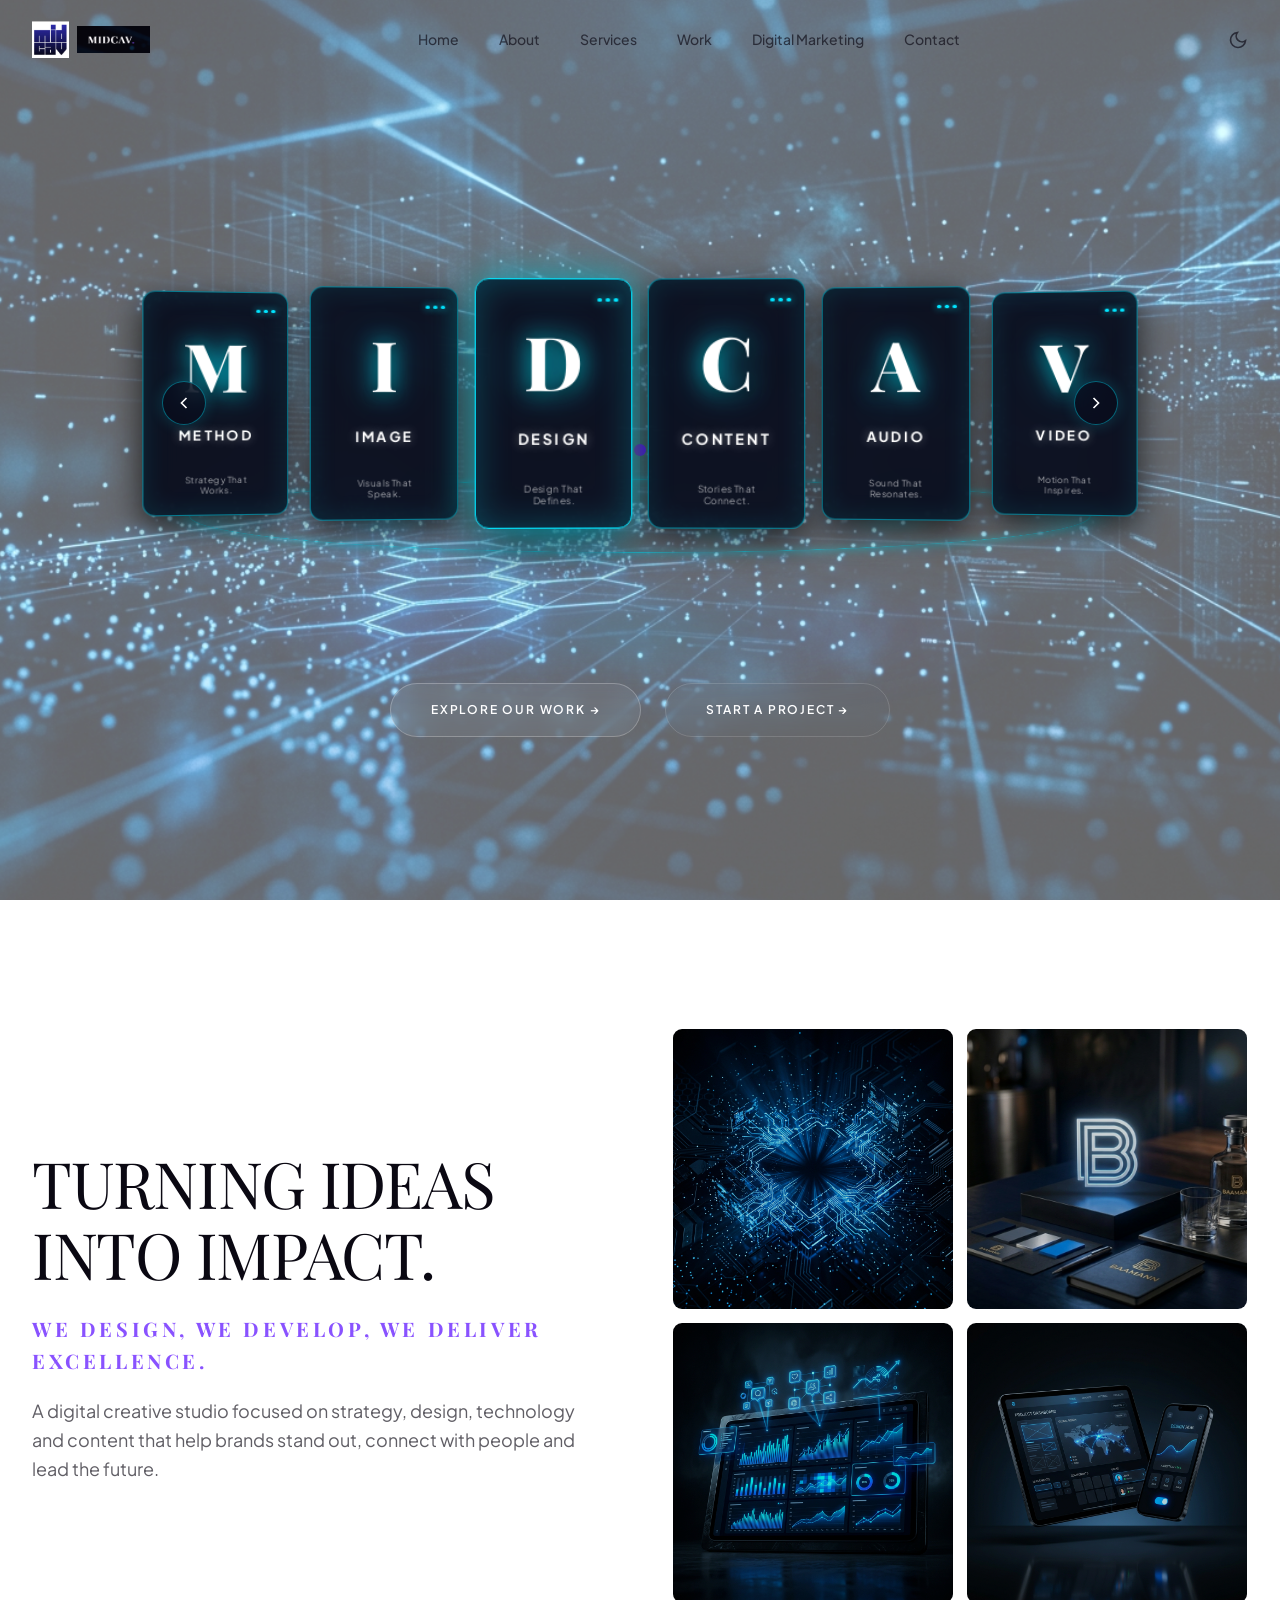
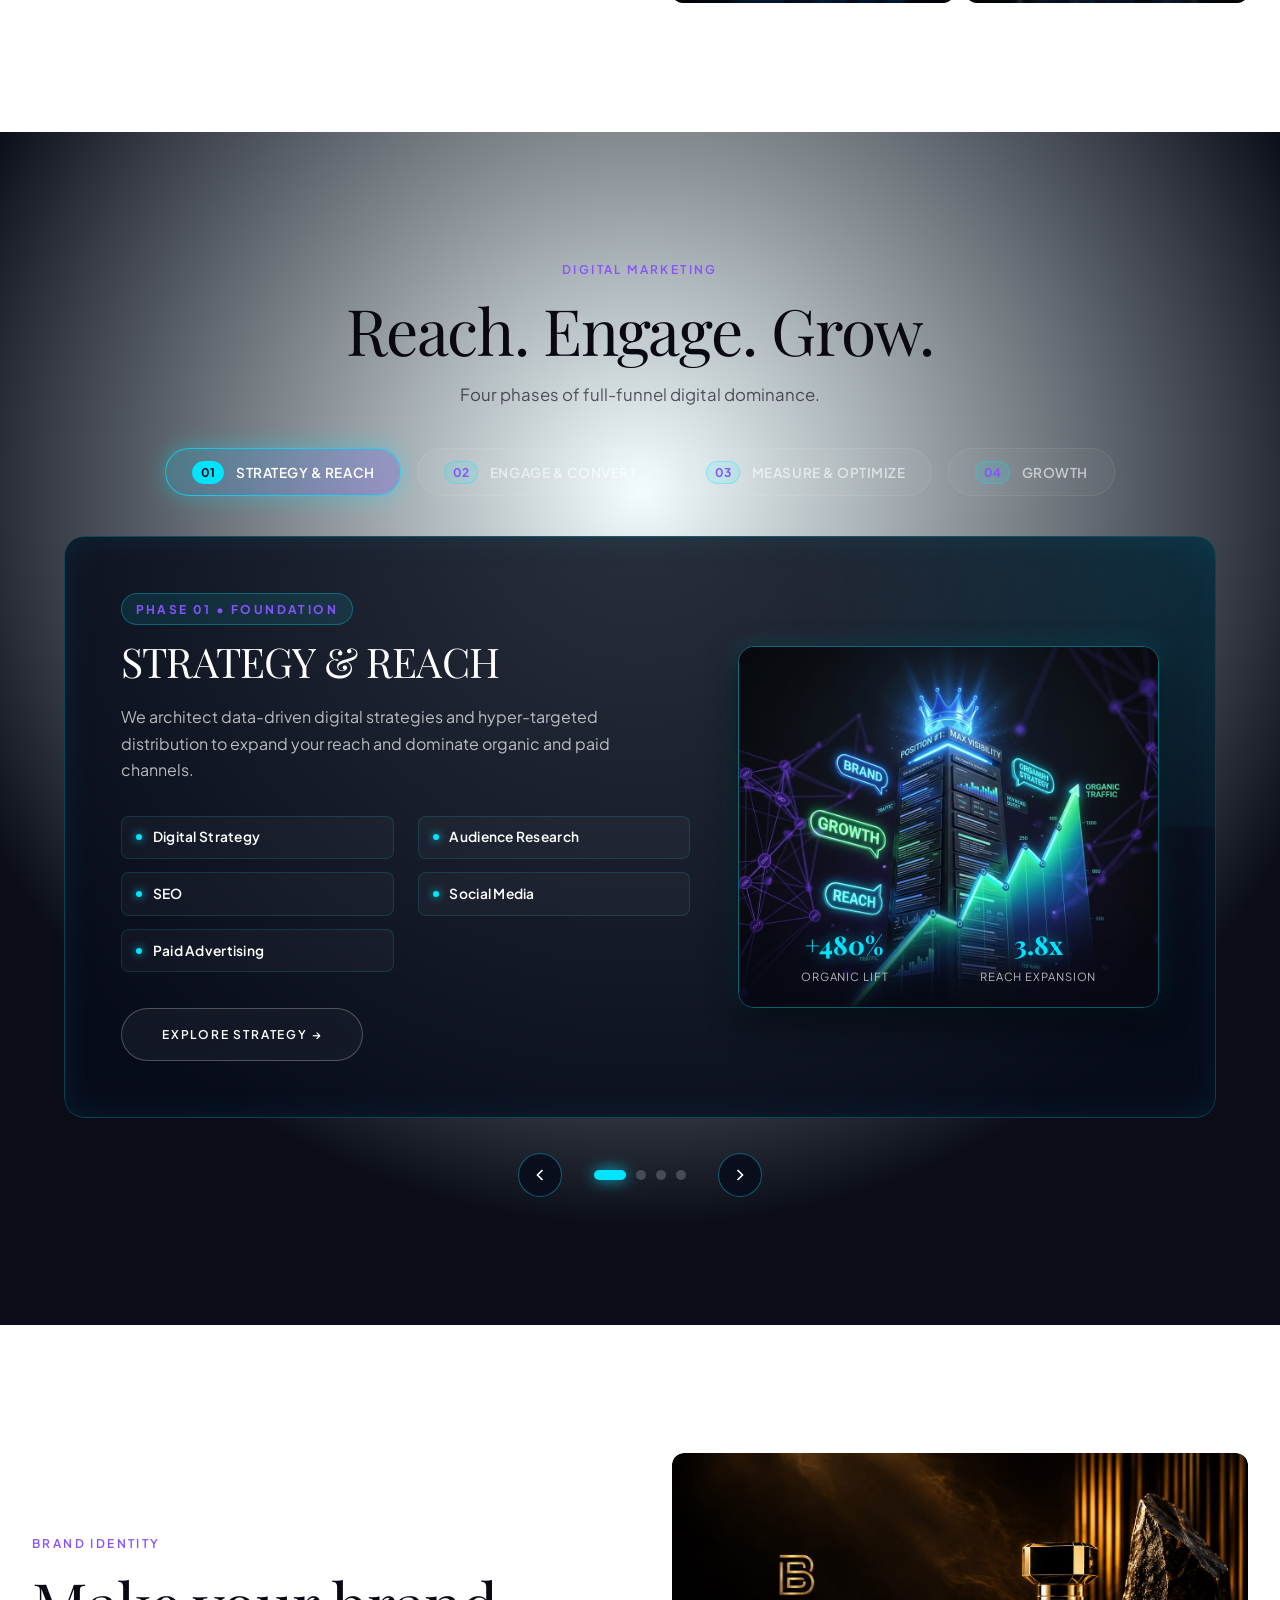
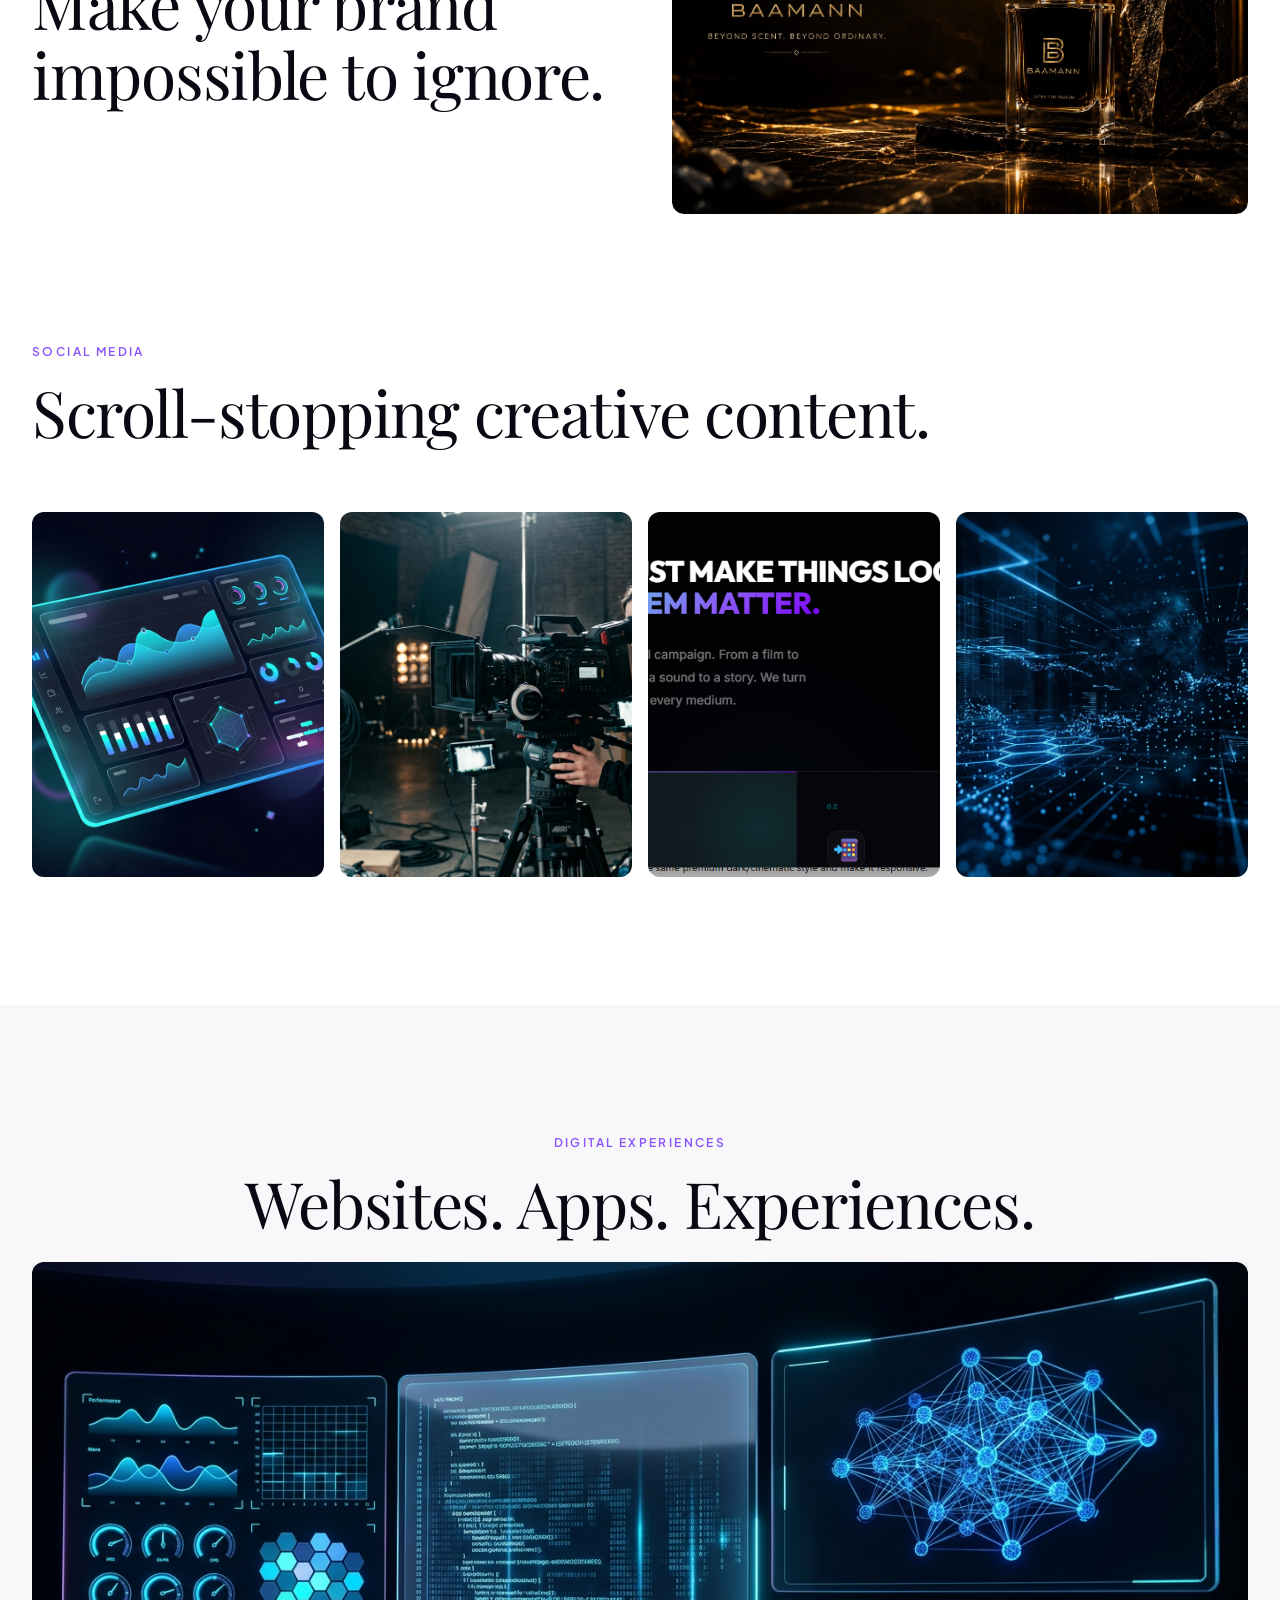
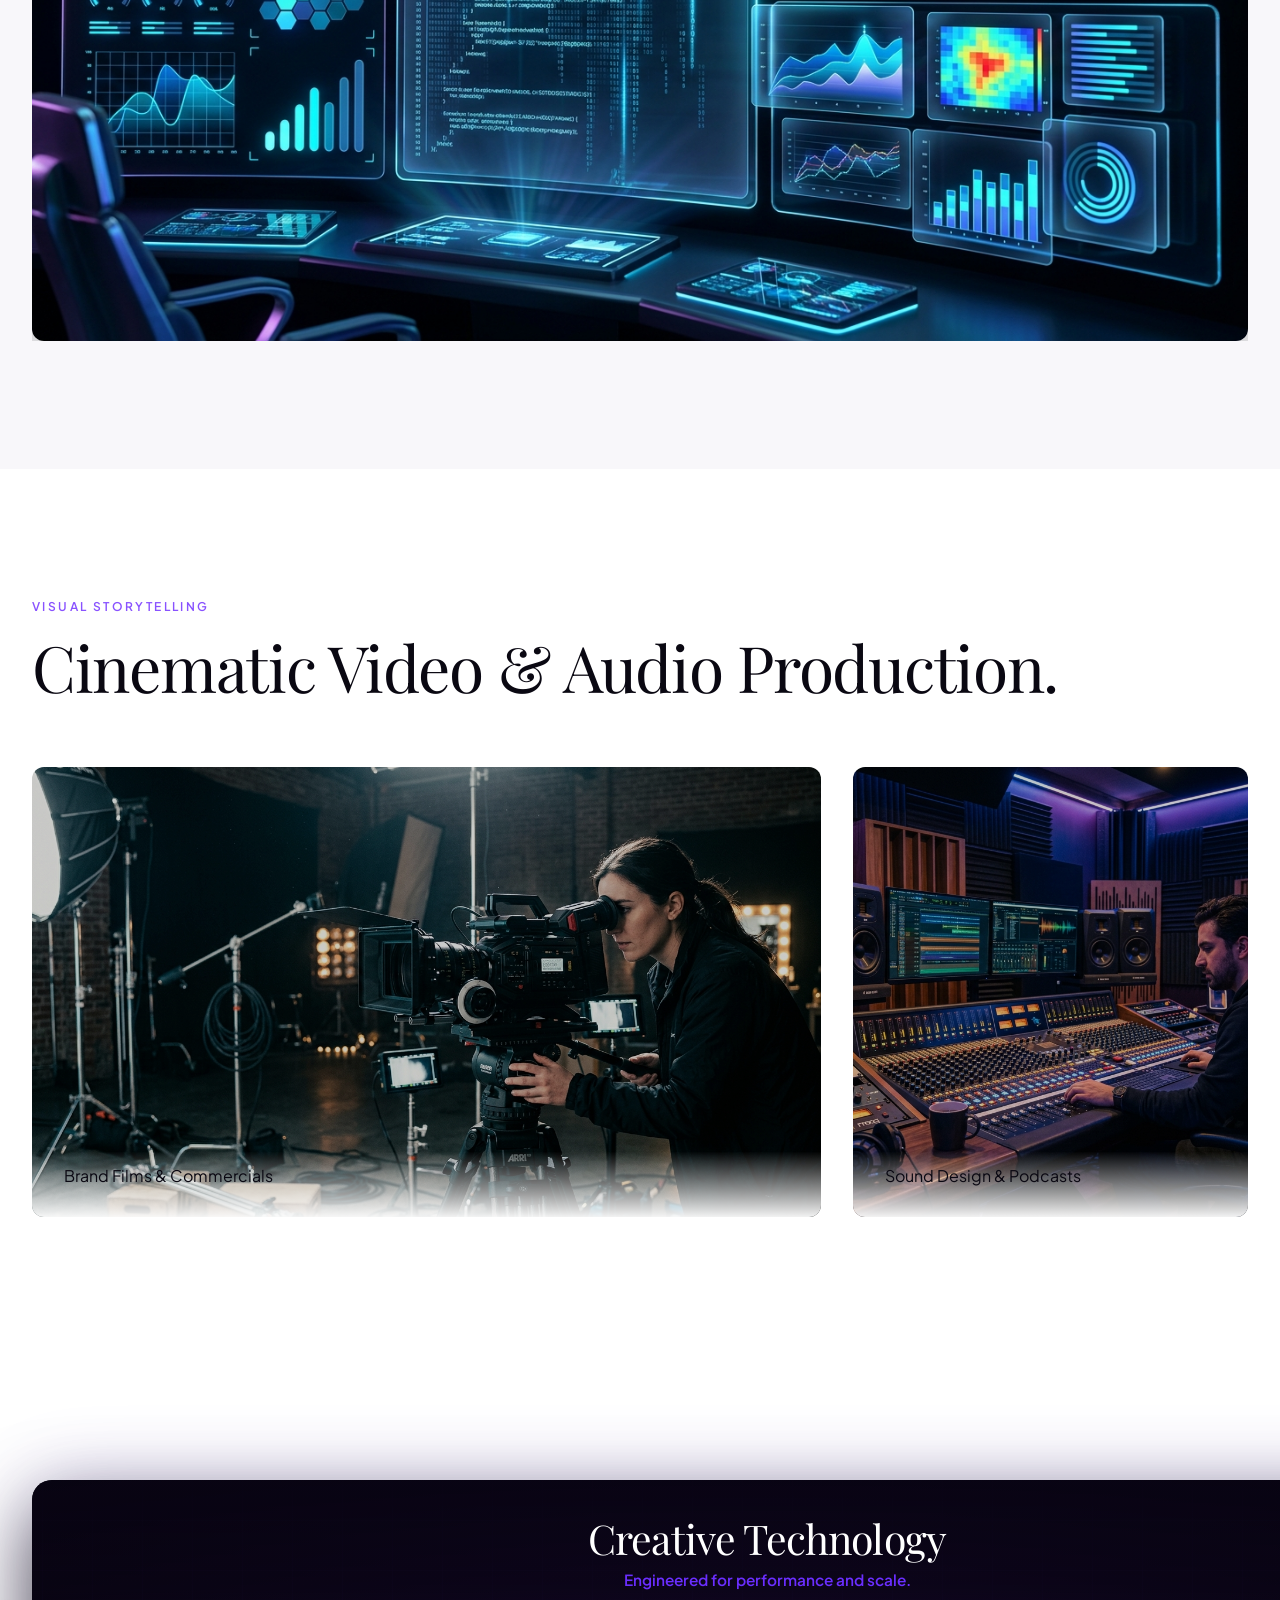
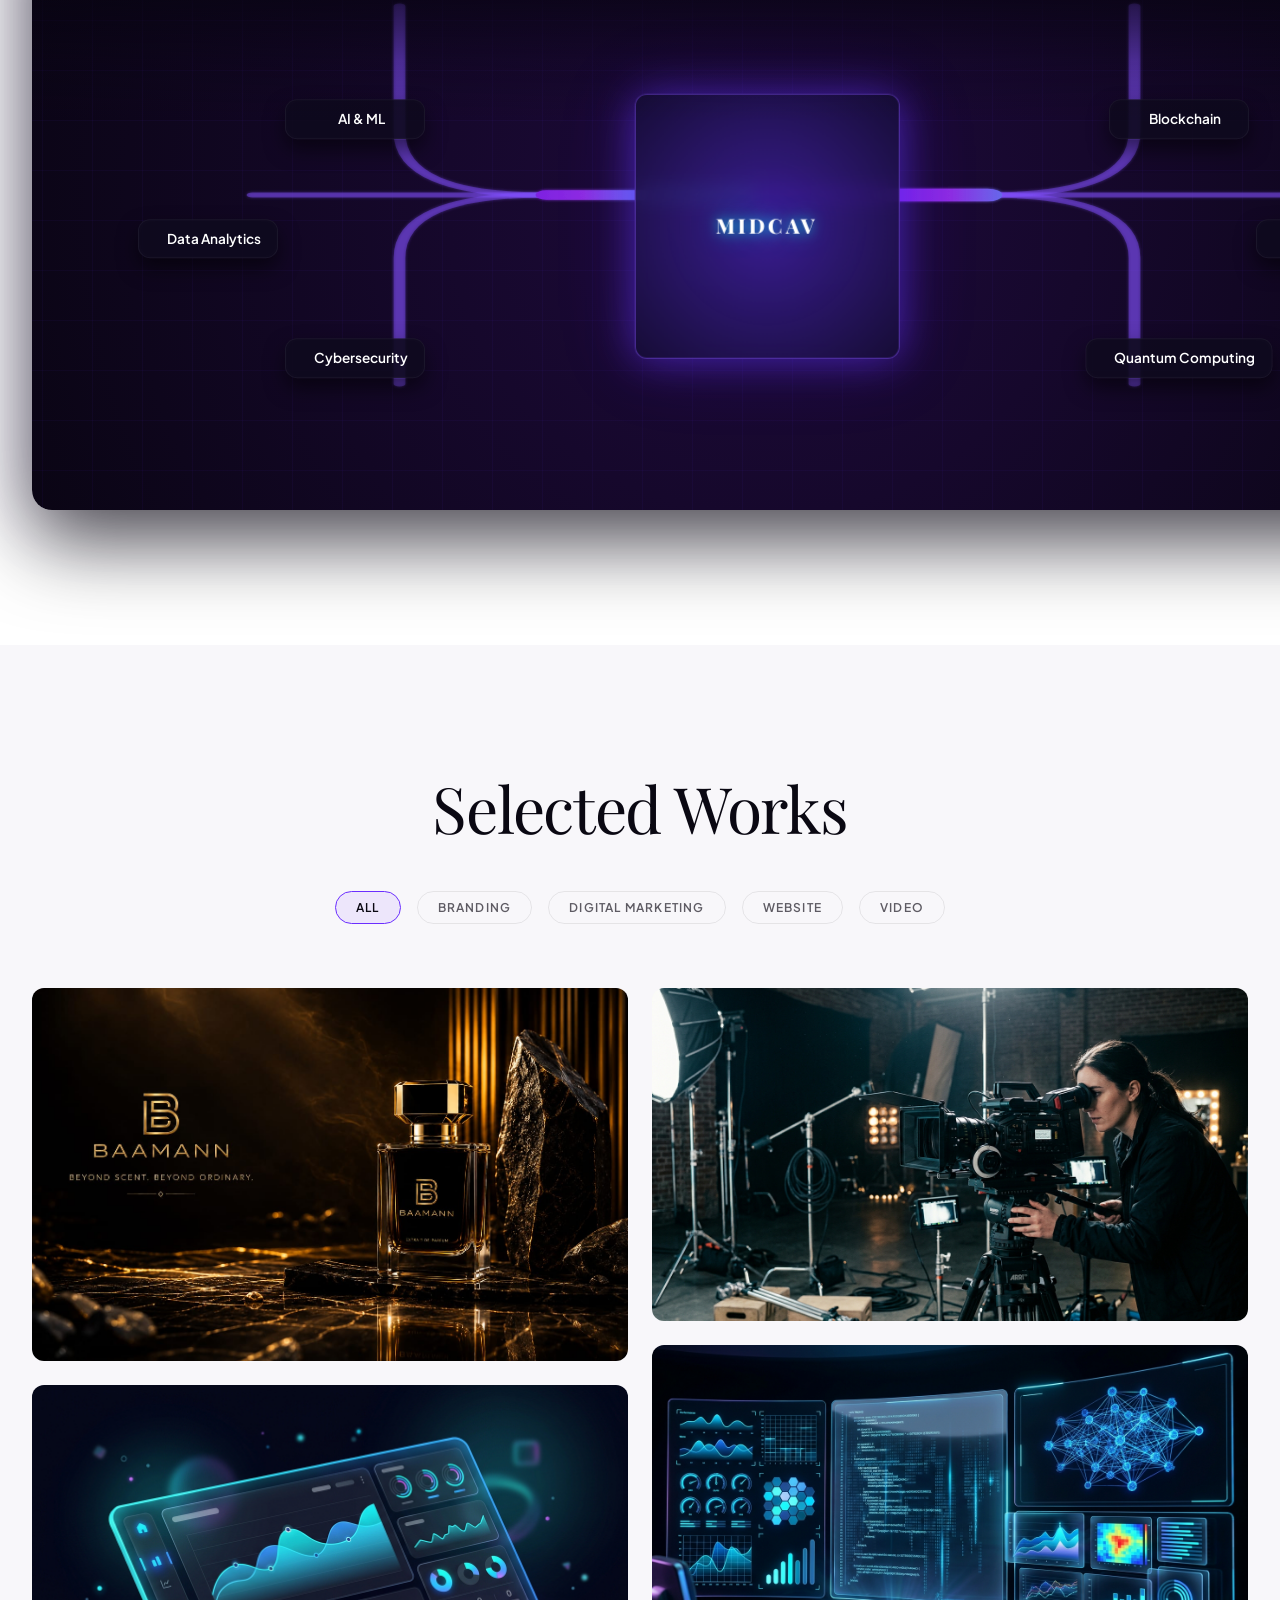
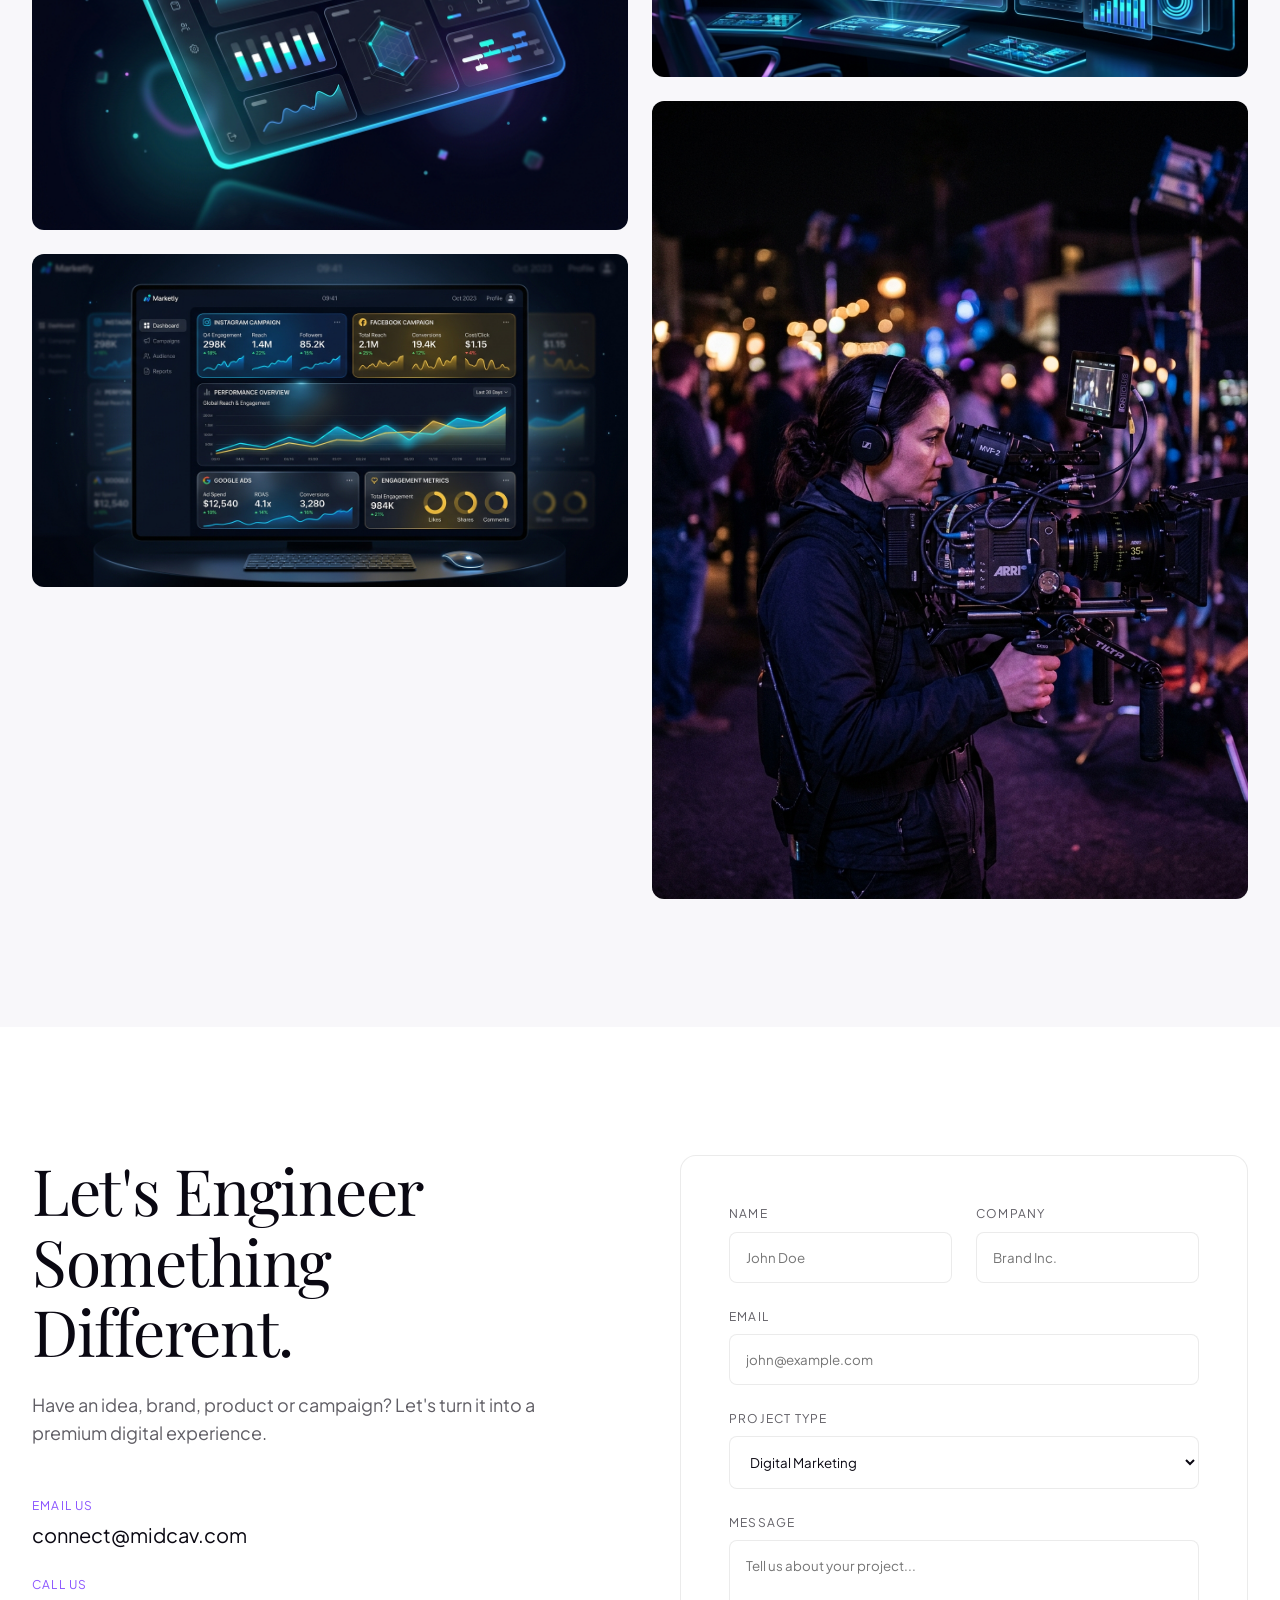
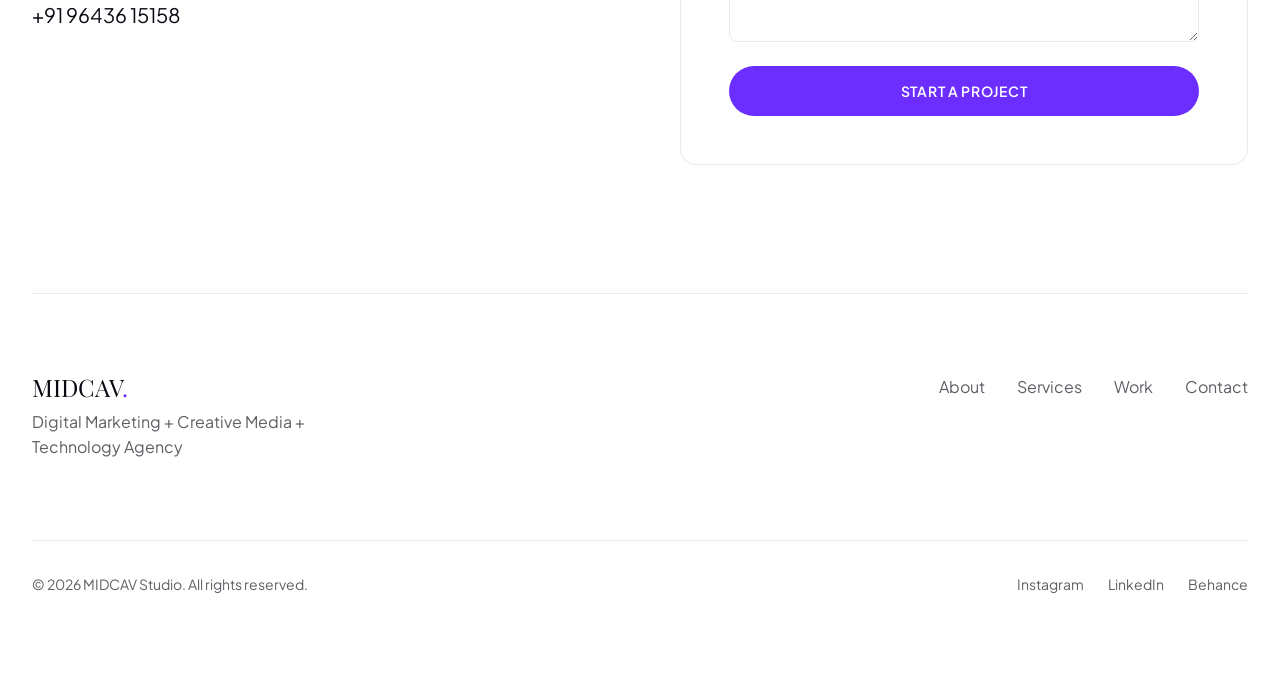
==== index.html @ 0babdbfd "chnage" ====
<!DOCTYPE html>
<html lang="en">
<head>
  <meta charset="UTF-8" />
  <meta name="viewport" content="width=device-width, initial-scale=1.0" />
  <meta name="description" content="MIDCAV â€” Premium Digital Marketing & Creative Agency. We build brands, digital experiences and campaigns that get noticed." />
  <title>MIDCAV | Premium Creative & Digital Agency</title>
  
  <!-- Premium elegant fonts (Satoshi/Clash Display style via Google Fonts) -->
  <link rel="preconnect" href="https://fonts.googleapis.com" />
  <link rel="preconnect" href="https://fonts.gstatic.com" crossorigin />
  <link href="https://fonts.googleapis.com/css2?family=Plus+Jakarta+Sans:wght@300;400;500;600;700&family=Playfair+Display:ital,wght@0,400;0,600;1,400&display=swap" rel="stylesheet" />
  
  <link rel="stylesheet" href="style.css" />
</head>
<body>

  <!-- Custom Cursor -->
  <div class="cursor-follower" id="cursor-follower"></div>

  <!-- NAVIGATION -->
  <nav class="navbar" id="navbar">
    <div class="nav-container">
      <a href="#hero" class="nav-brand">
        <img src="logo_icon.png" alt="MIDCAV" class="brand-logo brand-logo-icon" />
        <img src="logo_wordmark.png" alt="MIDCAV" class="brand-logo brand-logo-wordmark" />
      </a>
      
      <div class="nav-links">
        <a href="#hero">Home</a>
        <a href="#about">About</a>
        <a href="#services">Services</a>
        <a href="#work">Work</a>
        <a href="#digital-marketing">Digital Marketing</a>
        <a href="#contact">Contact</a>
      </div>

      <div class="nav-actions">
        <button id="theme-toggle" class="theme-toggle" aria-label="Toggle Theme">
          <svg class="icon-sun" width="20" height="20" viewBox="0 0 24 24" fill="none" stroke="currentColor" stroke-width="2"><circle cx="12" cy="12" r="5"></circle><line x1="12" y1="1" x2="12" y2="3"></line><line x1="12" y1="21" x2="12" y2="23"></line><line x1="4.22" y1="4.22" x2="5.64" y2="5.64"></line><line x1="18.36" y1="18.36" x2="19.78" y2="19.78"></line><line x1="1" y1="12" x2="3" y2="12"></line><line x1="21" y1="12" x2="23" y2="12"></line><line x1="4.22" y1="19.78" x2="5.64" y2="18.36"></line><line x1="18.36" y1="5.64" x2="19.78" y2="4.22"></line></svg>
          <svg class="icon-moon" width="20" height="20" viewBox="0 0 24 24" fill="none" stroke="currentColor" stroke-width="2"><path d="M21 12.79A9 9 0 1 1 11.21 3 7 7 0 0 0 21 12.79z"></path></svg>
        </button>
        <button class="menu-toggle" id="menu-toggle">
          <span></span><span></span>
        </button>
      </div>
    </div>
    
    <!-- Mobile Menu -->
    <div class="mobile-menu" id="mobile-menu">
      <div class="mobile-links">
        <a href="#hero">Home</a>
        <a href="#about">About</a>
        <a href="#services">Services</a>
        <a href="#work">Work</a>
        <a href="#digital-marketing">Digital Marketing</a>
        <a href="#contact">Contact</a>
      </div>
    </div>
  </nav>

  <!-- 1. HERO SECTION -->
  <section id="hero" class="hero-section">
    <div class="hero-bg" style="background-image: url('hero_bg_new.jpg')"></div>
    <div class="hero-overlay"></div>
    
    <div class="hero-content">
      <!-- 3D CUBE CAROUSEL SHOWCASE (M - I - D - C - A) -->
      <div class="cube-stage-wrap reveal-fade">
        <div class="stage-neon-ring"></div>
        <div class="stage-floor-glow"></div>

        <!-- Left / Right Nav Arrows (as in reference image) -->
        <button class="stage-arrow prev" id="stagePrev" aria-label="Rotate Left">
          <svg width="20" height="20" viewBox="0 0 24 24" fill="none" stroke="currentColor" stroke-width="2"><path d="M15 18l-6-6 6-6"/></svg>
        </button>
        <button class="stage-arrow next" id="stageNext" aria-label="Rotate Right">
          <svg width="20" height="20" viewBox="0 0 24 24" fill="none" stroke="currentColor" stroke-width="2"><path d="M9 18l6-6-6-6"/></svg>
        </button>

        <div class="cube-stage" id="cubeStage">
          
          <!-- CUBE 1: M (METHOD) -->
          <div class="stage-cube-slot slot-0" data-index="0">
            <div class="cube-3d-box" data-angle="0">
              <div class="cube-face front">
                <div class="cube-leds"><span></span><span></span><span></span></div>
                <div class="cube-letter">M</div>
                <div class="cube-word">METHOD</div>
                <p class="cube-desc">Strategy That<br/>Works.</p>
              </div>
              <div class="cube-face right" style="background-image: url('midcav_core.jpg')">
                <div class="face-glass-glare"></div>
              </div>
              <div class="cube-face back">
                <div class="cube-back-logo">
                  <span class="back-logo-text">M</span>
                  <span class="back-logo-sub">METHODOLOGY</span>
                </div>
              </div>
              <div class="cube-face left" style="background-image: url('about_digital_tech.jpg')">
                <div class="face-glass-glare"></div>
              </div>
              <div class="cube-face top"></div>
              <div class="cube-face bottom"></div>
            </div>
            <div class="cube-ground-reflection"></div>
          </div>

          <!-- CUBE 2: I (IMAGE) -->
          <div class="stage-cube-slot slot-1" data-index="1">
            <div class="cube-3d-box" data-angle="0">
              <div class="cube-face front">
                <div class="cube-leds"><span></span><span></span><span></span></div>
                <div class="cube-letter">I</div>
                <div class="cube-word">IMAGE</div>
                <p class="cube-desc">Visuals That<br/>Speak.</p>
              </div>
              <div class="cube-face right" style="background-image: url('hero_camera.jpg')">
                <div class="face-glass-glare"></div>
              </div>
              <div class="cube-face back">
                <div class="cube-back-logo">
                  <span class="back-logo-text">I</span>
                  <span class="back-logo-sub">VISUAL IDENTITY</span>
                </div>
              </div>
              <div class="cube-face left" style="background-image: url('workspace_vibe.jpg')">
                <div class="face-glass-glare"></div>
              </div>
              <div class="cube-face top"></div>
              <div class="cube-face bottom"></div>
            </div>
            <div class="cube-ground-reflection"></div>
          </div>

          <!-- CUBE 3: D (DESIGN - CENTER HERO) -->
          <div class="stage-cube-slot slot-2 focal-hero" data-index="2">
            <div class="cube-3d-box" data-angle="0">
              <div class="cube-face front">
                <div class="cube-leds"><span></span><span></span><span></span></div>
                <div class="cube-letter">D</div>
                <div class="cube-word">DESIGN</div>
                <p class="cube-desc">Design That<br/>Defines.</p>
              </div>
              <div class="cube-face right" style="background-image: url('tech_dashboard.jpg')">
                <div class="face-glass-glare"></div>
              </div>
              <div class="cube-face back">
                <div class="cube-back-logo">
                  <span class="back-logo-text">D</span>
                  <span class="back-logo-sub">EXPERIENCE</span>
                </div>
              </div>
              <div class="cube-face left" style="background-image: url('about_web_app.jpg')">
                <div class="face-glass-glare"></div>
              </div>
              <div class="cube-face top"></div>
              <div class="cube-face bottom"></div>
            </div>
            <div class="cube-ground-reflection"></div>
          </div>

          <!-- CUBE 4: C (CONTENT) -->
          <div class="stage-cube-slot slot-3" data-index="3">
            <div class="cube-3d-box" data-angle="0">
              <div class="cube-face front">
                <div class="cube-leds"><span></span><span></span><span></span></div>
                <div class="cube-letter">C</div>
                <div class="cube-word">CONTENT</div>
                <p class="cube-desc">Stories That<br/>Connect.</p>
              </div>
              <div class="cube-face right" style="background-image: url('marketing_dashboard.jpg')">
                <div class="face-glass-glare"></div>
              </div>
              <div class="cube-face back">
                <div class="cube-back-logo">
                  <span class="back-logo-text">C</span>
                  <span class="back-logo-sub">NARRATIVE</span>
                </div>
              </div>
              <div class="cube-face left" style="background-image: url('dm_content.jpg')">
                <div class="face-glass-glare"></div>
              </div>
              <div class="cube-face top"></div>
              <div class="cube-face bottom"></div>
            </div>
            <div class="cube-ground-reflection"></div>
          </div>

          <!-- CUBE 5: A (AUDIO) -->
          <div class="stage-cube-slot slot-4" data-index="4">
            <div class="cube-3d-box" data-angle="0">
              <div class="cube-face front">
                <div class="cube-leds"><span></span><span></span><span></span></div>
                <div class="cube-letter">A</div>
                <div class="cube-word">AUDIO</div>
                <p class="cube-desc">Sound That<br/>Resonates.</p>
              </div>
              <div class="cube-face right" style="background-image: url('audio_studio.jpg')">
                <div class="face-glass-glare"></div>
              </div>
              <div class="cube-face back">
                <div class="cube-back-logo">
                  <span class="back-logo-text">A</span>
                  <span class="back-logo-sub">ACOUSTICS</span>
                </div>
              </div>
              <div class="cube-face left" style="background-image: url('hero_wave.jpg')">
                <div class="face-glass-glare"></div>
              </div>
              <div class="cube-face top"></div>
              <div class="cube-face bottom"></div>
            </div>
            <div class="cube-ground-reflection"></div>
          </div>

          <!-- CUBE 6: V (VIDEO) -->
          <div class="stage-cube-slot slot-5" data-index="5">
            <div class="cube-3d-box" data-angle="0">
              <div class="cube-face front">
                <div class="cube-leds"><span></span><span></span><span></span></div>
                <div class="cube-letter">V</div>
                <div class="cube-word">VIDEO</div>
                <p class="cube-desc">Motion That<br/>Inspires.</p>
              </div>
              <div class="cube-face right" style="background-image: url('video_production.jpg')">
                <div class="face-glass-glare"></div>
              </div>
              <div class="cube-face back">
                <div class="cube-back-logo">
                  <span class="back-logo-text">V</span>
                  <span class="back-logo-sub">MOTION & FILM</span>
                </div>
              </div>
              <div class="cube-face left" style="background-image: url('workspace_vibe.jpg')">
                <div class="face-glass-glare"></div>
              </div>
              <div class="cube-face top"></div>
              <div class="cube-face bottom"></div>
            </div>
            <div class="cube-ground-reflection"></div>
          </div>

        </div>
      </div>

      <div class="hero-ctas reveal-fade">
        <a href="#work" class="btn btn-glass-neon">Explore Our Work &rarr;</a>
        <a href="#contact" class="btn btn-glass-neon outline">Start a Project &rarr;</a>
      </div>
    </div>
  </section>

  <!-- 2. ABOUT & STATS -->
  <section id="about" class="about-section pt-lg pb-lg">
    <div class="container">
      <div class="about-grid">
        <div class="about-text reveal-fade">
          <h2 class="section-title">TURNING IDEAS INTO IMPACT.</h2>
          <p class="about-tagline-sub">WE DESIGN, WE DEVELOP, WE DELIVER EXCELLENCE.</p>
          <p class="section-desc">A digital creative studio focused on strategy, design, technology and content that help brands stand out, connect with people and lead the future.</p>
        </div>
        <div class="about-image-wrap reveal-fade">
          <div class="about-quad-grid">
            <div class="about-img-card">
              <img src="about_digital_tech.jpg" alt="Digital Technology" />
              <div class="about-img-label">Digital Technology</div>
            </div>
            <div class="about-img-card">
              <img src="about_brand_identity.jpg" alt="Brand Identity" />
              <div class="about-img-label">Brand Identity</div>
            </div>
            <div class="about-img-card">
              <img src="about_digital_marketing.jpg" alt="Digital Marketing" />
              <div class="about-img-label">Digital Marketing</div>
            </div>
            <div class="about-img-card">
              <img src="about_web_app.jpg" alt="Web & App Development" />
              <div class="about-img-label">Web &amp; App Development</div>
            </div>
          </div>
        </div>
      </div>
    </div>
  </section>

  <div id="services"></div> <!-- Anchor -->

  <!-- 3. DIGITAL MARKETING SECTION — 4-Slide Interactive -->
  <section id="digital-marketing" class="marketing-section pt-lg pb-lg bg-alt">
    <div class="container">
      <div class="section-header text-center reveal-fade">
        <p class="eyebrow">Digital Marketing</p>
        <h2 class="section-title">Reach. Engage. Grow.</h2>
        <p class="dm-subtitle">Four phases of full-funnel digital dominance.</p>
      </div>

      <!-- 4-Slide Slider Component -->
      <div class="dm-slider-wrap">
        
        <!-- Slide Navigation Tabs (Top Pill Bar) -->
        <div class="dm-slide-nav-pills">
          <button class="dm-nav-pill active" data-slide="0">
            <span class="pill-num">01</span>
            <span class="pill-title">Strategy &amp; Reach</span>
          </button>
          <button class="dm-nav-pill" data-slide="1">
            <span class="pill-num">02</span>
            <span class="pill-title">Engage &amp; Convert</span>
          </button>
          <button class="dm-nav-pill" data-slide="2">
            <span class="pill-num">03</span>
            <span class="pill-title">Measure &amp; Optimize</span>
          </button>
          <button class="dm-nav-pill" data-slide="3">
            <span class="pill-num">04</span>
            <span class="pill-title">Growth</span>
          </button>
        </div>

        <!-- Slide Carousel Track Viewport -->
        <div class="dm-slide-viewport">
          <div class="dm-slide-track" id="dmSlideTrack">

            <!-- SLIDE 1: STRATEGY & REACH -->
            <div class="dm-slide-card active" data-slide-index="0">
              <div class="dm-slide-grid">
                <div class="dm-slide-info">
                  <div class="dm-slide-badge">PHASE 01 &bull; FOUNDATION</div>
                  <h3 class="dm-slide-heading">STRATEGY &amp; REACH</h3>
                  <p class="dm-slide-summary">We architect data-driven digital strategies and hyper-targeted distribution to expand your reach and dominate organic and paid channels.</p>
                  
                  <div class="dm-deliverables-list">
                    <div class="dm-deliv-item">
                      <span class="deliv-dot"></span>
                      <span class="deliv-name">Digital Strategy</span>
                    </div>
                    <div class="dm-deliv-item">
                      <span class="deliv-dot"></span>
                      <span class="deliv-name">Audience Research</span>
                    </div>
                    <div class="dm-deliv-item">
                      <span class="deliv-dot"></span>
                      <span class="deliv-name">SEO</span>
                    </div>
                    <div class="dm-deliv-item">
                      <span class="deliv-dot"></span>
                      <span class="deliv-name">Social Media</span>
                    </div>
                    <div class="dm-deliv-item">
                      <span class="deliv-dot"></span>
                      <span class="deliv-name">Paid Advertising</span>
                    </div>
                  </div>

                  <div class="dm-slide-action">
                    <a href="dm-strategy.html" class="btn btn-glass-neon">Explore Strategy &rarr;</a>
                  </div>
                </div>

                <div class="dm-slide-media">
                  <div class="dm-media-frame">
                    <img src="dm_seo.jpg" alt="Strategy &amp; Reach" />
                    <div class="dm-media-stats">
                      <div class="dm-stat-box">
                        <span class="stat-v">+480%</span>
                        <span class="stat-l">Organic Lift</span>
                      </div>
                      <div class="dm-stat-box">
                        <span class="stat-v">3.8x</span>
                        <span class="stat-l">Reach Expansion</span>
                      </div>
                    </div>
                  </div>
                </div>
              </div>
            </div>

            <!-- SLIDE 2: ENGAGE & CONVERT -->
            <div class="dm-slide-card" data-slide-index="1">
              <div class="dm-slide-grid">
                <div class="dm-slide-info">
                  <div class="dm-slide-badge">PHASE 02 &bull; ACTIVATION</div>
                  <h3 class="dm-slide-heading">ENGAGE &amp; CONVERT</h3>
                  <p class="dm-slide-summary">High-impact creative campaigns and optimized landing funnels designed to turn casual scrollers into committed customers.</p>
                  
                  <div class="dm-deliverables-list">
                    <div class="dm-deliv-item">
                      <span class="deliv-dot"></span>
                      <span class="deliv-name">Content Marketing</span>
                    </div>
                    <div class="dm-deliv-item">
                      <span class="deliv-dot"></span>
                      <span class="deliv-name">Creative Campaigns</span>
                    </div>
                    <div class="dm-deliv-item">
                      <span class="deliv-dot"></span>
                      <span class="deliv-name">Landing Pages</span>
                    </div>
                    <div class="dm-deliv-item">
                      <span class="deliv-dot"></span>
                      <span class="deliv-name">Lead Generation</span>
                    </div>
                    <div class="dm-deliv-item">
                      <span class="deliv-dot"></span>
                      <span class="deliv-name">Conversion Optimization</span>
                    </div>
                  </div>

                  <div class="dm-slide-action">
                    <a href="dm-services.html" class="btn btn-glass-neon">Explore Services &rarr;</a>
                  </div>
                </div>

                <div class="dm-slide-media">
                  <div class="dm-media-frame">
                    <img src="dm_content.jpg" alt="Engage &amp; Convert" />
                    <div class="dm-media-stats">
                      <div class="dm-stat-box">
                        <span class="stat-v">68%</span>
                        <span class="stat-l">CVR Lift</span>
                      </div>
                      <div class="dm-stat-box">
                        <span class="stat-v">5.2x</span>
                        <span class="stat-l">Lead Velocity</span>
                      </div>
                    </div>
                  </div>
                </div>
              </div>
            </div>

            <!-- SLIDE 3: MEASURE & OPTIMIZE -->
            <div class="dm-slide-card" data-slide-index="2">
              <div class="dm-slide-grid">
                <div class="dm-slide-info">
                  <div class="dm-slide-badge">PHASE 03 &bull; INTELLIGENCE</div>
                  <h3 class="dm-slide-heading">MEASURE &amp; OPTIMIZE</h3>
                  <p class="dm-slide-summary">Mathematical precision across attribution, server-side data, and relentless A/B experimentation to maximize every dollar of ad spend.</p>
                  
                  <div class="dm-deliverables-list">
                    <div class="dm-deliv-item">
                      <span class="deliv-dot"></span>
                      <span class="deliv-name">Analytics</span>
                    </div>
                    <div class="dm-deliv-item">
                      <span class="deliv-dot"></span>
                      <span class="deliv-name">Performance Tracking</span>
                    </div>
                    <div class="dm-deliv-item">
                      <span class="deliv-dot"></span>
                      <span class="deliv-name">KPIs</span>
                    </div>
                    <div class="dm-deliv-item">
                      <span class="deliv-dot"></span>
                      <span class="deliv-name">A/B Testing</span>
                    </div>
                    <div class="dm-deliv-item">
                      <span class="deliv-dot"></span>
                      <span class="deliv-name">ROI Optimization</span>
                    </div>
                  </div>

                  <div class="dm-slide-action">
                    <a href="dm-analytics-roi.html" class="btn btn-glass-neon">Explore Analytics &rarr;</a>
                  </div>
                </div>

                <div class="dm-slide-media">
                  <div class="dm-media-frame">
                    <img src="dm_analytics.jpg" alt="Measure &amp; Optimize" />
                    <div class="dm-media-stats">
                      <div class="dm-stat-box">
                        <span class="stat-v">100%</span>
                        <span class="stat-l">Tracking Accuracy</span>
                      </div>
                      <div class="dm-stat-box">
                        <span class="stat-v">+41%</span>
                        <span class="stat-l">ROI Gain</span>
                      </div>
                    </div>
                  </div>
                </div>
              </div>
            </div>

            <!-- SLIDE 4: GROWTH -->
            <div class="dm-slide-card" data-slide-index="3">
              <div class="dm-slide-grid">
                <div class="dm-slide-info">
                  <div class="dm-slide-badge">PHASE 04 &bull; SCALING</div>
                  <h3 class="dm-slide-heading">GROWTH</h3>
                  <p class="dm-slide-summary">Compounding brand equity, automated retention funnels, and enterprise-grade scalability to achieve sustainable market leadership.</p>
                  
                  <div class="dm-deliverables-list">
                    <div class="dm-deliv-item">
                      <span class="deliv-dot"></span>
                      <span class="deliv-name">Brand Growth</span>
                    </div>
                    <div class="dm-deliv-item">
                      <span class="deliv-dot"></span>
                      <span class="deliv-name">Campaign Optimization</span>
                    </div>
                    <div class="dm-deliv-item">
                      <span class="deliv-dot"></span>
                      <span class="deliv-name">Customer Retention</span>
                    </div>
                    <div class="dm-deliv-item">
                      <span class="deliv-dot"></span>
                      <span class="deliv-name">Scalable Digital Growth</span>
                    </div>
                  </div>

                  <div class="dm-slide-action">
                    <a href="digital-marketing.html" class="btn btn-glass-neon">Explore Growth Suite &rarr;</a>
                  </div>
                </div>

                <div class="dm-slide-media">
                  <div class="dm-media-frame">
                    <img src="marketing_dashboard.jpg" alt="Growth" />
                    <div class="dm-media-stats">
                      <div class="dm-stat-box">
                        <span class="stat-v">+312%</span>
                        <span class="stat-l">YoY ARR</span>
                      </div>
                      <div class="dm-stat-box">
                        <span class="stat-v">4.8x</span>
                        <span class="stat-l">Blended ROAS</span>
                      </div>
                    </div>
                  </div>
                </div>
              </div>
            </div>

          </div>
        </div>

        <!-- Slider Controls: Arrows and Dots -->
        <div class="dm-slider-footer">
          <button class="dm-slide-arrow prev" id="dmSlidePrev" aria-label="Previous Slide">
            <svg width="20" height="20" viewBox="0 0 24 24" fill="none" stroke="currentColor" stroke-width="2"><path d="M15 18l-6-6 6-6"/></svg>
          </button>

          <div class="dm-slide-dots" id="dmSlideDots">
            <button class="dm-dot active" data-index="0" aria-label="Go to slide 1"></button>
            <button class="dm-dot" data-index="1" aria-label="Go to slide 2"></button>
            <button class="dm-dot" data-index="2" aria-label="Go to slide 3"></button>
            <button class="dm-dot" data-index="3" aria-label="Go to slide 4"></button>
          </div>

          <button class="dm-slide-arrow next" id="dmSlideNext" aria-label="Next Slide">
            <svg width="20" height="20" viewBox="0 0 24 24" fill="none" stroke="currentColor" stroke-width="2"><path d="M9 18l6-6-6-6"/></svg>
          </button>
        </div>

      </div>
    </div>
  </section>

  <!-- 4. BRANDING & DESIGN (Section 6) -->
  <section class="branding-section pt-lg pb-lg">
    <div class="container">
      <div class="split-layout">
        <div class="split-text reveal-fade">
          <p class="eyebrow">Brand Identity</p>
          <h2 class="section-title">Make your brand impossible to ignore.</h2>
        </div>
        <div class="split-visuals">
          <div class="image-card reveal-image">
            <img src="baamann_perfume.png" alt="BAAMANN Perfume Mockup" class="img-fluid rounded shadow" />
          </div>
        </div>
      </div>
    </div>
  </section>

  <!-- 5. SOCIAL MEDIA (Section 7) -->
  <section class="social-section pb-lg">
    <div class="container">
      <div class="section-header reveal-fade">
        <p class="eyebrow">Social Media</p>
        <h2 class="section-title">Scroll-stopping creative content.</h2>
      </div>
      
      <div class="social-grid">
        <div class="social-post reveal-fade" style="background-image:url('mockup1.jpg')">
          <div class="social-hover"><span>Instagram Campaign</span></div>
        </div>
        <div class="social-post reveal-fade" style="background-image:url('video_production.jpg')">
          <div class="social-hover"><span>Reels Production</span></div>
        </div>
        <div class="social-post reveal-fade" style="background-image:url('hero_photo.png')">
          <div class="social-hover"><span>Brand Stories</span></div>
        </div>
        <div class="social-post reveal-fade" style="background-image:url('hero_bg_new.jpg')">
          <div class="social-hover"><span>Ad Creatives</span></div>
        </div>
      </div>
    </div>
  </section>

  <!-- 6. WEBSITE + APP DESIGN (Section 8) -->
  <section class="digital-exp-section pt-lg pb-lg bg-alt">
    <div class="container">
      <div class="section-header text-center reveal-fade">
        <p class="eyebrow">Digital Experiences</p>
        <h2 class="section-title">Websites. Apps. Experiences.</h2>
      </div>
      
      <div class="showcase-large reveal-image">
        <img src="tech_dashboard.jpg" alt="App UI Design" class="img-fluid rounded shadow-lg" />
      </div>
    </div>
  </section>

  <!-- 7. CONTENT + VIDEO (Section 9) -->
  <section class="content-studio-section pt-lg pb-lg">
    <div class="container">
      <div class="section-header reveal-fade">
        <p class="eyebrow">Visual Storytelling</p>
        <h2 class="section-title">Cinematic Video & Audio Production.</h2>
      </div>
      
      <div class="video-grid">
        <div class="video-card reveal-image">
          <div class="video-thumb" style="background-image: url('video_production.jpg')"></div>
          <div class="video-info">
            <h4>Brand Films & Commercials</h4>
          </div>
        </div>
        <div class="video-card reveal-image">
          <div class="video-thumb" style="background-image: url('audio_studio.jpg')"></div>
          <div class="video-info">
            <h4>Sound Design & Podcasts</h4>
          </div>
        </div>
      </div>
    </div>
  </section>  <!-- 8. TECHNOLOGY (Section 10) -->
  <section class="technology-section pb-lg">
    <div class="container">
      <div class="split-layout reverse tech-split">
        <div class="split-visuals">
          <div class="interactive-network reveal-image">
            <div class="network-grid-bg"></div>

            <!-- Text Overlay at Top -->
            <div class="network-text-overlay">
              <h2 class="section-title network-overlay-title">Creative Technology</h2>
              <p class="eyebrow network-overlay-sub">Engineered for performance and scale.</p>
            </div>

            <svg viewBox="0 0 100 100" class="network-svg" preserveAspectRatio="none">
              <defs>
                <filter id="neon-glow" x="-50%" y="-50%" width="200%" height="200%">
                  <feGaussianBlur stdDeviation="1.5" result="blur" />
                  <feMerge>
                    <feMergeNode in="blur"/>
                    <feMergeNode in="SourceGraphic"/>
                  </feMerge>
                </filter>
                <linearGradient id="line-grad" x1="0%" y1="0%" x2="100%" y2="0%">
                  <stop offset="0%" stop-color="#4a00e0" />
                  <stop offset="50%" stop-color="#8e2de2" />
                  <stop offset="100%" stop-color="#00ffff" />
                </linearGradient>
              </defs>
              
              <!-- Track Lines -->
              <g class="network-tracks">
                <!-- Left Side -->
                <path d="M 50 50 L 35 50 Q 25 50 25 40 L 25 20" class="track-line" />
                <path d="M 50 50 L 15 50" class="track-line" />
                <path d="M 50 50 L 35 50 Q 25 50 25 60 L 25 80" class="track-line" />
                
                <!-- Right Side -->
                <path d="M 50 50 L 65 50 Q 75 50 75 40 L 75 20" class="track-line" />
                <path d="M 50 50 L 85 50" class="track-line" />
                <path d="M 50 50 L 65 50 Q 75 50 75 60 L 75 80" class="track-line" />
              </g>

              <!-- Animated Particles -->
              <g class="network-particles">
                <path d="M 50 50 L 35 50 Q 25 50 25 40 L 25 20" class="net-particle p1" />
                <path d="M 50 50 L 15 50" class="net-particle p2" />
                <path d="M 50 50 L 35 50 Q 25 50 25 60 L 25 80" class="net-particle p3" />
                
                <path d="M 50 50 L 65 50 Q 75 50 75 40 L 75 20" class="net-particle p4" />
                <path d="M 50 50 L 85 50" class="net-particle p5" />
                <path d="M 50 50 L 65 50 Q 75 50 75 60 L 75 80" class="net-particle p6" />
              </g>
            </svg>

            <!-- HTML Nodes -->
            <div class="net-nodes-wrapper">
              <!-- Center Node -->
              <div class="net-node center-node">
                <div class="center-core-glow"></div>
                <h3 class="nexus-title">MIDCAV</h3>
              </div>
              
              <!-- Outer Nodes (Left) -->
              <div class="net-node outer-node" style="left: 22%; top: 38%;">
                <i class="fa fa-brain" style="color: #4facfe;"></i>
                <span class="node-label">AI &amp; ML</span>
              </div>
              <div class="net-node outer-node" style="left: 12%; top: 57%;">
                <i class="fa fa-chart-bar" style="color: #f6d365;"></i>
                <span class="node-label">Data Analytics</span>
              </div>
              <div class="net-node outer-node" style="left: 22%; top: 76%;">
                <i class="fa fa-shield-alt" style="color: #ff6b6b;"></i>
                <span class="node-label">Cybersecurity</span>
              </div>
              
              <!-- Outer Nodes (Right) -->
              <div class="net-node outer-node" style="left: 78%; top: 38%;">
                <i class="fa fa-link" style="color: #a18cd1;"></i>
                <span class="node-label">Blockchain</span>
              </div>
              <div class="net-node outer-node" style="left: 88%; top: 57%;">
                <i class="fa fa-project-diagram" style="color: #43e97b;"></i>
                <span class="node-label">Network Edge</span>
              </div>
              <div class="net-node outer-node" style="left: 78%; top: 76%;">
                <i class="fa fa-atom" style="color: #4facfe;"></i>
                <span class="node-label">Quantum Computing</span>
              </div>
            </div>
          </div>
        </div>
      </div>
    </div>
  </section>

  <!-- 9. OUR WORK / PORTFOLIO (Section 11) -->
  <section id="work" class="portfolio-section pt-lg pb-lg bg-alt">
    <div class="container">
      <div class="portfolio-header reveal-fade">
        <h2 class="section-title">Selected Works</h2>
        <div class="portfolio-filters">
          <button class="filter-btn active" data-filter="all">ALL</button>
          <button class="filter-btn" data-filter="branding">BRANDING</button>
          <button class="filter-btn" data-filter="marketing">DIGITAL MARKETING</button>
          <button class="filter-btn" data-filter="website">WEBSITE</button>
          <button class="filter-btn" data-filter="video">VIDEO</button>
        </div>
      </div>
      
      <div class="masonry-gallery" id="masonry-gallery">
        <!-- Masonry Item -->
        <div class="masonry-item branding reveal-image">
          <img src="baamann_perfume.png" alt="Brand Identity" />
          <div class="masonry-overlay">
            <span class="m-category">BRANDING</span>
            <h3 class="m-title">Lumina Luxury Identity</h3>
          </div>
        </div>
        <div class="masonry-item website reveal-image">
          <img src="mockup1.jpg" alt="Website Design" />
          <div class="masonry-overlay">
            <span class="m-category">WEBSITE</span>
            <h3 class="m-title">Aura E-Commerce</h3>
          </div>
        </div>
        <div class="masonry-item marketing reveal-image">
          <img src="marketing_dashboard.jpg" alt="Digital Campaign" />
          <div class="masonry-overlay">
            <span class="m-category">DIGITAL MARKETING</span>
            <h3 class="m-title">Global Growth Campaign</h3>
          </div>
        </div>
        <div class="masonry-item video reveal-image">
          <img src="video_production.jpg" alt="Brand Film" />
          <div class="masonry-overlay">
            <span class="m-category">VIDEO</span>
            <h3 class="m-title">The Future in Motion</h3>
          </div>
        </div>
        <div class="masonry-item website reveal-image">
          <img src="tech_dashboard.jpg" alt="App Design" />
          <div class="masonry-overlay">
            <span class="m-category">APP</span>
            <h3 class="m-title">Fintech Mobile App</h3>
          </div>
        </div>
        <div class="masonry-item branding reveal-image">
          <img src="hero_camera.jpg" alt="Creative Production" />
          <div class="masonry-overlay">
            <span class="m-category">BRANDING</span>
            <h3 class="m-title">Studio Identity Overhaul</h3>
          </div>
        </div>
      </div>
    </div>
  </section>

  <!-- 10. CONTACT SECTION (Section 12) -->
  <section id="contact" class="contact-section pt-lg pb-lg">
    <div class="container">
      <div class="contact-grid">
        <div class="contact-info reveal-fade">
          <h2 class="section-title">Let's Engineer Something Different.</h2>
          <p class="section-desc">Have an idea, brand, product or campaign? Let's turn it into a premium digital experience.</p>
          <div class="contact-details">
            <div class="c-detail">
              <span>Email Us</span>
              <a href="mailto:connect@midcav.com">connect@midcav.com</a>
            </div>
            <div class="c-detail">
              <span>Call Us</span>
              <a href="tel:+919643615158">+91 96436 15158</a>
            </div>
          </div>
        </div>
        
        <div class="contact-form-wrap reveal-fade">
          <form id="contact-form" class="contact-form">
            <div class="form-row">
              <div class="form-group">
                <label for="name">Name</label>
                <input type="text" id="name" placeholder="John Doe" required />
              </div>
              <div class="form-group">
                <label for="company">Company</label>
                <input type="text" id="company" placeholder="Brand Inc." />
              </div>
            </div>
            <div class="form-group">
              <label for="email">Email</label>
              <input type="email" id="email" placeholder="john@example.com" required />
            </div>
            <div class="form-group">
              <label for="type">Project Type</label>
              <select id="type">
                <option>Digital Marketing</option>
                <option>Brand Identity</option>
                <option>Website / App Design</option>
                <option>Video / Audio Production</option>
                <option>Other</option>
              </select>
            </div>
            <div class="form-group">
              <label for="message">Message</label>
              <textarea id="message" rows="4" placeholder="Tell us about your project..." required></textarea>
            </div>
            <button type="submit" class="btn btn-primary w-100">Start a Project</button>
            <div id="form-success" class="form-success" style="display:none; margin-top:1rem;">Your message has been sent successfully.</div>
          </form>
        </div>
      </div>
    </div>
  </section>

  <!-- FOOTER -->
  <footer class="footer pb-md">
    <div class="container">
      <div class="footer-top pt-md pb-md">
        <div class="footer-brand">
          <img src="logo.png" alt="MIDCAV" class="brand-logo footer-logo" onerror="this.style.display='none'; this.nextElementSibling.style.display='block';" />
          <h3 class="fallback-text" style="display:none; font-family: var(--font-display); font-size: 1.5rem; margin-bottom: 0.5rem;">MIDCAV<span style="color: var(--clr-primary);">.</span></h3>
          <p>Digital Marketing + Creative Media + Technology Agency</p>
        </div>
        <div class="footer-links">
          <a href="#about">About</a>
          <a href="#services">Services</a>
          <a href="#work">Work</a>
          <a href="#contact">Contact</a>
        </div>
      </div>
      <div class="footer-bottom">
        <p>&copy; 2026 MIDCAV Studio. All rights reserved.</p>
        <div class="social-links">
          <a href="#">Instagram</a>
          <a href="#">LinkedIn</a>
          <a href="#">Behance</a>
        </div>
      </div>
    </div>
  </footer>

  <script src="script.js"></script>
</body>
</html>
---- style.css ----
/* ═══════════════════════════════════════════════════════════════
   MIDCAV DIGITAL — Premium Purple Editorial Agency
   ═══════════════════════════════════════════════════════════════ */

/* ─── CSS CUSTOM PROPERTIES (DARK THEME DEFAULT) ─── */
:root {
  /* Core Colors */
  --clr-bg:           #0a0812;
  --clr-bg-alt:       #110e1d;
  --clr-surface:      #181528;
  --clr-border:       rgba(255,255,255,0.08);
  --clr-border-hover: rgba(255,255,255,0.2);

  /* Typography Colors */
  --clr-text:         #fdfbfd;
  --clr-text-muted:   rgba(253,251,253,0.65);
  
  /* Brand Accents */
  --clr-primary:      #8952ff;
  --clr-primary-light:#b48eff;
  --clr-secondary:    #d9c4ff;
  
  /* Gradients */
  --grad-primary:     linear-gradient(135deg, var(--clr-primary), var(--clr-primary-light));
  --grad-overlay:     linear-gradient(to top, rgba(10,8,18,0.9) 0%, rgba(10,8,18,0) 80%);

  /* Typography */
  --font-body:        'Plus Jakarta Sans', sans-serif;
  --font-display:     'Playfair Display', serif;

  /* Spacing */
  --nav-h:            80px;
  --space-sm:         1rem;
  --space-md:         2rem;
  --space-lg:         5rem;
  --space-xl:         8rem;

  /* Easing */
  --ease-out:         cubic-bezier(0.2, 0.8, 0.2, 1);
}

/* ─── LIGHT THEME OVERRIDES ─── */
:root[data-theme="light"] {
  --clr-bg:           #ffffff;
  --clr-bg-alt:       #f8f7fa;
  --clr-surface:      #ffffff;
  --clr-border:       rgba(0,0,0,0.08);
  --clr-border-hover: rgba(0,0,0,0.2);
  
  --clr-text:         #0a0812;
  --clr-text-muted:   rgba(10,8,18,0.65);
  
  --clr-primary:      #6b2eff;
  --clr-primary-light:#8952ff;
  
  --grad-overlay:     linear-gradient(to top, rgba(255,255,255,0.95) 0%, rgba(255,255,255,0) 80%);
}

/* Theme Transition */
.theme-transitioning, .theme-transitioning * {
  transition: background-color 0.5s var(--ease-out), color 0.5s var(--ease-out), border-color 0.5s var(--ease-out) !important;
}

/* ─── RESET & BASE ─── */
*, *::before, *::after { box-sizing: border-box; margin: 0; padding: 0; }
html { font-size: 16px; }
body {
  background-color: var(--clr-bg); color: var(--clr-text);
  font-family: var(--font-body); line-height: 1.6;
  max-width: 100vw; overflow-x: hidden; cursor: none;
}
a { color: inherit; text-decoration: none; }
button { border: none; background: none; font-family: inherit; cursor: none; }
img { display: block; max-width: 100%; object-fit: cover; }
::selection { background: var(--clr-primary); color: #fff; }

/* ─── UTILITIES & LAYOUT ─── */
.container { max-width: 1400px; margin: 0 auto; padding: 0 2rem; }
.pt-lg { padding-top: var(--space-xl); }
.pb-lg { padding-bottom: var(--space-xl); }
.pt-md { padding-top: var(--space-lg); }
.pb-md { padding-bottom: var(--space-lg); }
.bg-alt { background-color: var(--clr-bg-alt); }
.text-center { text-align: center; }
.img-fluid { width: 100%; height: auto; }
.rounded { border-radius: 12px; }
.shadow { box-shadow: 0 20px 40px rgba(0,0,0,0.15); }
.shadow-lg { box-shadow: 0 30px 60px rgba(0,0,0,0.25); }

/* ─── CUSTOM CURSOR ─── */
.cursor-follower {
  position: fixed; top: 0; left: 0; width: 12px; height: 12px;
  background: var(--clr-primary); border-radius: 50%;
  pointer-events: none; z-index: 10000;
  transform: translate(-50%, -50%);
  transition: width 0.3s, height 0.3s, background 0.3s, opacity 0.3s;
  mix-blend-mode: difference;
}
body:has(a:hover) .cursor-follower, body:has(button:hover) .cursor-follower {
  width: 48px; height: 48px; background: #fff; mix-blend-mode: difference;
}

/* ─── TYPOGRAPHY ─── */
h1, h2, h3, h4 { font-weight: 400; line-height: 1.1; }
.section-title {
  font-family: var(--font-display); font-size: clamp(2.5rem, 5vw, 4.5rem);
  margin-bottom: 1.5rem; letter-spacing: -0.02em;
}
.section-title em { font-style: italic; color: var(--clr-primary-light); }
.section-desc { font-size: 1.125rem; color: var(--clr-text-muted); max-width: 600px; }
.about-tagline-sub {
  font-family: var(--font-display);
  font-size: clamp(1rem, 2vw, 1.25rem);
  font-weight: 700;
  letter-spacing: 0.18em;
  text-transform: uppercase;
  color: var(--clr-primary-light);
  margin-bottom: 1.25rem;
  line-height: 1.6;
}
.text-center .section-desc { margin: 0 auto; }
.eyebrow {
  font-size: 0.75rem; text-transform: uppercase; letter-spacing: 0.2em;
  color: var(--clr-primary-light); font-weight: 600; margin-bottom: 1rem;
}

/* ─── BUTTONS ─── */
.btn {
  display: inline-flex; align-items: center; justify-content: center;
  padding: 1rem 2.5rem; font-size: 0.875rem; font-weight: 600;
  letter-spacing: 0.05em; text-transform: uppercase; border-radius: 100px;
  transition: transform 0.4s var(--ease-out), box-shadow 0.4s; position: relative; overflow: hidden;
}
.btn-primary { background: var(--clr-primary); color: #fff; }
.btn-primary:hover { transform: translateY(-3px); box-shadow: 0 10px 25px rgba(107,46,255,0.4); }
.btn-outline { border: 1px solid var(--clr-border-hover); color: var(--clr-text); }
.btn-outline:hover { border-color: var(--clr-text); transform: translateY(-3px); }

/* ─── NAVIGATION ─── */
.navbar {
  position: fixed; top: 0; left: 0; right: 0; height: var(--nav-h);
  z-index: 1000; transition: background 0.4s, backdrop-filter 0.4s, border-color 0.4s;
  border-bottom: 1px solid transparent;
}
.navbar.scrolled {
  background: rgba(10,8,18,0.85); backdrop-filter: blur(16px);
  border-color: var(--clr-border);
}
[data-theme="light"] .navbar.scrolled { background: rgba(255,255,255,0.9); }
.nav-container {
  display: flex; align-items: center; justify-content: space-between;
  height: 100%; padding: 0 2rem; max-width: 1600px; margin: 0 auto;
}
.nav-brand { display: flex; align-items: center; gap: 0.5rem; }
.brand-logo { object-fit: contain; }
.brand-logo-icon { height: 38px; width: auto; }
.brand-logo-wordmark { height: 28px; width: auto; }

.nav-links { display: flex; gap: 2.5rem; }
.nav-links a { font-size: 0.875rem; font-weight: 500; color: var(--clr-text-muted); transition: color 0.3s; }
.nav-links a:hover { color: var(--clr-text); }

.nav-actions { display: flex; align-items: center; gap: 1.5rem; }
.theme-toggle { color: var(--clr-text-muted); transition: color 0.3s; }
.theme-toggle:hover { color: var(--clr-text); }
.menu-toggle { display: none; flex-direction: column; gap: 6px; width: 30px; }
.menu-toggle span { display: block; width: 100%; height: 2px; background: var(--clr-text); transition: 0.3s; }

.mobile-menu {
  position: fixed; top: var(--nav-h); left: 0; width: 100%;
  background: var(--clr-bg); border-bottom: 1px solid var(--clr-border);
  padding: 2rem; display: none; flex-direction: column; gap: 1.5rem; z-index: 999;
}
.mobile-menu.open { display: flex; }
.mobile-links a { font-size: 1.25rem; font-weight: 500; border-bottom: 1px solid var(--clr-border); padding-bottom: 1rem; display: block; }

/* ─── ANIMATIONS (Intersection Observer) ─── */
.reveal-fade { opacity: 0; transform: translateY(30px); transition: opacity 0.8s var(--ease-out), transform 0.8s var(--ease-out); }
.reveal-fade.visible { opacity: 1; transform: translateY(0); }
.reveal-image { overflow: hidden; position: relative; }
.reveal-image img, .reveal-image .collage-img, .reveal-image .video-thumb { transform: scale(1.1); transition: transform 1.2s var(--ease-out); }
.reveal-image.visible img, .reveal-image.visible .collage-img, .reveal-image.visible .video-thumb { transform: scale(1); }

/* ─── HERO SECTION ─── */
.hero-section {
  height: 100svh; position: relative; display: flex; align-items: center;
  justify-content: center; text-align: center; overflow: hidden;
}
.hero-bg { position: absolute; inset: 0; background-size: cover; background-position: center; transform: scale(1.05); transition: transform 0.5s ease-out; }
.hero-overlay { position: absolute; inset: 0; background: rgba(10,8,18,0.6); }
[data-theme="light"] .hero-overlay { background: rgba(255,255,255,0.4); }
.hero-content { position: relative; z-index: 2; max-width: 1100px; padding: 0 2rem; display: flex; flex-direction: column; align-items: center; }

/* ─── 3D CUBE CAROUSEL SHOWCASE (M - I - D - C - A) ─── */
.cube-stage-wrap {
  position: relative;
  width: 100%;
  max-width: 1250px;
  height: 480px;
  perspective: 1500px;
  display: flex;
  justify-content: center;
  align-items: center;
  margin-bottom: 2.5rem;
  overflow: visible;
  z-index: 5;
}

/* Glowing Circular Stage Floor (Matching Reference Photo) */
.stage-neon-ring {
  position: absolute;
  bottom: 0px;
  left: 50%;
  transform: translateX(-50%) rotateX(78deg);
  width: 92%;
  height: 260px;
  border-radius: 50%;
  border: 1.5px solid rgba(0, 229, 255, 0.65);
  box-shadow:
    0 0 25px rgba(0, 229, 255, 0.4),
    0 0 50px rgba(0, 229, 255, 0.2),
    inset 0 0 30px rgba(0, 229, 255, 0.35);
  pointer-events: none;
}

.stage-floor-glow {
  position: absolute;
  bottom: -35px;
  left: 50%;
  transform: translateX(-50%);
  width: 80%;
  height: 90px;
  background: radial-gradient(ellipse at center, rgba(0, 229, 255, 0.22) 0%, rgba(137, 82, 255, 0.08) 40%, transparent 70%);
  filter: blur(25px);
  pointer-events: none;
}

/* Left / Right Navigation Arrows (as seen in reference image) */
.stage-arrow {
  position: absolute;
  top: 50%;
  transform: translateY(-50%);
  width: 44px;
  height: 44px;
  border-radius: 50%;
  background: rgba(8, 12, 28, 0.65);
  border: 1px solid rgba(0, 229, 255, 0.4);
  color: #fff;
  display: flex;
  align-items: center;
  justify-content: center;
  cursor: pointer;
  z-index: 20;
  backdrop-filter: blur(10px);
  -webkit-backdrop-filter: blur(10px);
  transition: all 0.3s ease;
  box-shadow: 0 0 15px rgba(0, 229, 255, 0.2);
}
.stage-arrow.prev { left: 10px; }
.stage-arrow.next { right: 10px; }
.stage-arrow:hover {
  background: rgba(0, 229, 255, 0.2);
  border-color: rgba(0, 229, 255, 0.9);
  box-shadow: 0 0 25px rgba(0, 229, 255, 0.6);
  transform: translateY(-50%) scale(1.1);
}

/* 3D Curved Arc Stage Container */
.cube-stage {
  display: flex;
  justify-content: center;
  align-items: center;
  gap: clamp(26px, 2.6vw, 38px);
  width: 100%;
  height: 100%;
  transform-style: preserve-3d;
}

/* Individual Fixed Cube Slot (Position remains 100% stationary) */
.stage-cube-slot {
  position: relative;
  width: 135px;
  height: 215px;
  transform-style: preserve-3d;
  perspective: 1200px;
  flex-shrink: 0;
  transition: transform 0.5s ease;
}

/* 3D Arc Perspective Layout for all 6 Cubes (M - I - D - C - A - V) */
.stage-cube-slot.slot-0 { transform: rotateY(12deg) translateZ(-20px) scale(0.95); }
.stage-cube-slot.slot-1 { transform: rotateY(7deg) translateZ(-6px) scale(0.98); }
.stage-cube-slot.slot-2 { transform: rotateY(2deg) translateZ(10px) scale(1.04); z-index: 10; }
.stage-cube-slot.slot-3 { transform: rotateY(-2deg) translateZ(10px) scale(1.04); z-index: 10; }
.stage-cube-slot.slot-4 { transform: rotateY(-7deg) translateZ(-6px) scale(0.98); }
.stage-cube-slot.slot-5 { transform: rotateY(-12deg) translateZ(-20px) scale(0.95); }

/* The 3D Rotating Cube Box (Continuous in-place rotation with no jumping) */
.cube-3d-box {
  position: relative;
  width: 100%;
  height: 100%;
  transform-style: preserve-3d;
  transform-origin: center center;
  animation: spinCubeSeamless 22s linear infinite;
  will-change: transform;
  cursor: pointer;
}
.cube-3d-box:hover {
  animation-play-state: paused;
}

/* Seamless Continuous Hardware-Accelerated 360-degree Y-Axis Spin */
@keyframes spinCubeSeamless {
  0% {
    transform: rotateY(0deg);
  }
  100% {
    transform: rotateY(360deg);
  }
}

/* Cube Faces */
.cube-face {
  position: absolute;
  width: 135px;
  height: 215px;
  border-radius: 12px;
  box-sizing: border-box;
  background: rgba(8, 12, 28, 0.94);
  border: 1.5px solid rgba(0, 229, 255, 0.5);
  box-shadow:
    inset 0 0 25px rgba(0, 229, 255, 0.12),
    0 10px 30px rgba(0, 0, 0, 0.7);
  backdrop-filter: blur(16px);
  -webkit-backdrop-filter: blur(16px);
  overflow: hidden;
  display: flex;
  flex-direction: column;
  align-items: center;
  justify-content: center;
  text-align: center;
  backface-visibility: hidden;
  -webkit-backface-visibility: hidden;
  transition: border-color 0.4s ease, box-shadow 0.4s ease;
}

/* FRONT FACE (Main Letter & Info) */
.cube-face.front {
  transform: translateZ(67.5px);
  padding: 1.1rem 0.7rem;
  justify-content: space-between;
}

/* 3 Neon LED dots (as in reference image) */
.cube-leds {
  display: flex;
  gap: 3.5px;
  align-self: flex-end;
  margin-top: -2px;
}
.cube-leds span {
  width: 3.5px;
  height: 3.5px;
  border-radius: 50%;
  background: #00e5ff;
  box-shadow: 0 0 6px #00e5ff;
}

/* Big Glowing Letter */
.cube-letter {
  font-family: var(--font-display), var(--font-body);
  font-size: 4rem;
  font-weight: 800;
  line-height: 1;
  color: #ffffff;
  text-shadow:
    0 0 20px rgba(0, 229, 255, 0.8),
    0 0 40px rgba(0, 229, 255, 0.4),
    0 2px 10px rgba(0, 0, 0, 0.9);
  margin-top: -6px;
}

/* Word Title */
.cube-word {
  font-family: var(--font-body);
  font-size: 0.8rem;
  font-weight: 700;
  letter-spacing: 0.18em;
  color: #ffffff;
  text-transform: uppercase;
  margin-bottom: 0.15rem;
  text-shadow: 0 0 10px rgba(255, 255, 255, 0.4);
}

/* Description Subtitle */
.cube-desc {
  font-family: var(--font-body);
  font-size: 0.52rem;
  color: rgba(255, 255, 255, 0.6);
  text-transform: capitalize;
  letter-spacing: 0.05em;
  margin: 0;
  line-height: 1.25;
}

/* RIGHT FACE (High-res Photography) */
.cube-face.right {
  transform: rotateY(90deg) translateZ(67.5px);
  background-size: cover;
  background-position: center;
  border-color: rgba(0, 229, 255, 0.4);
}

/* BACK FACE (Cyber Brand Identity Panel) */
.cube-face.back {
  transform: rotateY(180deg) translateZ(67.5px);
  background: linear-gradient(135deg, rgba(6, 9, 22, 0.96) 0%, rgba(12, 18, 42, 0.94) 100%);
  border-color: rgba(0, 229, 255, 0.35);
}
.cube-back-logo {
  display: flex;
  flex-direction: column;
  align-items: center;
  gap: 0.35rem;
}
.back-logo-text {
  font-family: var(--font-display), var(--font-body);
  font-size: 3rem;
  font-weight: 800;
  color: rgba(0, 229, 255, 0.9);
  text-shadow: 0 0 25px rgba(0, 229, 255, 0.7);
}
.back-logo-sub {
  font-family: var(--font-body);
  font-size: 0.55rem;
  font-weight: 600;
  letter-spacing: 0.16em;
  color: rgba(255, 255, 255, 0.7);
  text-transform: uppercase;
}

/* LEFT FACE (Creative Artwork) */
.cube-face.left {
  transform: rotateY(-90deg) translateZ(67.5px);
  background-size: cover;
  background-position: center;
  border-color: rgba(0, 229, 255, 0.4);
}

/* TOP FACE (Glass Ceiling) */
.cube-face.top {
  width: 135px;
  height: 135px;
  transform: rotateX(90deg) translateZ(67.5px);
  background: linear-gradient(180deg, rgba(0, 229, 255, 0.35) 0%, rgba(10, 16, 36, 0.8) 100%);
  border: 1.5px solid rgba(0, 229, 255, 0.6);
  border-radius: 12px;
}

/* BOTTOM FACE (Base) */
.cube-face.bottom {
  width: 135px;
  height: 135px;
  transform: rotateX(-90deg) translateZ(147.5px);
  background: rgba(4, 6, 14, 0.95);
  border-radius: 12px;
}

/* Glossy Glass Reflection Glare */
.face-glass-glare {
  position: absolute;
  inset: 0;
  background: linear-gradient(135deg, rgba(255, 255, 255, 0.15) 0%, transparent 60%);
  pointer-events: none;
}

/* Ground Mirror Reflection */
.cube-ground-reflection {
  position: absolute;
  bottom: -22px;
  left: 50%;
  transform: translateX(-50%);
  width: 80%;
  height: 20px;
  background: radial-gradient(ellipse at center, rgba(0, 229, 255, 0.4) 0%, transparent 70%);
  filter: blur(8px);
  pointer-events: none;
  transition: background 0.4s ease;
}

/* Focal / Center Hero Cube (D - DESIGN) & Hover States */
.stage-cube-slot.focal-hero .cube-face,
.stage-cube-slot:hover .cube-face {
  border-color: #00e5ff;
  box-shadow:
    inset 0 0 30px rgba(0, 229, 255, 0.25),
    0 0 35px rgba(0, 229, 255, 0.65),
    0 15px 40px rgba(0, 0, 0, 0.8);
}
.stage-cube-slot.focal-hero .cube-ground-reflection,
.stage-cube-slot:hover .cube-ground-reflection {
  background: radial-gradient(ellipse at center, rgba(0, 229, 255, 0.75) 0%, transparent 70%);
  filter: blur(12px);
}

@media (max-width: 1100px) {
  .cube-stage-wrap {
    height: 380px;
    max-width: 100%;
  }
  .cube-stage {
    gap: 20px;
  }
  .stage-cube-slot {
    width: 110px;
    height: 175px;
  }
  .cube-face {
    width: 110px;
    height: 175px;
  }
  .cube-face.front { transform: translateZ(55px); padding: 0.9rem 0.5rem; }
  .cube-face.right { transform: rotateY(90deg) translateZ(55px); }
  .cube-face.back { transform: rotateY(180deg) translateZ(55px); }
  .cube-face.left { transform: rotateY(-90deg) translateZ(55px); }
  .cube-face.top { width: 110px; height: 110px; transform: rotateX(90deg) translateZ(55px); }
  .cube-face.bottom { width: 110px; height: 110px; transform: rotateX(-90deg) translateZ(120px); }
  .cube-letter { font-size: 3.2rem; }
  .cube-word { font-size: 0.68rem; }
  .cube-desc { font-size: 0.48rem; }
  .stage-arrow { width: 36px; height: 36px; }
  .hero-ctas { flex-direction: column; width: 100%; padding: 0 2rem; }
}

@media (max-width: 768px) {
  .cube-stage {
    gap: 10px;
  }
  .stage-cube-slot {
    width: 54px;
    height: 96px;
  }
  .cube-face {
    width: 54px;
    height: 96px;
  }
  .cube-face.front { transform: translateZ(27px); padding: 0.4rem 0.2rem; }
  .cube-face.right { transform: rotateY(90deg) translateZ(27px); }
  .cube-face.back { transform: rotateY(180deg) translateZ(27px); }
  .cube-face.left { transform: rotateY(-90deg) translateZ(27px); }
  .cube-face.top { width: 54px; height: 54px; transform: rotateX(90deg) translateZ(27px); }
  .cube-face.bottom { width: 54px; height: 54px; transform: rotateX(-90deg) translateZ(69px); }
  .cube-letter { font-size: 1.8rem; margin-top: 0; }
  .cube-word { font-size: 0.42rem; letter-spacing: 0.08em; }
  .cube-desc { display: none; }
  .cube-leds { display: none; }
}


.btn-glass-neon {
  background: rgba(255, 255, 255, 0.05);
  backdrop-filter: blur(12px);
  -webkit-backdrop-filter: blur(12px);
  border: 1px solid rgba(255, 255, 255, 0.25);
  color: #fff;
  text-transform: uppercase;
  font-size: 0.75rem;
  font-weight: 600;
  letter-spacing: 0.15em;
  padding: 1rem 2.5rem;
  border-radius: 50px;
  transition: all 0.4s ease;
  position: relative;
  overflow: hidden;
  display: inline-flex;
  align-items: center;
  justify-content: center;
  z-index: 10;
}
.btn-glass-neon::before {
  content: '';
  position: absolute;
  top: 0; left: -100%;
  width: 100%; height: 100%;
  background: linear-gradient(90deg, transparent, rgba(255,255,255,0.15), transparent);
  transition: all 0.6s ease;
}
.btn-glass-neon:hover {
  background: rgba(0, 229, 255, 0.15);
  border-color: rgba(0, 229, 255, 0.8);
  box-shadow: 0 0 25px rgba(0, 229, 255, 0.5);
  transform: translateY(-4px);
  color: #fff;
}
.btn-glass-neon:hover::before {
  left: 100%;
}
.btn-glass-neon.outline {
  background: transparent;
  border-color: rgba(255, 255, 255, 0.15);
}
.btn-glass-neon.outline:hover {
  border-color: #fff;
  box-shadow: 0 0 20px rgba(255, 255, 255, 0.3);
}

@media (max-width: 768px) {
  .cube-carousel-wrap {
    perspective: 1000px;
    height: 280px;
  }
  .cube-carousel {
    width: 150px;
    height: 210px;
  }
  .cube-face.front { transform: translateZ(75px); }
  .cube-face.right { transform: rotateY(90deg) translateZ(75px); }
  .cube-face.back { transform: rotateY(180deg) translateZ(75px); }
  .cube-face.left { transform: rotateY(-90deg) translateZ(75px); }
  .cube-logo { width: 50px; }
  .dim-letter { font-size: 4rem; }
  .dim-word { font-size: 0.8rem; }
  .dim-desc { font-size: 0.55rem; display: none; }
  .hero-ctas { flex-direction: column; width: 100%; padding: 0 2rem; }
}

/* Existing hero CTAs */
.hero-ctas { display: flex; gap: 1.5rem; justify-content: center; }
[data-theme="light"] .hero-ctas .btn-outline { border-color: rgba(0,0,0,0.2); background: rgba(255,255,255,0.5); backdrop-filter: blur(5px); }
[data-theme="light"] .hero-ctas .btn-outline:hover { background: #fff; border-color: #000; }


/* ─── SPLIT LAYOUT (About, Branding, Technology) ─── */
.about-grid, .split-layout { display: grid; grid-template-columns: 1fr 1fr; gap: 4rem; align-items: center; }
.split-layout.reverse .split-visuals { order: -1; }
.tech-split { grid-template-columns: 1fr; gap: 3rem; }
.tech-split .split-text { order: 1; text-align: center; }
.tech-split .split-visuals { order: 2; width: 100%; }

/* ─── TECHNOLOGY SECTION FULL-PAGE ─── */
.technology-section {
  min-height: 100vh;
  display: flex;
  flex-direction: column;
  justify-content: center;
  padding: 4rem 0;
}
.technology-section .container { width: 100%; max-width: 100%; padding: 0 2rem; }
.image-card { border-radius: 12px; overflow: hidden; }

/* ─── INTERACTIVE NETWORK COMPONENT ─── */
.interactive-network {
  position: relative; width: 100%; aspect-ratio: 21/9;
  min-height: 70vh;
  background: radial-gradient(circle at center, rgba(30,10,60,1) 0%, rgba(10,5,20,1) 100%);
  border-radius: 20px; overflow: hidden;
  box-shadow: 0 30px 80px rgba(0,0,0,0.7), 0 0 80px rgba(100,50,255,0.15);
  display: flex; align-items: center; justify-content: center;
}
.network-grid-bg {
  position: absolute; inset: 0;
  background-image: 
    linear-gradient(rgba(100,50,255,0.1) 1px, transparent 1px),
    linear-gradient(90deg, rgba(100,50,255,0.1) 1px, transparent 1px);
  background-size: 50px 50px;
  background-position: center center;
  opacity: 0.5; z-index: 1;
}

/* ─── NETWORK TEXT OVERLAY (top-centre of diagram) ─── */
.network-text-overlay {
  position: absolute;
  top: 0; left: 0; right: 0;
  z-index: 10;
  padding: 2.2rem 3rem 7rem;
  background: linear-gradient(
    to bottom,
    rgba(8,4,18,0.92) 0%,
    rgba(8,4,18,0.75) 45%,
    rgba(8,4,18,0.2) 75%,
    transparent 100%
  );
  text-align: center;
  pointer-events: none;
  display: flex;
  flex-direction: column;
  align-items: center;
}
.network-overlay-title {
  font-size: clamp(1.8rem, 3.2vw, 3rem) !important;
  color: #fff;
  margin: 0 0 0.4rem;
  line-height: 1.15;
}
.network-overlay-sub {
  margin-top: 0 !important;
  font-size: clamp(0.85rem, 1.2vw, 1rem) !important;
  text-transform: none !important;
  letter-spacing: normal !important;
  color: var(--clr-primary);
  font-weight: 600;
}

.network-svg { position: absolute; inset: 0; width: 100%; height: 100%; z-index: 2; filter: url(#neon-glow); }

.track-line {
  fill: none; stroke: rgba(130,80,255,0.4); stroke-width: 0.8;
  stroke-linecap: round; stroke-linejoin: round;
}
.net-particle {
  fill: none; stroke: url(#line-grad); stroke-width: 1.5;
  stroke-linecap: round; stroke-linejoin: round;
  stroke-dasharray: 15 150;
  animation: netFlow 3s linear infinite;
}

/* Stagger particle animations */
.p1 { animation-delay: 0s; stroke-width: 1.2; }
.p2 { animation-delay: 1.2s; stroke-width: 1.8; }
.p3 { animation-delay: 0.5s; stroke-width: 1.5; }
.p4 { animation-delay: 2.1s; stroke-width: 1.4; }
.p5 { animation-delay: 0.8s; stroke-width: 1.2; }
.p6 { animation-delay: 1.5s; stroke-width: 2.0; }
.p7 { animation-delay: 2.7s; stroke-width: 1.6; }
.p8 { animation-delay: 1.1s; stroke-width: 1.5; }

@keyframes netFlow {
  0% { stroke-dashoffset: 160; opacity: 0; }
  10% { opacity: 1; }
  90% { opacity: 1; }
  100% { stroke-dashoffset: 0; opacity: 0; }
}

.net-nodes-wrapper { position: absolute; inset: 0; width: 100%; height: 100%; z-index: 3; pointer-events: none; }
.net-node {
  position: absolute; transform: translate(-50%, -50%);
  display: flex; align-items: center; justify-content: center;
  border-radius: 12px;
}
.center-node {
  left: 50%; top: 55%; width: 18%; aspect-ratio: 1;
  background: rgba(15,10,35,0.85);
  border: 1px solid rgba(130,80,255,0.6);
  box-shadow: 0 0 40px rgba(100,50,255,0.55), 0 0 80px rgba(100,50,255,0.2);
  backdrop-filter: blur(10px); overflow: hidden;
}
.center-core-glow {
  position: absolute; inset: -50%;
  background: radial-gradient(circle at center, rgba(100,50,255,0.5) 0%, transparent 60%);
  animation: pulseGlow 3s ease-in-out infinite alternate;
}
.nexus-title {
  font-family: var(--font-display); font-size: clamp(1rem, 1.6vw, 1.8rem);
  font-weight: 800; letter-spacing: 0.15em; color: #fff;
  position: relative; z-index: 2; margin: 0;
  text-shadow: 0 0 12px rgba(0,255,255,0.7), 0 0 24px rgba(0,255,255,0.5), 0 0 48px rgba(0,255,255,0.2);
}
.outer-node {
  width: auto; min-width: 140px; padding: 0.5rem 1rem;
  background: rgba(15,10,30,0.9);
  border: 1px solid rgba(255,255,255,0.05); border-radius: 12px;
  box-shadow: 0 10px 20px rgba(0,0,0,0.5), inset 0 0 10px rgba(255,255,255,0.02);
  transition: transform 0.3s ease, box-shadow 0.3s ease;
  pointer-events: auto; cursor: none;
  display: flex; align-items: center; gap: 0.75rem;
}
.outer-node i { font-size: 1.25rem; filter: drop-shadow(0 0 5px currentColor); }
.node-label { font-size: 0.85rem; font-weight: 600; color: #fff; white-space: nowrap; }
.outer-node:hover {
  transform: translate(-50%, -50%) scale(1.05);
  box-shadow: 0 15px 30px rgba(100,50,255,0.3), inset 0 0 15px rgba(255,255,255,0.05);
}

@keyframes pulseGlow {
  0% { transform: scale(0.8); opacity: 0.5; }
  100% { transform: scale(1.2); opacity: 1; }
}

/* ─── ABOUT 2×2 QUAD GRID ─── */
.about-quad-grid {
  display: grid;
  grid-template-columns: 1fr 1fr;
  grid-template-rows: 1fr 1fr;
  gap: 0.75rem;
}

.about-img-card {
  position: relative;
  aspect-ratio: 1 / 1;
  border-radius: 10px;
  overflow: hidden;
  cursor: none;
  border: 1px solid rgba(255,255,255,0.07);
}

.about-img-card img {
  width: 100%;
  height: 100%;
  object-fit: cover;
  display: block;
  transform: scale(1);
  transition: transform 0.65s cubic-bezier(0.2, 0.8, 0.2, 1),
              filter 0.65s ease;
  filter: brightness(0.85) saturate(1.1);
  will-change: transform;
}

.about-img-card:hover img {
  transform: scale(1.1);
  filter: brightness(1) saturate(1.2);
}

.about-img-card::after {
  content: '';
  position: absolute;
  inset: 0;
  border-radius: inherit;
  box-shadow: inset 0 0 0 1px rgba(100,160,255,0);
  transition: box-shadow 0.65s ease;
  pointer-events: none;
}

.about-img-card:hover::after {
  box-shadow:
    inset 0 0 0 1px rgba(100,160,255,0.45),
    0 0 25px rgba(80,140,255,0.2),
    0 0 50px rgba(60,120,255,0.1);
}

.about-img-label {
  position: absolute;
  bottom: 0;
  left: 0;
  right: 0;
  padding: 0.6rem 0.75rem;
  font-family: 'Plus Jakarta Sans', sans-serif;
  font-size: 0.62rem;
  font-weight: 600;
  text-transform: uppercase;
  letter-spacing: 0.14em;
  color: rgba(255,255,255,0.75);
  background: linear-gradient(to top, rgba(8,10,20,0.85) 0%, transparent 100%);
  opacity: 0;
  transform: translateY(4px);
  transition: opacity 0.45s ease, transform 0.45s ease;
  pointer-events: none;
}

.about-img-card:hover .about-img-label {
  opacity: 1;
  transform: translateY(0);
}



/* ─── STATISTICS ─── */
.stats-grid { display: grid; grid-template-columns: repeat(4, 1fr); gap: 2rem; border-top: 1px solid var(--clr-border); padding-top: 4rem; }
.stat-item { text-align: center; }
.stat-number { font-family: var(--font-display); font-size: clamp(2.5rem, 4vw, 4rem); color: var(--clr-primary-light); margin-bottom: 0.5rem; }
.stat-label { font-size: 0.875rem; text-transform: uppercase; letter-spacing: 0.1em; color: var(--clr-text-muted); }

/* ─── DIGITAL MARKETING EXPLORER ─── */
.marketing-section .section-header { margin-bottom: 2rem; }
.dm-subtitle { font-size: 1.1rem; color: var(--clr-primary-light); margin-top: 0.5rem; }

.dm-explorer-wrap {
  width: 100%;
  overflow: hidden;
  position: relative;
  padding: 2rem 0 4rem;
}

.dm-explorer {
  width: 100%;
}

.dm-explorer-track {
  display: flex;
  width: max-content;
  will-change: transform;
}

.dm-explorer-group {
  display: flex;
  gap: 2rem;
  padding-right: 2rem;
}

.dm-card {
  flex: 0 0 320px;
  height: 420px;
  border-radius: 16px;
  position: relative;
  overflow: hidden;
  background: var(--clr-surface);
  border: 1px solid var(--clr-border);
  transition: transform 0.5s var(--ease-out), border-color 0.5s var(--ease-out);
  user-select: none;
}
.dm-card:hover {
  transform: translateY(-10px);
  border-color: rgba(137, 82, 255, 0.4);
}

.dm-card-img {
  position: absolute;
  inset: 0;
  background-size: cover;
  background-position: center;
  transition: transform 0.8s var(--ease-out), filter 0.8s var(--ease-out);
  filter: brightness(0.7) contrast(1.2);
}
.dm-card:hover .dm-card-img {
  transform: scale(1.05);
  filter: brightness(0.9) contrast(1.1);
}

.dm-card-overlay {
  position: absolute;
  inset: 0;
  background: linear-gradient(to top, rgba(10,8,18,0.95) 0%, rgba(10,8,18,0.4) 50%, transparent 100%);
  display: flex;
  flex-direction: column;
  justify-content: space-between;
  padding: 2rem;
  z-index: 2;
  pointer-events: none;
}

.dm-card-num {
  font-family: var(--font-display);
  font-size: 1.5rem;
  color: rgba(255,255,255,0.2);
  font-weight: 600;
}

.dm-card-title {
  font-size: 1.25rem;
  color: #fff;
  margin-bottom: 0.5rem;
  font-weight: 600;
  transform: translateY(10px);
  transition: transform 0.5s var(--ease-out);
}
.dm-card-desc {
  font-size: 0.9rem;
  color: var(--clr-text-muted);
  line-height: 1.5;
  opacity: 0;
  transform: translateY(10px);
  transition: all 0.5s var(--ease-out);
}
.dm-card:hover .dm-card-title { transform: translateY(0); }
.dm-card:hover .dm-card-desc { opacity: 1; transform: translateY(0); }

.dm-card-glow {
  position: absolute;
  bottom: 0; left: 0; right: 0;
  height: 50%;
  background: radial-gradient(circle at bottom, rgba(137,82,255,0.3) 0%, transparent 70%);
  opacity: 0;
  transition: opacity 0.5s ease;
  z-index: 1;
  pointer-events: none;
}
.dm-card:hover .dm-card-glow { opacity: 1; }

.dm-scroll-hint {
  text-align: center;
  margin-top: 2rem;
  color: var(--clr-text-muted);
  font-size: 0.85rem;
  text-transform: uppercase;
  letter-spacing: 0.1em;
  display: flex;
  align-items: center;
  justify-content: center;
  gap: 1rem;
}
.dm-scroll-arrow { color: var(--clr-primary); font-size: 1.2rem; }

/* ─── CSS ART VISUALS (Cards 7, 8, 9) ─── */
.dm-card-art {
  position: absolute;
  inset: 0;
  background: #0a0812;
  overflow: hidden;
  z-index: 0;
}

/* 7: Audience */
.dm-art-audience { display: flex; align-items: center; justify-content: center; }
.aud-ring { position: absolute; border-radius: 50%; border: 1px solid rgba(137,82,255,0.2); }
.r1 { width: 120px; height: 120px; animation: spin 10s linear infinite; }
.r2 { width: 180px; height: 180px; border-style: dashed; border-color: rgba(79,172,254,0.3); animation: spin 15s linear infinite reverse; }
.r3 { width: 260px; height: 260px; border: 1px solid rgba(255,255,255,0.05); }
.aud-core { position: absolute; z-index: 2; filter: drop-shadow(0 0 10px rgba(137,82,255,0.5)); }
.aud-metric { position: absolute; font-size: 0.75rem; color: #fff; font-weight: bold; background: rgba(255,255,255,0.1); padding: 4px 8px; border-radius: 20px; backdrop-filter: blur(4px); }
.aud-metric span { color: var(--clr-primary-light); font-weight: normal; font-size: 0.65rem; display: block; }
.m1 { top: 25%; left: 15%; }
.m2 { bottom: 35%; right: 15%; }
.m3 { top: 15%; right: 25%; }

@keyframes spin { 100% { transform: rotate(360deg); } }

/* 8: Conversion */
.dm-art-conversion { padding-top: 3rem; display: flex; flex-direction: column; align-items: center; }
.funnel-wrap { display: flex; flex-direction: column; gap: 8px; align-items: center; width: 100%; z-index: 2; }
.funnel-stage {
  height: 24px; background: rgba(137,82,255,0.15); border: 1px solid rgba(137,82,255,0.4);
  border-radius: 4px; display: flex; justify-content: space-between; align-items: center; padding: 0 1rem;
  font-size: 0.7rem; font-weight: 600;
}
.fs-label { color: var(--clr-text-muted); }
.fs-val { color: #fff; }
.fs1 { width: 70%; } .fs2 { width: 55%; } .fs3 { width: 40%; } .fs4 { width: 25%; background: rgba(79,172,254,0.2); border-color: rgba(79,172,254,0.6); }
.conv-cta {
  margin-top: 2rem; padding: 10px 20px; background: #fff; color: #0a0812; border-radius: 30px;
  font-weight: bold; font-size: 0.8rem; box-shadow: 0 0 20px rgba(255,255,255,0.4); z-index: 2;
}
.conv-cta span { color: var(--clr-primary); }

/* 9: Growth */
.dm-art-growth { position: relative; }
.grid-lines {
  position: absolute; inset: 0;
  background-image: linear-gradient(rgba(255,255,255,0.05) 1px, transparent 1px), linear-gradient(90deg, rgba(255,255,255,0.05) 1px, transparent 1px);
  background-size: 20px 20px; transform: perspective(500px) rotateX(60deg) scale(2); transform-origin: top;
}
.growth-graph { position: absolute; bottom: 30%; left: 0; width: 100%; height: 120px; z-index: 2; }
.growth-kpi { position: absolute; top: 15%; right: 10%; font-size: 1.5rem; font-weight: bold; color: #00e5ff; text-align: right; text-shadow: 0 0 10px rgba(0,229,255,0.5); }
.growth-kpi span { display: block; font-size: 0.7rem; color: var(--clr-text-muted); text-transform: uppercase; letter-spacing: 0.05em; font-weight: normal; }
.growth-nodes { position: absolute; inset: 0; pointer-events: none; }
.gnode { position: absolute; font-size: 0.6rem; color: rgba(255,255,255,0.6); background: rgba(0,0,0,0.5); padding: 2px 6px; border-radius: 4px; border: 1px solid rgba(255,255,255,0.1); }
.gn1 { bottom: 40%; left: 10%; } .gn2 { bottom: 50%; left: 30%; } .gn3 { bottom: 65%; left: 55%; }


/* ─── SOCIAL MEDIA GRID ─── */
.social-grid { display: grid; grid-template-columns: repeat(4, 1fr); gap: 1rem; margin-top: 4rem; }
.social-post {
  position: relative; aspect-ratio: 4/5; border-radius: 12px;
  background-size: cover; background-position: center; overflow: hidden;
}
.social-hover {
  position: absolute; inset: 0; background: rgba(107,46,255,0.85);
  display: flex; align-items: center; justify-content: center;
  opacity: 0; transition: opacity 0.4s ease; backdrop-filter: blur(4px);
}
.social-post:hover .social-hover { opacity: 1; }
.social-hover span { font-weight: 600; font-size: 1.125rem; color: #fff; transform: translateY(10px); transition: transform 0.4s ease; }
.social-post:hover .social-hover span { transform: translateY(0); }

/* ─── VIDEO STUDIO ─── */
.video-grid { display: grid; grid-template-columns: 2fr 1fr; gap: 2rem; margin-top: 4rem; }
.video-card { position: relative; border-radius: 12px; overflow: hidden; height: 450px; }
.video-thumb { position: absolute; inset: 0; background-size: cover; background-position: center; transition: transform 0.6s var(--ease-out); filter: brightness(0.8); }
.video-card:hover .video-thumb { transform: scale(1.03); filter: brightness(1); }
.video-info { position: absolute; bottom: 0; left: 0; width: 100%; padding: 2rem; background: var(--grad-overlay); }

/* ─── MASONRY PORTFOLIO ─── */
.portfolio-header { display: flex; flex-direction: column; align-items: center; margin-bottom: 4rem; }
.portfolio-filters { display: flex; gap: 1rem; flex-wrap: wrap; justify-content: center; margin-top: 1.5rem; }
.filter-btn {
  font-size: 0.75rem; font-weight: 600; letter-spacing: 0.1em;
  padding: 0.5rem 1.25rem; border: 1px solid var(--clr-border); border-radius: 100px;
  color: var(--clr-text-muted); transition: all 0.3s;
}
.filter-btn:hover, .filter-btn.active {
  border-color: var(--clr-primary); color: var(--clr-text); background: rgba(137,82,255,0.1);
}

.masonry-gallery {
  column-count: 2; column-gap: 1.5rem;
}
.masonry-item {
  break-inside: avoid; margin-bottom: 1.5rem; position: relative;
  border-radius: 12px; overflow: hidden; cursor: none;
}
.masonry-item img { transition: transform 0.6s var(--ease-out); }
.masonry-item:hover img { transform: scale(1.05); }
.masonry-overlay {
  position: absolute; inset: 0; background: rgba(10,8,18,0.4);
  display: flex; flex-direction: column; justify-content: flex-end; padding: 2rem;
  opacity: 0; transition: opacity 0.4s ease, background 0.4s ease;
}
.masonry-item:hover .masonry-overlay { opacity: 1; background: rgba(107,46,255,0.7); backdrop-filter: blur(2px); }
.m-category { font-size: 0.65rem; letter-spacing: 0.15em; font-weight: 700; color: #fff; margin-bottom: 0.5rem; transform: translateY(10px); transition: 0.4s ease; }
.m-title { font-family: var(--font-display); font-size: 1.5rem; color: #fff; transform: translateY(10px); transition: 0.4s ease; transition-delay: 0.05s; }
.masonry-item:hover .m-category, .masonry-item:hover .m-title { transform: translateY(0); }

/* ─── CONTACT SECTION ─── */
.contact-grid { display: grid; grid-template-columns: 1fr 1fr; gap: 5rem; }
.contact-details { margin-top: 3rem; display: flex; flex-direction: column; gap: 1.5rem; }
.c-detail span { display: block; font-size: 0.75rem; text-transform: uppercase; letter-spacing: 0.1em; color: var(--clr-primary-light); margin-bottom: 0.25rem; }
.c-detail a { font-size: 1.25rem; transition: color 0.3s; }
.c-detail a:hover { color: var(--clr-primary); }

.contact-form { background: var(--clr-surface); padding: 3rem; border-radius: 16px; border: 1px solid var(--clr-border); }
.form-row { display: grid; grid-template-columns: 1fr 1fr; gap: 1.5rem; }
.form-group { display: flex; flex-direction: column; gap: 0.5rem; margin-bottom: 1.5rem; }
.form-group label { font-size: 0.75rem; text-transform: uppercase; letter-spacing: 0.1em; color: var(--clr-text-muted); }
.form-group input, .form-group select, .form-group textarea {
  background: var(--clr-bg); border: 1px solid var(--clr-border); border-radius: 8px;
  padding: 1rem; color: var(--clr-text); font-family: var(--font-body); outline: none;
  transition: border-color 0.3s, box-shadow 0.3s;
}
.form-group input:focus, .form-group select:focus, .form-group textarea:focus {
  border-color: var(--clr-primary); box-shadow: 0 0 0 3px rgba(107,46,255,0.15);
}
.w-100 { width: 100%; }

/* ─── FOOTER ─── */
.footer-top { display: flex; justify-content: space-between; align-items: flex-start; border-top: 1px solid var(--clr-border); }
.footer-logo { max-height: 40px; margin-bottom: 1rem; filter: brightness(0.9); }
.footer-brand p { color: var(--clr-text-muted); max-width: 300px; }
.footer-links { display: flex; gap: 2rem; }
.footer-links a { color: var(--clr-text-muted); transition: color 0.3s; }
.footer-links a:hover { color: var(--clr-text); }
.footer-bottom { display: flex; justify-content: space-between; padding-top: 2rem; border-top: 1px solid var(--clr-border); color: var(--clr-text-muted); font-size: 0.875rem; }
.social-links { display: flex; gap: 1.5rem; }
.social-links a:hover { color: var(--clr-primary); }

/* ─── RESPONSIVE ─── */
@media (max-width: 1024px) {
  .nav-links { display: none; }
  .menu-toggle { display: flex; }
  .about-grid, .split-layout, .contact-grid { grid-template-columns: 1fr; gap: 3rem; }
  .tech-split { grid-template-columns: 1fr; gap: 2rem; }
  .interactive-network { aspect-ratio: 4/3; min-height: 50vh; }
  .split-layout.reverse .split-visuals { order: -1; }
  .stats-grid { grid-template-columns: 1fr 1fr; }
  .collage-grid { grid-template-columns: 1fr; }
  .collage-item.large { grid-column: span 1; }
  .social-grid { grid-template-columns: 1fr 1fr; }
  .video-grid { grid-template-columns: 1fr; }
  .dim-card { width: 95px; height: 95px; border-radius: 50%; }
}
@media (max-width: 768px) {
  html, body { max-width: 100vw; overflow-x: hidden; }
  .container { padding: 0 1.5rem; }
  .midcav-tagline { font-size: clamp(2.5rem, 8vw, 4rem); word-break: break-word; }
  .section-title { font-size: clamp(2rem, 6vw, 2.5rem); word-break: break-word; }
  
  .dm-card { flex: 0 0 85vw; max-width: 320px; height: 360px; }
  .dm-explorer-group { gap: 1rem; padding-right: 1rem; }
  
  .interactive-network { overflow-x: auto; justify-content: flex-start; -webkit-overflow-scrolling: touch; }
  .net-nodes-wrapper, .network-svg, .network-grid-bg { min-width: 800px; }
  .video-card { height: 300px; }
  
  .masonry-gallery { column-count: 1; }
  .form-row { grid-template-columns: 1fr; }
  .footer-top { flex-direction: column; gap: 2rem; }
  .footer-bottom { flex-direction: column; gap: 1rem; text-align: center; }
  .social-links { justify-content: center; }
  .contact-form { padding: 1.5rem; }
  /* Dimension cards: 3 per row on tablet-ish */
  .midcav-dims { gap: 0.75rem; }
  .dim-card { width: 88px; height: 88px; border-radius: 50%; }
  .dim-letter { font-size: 2rem; }
  /* Quad grid: keep 2 cols, tighten gap */
  .about-quad-grid { gap: 0.5rem; }
}

@media (max-width: 480px) {
  /* Dimension cards: 3 per row on small phones (2 columns) */
  .midcav-dims { gap: 0.6rem; }
  .dim-card { width: 80px; height: 80px; min-width: 80px; border-radius: 50%; }
  .dim-letter { font-size: 1.7rem; }
  .dim-word { font-size: 0.5rem; letter-spacing: 0.12em; }
  .midcav-wordmark { margin-bottom: 2rem; }
}

/* ======================================================================= */
/* DIGITAL MARKETING SECTION (3 PAGES)                                     */
/* ======================================================================= */

/* Sub Navigation */
.dm-sub-nav {
  background: rgba(6, 6, 12, 0.95);
  backdrop-filter: blur(20px);
  border-bottom: 1px solid rgba(0, 229, 255, 0.15);
  position: sticky;
  top: 80px;
  z-index: 90;
  padding: 15px 0;
}
.dm-sub-nav .container {
  display: flex;
  gap: 30px;
  justify-content: center;
}
.dm-sub-nav a {
  color: rgba(255, 255, 255, 0.6);
  font-weight: 500;
  font-size: 0.9rem;
  text-transform: uppercase;
  letter-spacing: 0.05em;
  transition: all 0.3s ease;
  position: relative;
}
.dm-sub-nav a:hover, .dm-sub-nav a.active {
  color: #fff;
}
.dm-sub-nav a.active::after {
  content: '';
  position: absolute;
  bottom: -18px;
  left: 0;
  width: 100%;
  height: 2px;
  background: var(--clr-primary);
  box-shadow: 0 0 10px var(--clr-primary);
}

/* Common Layouts */
.dm-page main {
  padding-top: 40px;
}
.glow-text {
  color: var(--clr-primary);
  text-shadow: 0 0 15px rgba(0, 229, 255, 0.5);
}

/* Page 1: Hero Layout */
.dm-hero-layout {
  display: grid;
  grid-template-columns: 1fr 1fr;
  gap: 60px;
  align-items: center;
  min-height: 70vh;
}
.dm-hero-content h1 {
  font-size: 4rem;
  line-height: 1.1;
  font-weight: 800;
  letter-spacing: -0.03em;
  margin-top: 10px;
}
.dm-hero-content p {
  font-size: 1.15rem;
  color: rgba(255, 255, 255, 0.7);
  max-width: 500px;
}
.dm-visual-wrapper {
  position: relative;
  width: 100%;
}
.main-dm-img {
  width: 100%;
  border-radius: 20px;
  border: 1px solid rgba(0, 229, 255, 0.2);
  box-shadow: 0 0 40px rgba(0, 229, 255, 0.15);
}
.floating-card {
  position: absolute;
  background: rgba(6, 6, 12, 0.7);
  backdrop-filter: blur(15px);
  border: 1px solid rgba(0, 229, 255, 0.3);
  padding: 20px 25px;
  border-radius: 15px;
  box-shadow: 0 10px 30px rgba(0,0,0,0.5);
  animation: float 6s ease-in-out infinite;
}
.stat-card-1 {
  top: 10%;
  left: -10%;
}
.stat-card-2 {
  bottom: 10%;
  right: -5%;
  animation-delay: -3s;
}
.stat-value {
  font-size: 2rem;
  font-weight: 800;
  line-height: 1;
}
.stat-label {
  font-size: 0.8rem;
  text-transform: uppercase;
  letter-spacing: 0.1em;
  color: rgba(255, 255, 255, 0.6);
  margin-top: 5px;
}

/* Page 2: Services */
.dm-services-grid {
  display: grid;
  grid-template-columns: repeat(3, 1fr);
  gap: 30px;
}
.dm-service-card {
  background: rgba(255, 255, 255, 0.02);
  border: 1px solid rgba(255, 255, 255, 0.05);
  border-radius: 20px;
  overflow: hidden;
  transition: all 0.4s ease;
}
.dm-service-card:hover {
  transform: translateY(-10px);
  border-color: rgba(0, 229, 255, 0.3);
  box-shadow: 0 15px 40px rgba(0, 229, 255, 0.1);
}
.dm-svc-img {
  width: 100%;
  height: 200px;
  background-size: cover;
  background-position: center;
  border-bottom: 1px solid rgba(255, 255, 255, 0.05);
}
.dm-svc-content {
  padding: 30px;
}
.dm-svc-content h3 {
  font-size: 1.4rem;
  margin-bottom: 15px;
  color: #fff;
}
.dm-svc-content p {
  font-size: 0.95rem;
  color: rgba(255, 255, 255, 0.6);
  line-height: 1.6;
}

/* Page 3: Strategy & Results */
.dm-process-section .process-flow {
  display: flex;
  align-items: center;
  justify-content: center;
  gap: 20px;
  flex-wrap: wrap;
}
.dm-process-section .process-step {
  background: rgba(255, 255, 255, 0.03);
  border: 1px solid rgba(0, 229, 255, 0.2);
  padding: 30px 40px;
  border-radius: 15px;
  text-align: center;
  position: relative;
  overflow: hidden;
}
.dm-process-section .step-num {
  font-size: 3rem;
  font-weight: 900;
  color: rgba(0, 229, 255, 0.1);
  position: absolute;
  top: -10px;
  left: 10px;
  z-index: 0;
}
.dm-process-section h4 {
  font-size: 1.2rem;
  margin: 0;
  position: relative;
  z-index: 1;
  color: #fff;
}
.dm-process-section .process-arrow {
  font-size: 1.5rem;
  color: var(--clr-primary);
  opacity: 0.7;
}

.strategy-item h3 {
  font-size: 1.5rem;
  margin-bottom: 10px;
}
.strategy-item p {
  color: rgba(255, 255, 255, 0.6);
  line-height: 1.7;
}
.platform-tags {
  display: flex;
  flex-wrap: wrap;
  gap: 10px;
}
.platform-tag {
  background: rgba(0, 229, 255, 0.1);
  border: 1px solid rgba(0, 229, 255, 0.3);
  color: var(--clr-primary);
  padding: 8px 16px;
  border-radius: 50px;
  font-size: 0.85rem;
  font-weight: 600;
}

/* Responsive */
@media (max-width: 1024px) {
  .dm-hero-layout {
    grid-template-columns: 1fr;
    text-align: center;
    gap: 40px;
  }
  .dm-hero-content p {
    margin: 20px auto;
  }
  .hero-ctas {
    justify-content: center !important;
  }
  .stat-card-1, .stat-card-2 {
    position: relative;
    top: auto; left: auto; bottom: auto; right: auto;
    display: inline-block;
    margin: 10px;
  }
  .dm-services-grid {
    grid-template-columns: repeat(2, 1fr);
  }
}
/* ─────────────────────────────────────────────────────────────── */
/*  DIGITAL MARKETING 4-SLIDE INTERACTIVE SECTION                  */
/* ─────────────────────────────────────────────────────────────── */
.marketing-section {
  position: relative;
  overflow: hidden;
  background: radial-gradient(circle at 50% 30%, rgba(0, 229, 255, 0.05) 0%, rgba(6, 9, 20, 0.98) 70%);
}

.dm-subtitle {
  font-size: 1.05rem;
  color: var(--clr-text-muted);
  max-width: 540px;
  margin: -0.5rem auto 2.5rem;
}

.dm-slider-wrap {
  position: relative;
  max-width: 1200px;
  margin: 0 auto;
  padding: 0 1.5rem;
}

/* Nav Pills Bar */
.dm-slide-nav-pills {
  display: flex;
  justify-content: center;
  gap: 1rem;
  margin-bottom: 2.5rem;
  flex-wrap: wrap;
}

.dm-nav-pill {
  background: rgba(255, 255, 255, 0.03);
  border: 1px solid rgba(255, 255, 255, 0.08);
  border-radius: 50px;
  padding: 0.7rem 1.6rem;
  display: inline-flex;
  align-items: center;
  gap: 0.75rem;
  color: rgba(255, 255, 255, 0.6);
  cursor: pointer;
  transition: all 0.35s ease;
  backdrop-filter: blur(10px);
  -webkit-backdrop-filter: blur(10px);
}

.dm-nav-pill .pill-num {
  font-size: 0.75rem;
  font-weight: 700;
  color: var(--clr-primary-light);
  background: rgba(0, 229, 255, 0.12);
  padding: 0.2rem 0.5rem;
  border-radius: 12px;
  border: 1px solid rgba(0, 229, 255, 0.3);
}

.dm-nav-pill .pill-title {
  font-size: 0.85rem;
  font-weight: 600;
  letter-spacing: 0.04em;
  text-transform: uppercase;
}

.dm-nav-pill:hover {
  background: rgba(0, 229, 255, 0.08);
  border-color: rgba(0, 229, 255, 0.35);
  color: #fff;
  transform: translateY(-2px);
}

.dm-nav-pill.active {
  background: linear-gradient(135deg, rgba(0, 229, 255, 0.18) 0%, rgba(107, 46, 255, 0.22) 100%);
  border-color: rgba(0, 229, 255, 0.7);
  color: #ffffff;
  box-shadow: 0 0 25px rgba(0, 229, 255, 0.35);
}

.dm-nav-pill.active .pill-num {
  background: #00e5ff;
  color: #060914;
  border-color: #00e5ff;
}

/* Viewport and Track */
.dm-slide-viewport {
  position: relative;
  overflow: hidden;
  border-radius: 20px;
}

.dm-slide-track {
  display: flex;
  transition: transform 0.6s cubic-bezier(0.2, 0.8, 0.2, 1);
  will-change: transform;
  width: 100%;
}

/* Individual Slide Card */
.dm-slide-card {
  min-width: 100%;
  box-sizing: border-box;
  opacity: 0.4;
  transition: opacity 0.5s ease, transform 0.5s ease;
  transform: scale(0.97);
}

.dm-slide-card.active {
  opacity: 1;
  transform: scale(1);
}

.dm-slide-grid {
  display: grid;
  grid-template-columns: 1.15fr 0.85fr;
  gap: 3rem;
  align-items: center;
  background: rgba(8, 12, 28, 0.85);
  border: 1px solid rgba(0, 229, 255, 0.25);
  border-radius: 20px;
  padding: 3.5rem;
  backdrop-filter: blur(20px);
  -webkit-backdrop-filter: blur(20px);
  box-shadow:
    inset 0 0 35px rgba(0, 229, 255, 0.08),
    0 15px 40px rgba(0, 0, 0, 0.7);
  position: relative;
  overflow: hidden;
}

.dm-slide-grid::before {
  content: '';
  position: absolute;
  top: -50%;
  right: -50%;
  width: 100%;
  height: 100%;
  background: radial-gradient(circle, rgba(0, 229, 255, 0.12) 0%, transparent 65%);
  pointer-events: none;
}

/* Slide Info */
.dm-slide-info {
  position: relative;
  z-index: 2;
}

.dm-slide-badge {
  font-size: 0.75rem;
  font-weight: 700;
  letter-spacing: 0.2em;
  color: var(--clr-primary-light);
  margin-bottom: 0.8rem;
  display: inline-block;
  background: rgba(0, 229, 255, 0.1);
  padding: 0.35rem 0.85rem;
  border-radius: 50px;
  border: 1px solid rgba(0, 229, 255, 0.3);
}

.dm-slide-heading {
  font-family: var(--font-display);
  font-size: clamp(2rem, 3.2vw, 2.8rem);
  color: #fff;
  line-height: 1.15;
  margin-bottom: 1.2rem;
  letter-spacing: -0.02em;
}

.dm-slide-summary {
  font-size: 1rem;
  line-height: 1.65;
  color: rgba(255, 255, 255, 0.7);
  margin-bottom: 2rem;
  max-width: 520px;
}

/* Deliverables List (5 Points Required) */
.dm-deliverables-list {
  display: grid;
  grid-template-columns: repeat(2, 1fr);
  gap: 0.85rem 1.5rem;
  margin-bottom: 2.2rem;
}

.dm-deliv-item {
  display: flex;
  align-items: center;
  gap: 0.65rem;
  background: rgba(255, 255, 255, 0.03);
  border: 1px solid rgba(0, 229, 255, 0.15);
  border-radius: 8px;
  padding: 0.6rem 0.9rem;
  transition: all 0.3s ease;
}

.dm-deliv-item:hover {
  background: rgba(0, 229, 255, 0.08);
  border-color: rgba(0, 229, 255, 0.4);
  transform: translateX(3px);
}

.dm-deliv-item .deliv-dot {
  width: 6px;
  height: 6px;
  border-radius: 50%;
  background: #00e5ff;
  box-shadow: 0 0 8px #00e5ff;
  flex-shrink: 0;
}

.dm-deliv-item .deliv-name {
  font-size: 0.86rem;
  font-weight: 600;
  color: #ffffff;
  letter-spacing: 0.02em;
}

/* Slide Media */
.dm-slide-media {
  position: relative;
  z-index: 2;
}

.dm-media-frame {
  position: relative;
  border-radius: 16px;
  overflow: hidden;
  border: 1.5px solid rgba(0, 229, 255, 0.35);
  box-shadow: 0 10px 30px rgba(0, 0, 0, 0.8), 0 0 25px rgba(0, 229, 255, 0.2);
}

.dm-media-frame img {
  width: 100%;
  height: 360px;
  object-fit: cover;
  display: block;
  transition: transform 0.6s ease;
}

.dm-slide-card:hover .dm-media-frame img {
  transform: scale(1.04);
}

.dm-media-stats {
  position: absolute;
  bottom: 0;
  left: 0;
  right: 0;
  background: linear-gradient(180deg, transparent 0%, rgba(6, 9, 20, 0.95) 100%);
  padding: 2rem 1.5rem 1.2rem;
  display: flex;
  justify-content: space-around;
  gap: 1rem;
}

.dm-stat-box {
  text-align: center;
}

.dm-stat-box .stat-v {
  font-family: var(--font-display), var(--font-body);
  font-size: 1.6rem;
  font-weight: 800;
  color: #00e5ff;
  display: block;
  line-height: 1;
  text-shadow: 0 0 15px rgba(0, 229, 255, 0.6);
  margin-bottom: 0.3rem;
}

.dm-stat-box .stat-l {
  font-size: 0.7rem;
  color: rgba(255, 255, 255, 0.7);
  text-transform: uppercase;
  letter-spacing: 0.08em;
}

/* Slider Controls (Footer) */
.dm-slider-footer {
  display: flex;
  align-items: center;
  justify-content: center;
  gap: 2rem;
  margin-top: 2.2rem;
}

.dm-slide-arrow {
  width: 44px;
  height: 44px;
  border-radius: 50%;
  background: rgba(8, 12, 28, 0.85);
  border: 1px solid rgba(0, 229, 255, 0.4);
  color: #fff;
  display: flex;
  align-items: center;
  justify-content: center;
  cursor: pointer;
  transition: all 0.3s ease;
  backdrop-filter: blur(10px);
}

.dm-slide-arrow:hover {
  background: rgba(0, 229, 255, 0.25);
  border-color: #00e5ff;
  box-shadow: 0 0 20px rgba(0, 229, 255, 0.6);
  transform: scale(1.1);
}

.dm-slide-dots {
  display: flex;
  align-items: center;
  gap: 10px;
}

.dm-slide-dots .dm-dot {
  width: 10px;
  height: 10px;
  border-radius: 50%;
  background: rgba(255, 255, 255, 0.2);
  border: none;
  cursor: pointer;
  transition: all 0.35s ease;
  padding: 0;
}

.dm-slide-dots .dm-dot.active {
  width: 32px;
  border-radius: 20px;
  background: #00e5ff;
  box-shadow: 0 0 15px rgba(0, 229, 255, 0.8);
}

/* Responsive Media Queries */
@media (max-width: 1024px) {
  .dm-slide-grid {
    grid-template-columns: 1fr;
    padding: 2.5rem 2rem;
    gap: 2.5rem;
  }
  .dm-media-frame img {
    height: 280px;
  }
}

@media (max-width: 768px) {
  .dm-slide-nav-pills {
    gap: 0.5rem;
  }
  .dm-nav-pill {
    padding: 0.5rem 1rem;
    font-size: 0.75rem;
  }
  .dm-nav-pill .pill-title {
    font-size: 0.75rem;
  }
  .dm-deliverables-list {
    grid-template-columns: 1fr;
    gap: 0.6rem;
  }
  .dm-slide-heading {
    font-size: 1.8rem;
  }
  .dm-slide-grid {
    padding: 2rem 1.5rem;
  }
  .dm-media-frame img {
    height: 220px;
  }
}
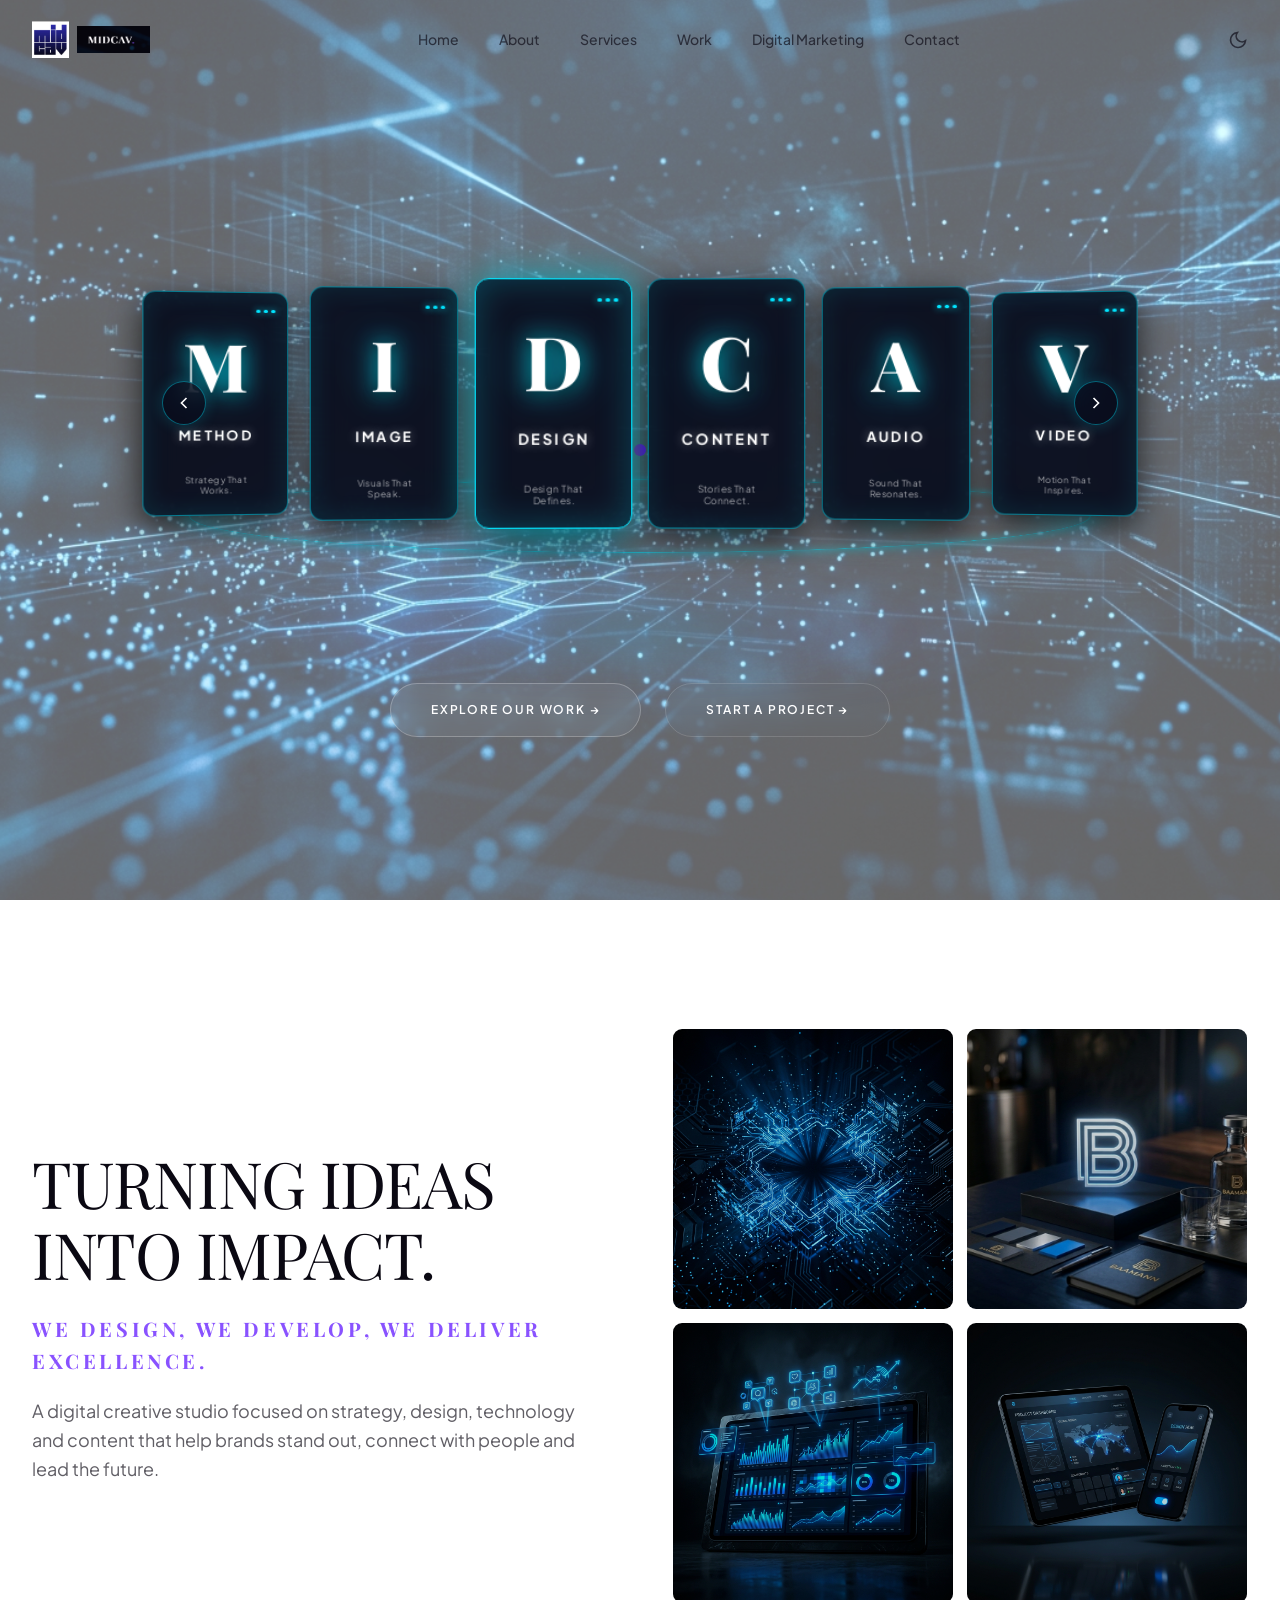
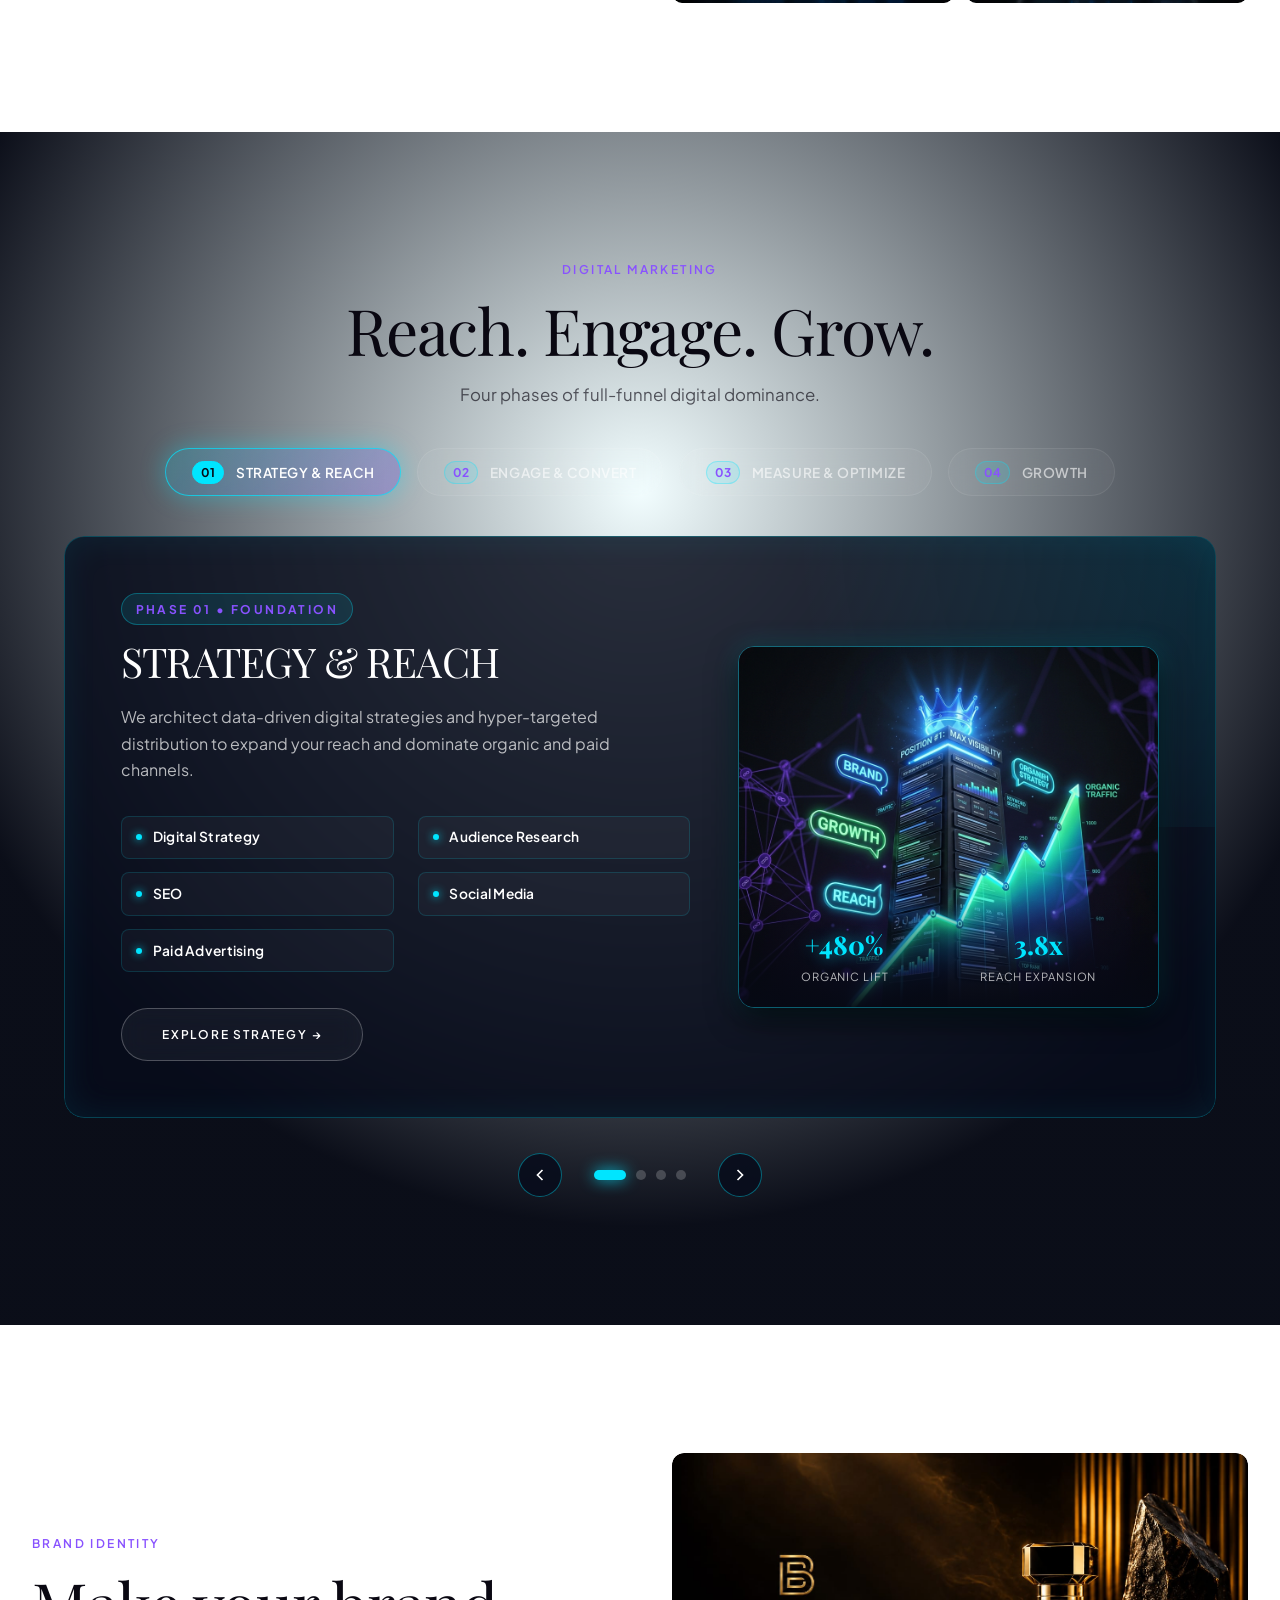
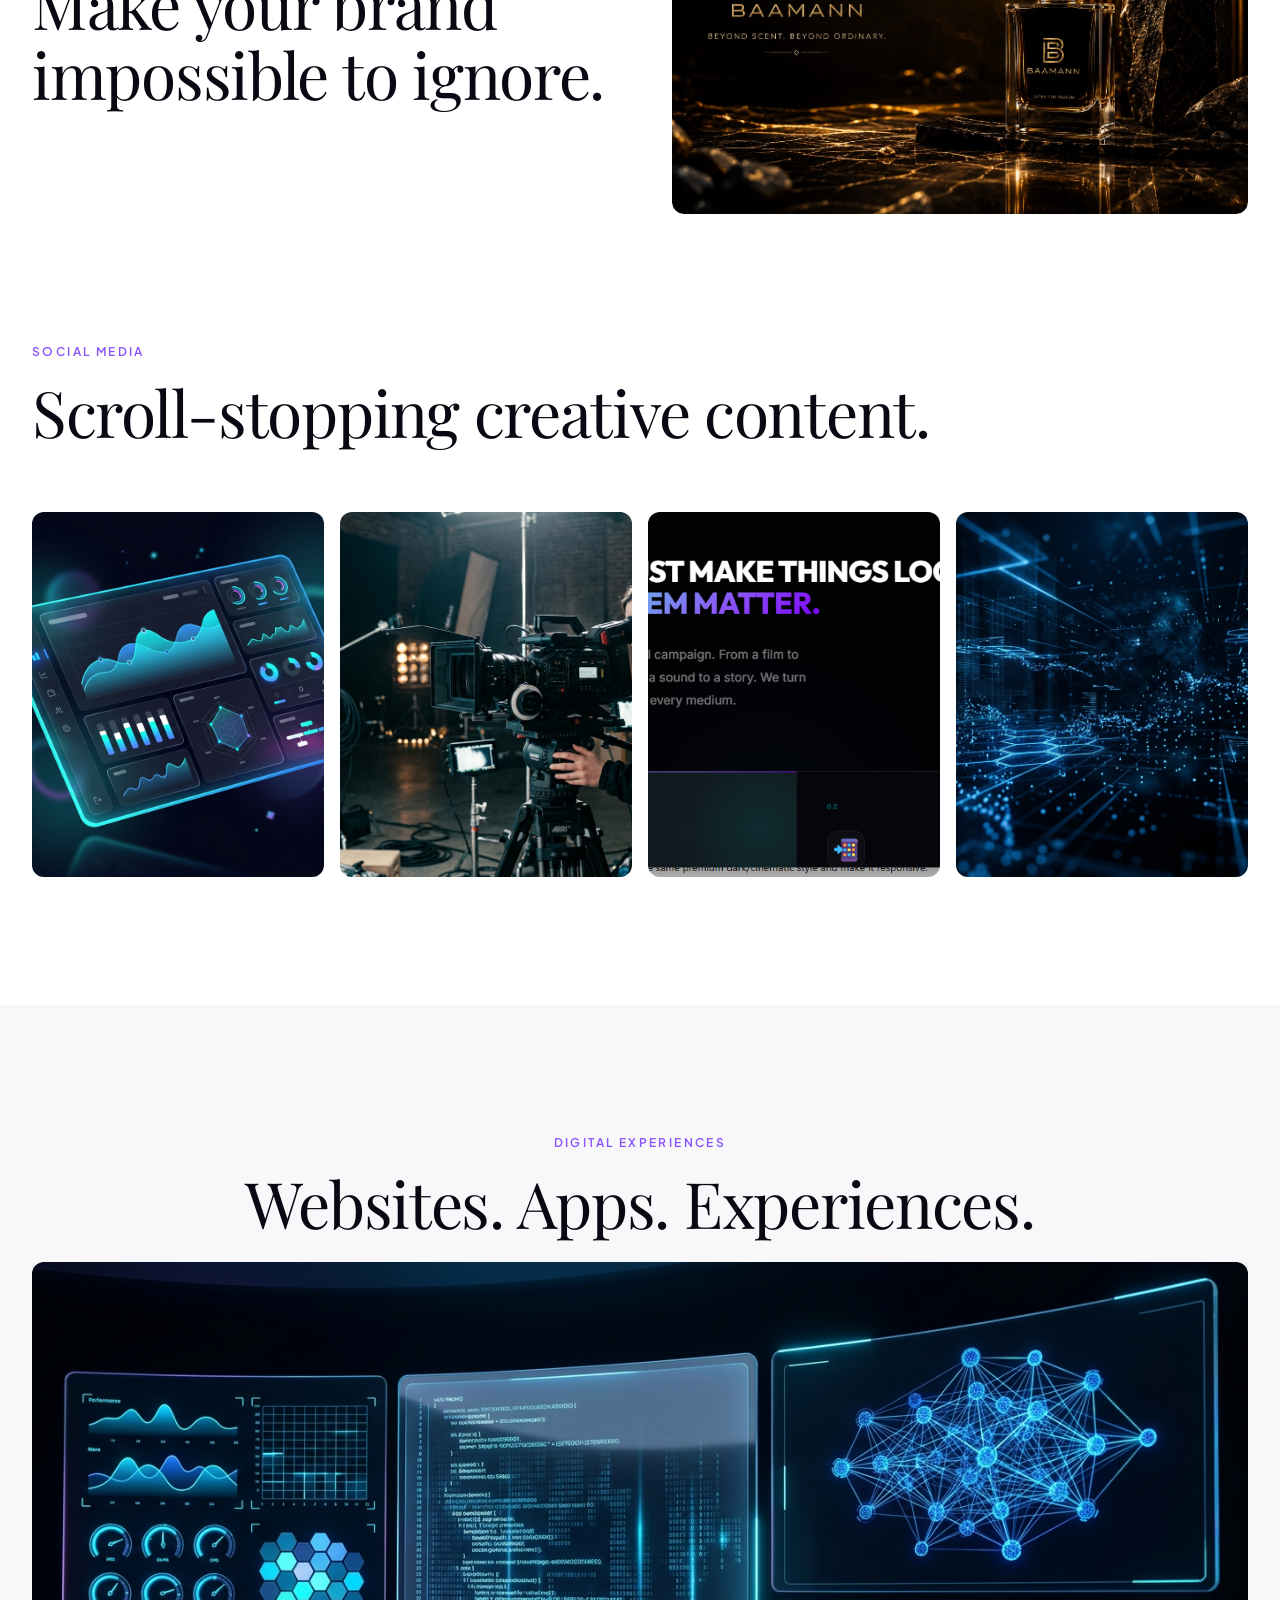
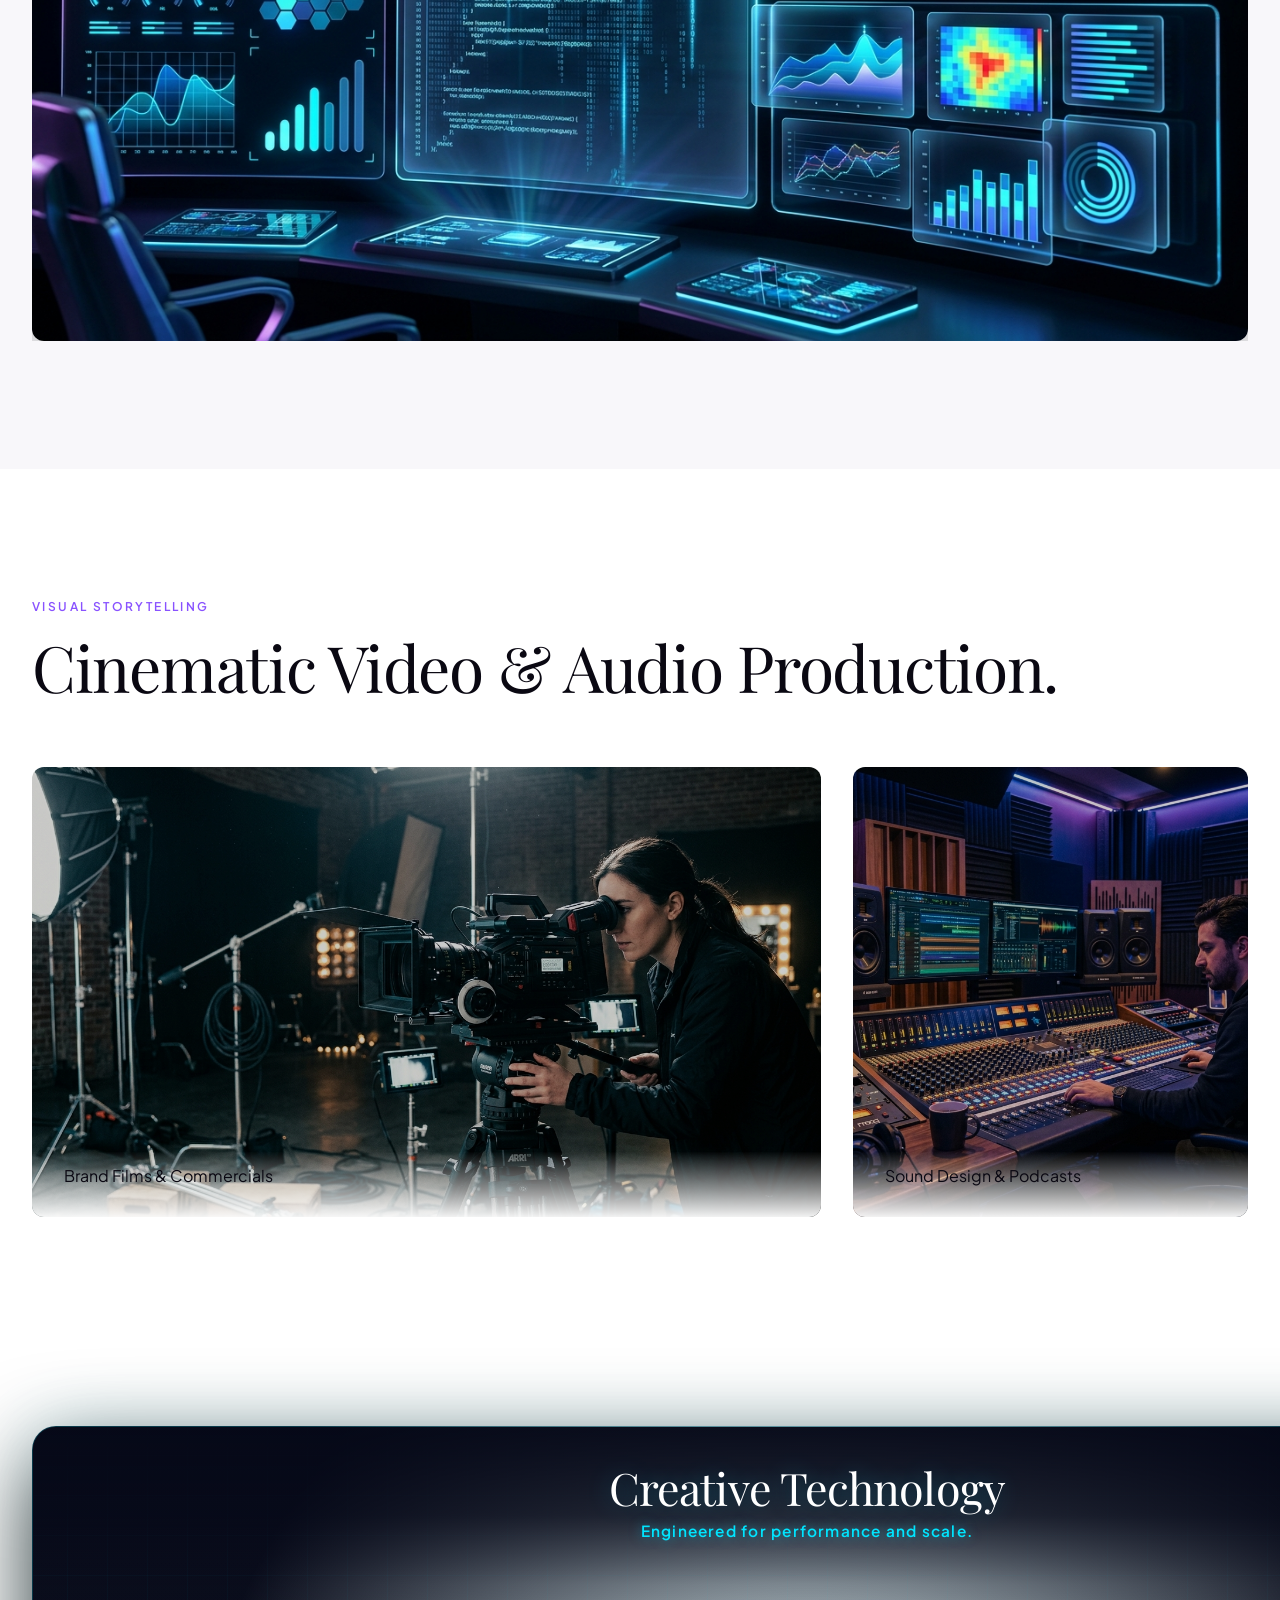
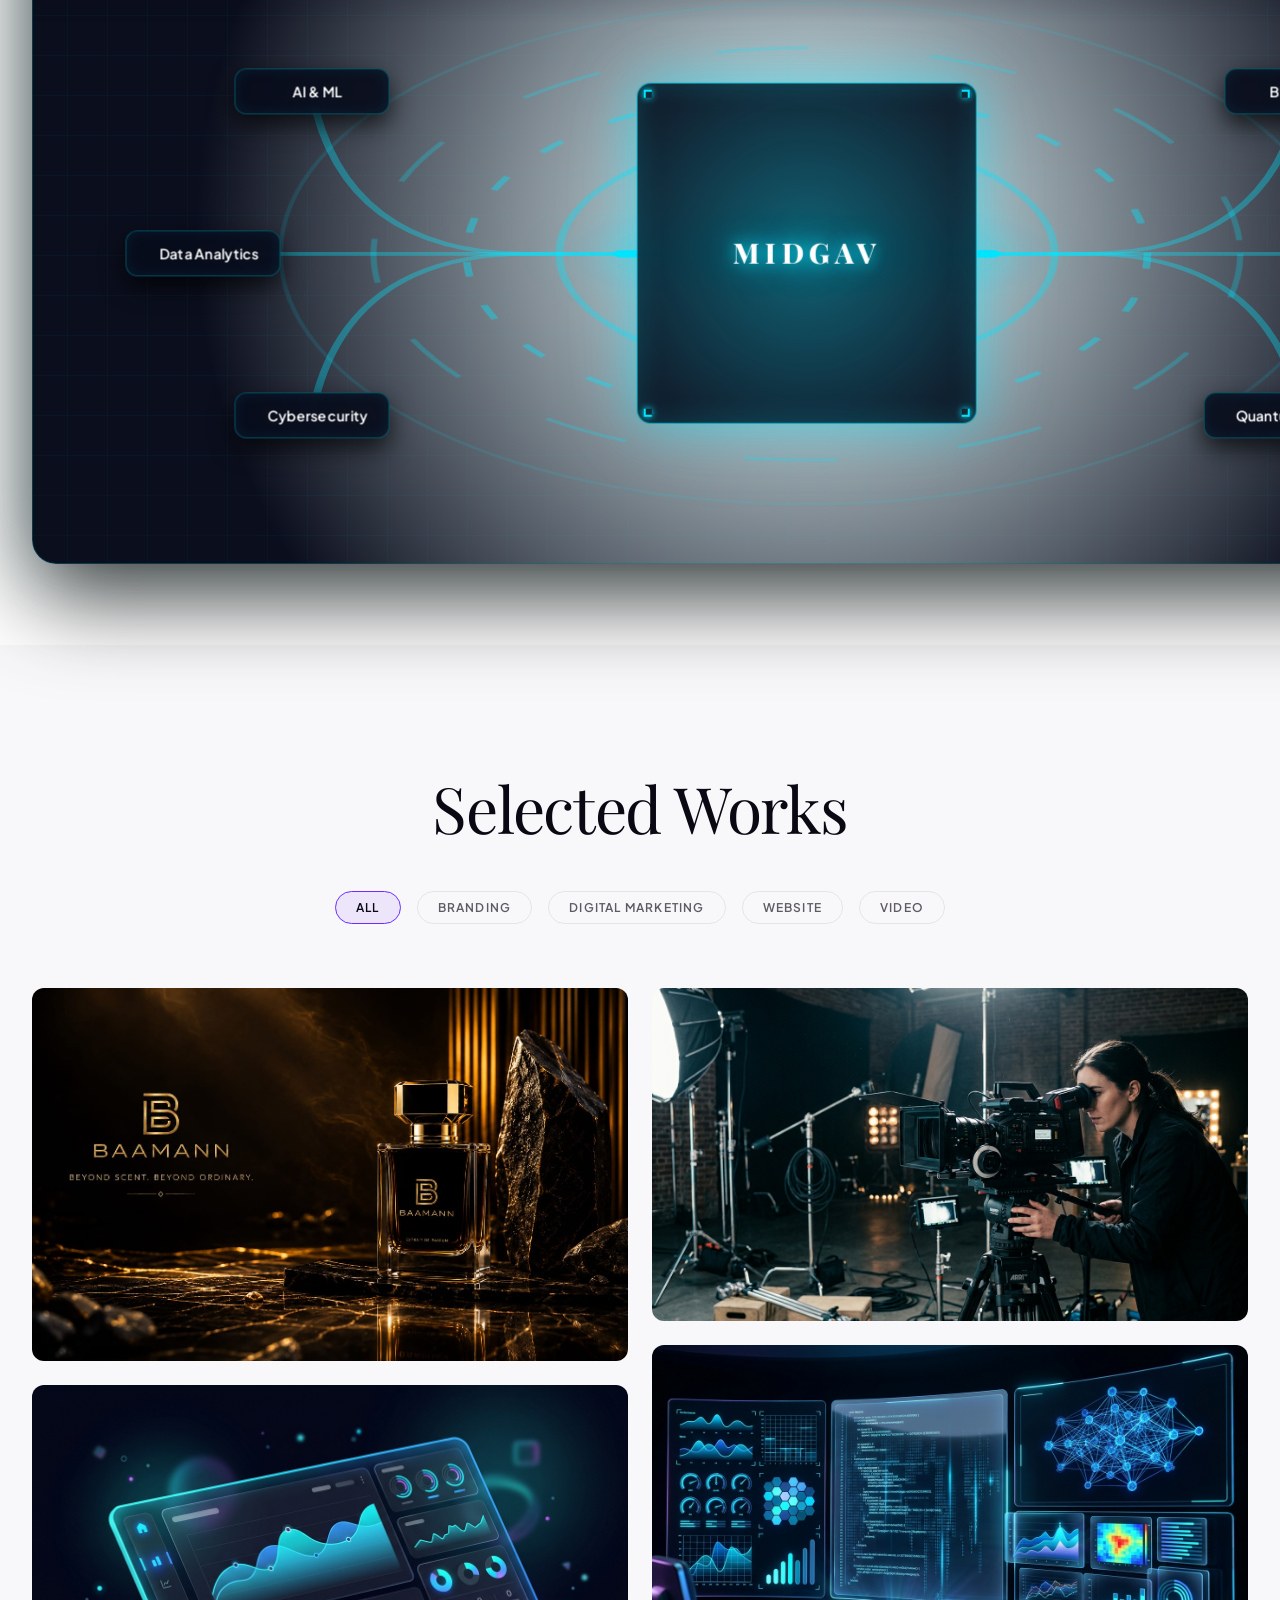
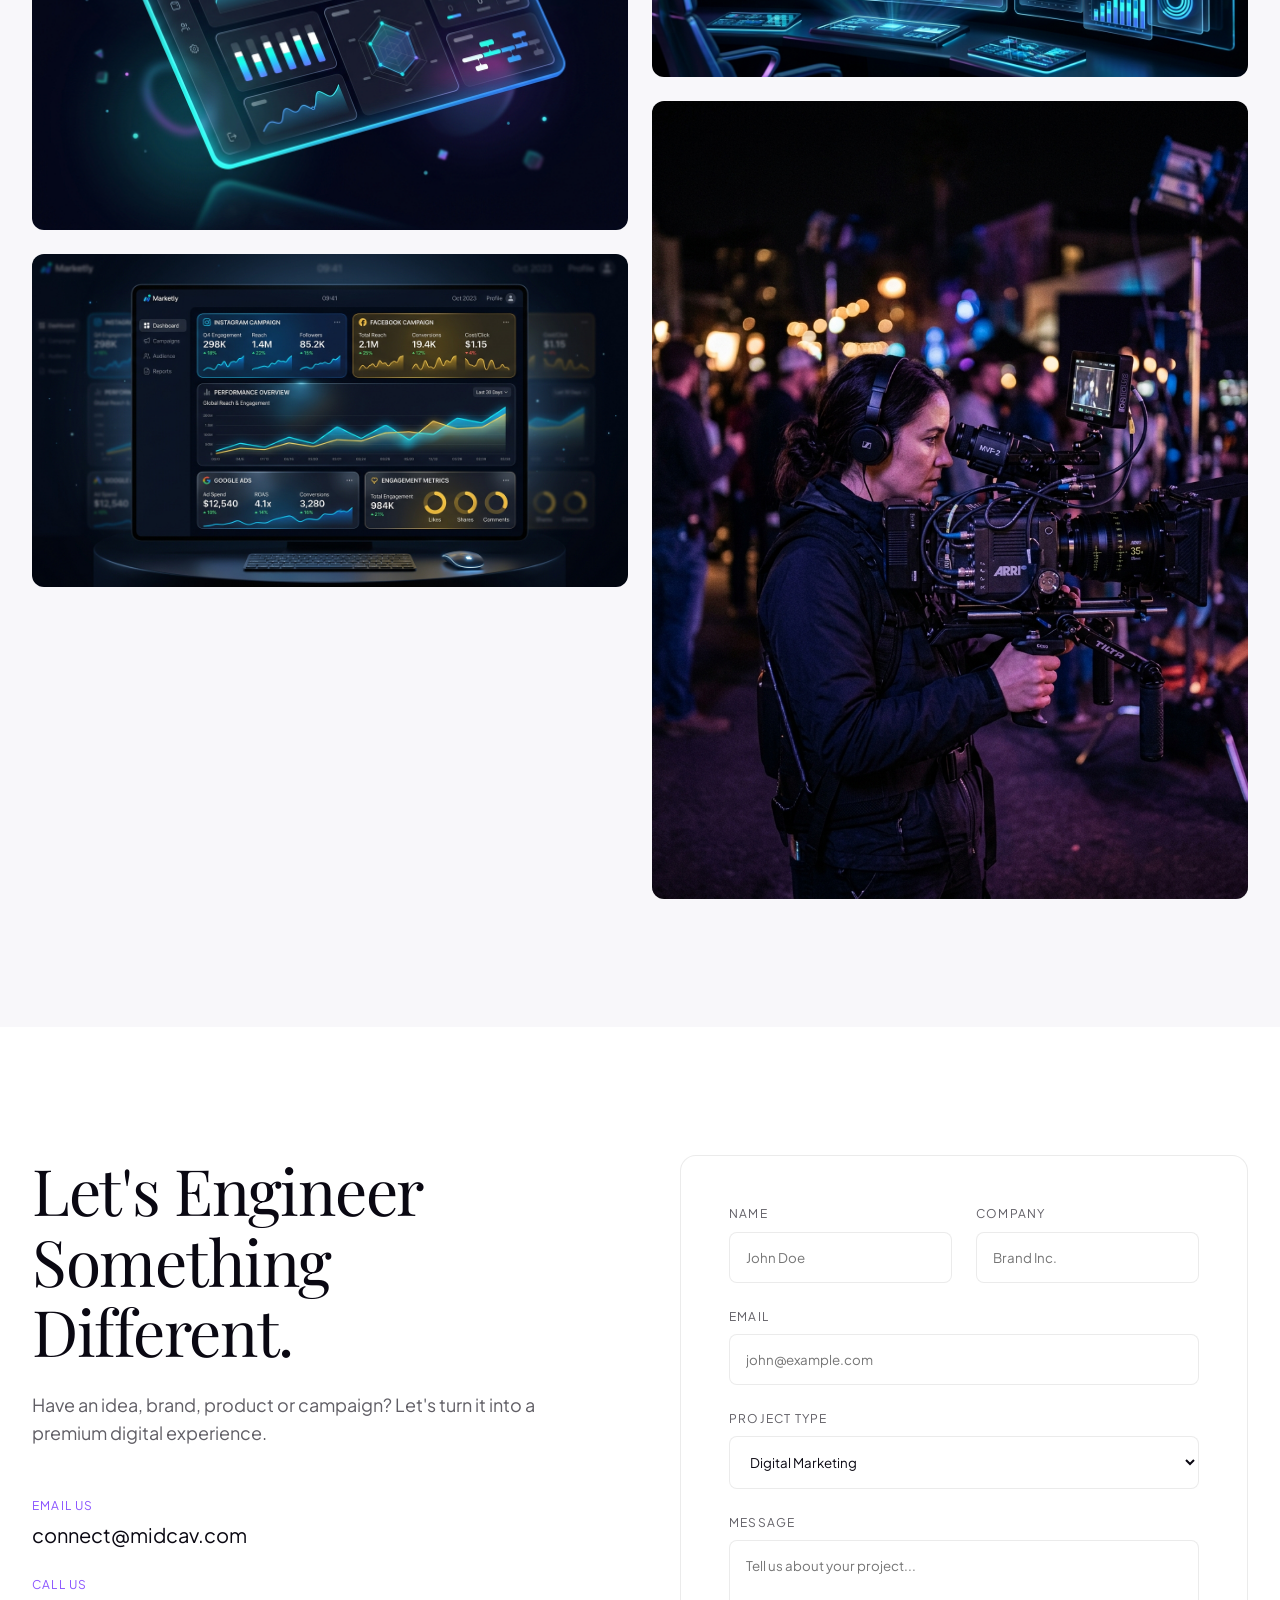
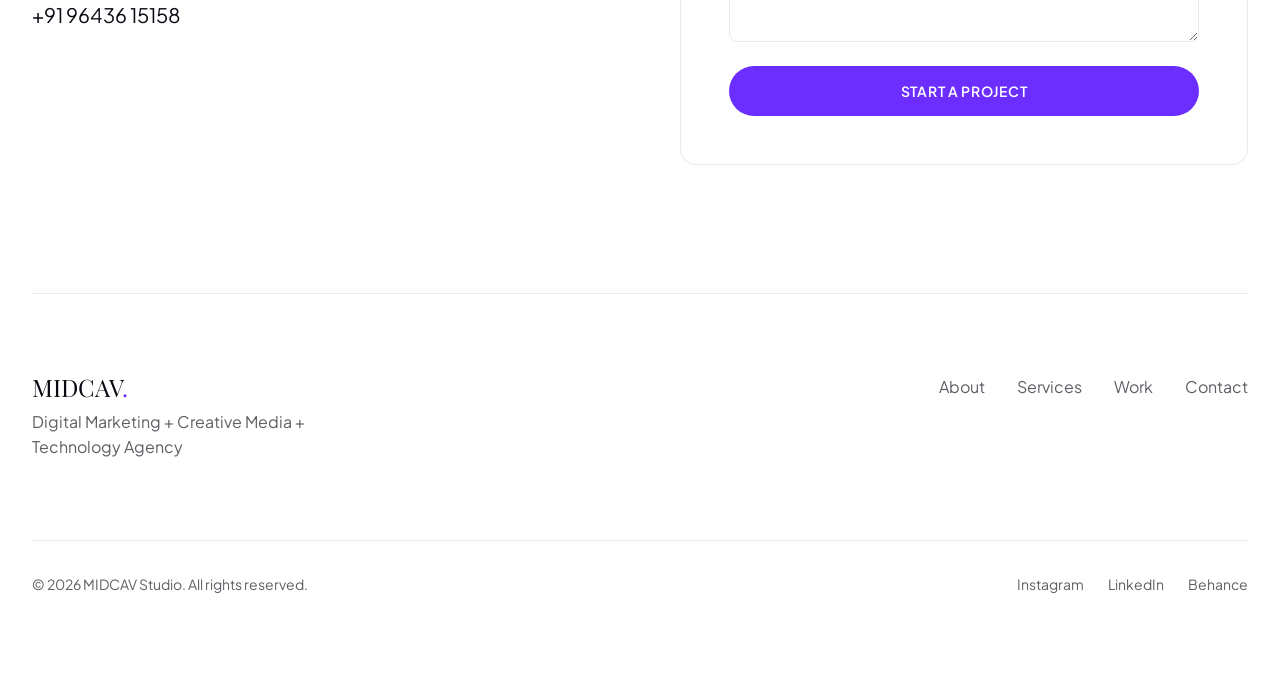
==== commit b99d857f: "chnage" ====
--- a/index.html
+++ b/index.html
@@ -655,78 +655,82 @@
 
             <svg viewBox="0 0 100 100" class="network-svg" preserveAspectRatio="none">
               <defs>
-                <filter id="neon-glow" x="-50%" y="-50%" width="200%" height="200%">
-                  <feGaussianBlur stdDeviation="1.5" result="blur" />
+                <filter id="neon-blue-glow" x="-50%" y="-50%" width="200%" height="200%">
+                  <feGaussianBlur stdDeviation="1.2" result="blur" />
                   <feMerge>
                     <feMergeNode in="blur"/>
                     <feMergeNode in="SourceGraphic"/>
                   </feMerge>
                 </filter>
-                <linearGradient id="line-grad" x1="0%" y1="0%" x2="100%" y2="0%">
-                  <stop offset="0%" stop-color="#4a00e0" />
-                  <stop offset="50%" stop-color="#8e2de2" />
-                  <stop offset="100%" stop-color="#00ffff" />
-                </linearGradient>
               </defs>
               
-              <!-- Track Lines -->
+              <!-- Smooth Rotating Orbital Rings around Central Node -->
+              <g class="network-orbitals">
+                <circle cx="50" cy="58" r="16" class="orbit-ring r-inner" />
+                <circle cx="50" cy="58" r="22" class="orbit-ring r-mid" stroke-dasharray="2 4" />
+                <circle cx="50" cy="58" r="28" class="orbit-ring r-outer" stroke-dasharray="6 8" />
+                <circle cx="50" cy="58" r="34" class="orbit-ring r-faint" />
+              </g>
+
+              <!-- Thinner Elegant Track Lines (Single Unified Neon Blue) -->
               <g class="network-tracks">
-                <!-- Left Side -->
-                <path d="M 50 50 L 35 50 Q 25 50 25 40 L 25 20" class="track-line" />
-                <path d="M 50 50 L 15 50" class="track-line" />
-                <path d="M 50 50 L 35 50 Q 25 50 25 60 L 25 80" class="track-line" />
+                <!-- Left Branches -->
+                <path d="M 50 58 L 32 58 Q 20 58 18 36" class="track-line" />
+                <path d="M 50 58 L 12 58" class="track-line" />
+                <path d="M 50 58 L 32 58 Q 20 58 18 80" class="track-line" />
                 
-                <!-- Right Side -->
-                <path d="M 50 50 L 65 50 Q 75 50 75 40 L 75 20" class="track-line" />
-                <path d="M 50 50 L 85 50" class="track-line" />
-                <path d="M 50 50 L 65 50 Q 75 50 75 60 L 75 80" class="track-line" />
+                <!-- Right Branches -->
+                <path d="M 50 58 L 68 58 Q 80 58 82 36" class="track-line" />
+                <path d="M 50 58 L 88 58" class="track-line" />
+                <path d="M 50 58 L 68 58 Q 80 58 82 80" class="track-line" />
               </g>
 
-              <!-- Animated Particles -->
+              <!-- Animated Neon-Blue Particles (Smooth continuous flow) -->
               <g class="network-particles">
-                <path d="M 50 50 L 35 50 Q 25 50 25 40 L 25 20" class="net-particle p1" />
-                <path d="M 50 50 L 15 50" class="net-particle p2" />
-                <path d="M 50 50 L 35 50 Q 25 50 25 60 L 25 80" class="net-particle p3" />
+                <path d="M 50 58 L 32 58 Q 20 58 18 36" class="net-particle p1" />
+                <path d="M 50 58 L 12 58" class="net-particle p2" />
+                <path d="M 50 58 L 32 58 Q 20 58 18 80" class="net-particle p3" />
                 
-                <path d="M 50 50 L 65 50 Q 75 50 75 40 L 75 20" class="net-particle p4" />
-                <path d="M 50 50 L 85 50" class="net-particle p5" />
-                <path d="M 50 50 L 65 50 Q 75 50 75 60 L 75 80" class="net-particle p6" />
+                <path d="M 50 58 L 68 58 Q 80 58 82 36" class="net-particle p4" />
+                <path d="M 50 58 L 88 58" class="net-particle p5" />
+                <path d="M 50 58 L 68 58 Q 80 58 82 80" class="net-particle p6" />
               </g>
             </svg>
 
-            <!-- HTML Nodes -->
+            <!-- HTML Nodes (Larger & Unified Neon Blue Theme) -->
             <div class="net-nodes-wrapper">
-              <!-- Center Node -->
+              <!-- Center MIDGAV Node (Enlarged & Prominent) -->
               <div class="net-node center-node">
                 <div class="center-core-glow"></div>
-                <h3 class="nexus-title">MIDCAV</h3>
+                <div class="center-corner-accents"><span></span><span></span><span></span><span></span></div>
+                <h3 class="nexus-title">MIDGAV</h3>
               </div>
               
               <!-- Outer Nodes (Left) -->
-              <div class="net-node outer-node" style="left: 22%; top: 38%;">
-                <i class="fa fa-brain" style="color: #4facfe;"></i>
+              <div class="net-node outer-node node-left" style="left: 18%; top: 36%;">
+                <i class="fa fa-brain node-icon"></i>
                 <span class="node-label">AI &amp; ML</span>
               </div>
-              <div class="net-node outer-node" style="left: 12%; top: 57%;">
-                <i class="fa fa-chart-bar" style="color: #f6d365;"></i>
+              <div class="net-node outer-node node-left" style="left: 11%; top: 58%;">
+                <i class="fa fa-chart-bar node-icon"></i>
                 <span class="node-label">Data Analytics</span>
               </div>
-              <div class="net-node outer-node" style="left: 22%; top: 76%;">
-                <i class="fa fa-shield-alt" style="color: #ff6b6b;"></i>
+              <div class="net-node outer-node node-left" style="left: 18%; top: 80%;">
+                <i class="fa fa-shield-alt node-icon"></i>
                 <span class="node-label">Cybersecurity</span>
               </div>
               
               <!-- Outer Nodes (Right) -->
-              <div class="net-node outer-node" style="left: 78%; top: 38%;">
-                <i class="fa fa-link" style="color: #a18cd1;"></i>
+              <div class="net-node outer-node node-right" style="left: 82%; top: 36%;">
+                <i class="fa fa-link node-icon"></i>
                 <span class="node-label">Blockchain</span>
               </div>
-              <div class="net-node outer-node" style="left: 88%; top: 57%;">
-                <i class="fa fa-project-diagram" style="color: #43e97b;"></i>
+              <div class="net-node outer-node node-right" style="left: 89%; top: 58%;">
+                <i class="fa fa-project-diagram node-icon"></i>
                 <span class="node-label">Network Edge</span>
               </div>
-              <div class="net-node outer-node" style="left: 78%; top: 76%;">
-                <i class="fa fa-atom" style="color: #4facfe;"></i>
+              <div class="net-node outer-node node-right" style="left: 82%; top: 80%;">
+                <i class="fa fa-atom node-icon"></i>
                 <span class="node-label">Quantum Computing</span>
               </div>
             </div>
--- a/style.css
+++ b/style.css
@@ -649,36 +649,47 @@
 .technology-section .container { width: 100%; max-width: 100%; padding: 0 2rem; }
 .image-card { border-radius: 12px; overflow: hidden; }
 
-/* ─── INTERACTIVE NETWORK COMPONENT ─── */
+/* ─── INTERACTIVE NETWORK COMPONENT (Creative Technology) ─── */
 .interactive-network {
-  position: relative; width: 100%; aspect-ratio: 21/9;
-  min-height: 70vh;
-  background: radial-gradient(circle at center, rgba(30,10,60,1) 0%, rgba(10,5,20,1) 100%);
-  border-radius: 20px; overflow: hidden;
-  box-shadow: 0 30px 80px rgba(0,0,0,0.7), 0 0 80px rgba(100,50,255,0.15);
-  display: flex; align-items: center; justify-content: center;
-}
+  position: relative;
+  width: 100%;
+  aspect-ratio: 21/10;
+  min-height: 82vh;
+  background: radial-gradient(circle at 50% 55%, rgba(0, 229, 255, 0.08) 0%, rgba(6, 9, 24, 0.98) 70%);
+  border: 1px solid rgba(0, 229, 255, 0.2);
+  border-radius: 24px;
+  overflow: hidden;
+  box-shadow: 0 30px 90px rgba(0, 0, 0, 0.8), 0 0 70px rgba(0, 229, 255, 0.12);
+  display: flex;
+  align-items: center;
+  justify-content: center;
+}
+
 .network-grid-bg {
-  position: absolute; inset: 0;
+  position: absolute;
+  inset: 0;
   background-image: 
-    linear-gradient(rgba(100,50,255,0.1) 1px, transparent 1px),
-    linear-gradient(90deg, rgba(100,50,255,0.1) 1px, transparent 1px);
-  background-size: 50px 50px;
+    linear-gradient(rgba(0, 229, 255, 0.05) 1px, transparent 1px),
+    linear-gradient(90deg, rgba(0, 229, 255, 0.05) 1px, transparent 1px);
+  background-size: 40px 40px;
   background-position: center center;
-  opacity: 0.5; z-index: 1;
+  opacity: 0.7;
+  z-index: 1;
 }
 
 /* ─── NETWORK TEXT OVERLAY (top-centre of diagram) ─── */
 .network-text-overlay {
   position: absolute;
-  top: 0; left: 0; right: 0;
+  top: 0;
+  left: 0;
+  right: 0;
   z-index: 10;
-  padding: 2.2rem 3rem 7rem;
+  padding: 2.2rem 3rem 4rem;
   background: linear-gradient(
     to bottom,
-    rgba(8,4,18,0.92) 0%,
-    rgba(8,4,18,0.75) 45%,
-    rgba(8,4,18,0.2) 75%,
+    rgba(6, 9, 24, 0.95) 0%,
+    rgba(6, 9, 24, 0.75) 45%,
+    rgba(6, 9, 24, 0.15) 80%,
     transparent 100%
   );
   text-align: center;
@@ -687,94 +698,233 @@
   flex-direction: column;
   align-items: center;
 }
+
 .network-overlay-title {
-  font-size: clamp(1.8rem, 3.2vw, 3rem) !important;
-  color: #fff;
-  margin: 0 0 0.4rem;
+  font-size: clamp(2rem, 3.5vw, 3.4rem) !important;
+  color: #ffffff;
+  margin: 0 0 0.35rem;
   line-height: 1.15;
-}
+  text-shadow: 0 0 25px rgba(0, 229, 255, 0.3);
+}
+
 .network-overlay-sub {
   margin-top: 0 !important;
-  font-size: clamp(0.85rem, 1.2vw, 1rem) !important;
+  font-size: clamp(0.9rem, 1.2vw, 1.05rem) !important;
   text-transform: none !important;
-  letter-spacing: normal !important;
-  color: var(--clr-primary);
+  letter-spacing: 0.08em !important;
+  color: #00e5ff;
   font-weight: 600;
-}
-
-.network-svg { position: absolute; inset: 0; width: 100%; height: 100%; z-index: 2; filter: url(#neon-glow); }
-
+  text-shadow: 0 0 12px rgba(0, 229, 255, 0.5);
+}
+
+.network-svg {
+  position: absolute;
+  inset: 0;
+  width: 100%;
+  height: 100%;
+  z-index: 2;
+}
+
+/* Thinner Connecting Lines (Unified Single Neon Blue) */
 .track-line {
-  fill: none; stroke: rgba(130,80,255,0.4); stroke-width: 0.8;
-  stroke-linecap: round; stroke-linejoin: round;
-}
+  fill: none;
+  stroke: rgba(0, 229, 255, 0.35);
+  stroke-width: 0.5;
+  stroke-linecap: round;
+  stroke-linejoin: round;
+}
+
+/* Smooth Rotating Orbital Rings around Central Node */
+.network-orbitals {
+  transform-origin: 50px 58px;
+  animation: orbitalSpin 40s linear infinite;
+  will-change: transform;
+}
+
+.orbit-ring {
+  fill: none;
+  stroke: rgba(0, 229, 255, 0.2);
+  stroke-width: 0.4;
+}
+
+.r-inner {
+  stroke: rgba(0, 229, 255, 0.35);
+  stroke-width: 0.5;
+}
+
+.r-mid {
+  stroke: rgba(0, 229, 255, 0.4);
+  stroke-width: 0.5;
+  transform-origin: 50px 58px;
+  animation: orbitalSpinRev 28s linear infinite;
+  will-change: transform;
+}
+
+.r-outer {
+  stroke: rgba(0, 229, 255, 0.25);
+  stroke-width: 0.4;
+}
+
+.r-faint {
+  stroke: rgba(0, 229, 255, 0.12);
+  stroke-width: 0.3;
+}
+
+@keyframes orbitalSpin {
+  0% { transform: rotate(0deg); }
+  100% { transform: rotate(360deg); }
+}
+
+@keyframes orbitalSpinRev {
+  0% { transform: rotate(360deg); }
+  100% { transform: rotate(0deg); }
+}
+
+/* Animated Particles (Single Neon Blue) */
 .net-particle {
-  fill: none; stroke: url(#line-grad); stroke-width: 1.5;
-  stroke-linecap: round; stroke-linejoin: round;
-  stroke-dasharray: 15 150;
-  animation: netFlow 3s linear infinite;
-}
-
-/* Stagger particle animations */
-.p1 { animation-delay: 0s; stroke-width: 1.2; }
-.p2 { animation-delay: 1.2s; stroke-width: 1.8; }
-.p3 { animation-delay: 0.5s; stroke-width: 1.5; }
-.p4 { animation-delay: 2.1s; stroke-width: 1.4; }
-.p5 { animation-delay: 0.8s; stroke-width: 1.2; }
-.p6 { animation-delay: 1.5s; stroke-width: 2.0; }
-.p7 { animation-delay: 2.7s; stroke-width: 1.6; }
-.p8 { animation-delay: 1.1s; stroke-width: 1.5; }
+  fill: none;
+  stroke: #00e5ff;
+  stroke-width: 0.8;
+  stroke-linecap: round;
+  stroke-linejoin: round;
+  stroke-dasharray: 12 140;
+  animation: netFlow 3.2s linear infinite;
+  filter: drop-shadow(0 0 3px #00e5ff);
+}
+
+.p1 { animation-delay: 0s; stroke-width: 0.8; }
+.p2 { animation-delay: 1.1s; stroke-width: 1.0; }
+.p3 { animation-delay: 0.5s; stroke-width: 0.8; }
+.p4 { animation-delay: 2.0s; stroke-width: 0.9; }
+.p5 { animation-delay: 0.8s; stroke-width: 0.8; }
+.p6 { animation-delay: 1.6s; stroke-width: 1.0; }
 
 @keyframes netFlow {
-  0% { stroke-dashoffset: 160; opacity: 0; }
+  0% { stroke-dashoffset: 150; opacity: 0; }
   10% { opacity: 1; }
   90% { opacity: 1; }
   100% { stroke-dashoffset: 0; opacity: 0; }
 }
 
-.net-nodes-wrapper { position: absolute; inset: 0; width: 100%; height: 100%; z-index: 3; pointer-events: none; }
+.net-nodes-wrapper {
+  position: absolute;
+  inset: 0;
+  width: 100%;
+  height: 100%;
+  z-index: 3;
+  pointer-events: none;
+}
+
 .net-node {
-  position: absolute; transform: translate(-50%, -50%);
-  display: flex; align-items: center; justify-content: center;
+  position: absolute;
+  transform: translate(-50%, -50%);
+  display: flex;
+  align-items: center;
+  justify-content: center;
+  border-radius: 14px;
+}
+
+/* Central MIDGAV Node (20-25% Larger & Prominent) */
+.center-node {
+  left: 50%;
+  top: 58%;
+  width: 22%;
+  min-width: 180px;
+  aspect-ratio: 1;
+  background: rgba(6, 10, 26, 0.92);
+  border: 1.5px solid rgba(0, 229, 255, 0.65);
+  box-shadow:
+    inset 0 0 30px rgba(0, 229, 255, 0.2),
+    0 0 50px rgba(0, 229, 255, 0.45),
+    0 0 90px rgba(0, 229, 255, 0.15);
+  backdrop-filter: blur(16px);
+  -webkit-backdrop-filter: blur(16px);
+  overflow: hidden;
+  position: relative;
+}
+
+.center-core-glow {
+  position: absolute;
+  inset: -30%;
+  background: radial-gradient(circle at center, rgba(0, 229, 255, 0.35) 0%, transparent 60%);
+  animation: pulseNeonBlue 3.5s ease-in-out infinite alternate;
+}
+
+.center-corner-accents span {
+  position: absolute;
+  width: 8px;
+  height: 8px;
+  border: 2px solid #00e5ff;
+  box-shadow: 0 0 6px #00e5ff;
+}
+.center-corner-accents span:nth-child(1) { top: 6px; left: 6px; border-right: none; border-bottom: none; }
+.center-corner-accents span:nth-child(2) { top: 6px; right: 6px; border-left: none; border-bottom: none; }
+.center-corner-accents span:nth-child(3) { bottom: 6px; left: 6px; border-right: none; border-top: none; }
+.center-corner-accents span:nth-child(4) { bottom: 6px; right: 6px; border-left: none; border-top: none; }
+
+.nexus-title {
+  font-family: var(--font-display);
+  font-size: clamp(1.4rem, 2.2vw, 2.4rem);
+  font-weight: 800;
+  letter-spacing: 0.18em;
+  color: #ffffff;
+  position: relative;
+  z-index: 2;
+  margin: 0;
+  text-shadow:
+    0 0 15px rgba(0, 229, 255, 0.9),
+    0 0 30px rgba(0, 229, 255, 0.6),
+    0 0 50px rgba(0, 229, 255, 0.3);
+}
+
+/* Outer Technology Nodes (Unified Single Blue Theme) */
+.outer-node {
+  width: auto;
+  min-width: 155px;
+  padding: 0.65rem 1.15rem;
+  background: rgba(8, 12, 28, 0.92);
+  border: 1px solid rgba(0, 229, 255, 0.3);
   border-radius: 12px;
-}
-.center-node {
-  left: 50%; top: 55%; width: 18%; aspect-ratio: 1;
-  background: rgba(15,10,35,0.85);
-  border: 1px solid rgba(130,80,255,0.6);
-  box-shadow: 0 0 40px rgba(100,50,255,0.55), 0 0 80px rgba(100,50,255,0.2);
-  backdrop-filter: blur(10px); overflow: hidden;
-}
-.center-core-glow {
-  position: absolute; inset: -50%;
-  background: radial-gradient(circle at center, rgba(100,50,255,0.5) 0%, transparent 60%);
-  animation: pulseGlow 3s ease-in-out infinite alternate;
-}
-.nexus-title {
-  font-family: var(--font-display); font-size: clamp(1rem, 1.6vw, 1.8rem);
-  font-weight: 800; letter-spacing: 0.15em; color: #fff;
-  position: relative; z-index: 2; margin: 0;
-  text-shadow: 0 0 12px rgba(0,255,255,0.7), 0 0 24px rgba(0,255,255,0.5), 0 0 48px rgba(0,255,255,0.2);
-}
-.outer-node {
-  width: auto; min-width: 140px; padding: 0.5rem 1rem;
-  background: rgba(15,10,30,0.9);
-  border: 1px solid rgba(255,255,255,0.05); border-radius: 12px;
-  box-shadow: 0 10px 20px rgba(0,0,0,0.5), inset 0 0 10px rgba(255,255,255,0.02);
-  transition: transform 0.3s ease, box-shadow 0.3s ease;
-  pointer-events: auto; cursor: none;
-  display: flex; align-items: center; gap: 0.75rem;
-}
-.outer-node i { font-size: 1.25rem; filter: drop-shadow(0 0 5px currentColor); }
-.node-label { font-size: 0.85rem; font-weight: 600; color: #fff; white-space: nowrap; }
+  box-shadow:
+    inset 0 0 15px rgba(0, 229, 255, 0.08),
+    0 10px 25px rgba(0, 0, 0, 0.7);
+  backdrop-filter: blur(12px);
+  -webkit-backdrop-filter: blur(12px);
+  transition: transform 0.35s ease, border-color 0.35s ease, box-shadow 0.35s ease;
+  pointer-events: auto;
+  cursor: pointer;
+  display: flex;
+  align-items: center;
+  gap: 0.75rem;
+}
+
+.outer-node .node-icon {
+  font-size: 1.2rem;
+  color: #00e5ff !important;
+  filter: drop-shadow(0 0 6px rgba(0, 229, 255, 0.8));
+  flex-shrink: 0;
+}
+
+.node-label {
+  font-size: 0.88rem;
+  font-weight: 600;
+  color: #ffffff;
+  white-space: nowrap;
+  letter-spacing: 0.02em;
+}
+
 .outer-node:hover {
-  transform: translate(-50%, -50%) scale(1.05);
-  box-shadow: 0 15px 30px rgba(100,50,255,0.3), inset 0 0 15px rgba(255,255,255,0.05);
-}
-
-@keyframes pulseGlow {
-  0% { transform: scale(0.8); opacity: 0.5; }
-  100% { transform: scale(1.2); opacity: 1; }
+  transform: translate(-50%, -50%) scale(1.08);
+  border-color: #00e5ff;
+  box-shadow:
+    inset 0 0 20px rgba(0, 229, 255, 0.2),
+    0 0 30px rgba(0, 229, 255, 0.5),
+    0 15px 30px rgba(0, 0, 0, 0.8);
+}
+
+@keyframes pulseNeonBlue {
+  0% { transform: scale(0.85); opacity: 0.5; }
+  100% { transform: scale(1.15); opacity: 0.9; }
 }
 
 /* ─── ABOUT 2×2 QUAD GRID ─── */
@@ -1127,7 +1277,7 @@
   .menu-toggle { display: flex; }
   .about-grid, .split-layout, .contact-grid { grid-template-columns: 1fr; gap: 3rem; }
   .tech-split { grid-template-columns: 1fr; gap: 2rem; }
-  .interactive-network { aspect-ratio: 4/3; min-height: 50vh; }
+  .interactive-network { aspect-ratio: 16/10; min-height: 65vh; }
   .split-layout.reverse .split-visuals { order: -1; }
   .stats-grid { grid-template-columns: 1fr 1fr; }
   .collage-grid { grid-template-columns: 1fr; }
@@ -1145,8 +1295,12 @@
   .dm-card { flex: 0 0 85vw; max-width: 320px; height: 360px; }
   .dm-explorer-group { gap: 1rem; padding-right: 1rem; }
   
-  .interactive-network { overflow-x: auto; justify-content: flex-start; -webkit-overflow-scrolling: touch; }
-  .net-nodes-wrapper, .network-svg, .network-grid-bg { min-width: 800px; }
+  .interactive-network { width: 100%; min-height: 520px; aspect-ratio: auto; overflow: hidden; }
+  .center-node { width: 30%; min-width: 125px; }
+  .nexus-title { font-size: 1.15rem; }
+  .outer-node { min-width: 105px; padding: 0.4rem 0.65rem; gap: 0.4rem; }
+  .outer-node .node-icon { font-size: 0.95rem; }
+  .node-label { font-size: 0.72rem; }
   .video-card { height: 300px; }
   
   .masonry-gallery { column-count: 1; }
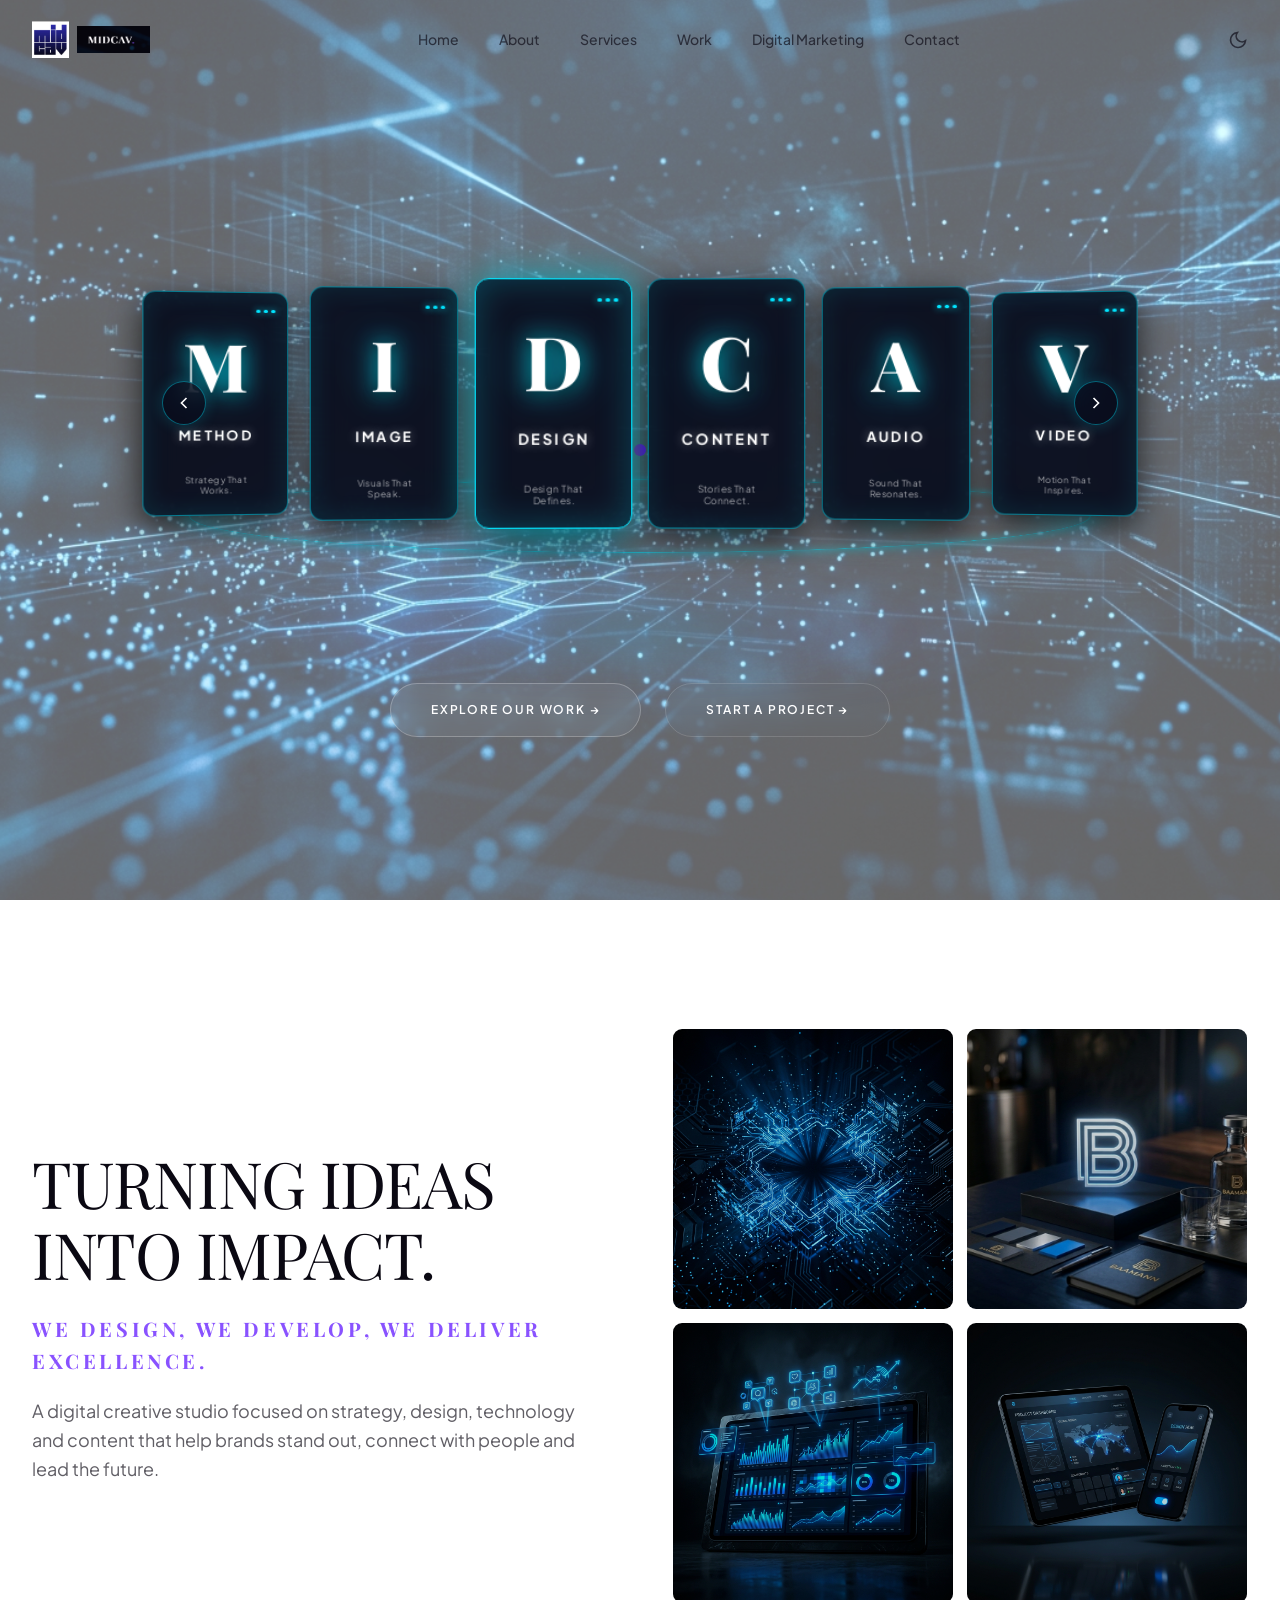
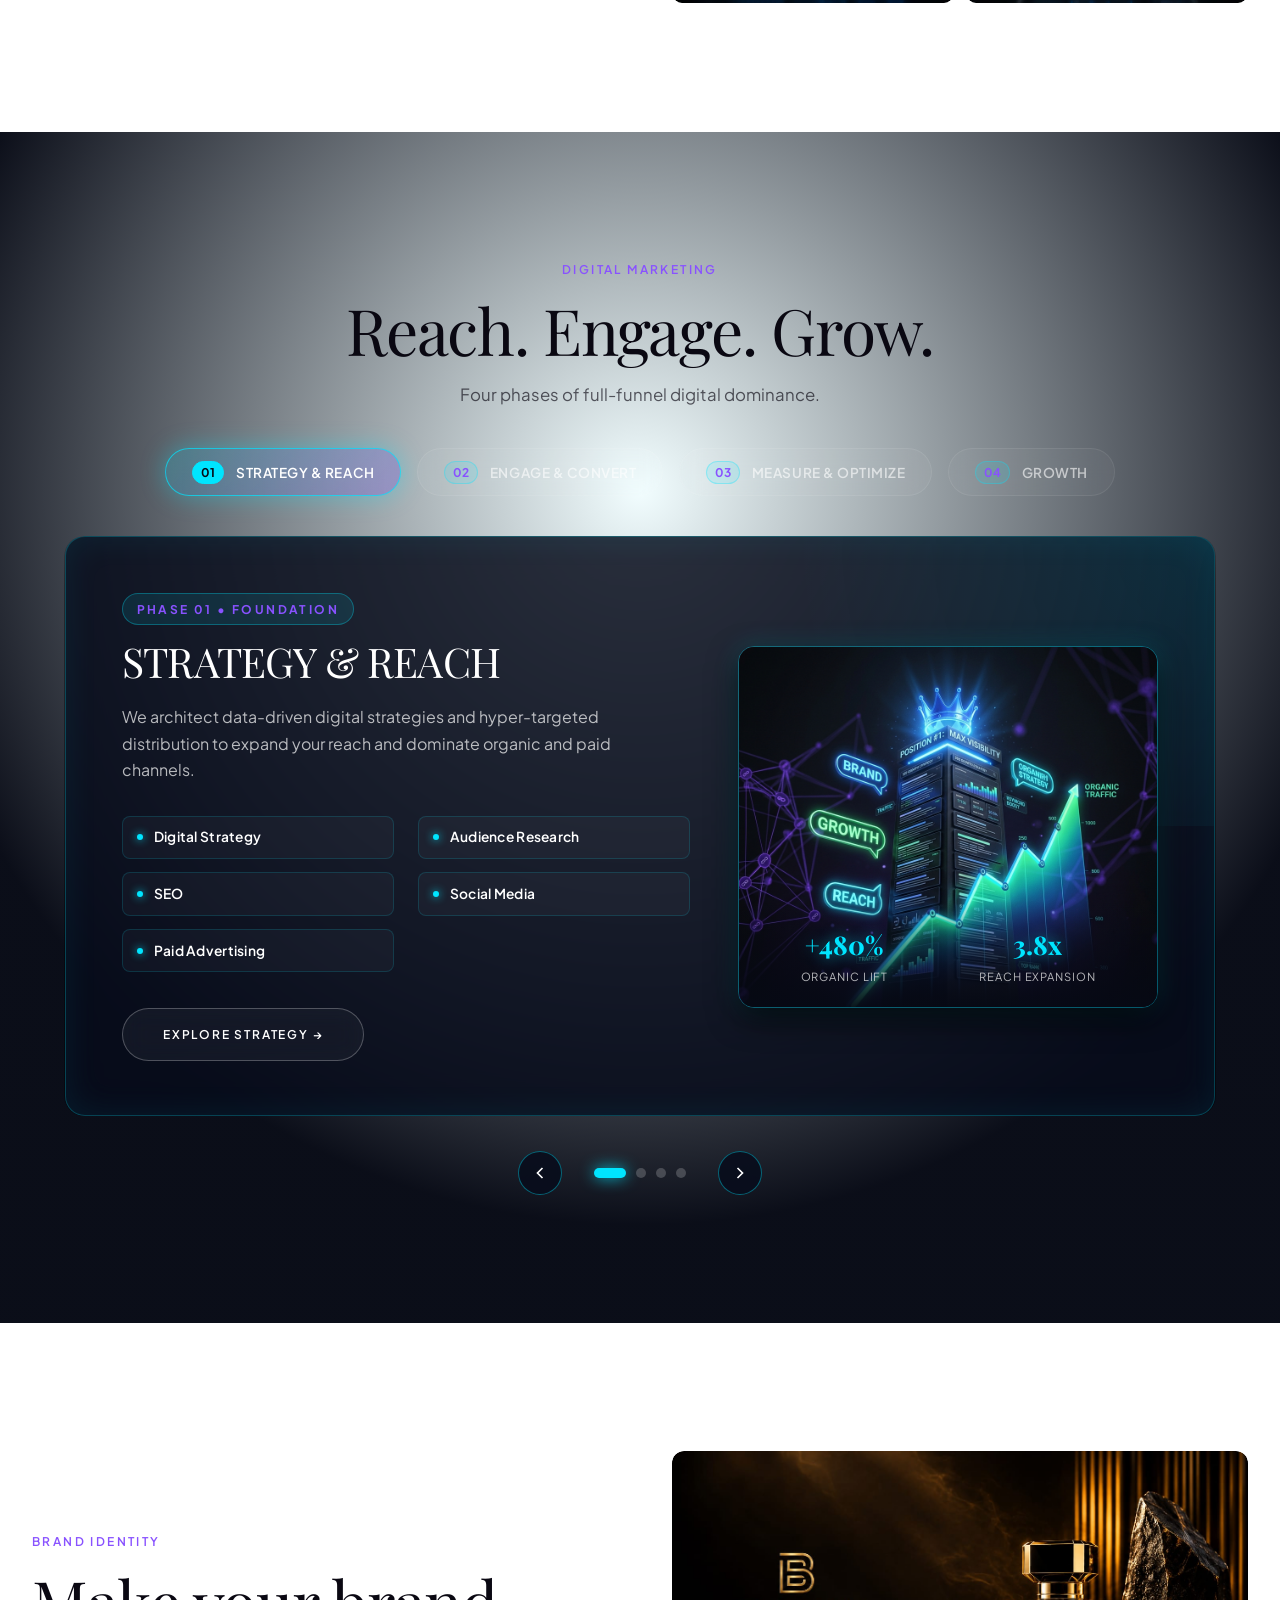
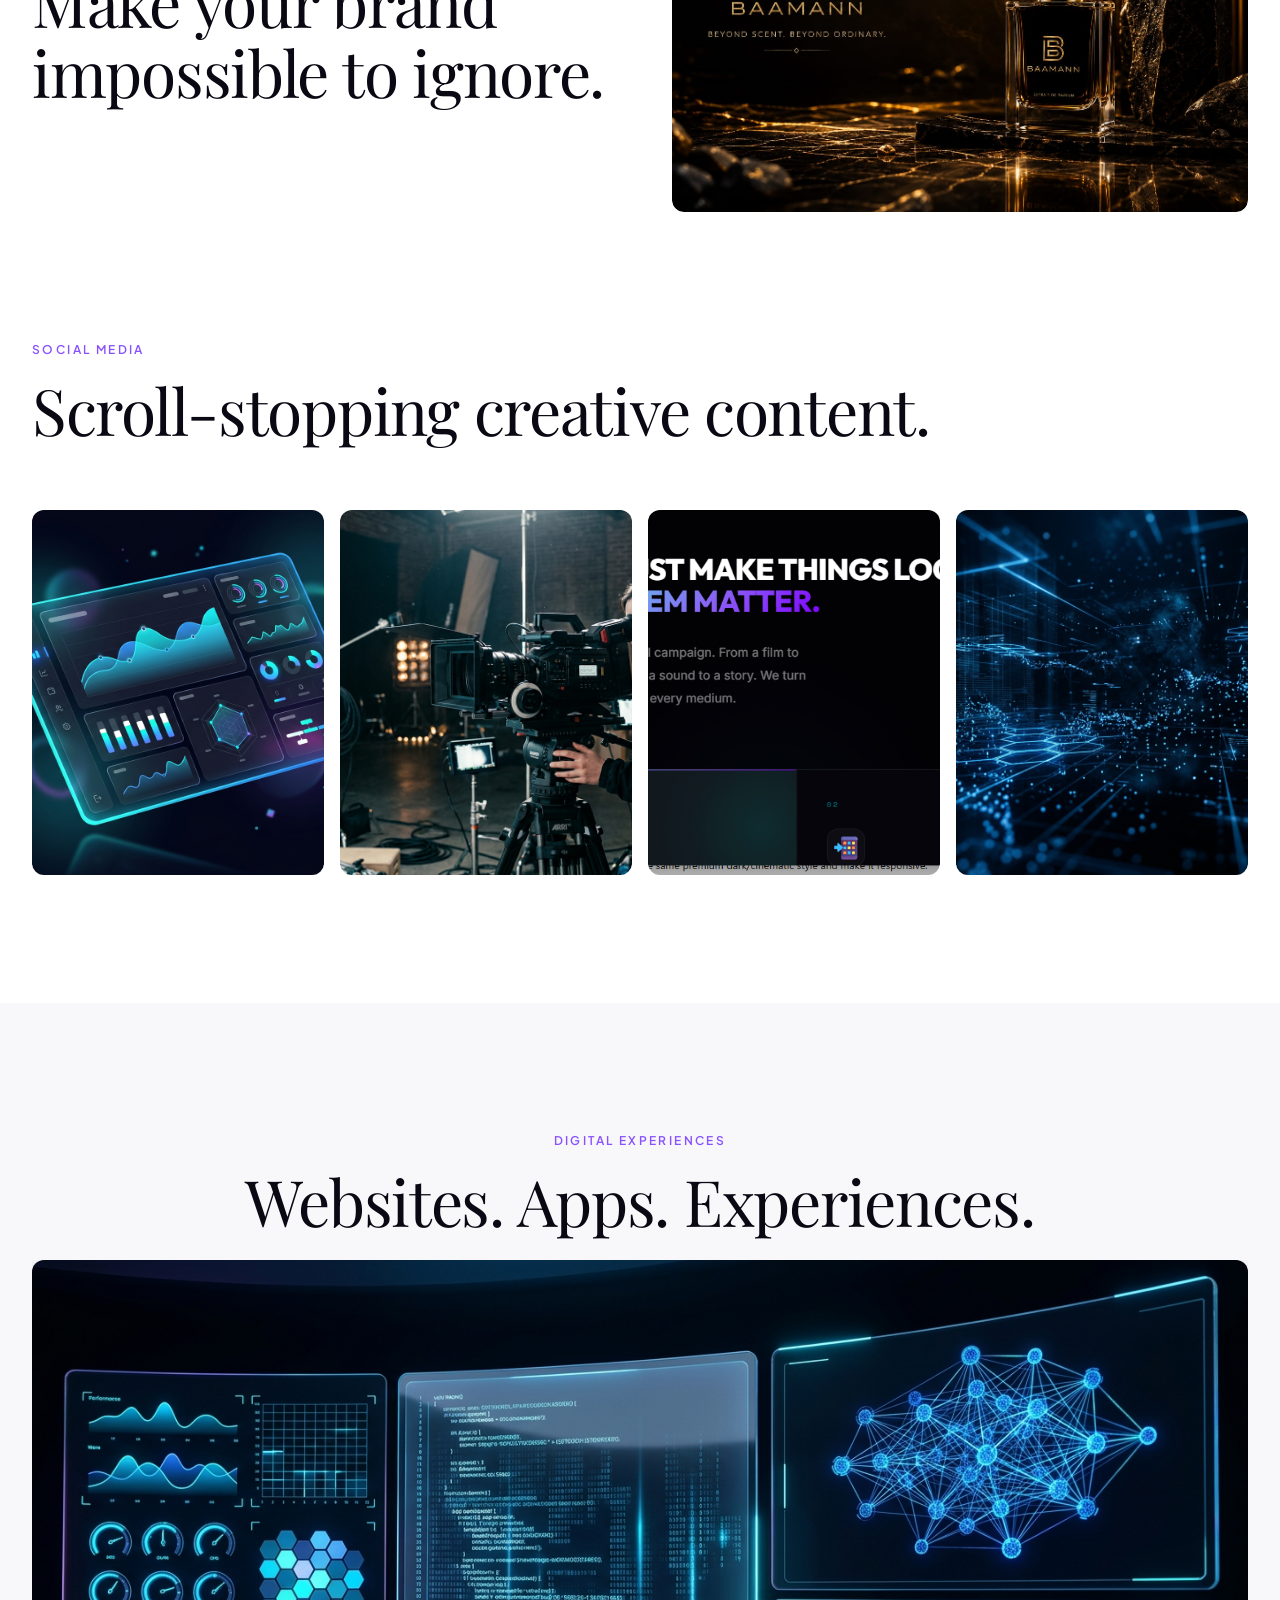
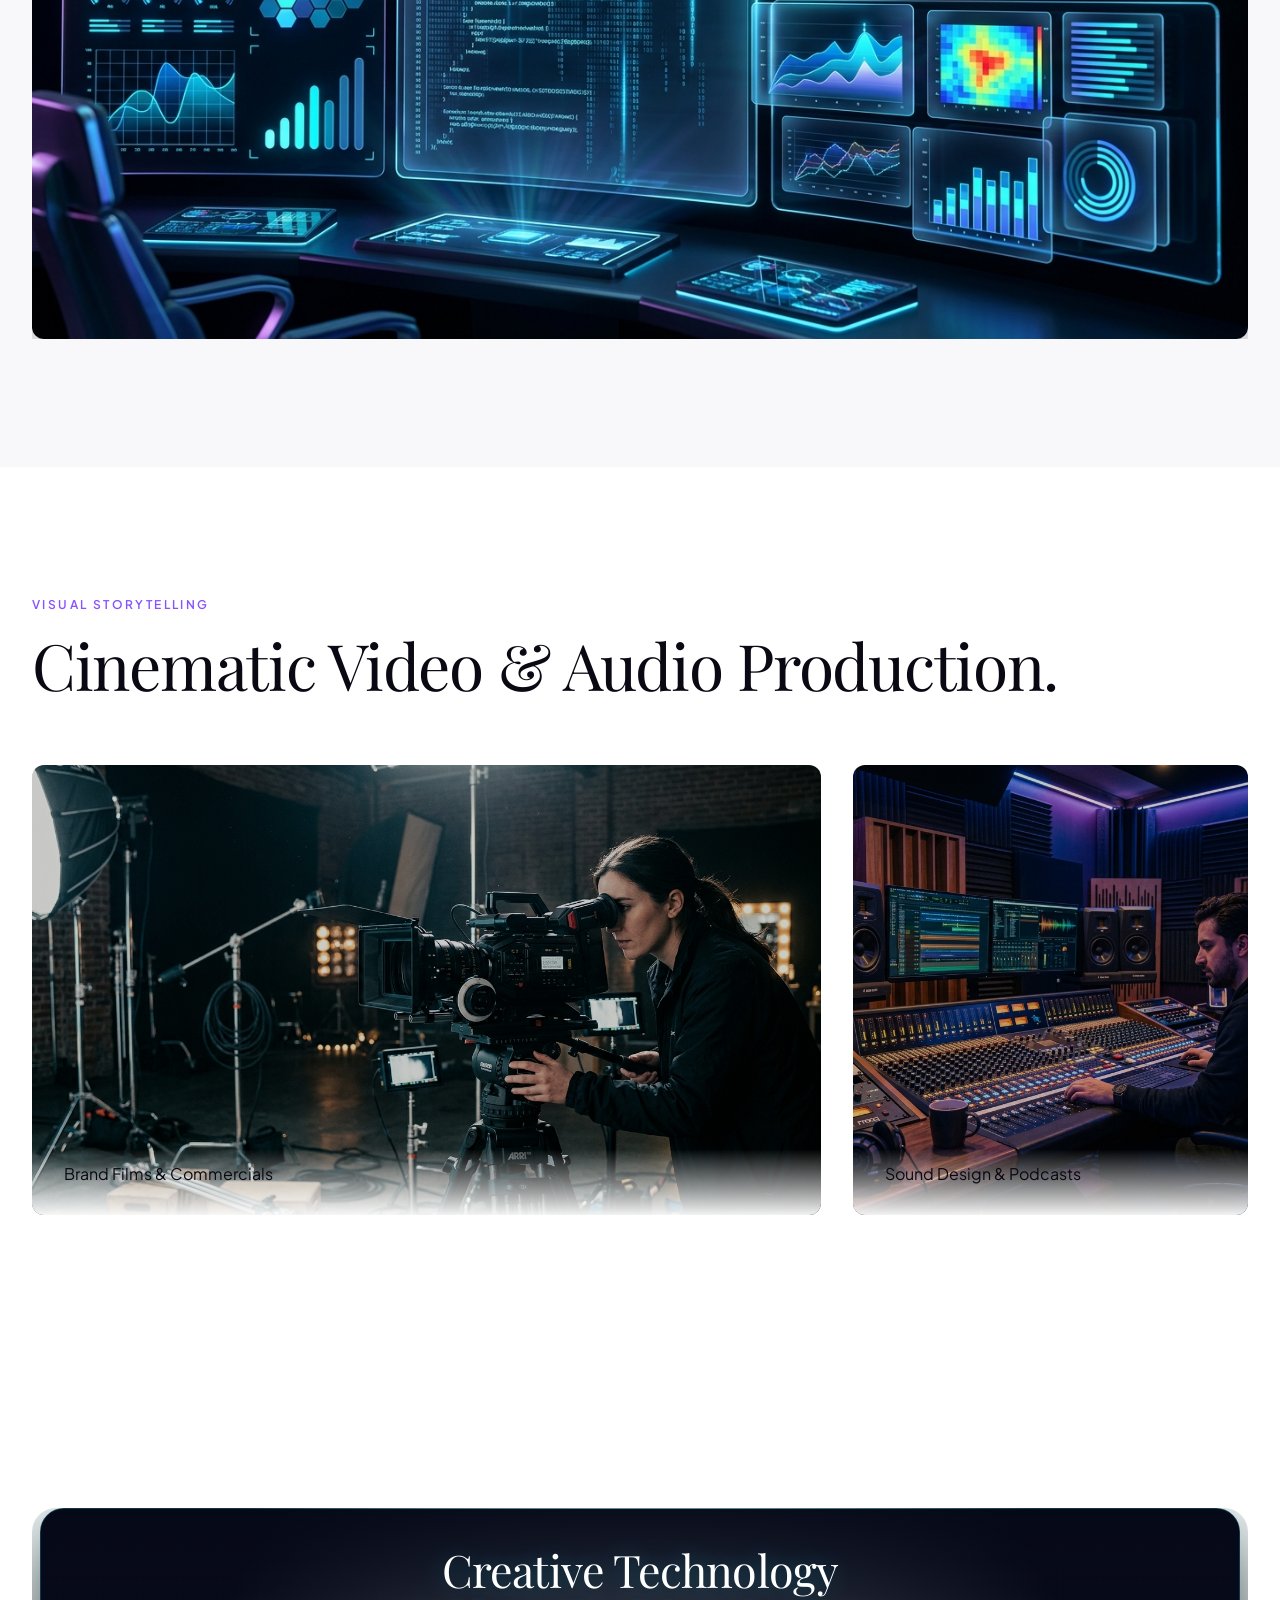
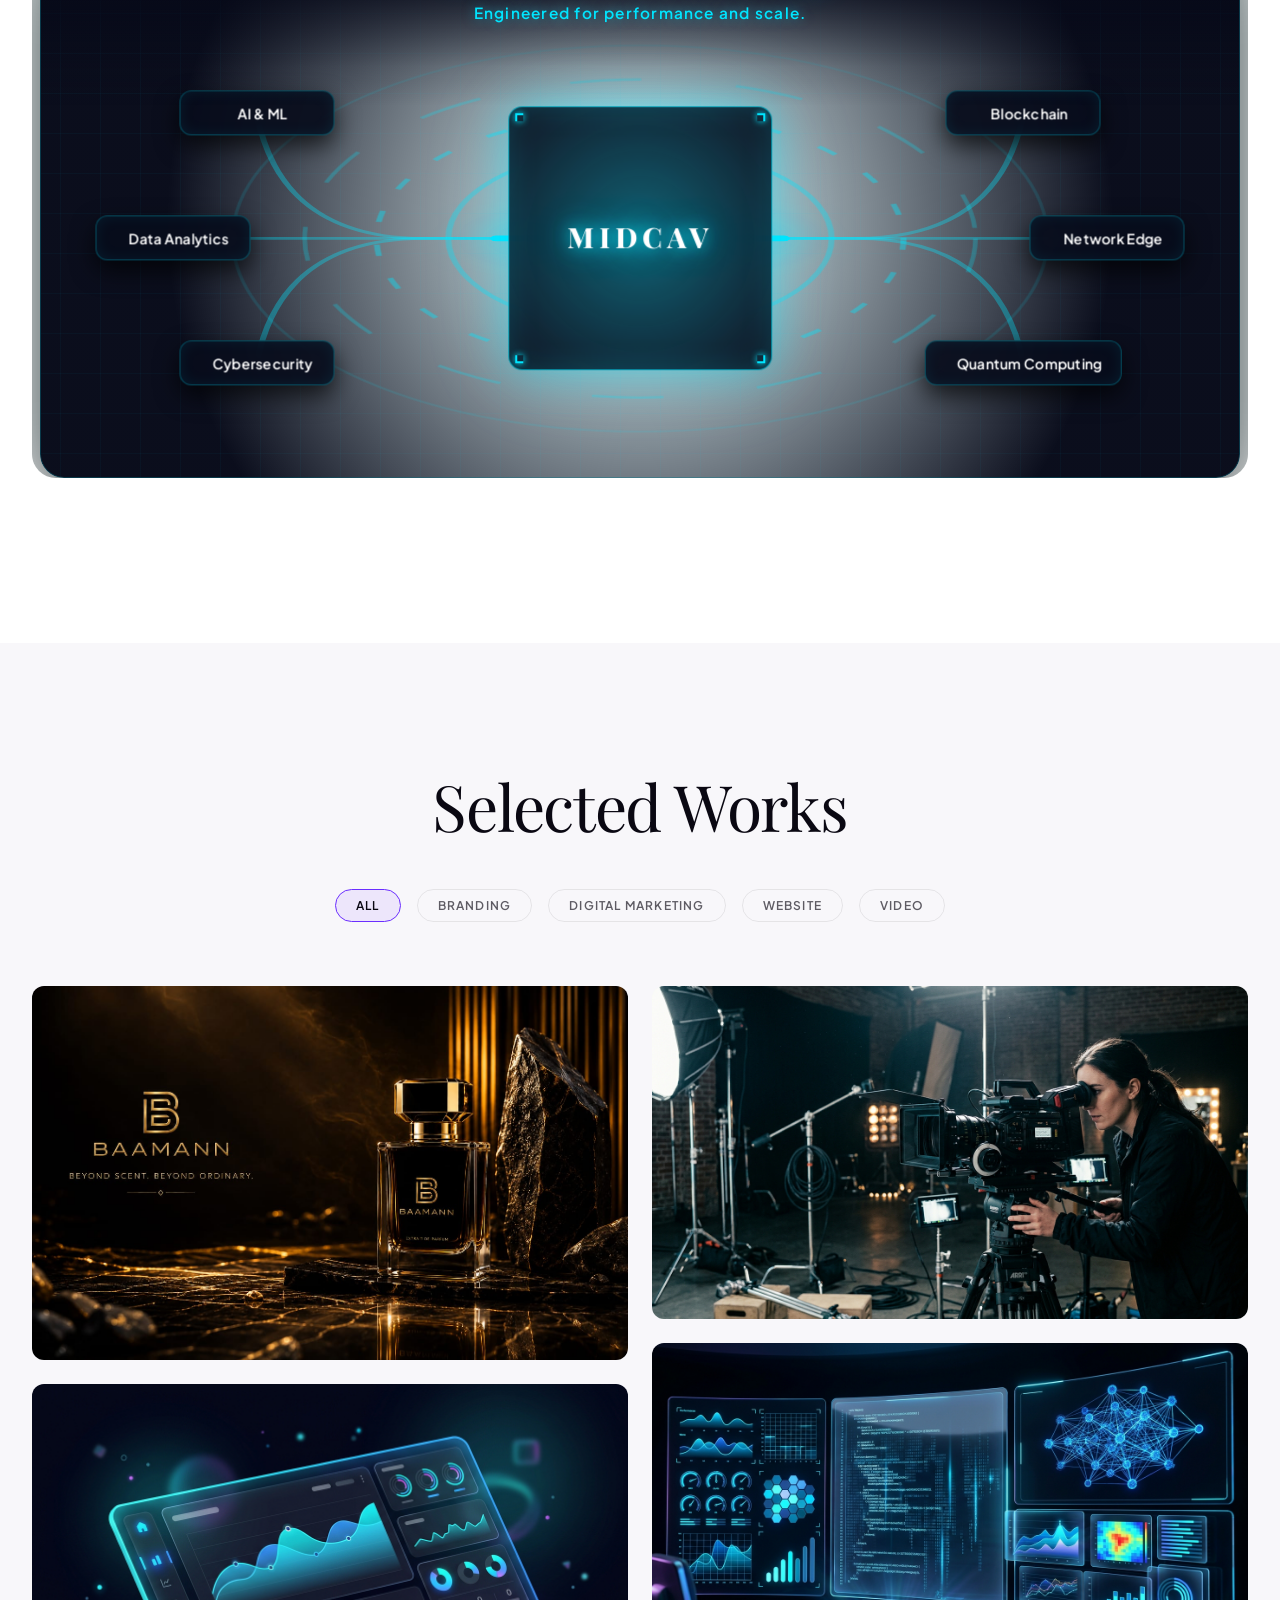
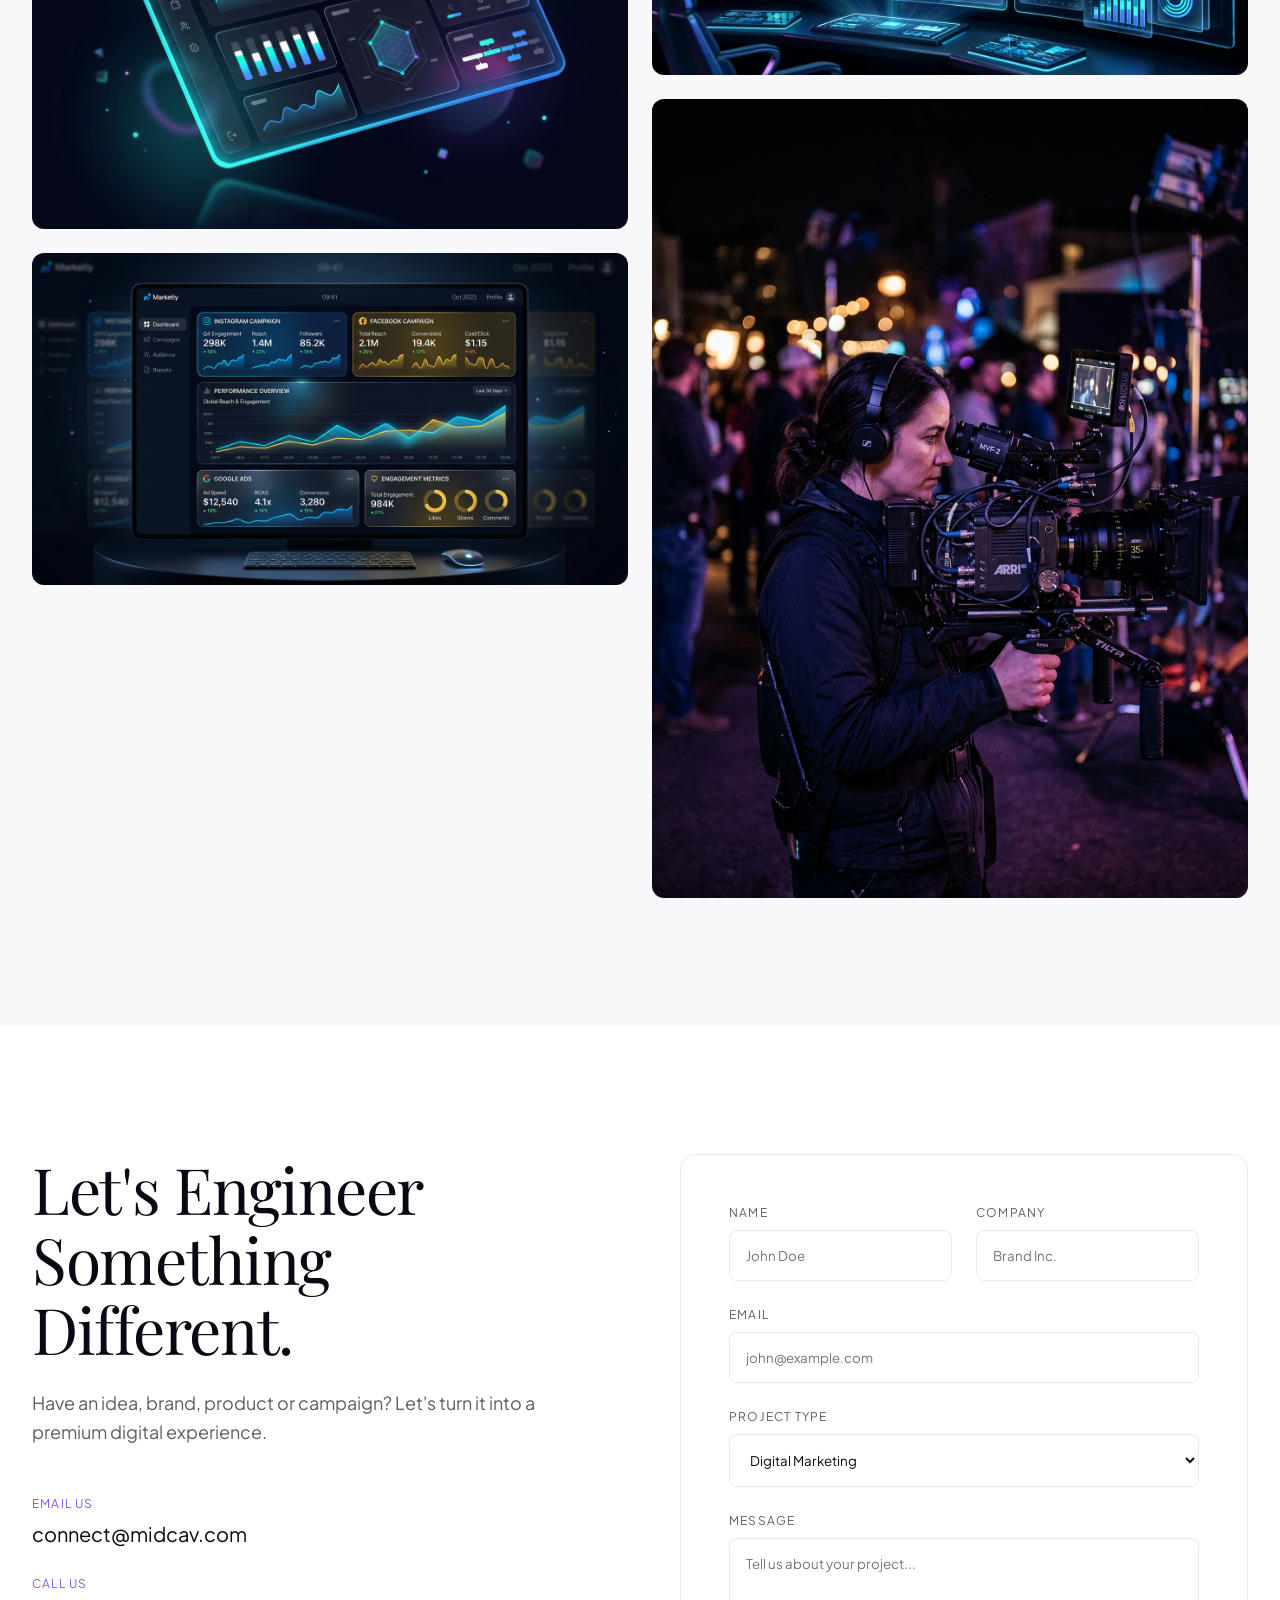
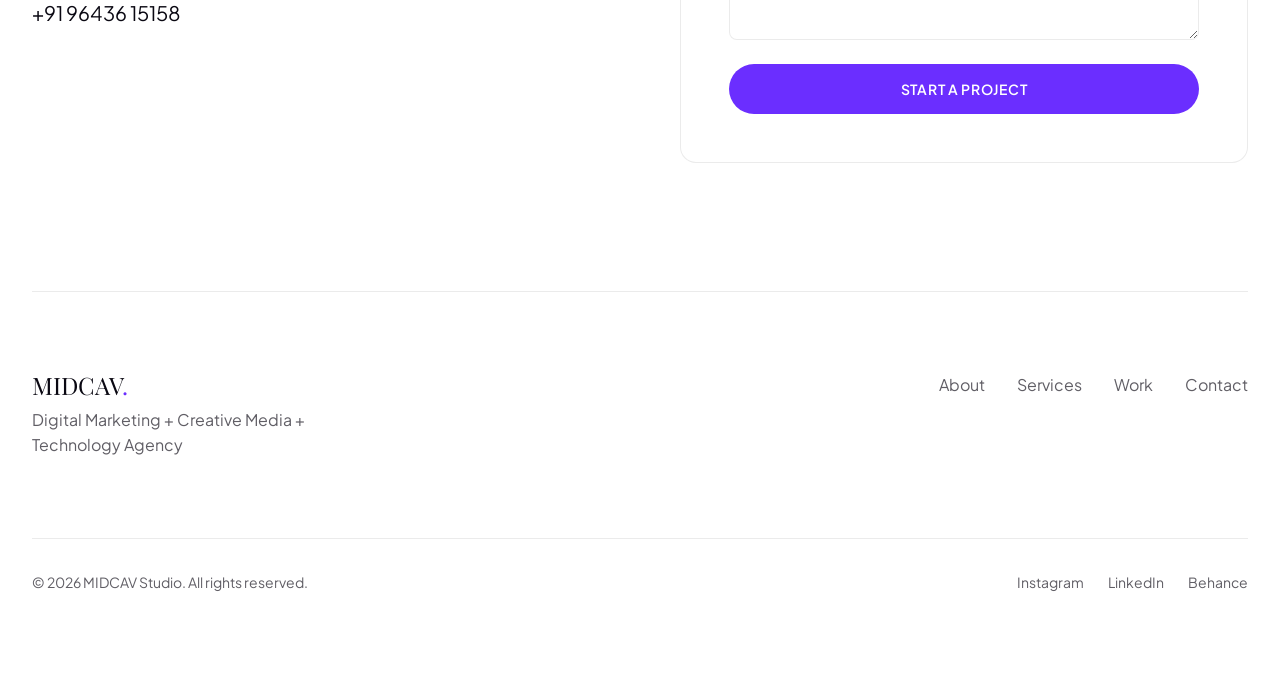
==== commit cfdd0f6f: "chnage" ====
--- a/index.html
+++ b/index.html
@@ -664,72 +664,96 @@
                 </filter>
               </defs>
               
-              <!-- Smooth Rotating Orbital Rings around Central Node -->
-              <g class="network-orbitals">
+              <!-- Desktop Orbital Rings (Center at 50, 58) -->
+              <g class="network-orbitals desktop-orbitals">
                 <circle cx="50" cy="58" r="16" class="orbit-ring r-inner" />
                 <circle cx="50" cy="58" r="22" class="orbit-ring r-mid" stroke-dasharray="2 4" />
                 <circle cx="50" cy="58" r="28" class="orbit-ring r-outer" stroke-dasharray="6 8" />
                 <circle cx="50" cy="58" r="34" class="orbit-ring r-faint" />
               </g>
 
-              <!-- Thinner Elegant Track Lines (Single Unified Neon Blue) -->
-              <g class="network-tracks">
-                <!-- Left Branches -->
+              <!-- Mobile Orbital Rings (Center at 50, 54) -->
+              <g class="network-orbitals mobile-orbitals">
+                <circle cx="50" cy="54" r="15" class="orbit-ring r-inner" />
+                <circle cx="50" cy="54" r="22" class="orbit-ring r-mid" stroke-dasharray="2 4" />
+                <circle cx="50" cy="54" r="29" class="orbit-ring r-outer" stroke-dasharray="6 8" />
+                <circle cx="50" cy="54" r="36" class="orbit-ring r-faint" />
+              </g>
+
+              <!-- Desktop Track Lines (Single Unified Neon Blue) -->
+              <g class="network-tracks desktop-tracks">
                 <path d="M 50 58 L 32 58 Q 20 58 18 36" class="track-line" />
                 <path d="M 50 58 L 12 58" class="track-line" />
                 <path d="M 50 58 L 32 58 Q 20 58 18 80" class="track-line" />
-                
-                <!-- Right Branches -->
                 <path d="M 50 58 L 68 58 Q 80 58 82 36" class="track-line" />
                 <path d="M 50 58 L 88 58" class="track-line" />
                 <path d="M 50 58 L 68 58 Q 80 58 82 80" class="track-line" />
               </g>
 
-              <!-- Animated Neon-Blue Particles (Smooth continuous flow) -->
-              <g class="network-particles">
+              <!-- Mobile Track Lines (Single Unified Neon Blue, Symmetrical Mobile Routing) -->
+              <g class="network-tracks mobile-tracks">
+                <path d="M 50 54 L 32 54 Q 22 54 21 29" class="track-line" />
+                <path d="M 50 54 L 18 54" class="track-line" />
+                <path d="M 50 54 L 32 54 Q 22 54 21 79" class="track-line" />
+                <path d="M 50 54 L 68 54 Q 78 54 79 29" class="track-line" />
+                <path d="M 50 54 L 82 54" class="track-line" />
+                <path d="M 50 54 L 68 54 Q 78 54 79 79" class="track-line" />
+              </g>
+
+              <!-- Desktop Animated Neon-Blue Particles -->
+              <g class="network-particles desktop-particles">
                 <path d="M 50 58 L 32 58 Q 20 58 18 36" class="net-particle p1" />
                 <path d="M 50 58 L 12 58" class="net-particle p2" />
                 <path d="M 50 58 L 32 58 Q 20 58 18 80" class="net-particle p3" />
-                
                 <path d="M 50 58 L 68 58 Q 80 58 82 36" class="net-particle p4" />
                 <path d="M 50 58 L 88 58" class="net-particle p5" />
                 <path d="M 50 58 L 68 58 Q 80 58 82 80" class="net-particle p6" />
               </g>
+
+              <!-- Mobile Animated Neon-Blue Particles -->
+              <g class="network-particles mobile-particles">
+                <path d="M 50 54 L 32 54 Q 22 54 21 29" class="net-particle p1" />
+                <path d="M 50 54 L 18 54" class="net-particle p2" />
+                <path d="M 50 54 L 32 54 Q 22 54 21 79" class="net-particle p3" />
+                <path d="M 50 54 L 68 54 Q 78 54 79 29" class="net-particle p4" />
+                <path d="M 50 54 L 82 54" class="net-particle p5" />
+                <path d="M 50 54 L 68 54 Q 78 54 79 79" class="net-particle p6" />
+              </g>
             </svg>
 
-            <!-- HTML Nodes (Larger & Unified Neon Blue Theme) -->
+            <!-- HTML Nodes (Responsive & Perfectly Balanced) -->
             <div class="net-nodes-wrapper">
-              <!-- Center MIDGAV Node (Enlarged & Prominent) -->
+              <!-- Center MIDCAV Node -->
               <div class="net-node center-node">
                 <div class="center-core-glow"></div>
                 <div class="center-corner-accents"><span></span><span></span><span></span><span></span></div>
-                <h3 class="nexus-title">MIDGAV</h3>
+                <h3 class="nexus-title">MIDCAV</h3>
               </div>
               
-              <!-- Outer Nodes (Left) -->
-              <div class="net-node outer-node node-left" style="left: 18%; top: 36%;">
+              <!-- Outer Nodes (Left Column) -->
+              <div class="net-node outer-node node-left node-ai">
                 <i class="fa fa-brain node-icon"></i>
                 <span class="node-label">AI &amp; ML</span>
               </div>
-              <div class="net-node outer-node node-left" style="left: 11%; top: 58%;">
+              <div class="net-node outer-node node-left node-data">
                 <i class="fa fa-chart-bar node-icon"></i>
                 <span class="node-label">Data Analytics</span>
               </div>
-              <div class="net-node outer-node node-left" style="left: 18%; top: 80%;">
+              <div class="net-node outer-node node-left node-cyber">
                 <i class="fa fa-shield-alt node-icon"></i>
                 <span class="node-label">Cybersecurity</span>
               </div>
               
-              <!-- Outer Nodes (Right) -->
-              <div class="net-node outer-node node-right" style="left: 82%; top: 36%;">
+              <!-- Outer Nodes (Right Column) -->
+              <div class="net-node outer-node node-right node-block">
                 <i class="fa fa-link node-icon"></i>
                 <span class="node-label">Blockchain</span>
               </div>
-              <div class="net-node outer-node node-right" style="left: 89%; top: 58%;">
+              <div class="net-node outer-node node-right node-edge">
                 <i class="fa fa-project-diagram node-icon"></i>
                 <span class="node-label">Network Edge</span>
               </div>
-              <div class="net-node outer-node node-right" style="left: 82%; top: 80%;">
+              <div class="net-node outer-node node-right node-quantum">
                 <i class="fa fa-atom node-icon"></i>
                 <span class="node-label">Quantum Computing</span>
               </div>
--- a/style.css
+++ b/style.css
@@ -37,6 +37,10 @@
 
   /* Easing */
   --ease-out:         cubic-bezier(0.2, 0.8, 0.2, 1);
+  
+  /* Network Scale */
+  --net-scale: 1;
+  --dm-scale: 1;
 }
 
 /* ─── LIGHT THEME OVERRIDES ─── */
@@ -63,11 +67,17 @@
 
 /* ─── RESET & BASE ─── */
 *, *::before, *::after { box-sizing: border-box; margin: 0; padding: 0; }
-html { font-size: 16px; }
+html { font-size: 16px; overflow-x: hidden; }
 body {
   background-color: var(--clr-bg); color: var(--clr-text);
   font-family: var(--font-body); line-height: 1.6;
   max-width: 100vw; overflow-x: hidden; cursor: none;
+}
+/* Touch devices: restore normal cursor & enable smooth scroll */
+@media (pointer: coarse) {
+  body, button, a { cursor: auto !important; }
+  .cursor-follower { display: none !important; }
+  * { -webkit-tap-highlight-color: transparent; }
 }
 a { color: inherit; text-decoration: none; }
 button { border: none; background: none; font-family: inherit; cursor: none; }
@@ -533,29 +543,6 @@
   .hero-ctas { flex-direction: column; width: 100%; padding: 0 2rem; }
 }
 
-@media (max-width: 768px) {
-  .cube-stage {
-    gap: 10px;
-  }
-  .stage-cube-slot {
-    width: 54px;
-    height: 96px;
-  }
-  .cube-face {
-    width: 54px;
-    height: 96px;
-  }
-  .cube-face.front { transform: translateZ(27px); padding: 0.4rem 0.2rem; }
-  .cube-face.right { transform: rotateY(90deg) translateZ(27px); }
-  .cube-face.back { transform: rotateY(180deg) translateZ(27px); }
-  .cube-face.left { transform: rotateY(-90deg) translateZ(27px); }
-  .cube-face.top { width: 54px; height: 54px; transform: rotateX(90deg) translateZ(27px); }
-  .cube-face.bottom { width: 54px; height: 54px; transform: rotateX(-90deg) translateZ(69px); }
-  .cube-letter { font-size: 1.8rem; margin-top: 0; }
-  .cube-word { font-size: 0.42rem; letter-spacing: 0.08em; }
-  .cube-desc { display: none; }
-  .cube-leds { display: none; }
-}
 
 
 .btn-glass-neon {
@@ -605,26 +592,6 @@
   box-shadow: 0 0 20px rgba(255, 255, 255, 0.3);
 }
 
-@media (max-width: 768px) {
-  .cube-carousel-wrap {
-    perspective: 1000px;
-    height: 280px;
-  }
-  .cube-carousel {
-    width: 150px;
-    height: 210px;
-  }
-  .cube-face.front { transform: translateZ(75px); }
-  .cube-face.right { transform: rotateY(90deg) translateZ(75px); }
-  .cube-face.back { transform: rotateY(180deg) translateZ(75px); }
-  .cube-face.left { transform: rotateY(-90deg) translateZ(75px); }
-  .cube-logo { width: 50px; }
-  .dim-letter { font-size: 4rem; }
-  .dim-word { font-size: 0.8rem; }
-  .dim-desc { font-size: 0.55rem; display: none; }
-  .hero-ctas { flex-direction: column; width: 100%; padding: 0 2rem; }
-}
-
 /* Existing hero CTAs */
 .hero-ctas { display: flex; gap: 1.5rem; justify-content: center; }
 [data-theme="light"] .hero-ctas .btn-outline { border-color: rgba(0,0,0,0.2); background: rgba(255,255,255,0.5); backdrop-filter: blur(5px); }
@@ -636,7 +603,14 @@
 .split-layout.reverse .split-visuals { order: -1; }
 .tech-split { grid-template-columns: 1fr; gap: 3rem; }
 .tech-split .split-text { order: 1; text-align: center; }
-.tech-split .split-visuals { order: 2; width: 100%; }
+.tech-split .split-visuals {
+  order: 2;
+  width: 100%;
+  height: calc(570px * var(--net-scale));
+  position: relative;
+  overflow: hidden;
+  border-radius: 24px;
+}
 
 /* ─── TECHNOLOGY SECTION FULL-PAGE ─── */
 .technology-section {
@@ -651,10 +625,11 @@
 
 /* ─── INTERACTIVE NETWORK COMPONENT (Creative Technology) ─── */
 .interactive-network {
-  position: relative;
-  width: 100%;
-  aspect-ratio: 21/10;
-  min-height: 82vh;
+  position: absolute;
+  left: 50%;
+  top: 50%;
+  width: 1200px;
+  height: 570px;
   background: radial-gradient(circle at 50% 55%, rgba(0, 229, 255, 0.08) 0%, rgba(6, 9, 24, 0.98) 70%);
   border: 1px solid rgba(0, 229, 255, 0.2);
   border-radius: 24px;
@@ -663,6 +638,9 @@
   display: flex;
   align-items: center;
   justify-content: center;
+  transform: translate(-50%, -50%) scale(var(--net-scale));
+  transform-origin: center center;
+  flex-shrink: 0;
 }
 
 .network-grid-bg {
@@ -725,6 +703,18 @@
   z-index: 2;
 }
 
+/* Dual Track & Orbital Visibility */
+.desktop-orbitals,
+.desktop-tracks,
+.desktop-particles {
+  display: block;
+}
+.mobile-orbitals,
+.mobile-tracks,
+.mobile-particles {
+  display: none;
+}
+
 /* Thinner Connecting Lines (Unified Single Neon Blue) */
 .track-line {
   fill: none;
@@ -735,9 +725,25 @@
 }
 
 /* Smooth Rotating Orbital Rings around Central Node */
-.network-orbitals {
+.desktop-orbitals {
   transform-origin: 50px 58px;
   animation: orbitalSpin 40s linear infinite;
+  will-change: transform;
+}
+.desktop-orbitals .r-mid {
+  transform-origin: 50px 58px;
+  animation: orbitalSpinRev 28s linear infinite;
+  will-change: transform;
+}
+
+.mobile-orbitals {
+  transform-origin: 50px 54px;
+  animation: orbitalSpin 40s linear infinite;
+  will-change: transform;
+}
+.mobile-orbitals .r-mid {
+  transform-origin: 50px 54px;
+  animation: orbitalSpinRev 28s linear infinite;
   will-change: transform;
 }
 
@@ -755,9 +761,6 @@
 .r-mid {
   stroke: rgba(0, 229, 255, 0.4);
   stroke-width: 0.5;
-  transform-origin: 50px 58px;
-  animation: orbitalSpinRev 28s linear infinite;
-  will-change: transform;
 }
 
 .r-outer {
@@ -824,7 +827,7 @@
   border-radius: 14px;
 }
 
-/* Central MIDGAV Node (20-25% Larger & Prominent) */
+/* Central MIDCAV Node (20-25% Larger & Prominent) */
 .center-node {
   left: 50%;
   top: 58%;
@@ -898,6 +901,14 @@
   gap: 0.75rem;
 }
 
+/* Desktop Positioning Classes */
+.node-ai { left: 18%; top: 36%; }
+.node-data { left: 11%; top: 58%; }
+.node-cyber { left: 18%; top: 80%; }
+.node-block { left: 82%; top: 36%; }
+.node-edge { left: 89%; top: 58%; }
+.node-quantum { left: 82%; top: 80%; }
+
 .outer-node .node-icon {
   font-size: 1.2rem;
   color: #00e5ff !important;
@@ -1271,60 +1282,398 @@
 .social-links { display: flex; gap: 1.5rem; }
 .social-links a:hover { color: var(--clr-primary); }
 
-/* ─── RESPONSIVE ─── */
+/* ═══════════════════════════════════════════════════════════════
+   RESPONSIVE — TABLET (≤1024px) & MOBILE (≤768px, ≤480px)
+   ═══════════════════════════════════════════════════════════════ */
+
+/* ─── GLOBAL BASE: prevent horizontal overflow on ALL pages ─── */
+html {
+  overflow-x: hidden;
+  max-width: 100vw;
+}
+body {
+  overflow-x: hidden;
+  max-width: 100vw;
+}
+
+/* ─── TABLET ≤ 1024px ─── */
 @media (max-width: 1024px) {
   .nav-links { display: none; }
   .menu-toggle { display: flex; }
-  .about-grid, .split-layout, .contact-grid { grid-template-columns: 1fr; gap: 3rem; }
+
+  .about-grid,
+  .split-layout,
+  .contact-grid { grid-template-columns: 1fr; gap: 2.5rem; }
   .tech-split { grid-template-columns: 1fr; gap: 2rem; }
-  .interactive-network { aspect-ratio: 16/10; min-height: 65vh; }
   .split-layout.reverse .split-visuals { order: -1; }
+
   .stats-grid { grid-template-columns: 1fr 1fr; }
+  .social-grid { grid-template-columns: 1fr 1fr; }
+  .video-grid { grid-template-columns: 1fr 1fr; }
   .collage-grid { grid-template-columns: 1fr; }
   .collage-item.large { grid-column: span 1; }
-  .social-grid { grid-template-columns: 1fr 1fr; }
-  .video-grid { grid-template-columns: 1fr; }
-  .dim-card { width: 95px; height: 95px; border-radius: 50%; }
-}
+
+
+
+  /* DM Hero layout (old pages) */
+  .dm-hero-layout { grid-template-columns: 1fr; text-align: center; gap: 40px; }
+  .dm-hero-content p { margin: 20px auto; }
+  .stat-card-1, .stat-card-2 {
+    position: relative;
+    top: auto; left: auto; bottom: auto; right: auto;
+    display: inline-block;
+    margin: 10px;
+  }
+  .dm-services-grid { grid-template-columns: repeat(2, 1fr); }
+}
+
+/* ─── MOBILE ≤ 768px ─── */
 @media (max-width: 768px) {
-  html, body { max-width: 100vw; overflow-x: hidden; }
-  .container { padding: 0 1.5rem; }
-  .midcav-tagline { font-size: clamp(2.5rem, 8vw, 4rem); word-break: break-word; }
-  .section-title { font-size: clamp(2rem, 6vw, 2.5rem); word-break: break-word; }
-  
-  .dm-card { flex: 0 0 85vw; max-width: 320px; height: 360px; }
-  .dm-explorer-group { gap: 1rem; padding-right: 1rem; }
-  
-  .interactive-network { width: 100%; min-height: 520px; aspect-ratio: auto; overflow: hidden; }
-  .center-node { width: 30%; min-width: 125px; }
-  .nexus-title { font-size: 1.15rem; }
-  .outer-node { min-width: 105px; padding: 0.4rem 0.65rem; gap: 0.4rem; }
-  .outer-node .node-icon { font-size: 0.95rem; }
-  .node-label { font-size: 0.72rem; }
-  .video-card { height: 300px; }
-  
-  .masonry-gallery { column-count: 1; }
-  .form-row { grid-template-columns: 1fr; }
-  .footer-top { flex-direction: column; gap: 2rem; }
-  .footer-bottom { flex-direction: column; gap: 1rem; text-align: center; }
+  /* === GLOBAL === */
+  html, body {
+    width: 100%;
+    max-width: 100vw;
+    overflow-x: hidden;
+    cursor: auto !important;
+  }
+  * { box-sizing: border-box; }
+  button, a { cursor: pointer !important; }
+  .cursor-follower { display: none !important; }
+
+  .container { padding: 0 1rem; max-width: 100%; }
+  .pt-lg { padding-top: clamp(2.5rem, 8vw, 4rem); }
+  .pb-lg { padding-bottom: clamp(2.5rem, 8vw, 4rem); }
+  .section-title {
+    font-size: clamp(1.6rem, 6vw, 2.4rem);
+    word-break: break-word;
+    overflow-wrap: break-word;
+  }
+  .section-desc { font-size: 0.95rem; max-width: 100%; }
+  .eyebrow { font-size: 0.68rem; letter-spacing: 0.16em; }
+
+  /* === NAVBAR === */
+  .navbar { height: 64px; }
+  .nav-container { padding: 0 1rem; height: 64px; }
+  .brand-logo-icon { height: 30px; }
+  .brand-logo-wordmark { height: 22px; }
+  .mobile-menu {
+    top: 64px;
+    padding: 1.5rem 1rem;
+    max-height: calc(100vh - 64px);
+    overflow-y: auto;
+  }
+  .mobile-links a {
+    font-size: 1.1rem;
+    padding-bottom: 0.85rem;
+    margin-bottom: 0.15rem;
+  }
+
+  /* === HERO — 3D CUBE CAROUSEL === */
+  .hero-section {
+    min-height: 100svh;
+    padding: 64px 0 1.5rem;
+    align-items: center;
+    overflow: hidden;
+  }
+  .hero-content {
+    padding: 0;
+    width: 100%;
+    max-width: 100vw;
+    overflow: hidden;
+  }
+  .cube-stage-wrap {
+    width: 100%;
+    max-width: 100vw;
+    height: clamp(180px, 42vw, 240px);
+    margin-bottom: 1.5rem;
+    overflow: visible;
+    perspective: 800px;
+  }
+  .cube-stage {
+    gap: clamp(3px, 1.2vw, 6px);
+    width: 100%;
+    justify-content: center;
+    align-items: flex-end;
+    padding: 0 4px;
+  }
+  .stage-cube-slot {
+    width: clamp(42px, 12vw, 50px);
+    height: clamp(70px, 20vw, 88px);
+    perspective: 700px;
+    flex-shrink: 0;
+  }
+  /* Mobile arc layout — flatten it */
+  .stage-cube-slot.slot-0 { transform: rotateY(8deg) translateZ(-8px) scale(0.95); }
+  .stage-cube-slot.slot-1 { transform: rotateY(4deg) translateZ(-3px) scale(0.97); }
+  .stage-cube-slot.slot-2 { transform: rotateY(0deg) translateZ(3px) scale(1.02); }
+  .stage-cube-slot.slot-3 { transform: rotateY(0deg) translateZ(3px) scale(1.02); }
+  .stage-cube-slot.slot-4 { transform: rotateY(-4deg) translateZ(-3px) scale(0.97); }
+  .stage-cube-slot.slot-5 { transform: rotateY(-8deg) translateZ(-8px) scale(0.95); }
+
+  .cube-face {
+    width: 100%;
+    height: 100%;
+    border-radius: 7px;
+    border-width: 1px;
+  }
+  .cube-face.front {
+    transform: translateZ(clamp(21px, 6vw, 25px));
+    padding: 0.3rem 0.1rem;
+    justify-content: center;
+    gap: 0.2rem;
+  }
+  .cube-face.right  { transform: rotateY(90deg)   translateZ(clamp(21px, 6vw, 25px)); }
+  .cube-face.back   { transform: rotateY(180deg)  translateZ(clamp(21px, 6vw, 25px)); }
+  .cube-face.left   { transform: rotateY(-90deg)  translateZ(clamp(21px, 6vw, 25px)); }
+  .cube-face.top {
+    width: clamp(42px, 12vw, 50px);
+    height: clamp(42px, 12vw, 50px);
+    transform: rotateX(90deg) translateZ(clamp(21px, 6vw, 25px));
+  }
+  .cube-face.bottom {
+    width: clamp(42px, 12vw, 50px);
+    height: clamp(42px, 12vw, 50px);
+    transform: rotateX(-90deg) translateZ(clamp(49px, 14vw, 63px));
+  }
+
+  .cube-letter {
+    font-size: clamp(1.3rem, 4.2vw, 1.6rem);
+    margin-top: 0;
+  }
+  .cube-word {
+    font-size: clamp(0.3rem, 1vw, 0.38rem);
+    letter-spacing: 0.05em;
+    margin-bottom: 0;
+  }
+  .cube-leds { display: none; }
+  .cube-desc { display: none; }
+  .back-logo-text { font-size: 1.3rem; }
+  .back-logo-sub  { font-size: 0.3rem; }
+  .cube-ground-reflection { display: none; }
+
+  .stage-neon-ring {
+    width: 96%;
+    height: clamp(100px, 26vw, 150px);
+  }
+  .stage-floor-glow { display: none; }
+  .stage-arrow {
+    width: 30px;
+    height: 30px;
+    top: 40%;
+  }
+  .stage-arrow.prev { left: 2px; }
+  .stage-arrow.next { right: 2px; }
+
+  .hero-ctas {
+    display: flex;
+    flex-direction: column;
+    align-items: center;
+    gap: 0.75rem;
+    width: 90%;
+    max-width: 300px;
+    margin: 0 auto;
+  }
+  .hero-ctas .btn,
+  .hero-ctas .btn-glass-neon {
+    width: 100%;
+    padding: 0.8rem 1.2rem;
+    font-size: 0.75rem;
+    text-align: center;
+  }
+
+  /* === ABOUT SECTION === */
+  .about-grid { grid-template-columns: 1fr; gap: 2rem; }
+  .about-tagline-sub {
+    font-size: clamp(0.75rem, 2.5vw, 0.9rem);
+    letter-spacing: 0.1em;
+    line-height: 1.6;
+    margin-bottom: 1rem;
+  }
+  .about-quad-grid { gap: 0.4rem; }
+  .about-img-card { aspect-ratio: 1/1; }
+  .about-img-label { font-size: 0.5rem; padding: 0.3rem 0.4rem; }
+
+  /* === DIGITAL MARKETING 4-SLIDE SECTION === */
+  .marketing-section .section-header { margin-bottom: 1.5rem; }
+  .dm-subtitle { font-size: 0.85rem; margin-bottom: 1.2rem; }
+
+  .dm-slide-nav-pills {
+    display: grid;
+    grid-template-columns: 1fr 1fr;
+    gap: 0.45rem;
+    width: 100%;
+    margin-bottom: 1.5rem;
+  }
+  .dm-nav-pill {
+    padding: 0.5rem 0.4rem;
+    justify-content: center;
+    text-align: center;
+    width: 100%;
+    min-height: 44px; /* touch target */
+  }
+  .dm-nav-pill .pill-num {
+    font-size: 0.62rem;
+    padding: 0.12rem 0.32rem;
+    border-radius: 6px;
+  }
+  .dm-nav-pill .pill-title {
+    font-size: 0.68rem;
+    letter-spacing: 0.01em;
+    line-height: 1.2;
+  }
+
+
+
+  .dm-slider-footer { margin-top: 1.2rem; gap: 1rem; }
+  .dm-slide-arrow { width: 36px; height: 36px; min-width: 36px; }
+  .dm-slide-dots .dm-dot { width: 8px; height: 8px; }
+  .dm-slide-dots .dm-dot.active { width: 22px; }
+
+  /* === BRANDING SECTION === */
+  .split-layout { grid-template-columns: 1fr; gap: 2rem; }
+  .split-layout.reverse .split-visuals { order: -1; }
+  .image-card img { width: 100%; height: auto; border-radius: 10px; }
+
+  /* === SOCIAL MEDIA GRID === */
+  .social-grid {
+    grid-template-columns: 1fr 1fr;
+    gap: 0.5rem;
+  }
+  .social-post {
+    aspect-ratio: 1/1;
+    border-radius: 10px;
+    min-height: 140px;
+  }
+
+  /* === DIGITAL EXPERIENCES SECTION === */
+  .showcase-large img { border-radius: 10px; }
+
+  /* === VIDEO STUDIO SECTION === */
+  .video-grid { grid-template-columns: 1fr; gap: 1rem; }
+  .video-card { height: auto; min-height: 220px; border-radius: 12px; }
+  .video-thumb { height: 180px; }
+
+  /* === CREATIVE TECHNOLOGY SECTION === */
+  .technology-section {
+    min-height: auto !important;
+    height: auto !important;
+    padding: 2.5rem 0 1rem 0 !important;
+  }
+  .technology-section .container {
+    padding: 0 !important;
+    max-width: 100% !important;
+    width: 100% !important;
+  }
+  .tech-split {
+    gap: 0 !important;
+  }
+  .tech-split .split-visuals {
+    border-radius: 0 !important;
+    height: calc(570px * var(--net-scale)) !important;
+  }
+  .interactive-network {
+    border-radius: 0 !important;
+    border-left: none !important;
+    border-right: none !important;
+  }
+  /* === PORTFOLIO SECTION === */
+  .portfolio-header {
+    flex-direction: column;
+    gap: 1rem;
+    align-items: flex-start;
+  }
+  .portfolio-filters {
+    display: flex;
+    flex-wrap: wrap;
+    gap: 0.4rem;
+  }
+  .filter-btn {
+    padding: 0.35rem 0.7rem;
+    font-size: 0.65rem;
+    min-height: 36px;
+  }
+  .masonry-gallery { column-count: 1; gap: 0.75rem; }
+  .masonry-item {
+    break-inside: avoid;
+    margin-bottom: 0.75rem;
+    border-radius: 10px;
+    overflow: hidden;
+  }
+  .masonry-item img { width: 100%; height: auto; }
+
+  /* === CONTACT SECTION === */
+  .contact-grid { grid-template-columns: 1fr; gap: 2rem; }
+  .contact-form { padding: 1.25rem 1rem; border-radius: 14px; }
+  .form-row { grid-template-columns: 1fr; gap: 0.75rem; }
+  .form-group { margin-bottom: 1rem; }
+  /* Prevent iOS auto-zoom on inputs (must be ≥16px) */
+  .form-group input,
+  .form-group select,
+  .form-group textarea {
+    font-size: 16px !important;
+    padding: 0.8rem 0.9rem;
+  }
+  .contact-details { gap: 1.2rem; }
+
+  /* === FOOTER === */
+  .footer-top {
+    flex-direction: column;
+    gap: 1.5rem;
+    text-align: center;
+    padding-top: 2rem;
+    padding-bottom: 1.5rem;
+  }
+  .footer-brand p { max-width: 100%; font-size: 0.85rem; }
+  .footer-links {
+    flex-wrap: wrap;
+    justify-content: center;
+    gap: 1rem;
+  }
+  .footer-bottom {
+    flex-direction: column;
+    gap: 0.75rem;
+    text-align: center;
+    font-size: 0.8rem;
+  }
   .social-links { justify-content: center; }
-  .contact-form { padding: 1.5rem; }
-  /* Dimension cards: 3 per row on tablet-ish */
-  .midcav-dims { gap: 0.75rem; }
-  .dim-card { width: 88px; height: 88px; border-radius: 50%; }
-  .dim-letter { font-size: 2rem; }
-  /* Quad grid: keep 2 cols, tighten gap */
-  .about-quad-grid { gap: 0.5rem; }
-}
-
+}
+
+/* ─── SMALL MOBILE ≤ 480px ─── */
 @media (max-width: 480px) {
-  /* Dimension cards: 3 per row on small phones (2 columns) */
-  .midcav-dims { gap: 0.6rem; }
-  .dim-card { width: 80px; height: 80px; min-width: 80px; border-radius: 50%; }
-  .dim-letter { font-size: 1.7rem; }
-  .dim-word { font-size: 0.5rem; letter-spacing: 0.12em; }
-  .midcav-wordmark { margin-bottom: 2rem; }
-}
+  .container { padding: 0 0.85rem; }
+
+  /* Hero Cubes — smallest phones */
+  .cube-stage-wrap { height: clamp(160px, 40vw, 200px); }
+  .cube-stage { gap: clamp(2px, 1vw, 4px); }
+  .stage-cube-slot {
+    width: clamp(38px, 11.5vw, 44px);
+    height: clamp(65px, 19vw, 78px);
+  }
+  .cube-face.front  { transform: translateZ(clamp(19px, 5.75vw, 22px)); }
+  .cube-face.right  { transform: rotateY(90deg)  translateZ(clamp(19px, 5.75vw, 22px)); }
+  .cube-face.back   { transform: rotateY(180deg) translateZ(clamp(19px, 5.75vw, 22px)); }
+  .cube-face.left   { transform: rotateY(-90deg) translateZ(clamp(19px, 5.75vw, 22px)); }
+  .cube-face.top,
+  .cube-face.bottom { width: clamp(38px, 11.5vw, 44px); height: clamp(38px, 11.5vw, 44px); }
+  .cube-face.top    { transform: rotateX(90deg)  translateZ(clamp(19px, 5.75vw, 22px)); }
+  .cube-face.bottom { transform: rotateX(-90deg) translateZ(clamp(46px, 13.75vw, 56px)); }
+  .cube-letter { font-size: clamp(1.1rem, 3.5vw, 1.4rem); }
+  .cube-word   { font-size: 0.28rem; }
+
+
+
+  /* DM Slider pills — wrap on very small */
+  .dm-nav-pill .pill-title { font-size: 0.62rem; }
+
+  /* Social grid */
+  .social-post { min-height: 120px; }
+
+  /* Portfolio */
+  .filter-btn { font-size: 0.6rem; padding: 0.3rem 0.6rem; }
+}
+
+
+
 
 /* ======================================================================= */
 /* DIGITAL MARKETING SECTION (3 PAGES)                                     */
@@ -1540,29 +1889,6 @@
   font-weight: 600;
 }
 
-/* Responsive */
-@media (max-width: 1024px) {
-  .dm-hero-layout {
-    grid-template-columns: 1fr;
-    text-align: center;
-    gap: 40px;
-  }
-  .dm-hero-content p {
-    margin: 20px auto;
-  }
-  .hero-ctas {
-    justify-content: center !important;
-  }
-  .stat-card-1, .stat-card-2 {
-    position: relative;
-    top: auto; left: auto; bottom: auto; right: auto;
-    display: inline-block;
-    margin: 10px;
-  }
-  .dm-services-grid {
-    grid-template-columns: repeat(2, 1fr);
-  }
-}
 /* ─────────────────────────────────────────────────────────────── */
 /*  DIGITAL MARKETING 4-SLIDE INTERACTIVE SECTION                  */
 /* ─────────────────────────────────────────────────────────────── */
@@ -1652,6 +1978,8 @@
   position: relative;
   overflow: hidden;
   border-radius: 20px;
+  width: 100%;
+  height: calc(580px * var(--dm-scale));
 }
 
 .dm-slide-track {
@@ -1659,15 +1987,18 @@
   transition: transform 0.6s cubic-bezier(0.2, 0.8, 0.2, 1);
   will-change: transform;
   width: 100%;
+  height: 100%;
 }
 
 /* Individual Slide Card */
 .dm-slide-card {
   min-width: 100%;
+  height: 100%;
   box-sizing: border-box;
   opacity: 0.4;
   transition: opacity 0.5s ease, transform 0.5s ease;
   transform: scale(0.97);
+  position: relative;
 }
 
 .dm-slide-card.active {
@@ -1676,6 +2007,12 @@
 }
 
 .dm-slide-grid {
+  position: absolute;
+  left: 50%;
+  top: 50%;
+  width: 1150px;
+  height: 580px;
+  box-sizing: border-box;
   display: grid;
   grid-template-columns: 1.15fr 0.85fr;
   gap: 3rem;
@@ -1689,7 +2026,8 @@
   box-shadow:
     inset 0 0 35px rgba(0, 229, 255, 0.08),
     0 15px 40px rgba(0, 0, 0, 0.7);
-  position: relative;
+  transform: translate(-50%, -50%) scale(var(--dm-scale));
+  transform-origin: center center;
   overflow: hidden;
 }
 
@@ -1889,6 +2227,7 @@
   padding: 0;
 }
 
+
 .dm-slide-dots .dm-dot.active {
   width: 32px;
   border-radius: 20px;
@@ -1896,41 +2235,145 @@
   box-shadow: 0 0 15px rgba(0, 229, 255, 0.8);
 }
 
-/* Responsive Media Queries */
-@media (max-width: 1024px) {
+/* ═══════════════════════════════════════════════════════════════
+   DM SLIDER — MOBILE FULL-FLUID OVERRIDE (max-width: 768px)
+   Drops the desktop-scale transform. Card fills viewport width
+   with natural auto height, giving ~25-30% more visual size.
+   Desktop layout and JS scale engine remain completely untouched.
+   ═══════════════════════════════════════════════════════════════ */
+@media (max-width: 768px) {
+
+  /* 1 — Viewport: auto height so the card drives its own size */
+  .dm-slide-viewport {
+    height: auto !important;
+    overflow: hidden;
+    border-radius: 18px;
+  }
+
+  /* 2 — Track height matches card content */
+  .dm-slide-track {
+    height: auto;
+  }
+
+  /* 3 — Each slide card: full viewport width, auto height */
+  .dm-slide-card {
+    min-width: 100%;
+    height: auto !important;
+  }
+
+  /* 4 — Grid: fluid layout, slightly larger padding & gap */
   .dm-slide-grid {
-    grid-template-columns: 1fr;
-    padding: 2.5rem 2rem;
-    gap: 2.5rem;
-  }
+    position: relative !important;
+    left: auto !important;
+    top: auto !important;
+    transform: none !important;
+    width: 100% !important;
+    height: auto !important;
+    display: grid !important;
+    grid-template-columns: 1.15fr 0.85fr !important;
+    gap: 1.2rem !important;
+    padding: 1.6rem 1.4rem !important;
+    border-radius: 18px !important;
+    align-items: center !important;
+  }
+
+  /* 5 — Info column typography (slightly larger) */
+  .dm-slide-badge {
+    font-size: 0.68rem !important;
+    padding: 0.3rem 0.7rem !important;
+    margin-bottom: 0.65rem !important;
+  }
+
+  .dm-slide-heading {
+    font-size: clamp(1.25rem, 5vw, 1.65rem) !important;
+    margin-bottom: 0.6rem !important;
+    line-height: 1.15 !important;
+  }
+
+  .dm-slide-summary {
+    font-size: 0.75rem !important;
+    line-height: 1.55 !important;
+    margin-bottom: 1rem !important;
+    max-width: 100% !important;
+  }
+
+  /* 6 — Deliverables: single-column, slightly more breathing room */
+  .dm-deliverables-list {
+    grid-template-columns: 1fr !important;
+    gap: 0.5rem !important;
+    margin-bottom: 1.1rem !important;
+  }
+
+  .dm-deliv-item {
+    padding: 0.5rem 0.7rem !important;
+    border-radius: 7px !important;
+  }
+
+  .dm-deliv-item .deliv-dot {
+    width: 5px !important;
+    height: 5px !important;
+  }
+
+  .dm-deliv-item .deliv-name {
+    font-size: 0.74rem !important;
+  }
+
+  /* 7 — CTA button */
+  .dm-slide-action .btn-glass-neon {
+    font-size: 0.68rem !important;
+    padding: 0.65rem 1.1rem !important;
+    letter-spacing: 0.08em !important;
+  }
+
+  /* 8 — Media column: full image visible, no cropping */
+  .dm-media-frame {
+    /* give the frame a dark bg so contain-mode blank areas blend in */
+    background: rgba(6, 9, 22, 0.95) !important;
+    border-radius: 12px !important;
+    overflow: hidden !important;
+  }
+
   .dm-media-frame img {
-    height: 280px;
-  }
-}
-
-@media (max-width: 768px) {
-  .dm-slide-nav-pills {
-    gap: 0.5rem;
-  }
-  .dm-nav-pill {
-    padding: 0.5rem 1rem;
-    font-size: 0.75rem;
-  }
-  .dm-nav-pill .pill-title {
-    font-size: 0.75rem;
-  }
-  .dm-deliverables-list {
-    grid-template-columns: 1fr;
-    gap: 0.6rem;
-  }
-  .dm-slide-heading {
-    font-size: 1.8rem;
-  }
-  .dm-slide-grid {
-    padding: 2rem 1.5rem;
-  }
-  .dm-media-frame img {
-    height: 220px;
-  }
-}
-
+    width: 100% !important;
+    height: 200px !important;
+    object-fit: contain !important;   /* full image, no cropping */
+    object-position: center !important;
+    display: block !important;
+  }
+
+  .dm-media-stats {
+    position: relative !important;   /* pull out of absolute so it sits below img */
+    bottom: auto !important;
+    background: rgba(6, 9, 20, 0.92) !important;
+    padding: 0.75rem !important;
+    display: flex !important;
+    justify-content: space-around !important;
+    gap: 0.5rem !important;
+    border-top: 1px solid rgba(0, 229, 255, 0.15) !important;
+  }
+
+  .dm-stat-box .stat-v {
+    font-size: 1.15rem !important;
+    margin-bottom: 0.15rem !important;
+  }
+
+  .dm-stat-box .stat-l {
+    font-size: 0.6rem !important;
+  }
+
+  /* 9 — Slider wrapper: minimal side padding for max card width */
+  .dm-slider-wrap {
+    padding: 0 0.5rem !important;
+  }
+
+  /* 10 — Footer nav controls */
+  .dm-slider-footer {
+    margin-top: 1.3rem !important;
+    gap: 1.3rem !important;
+  }
+
+  .dm-slide-arrow {
+    width: 40px !important;
+    height: 40px !important;
+  }
+}
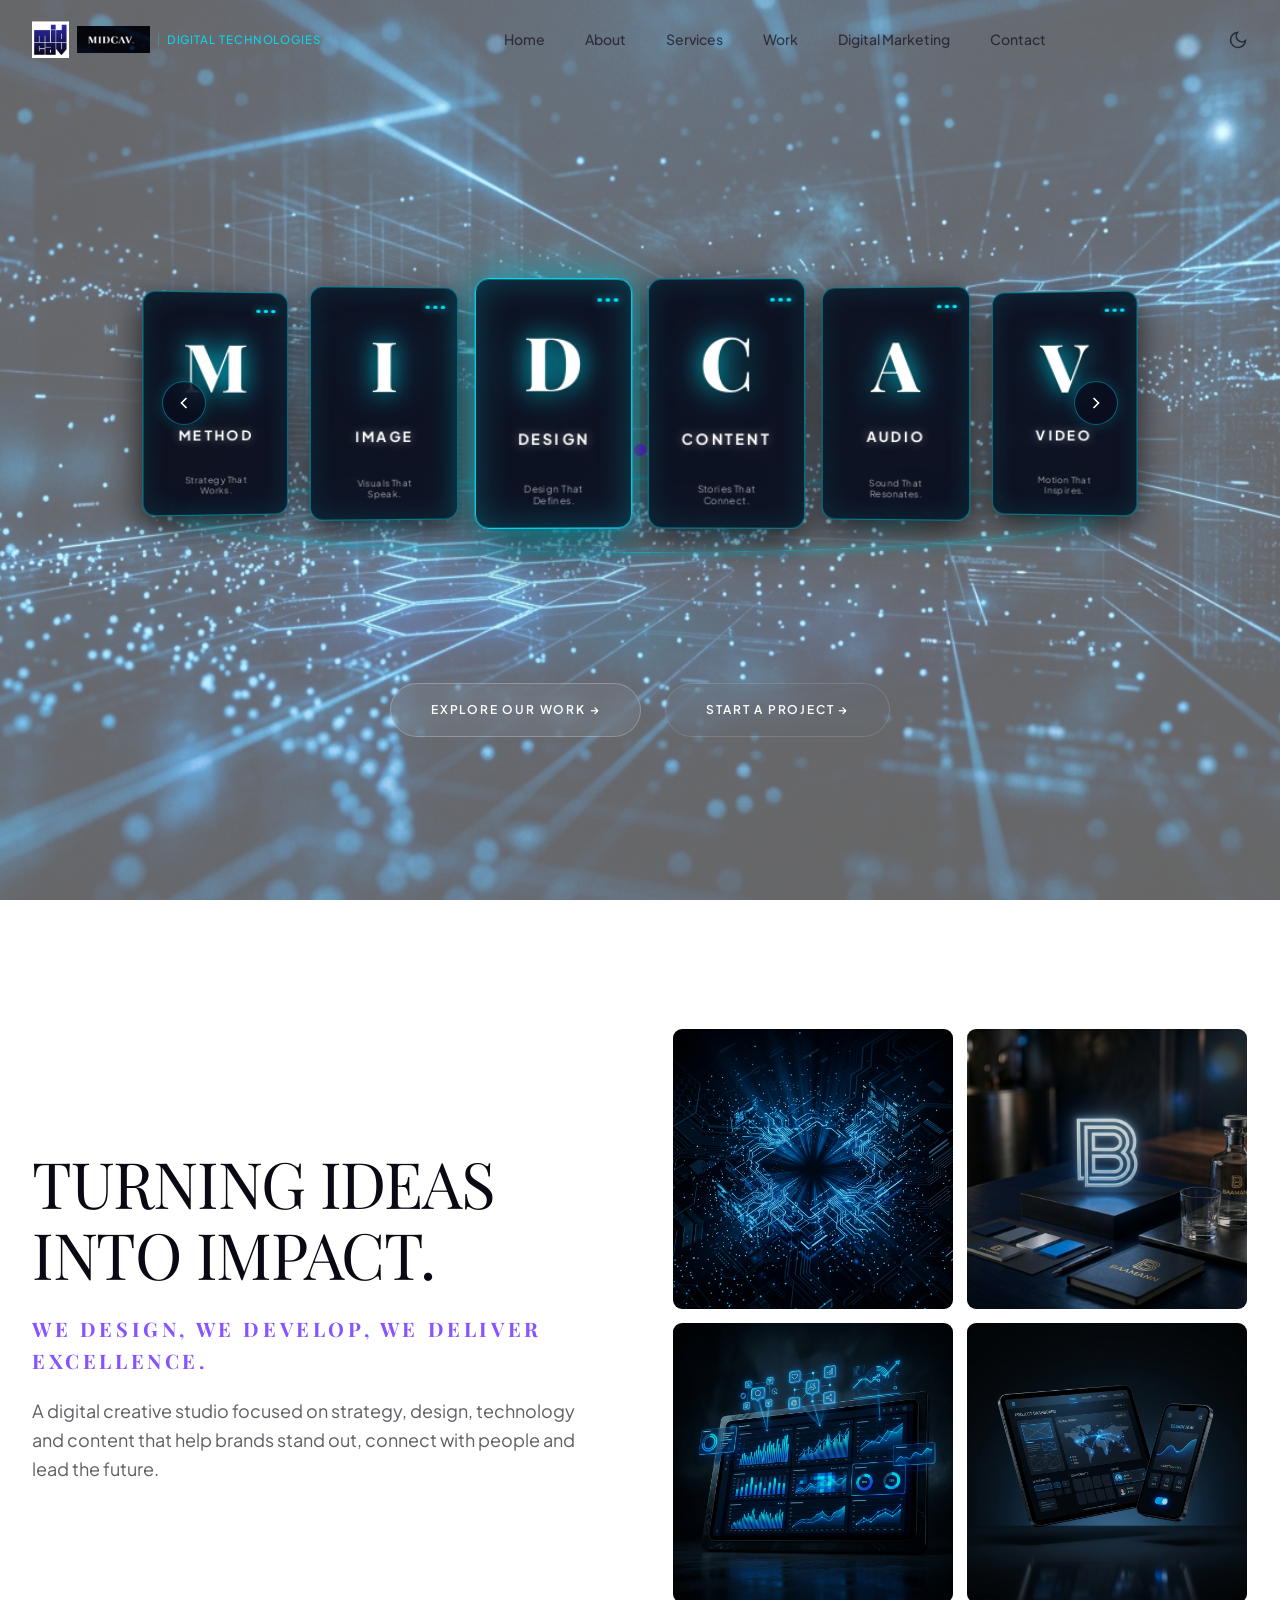
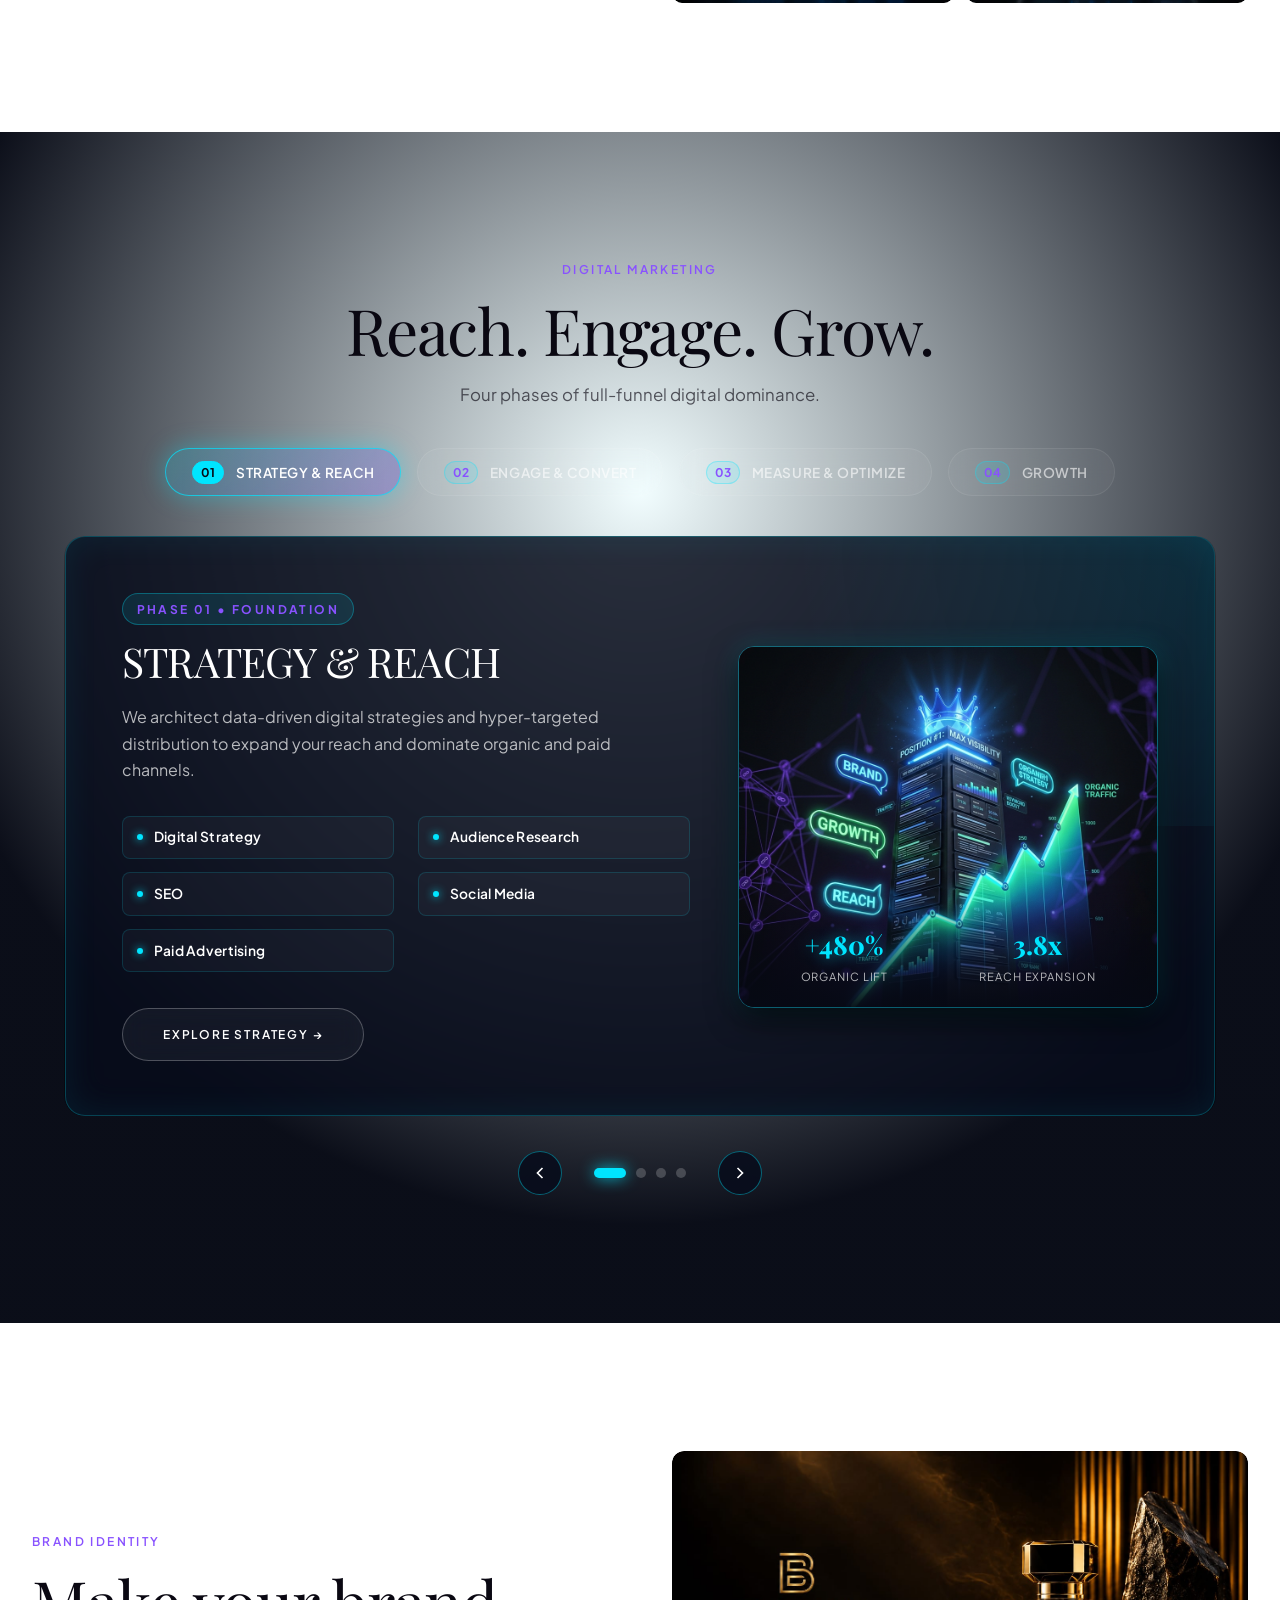
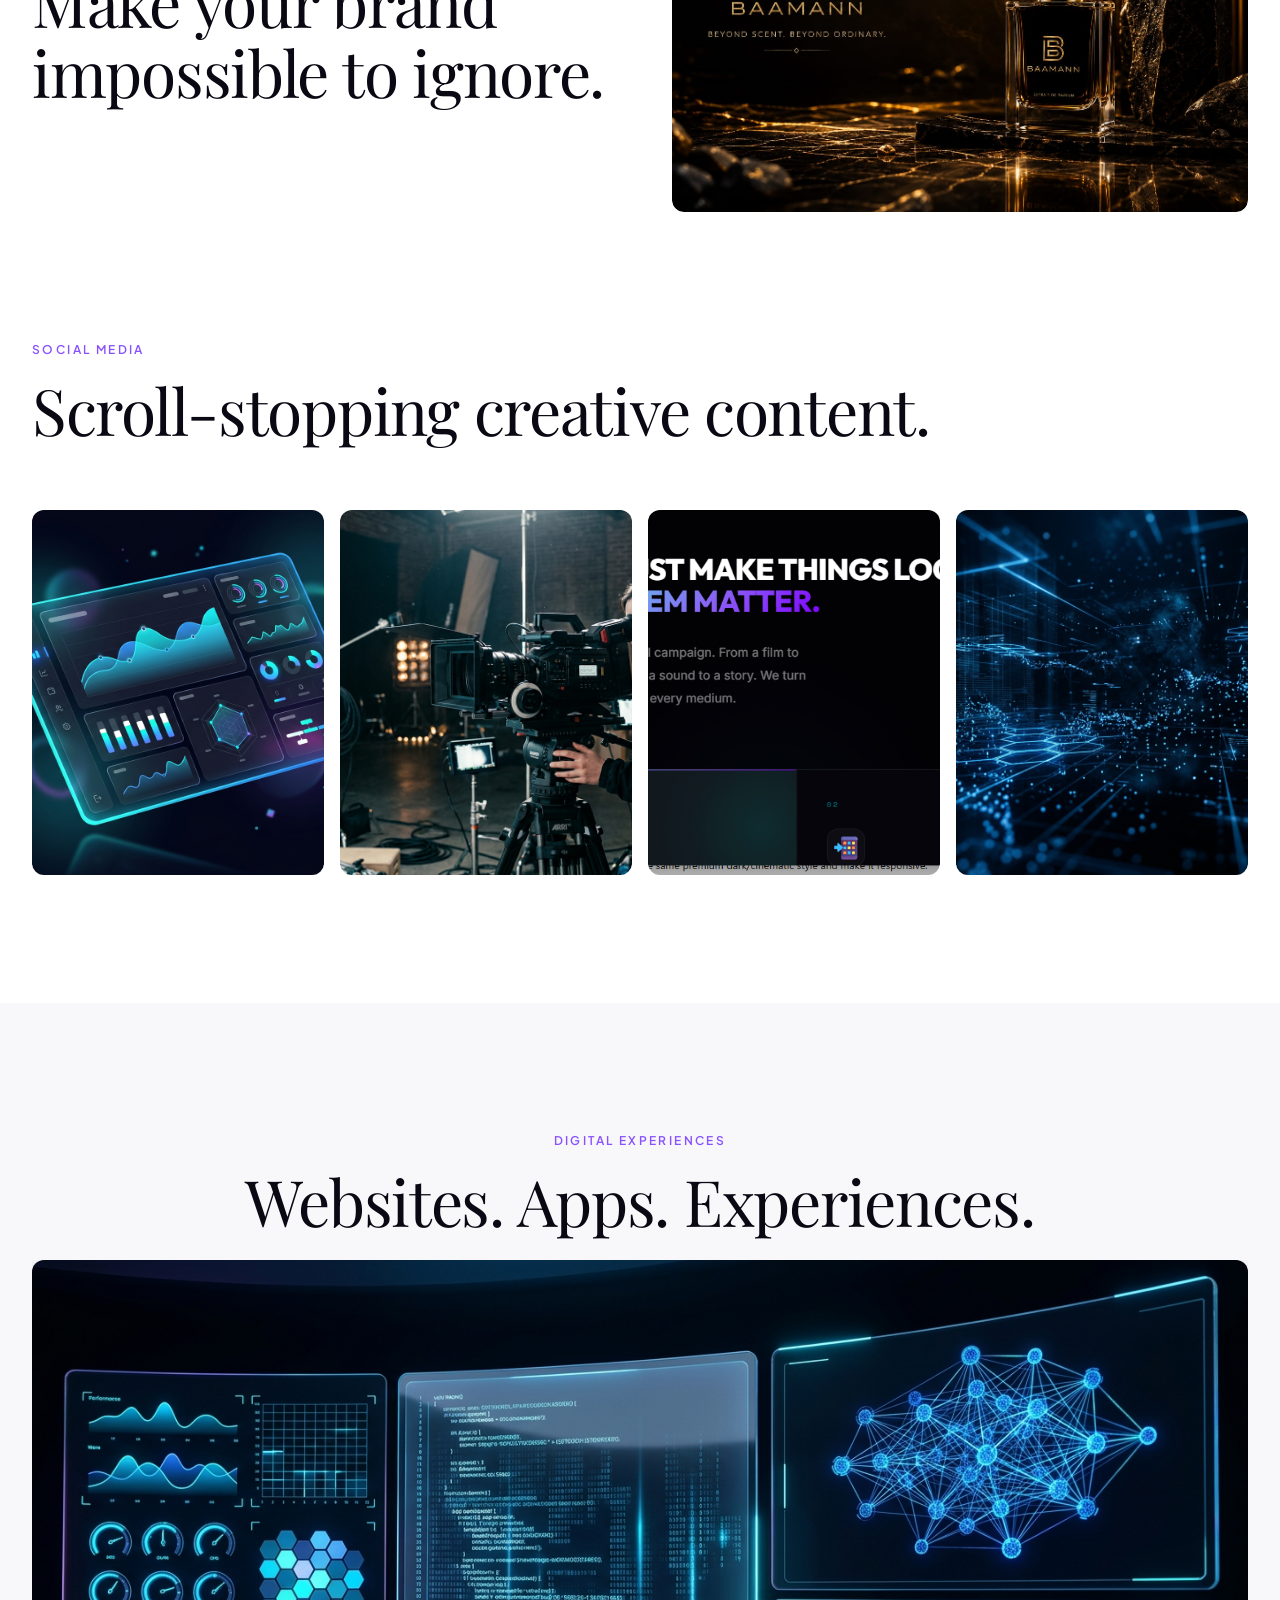
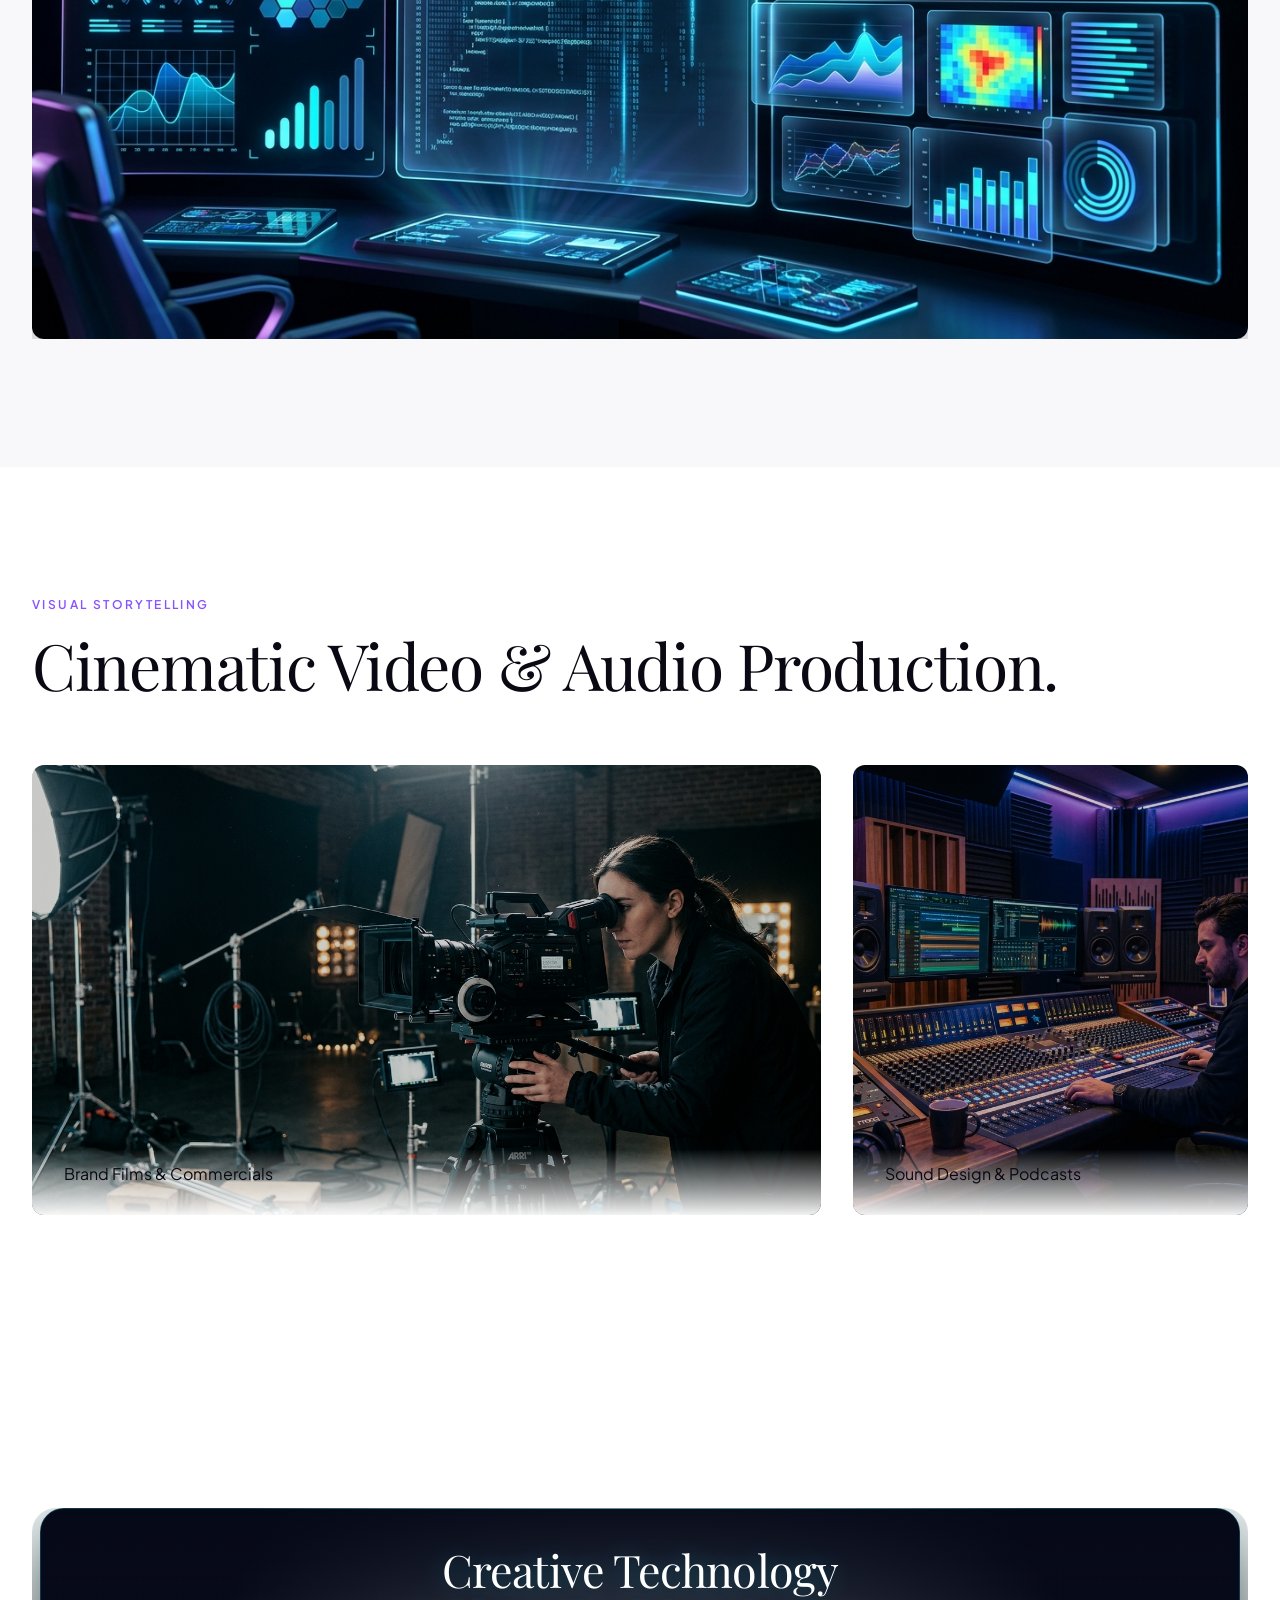
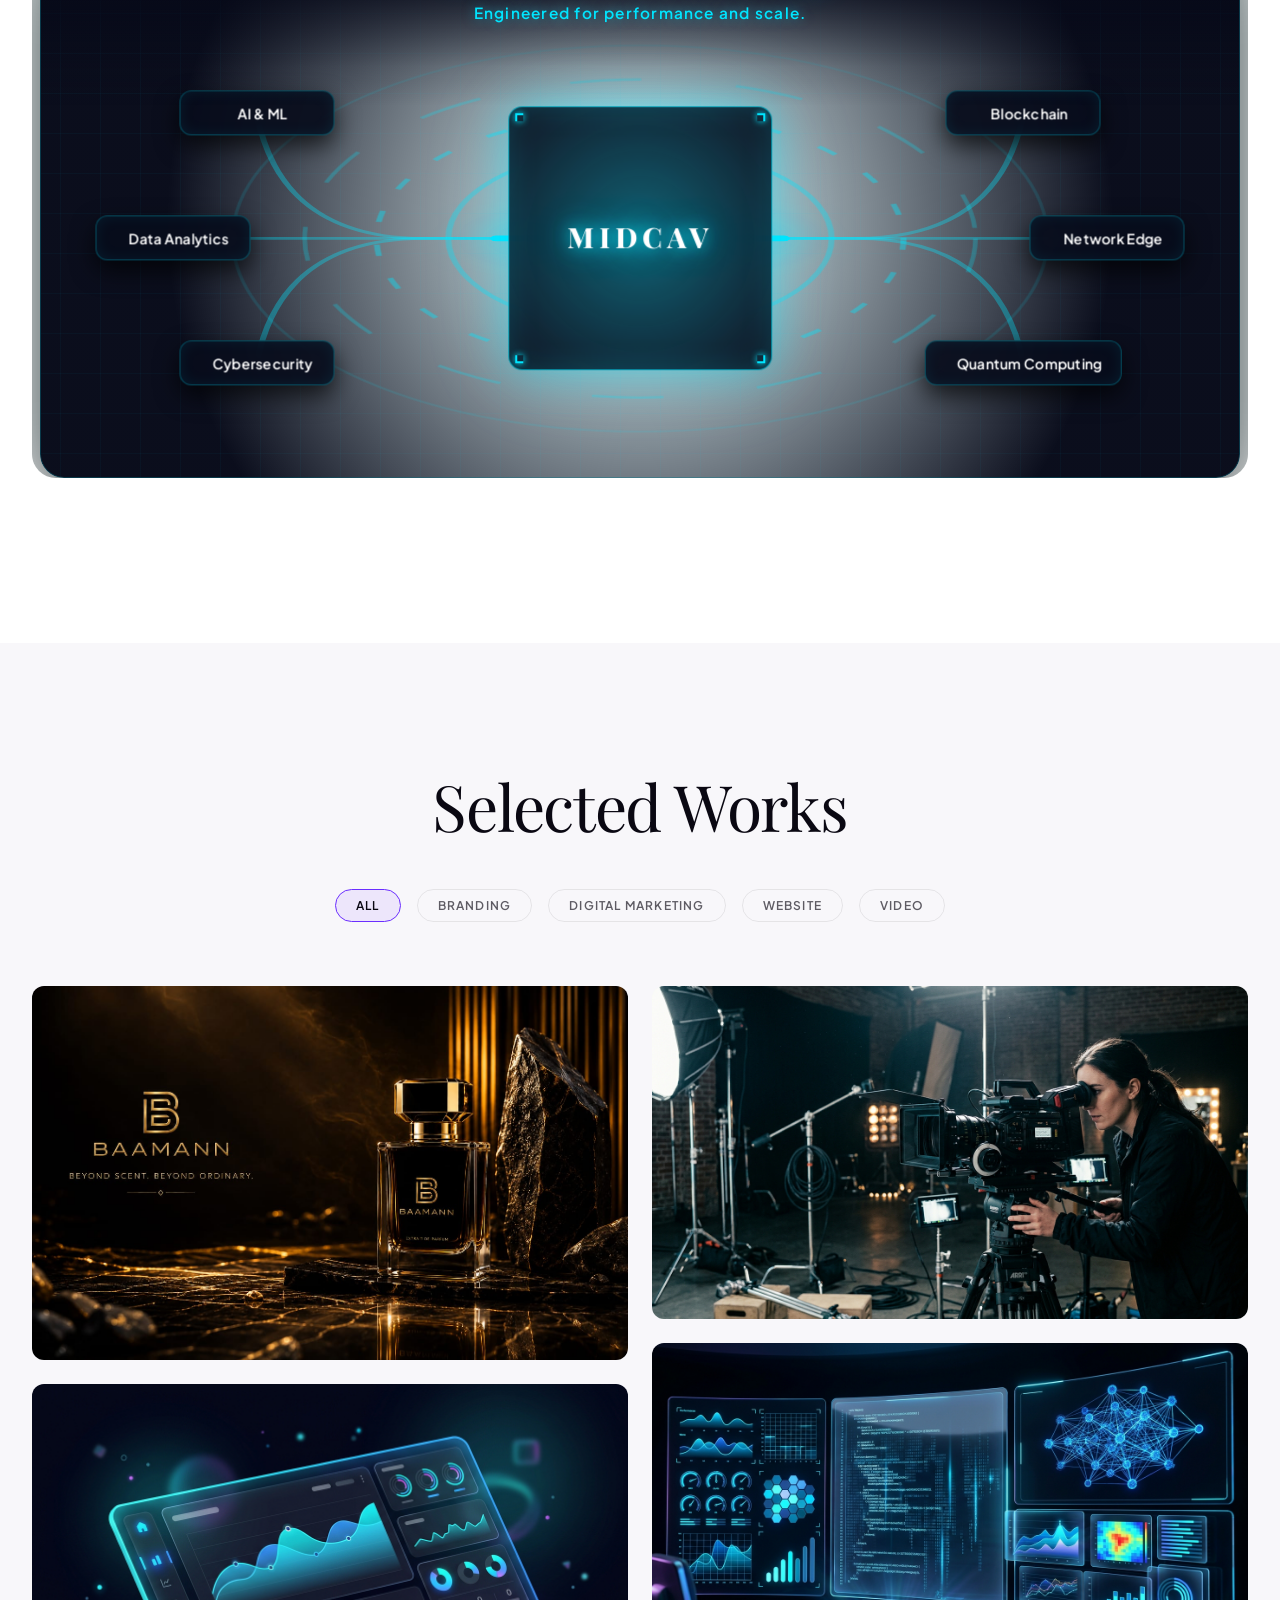
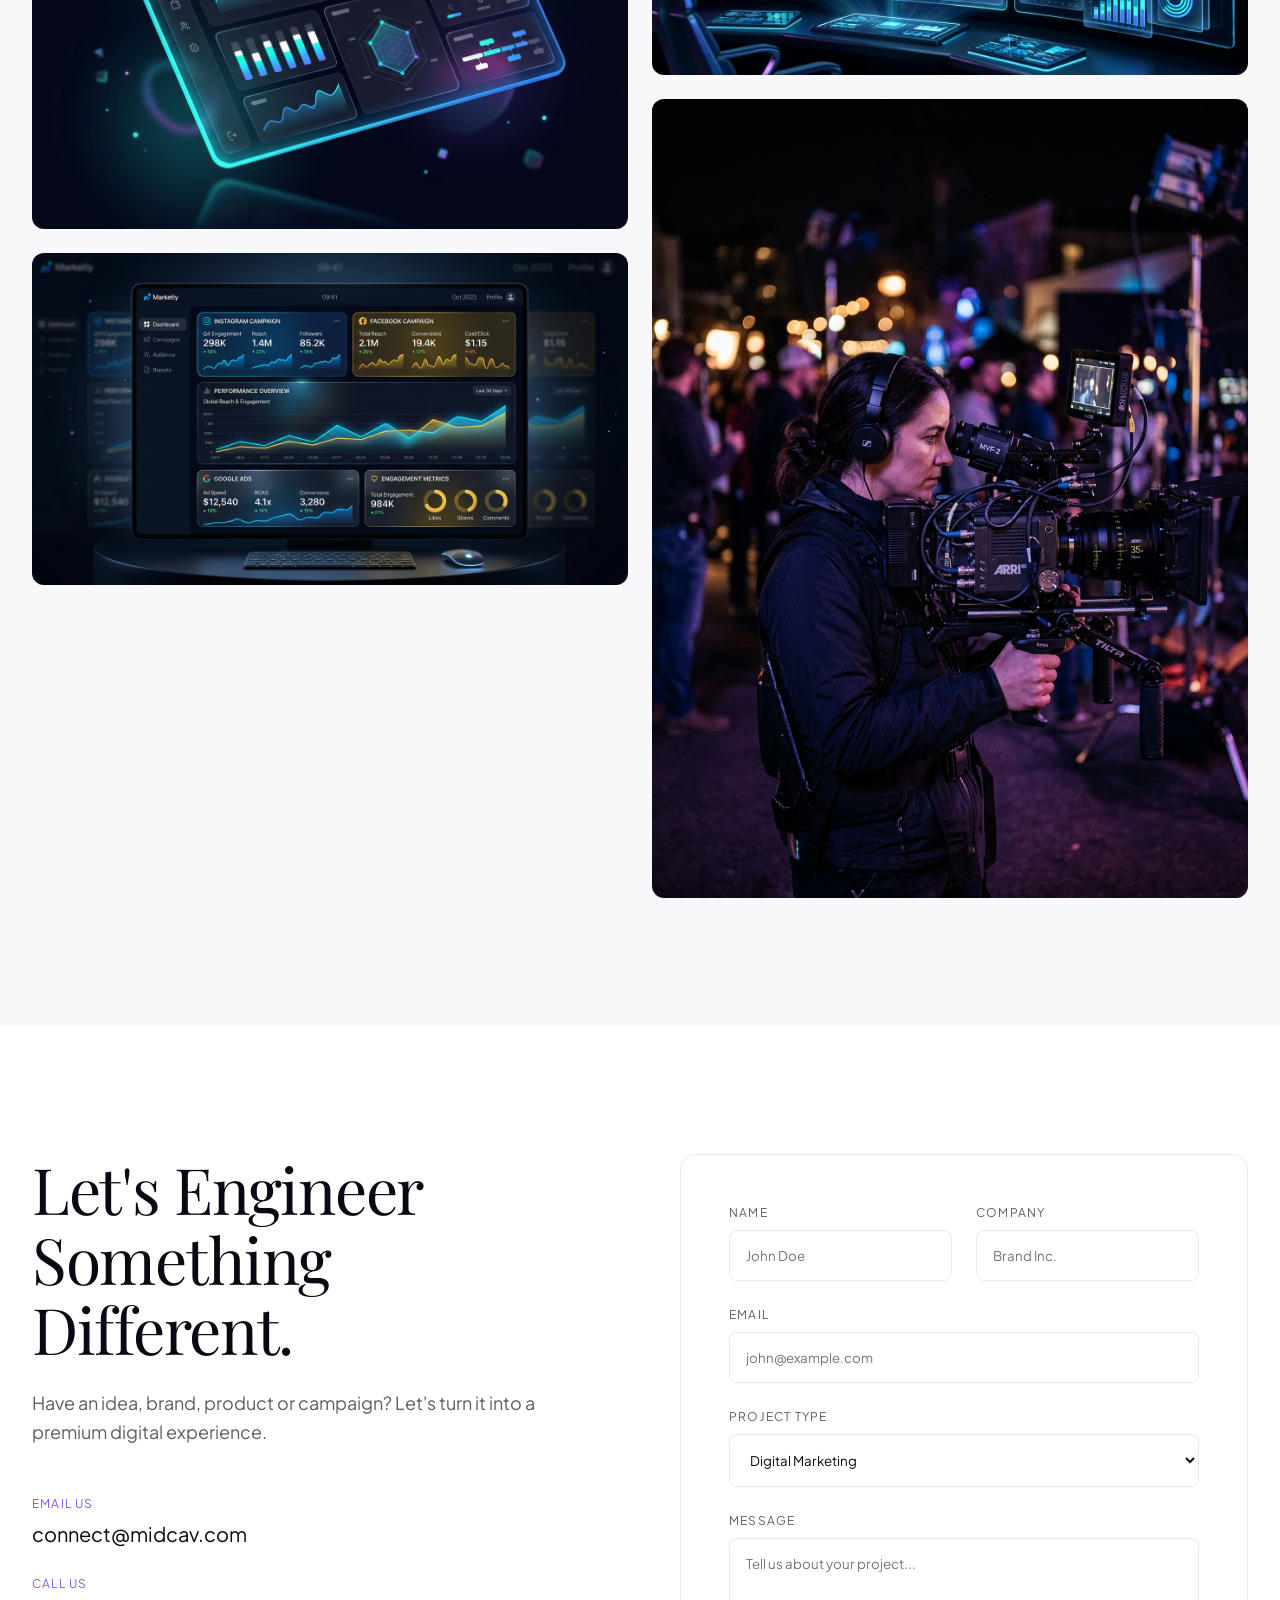
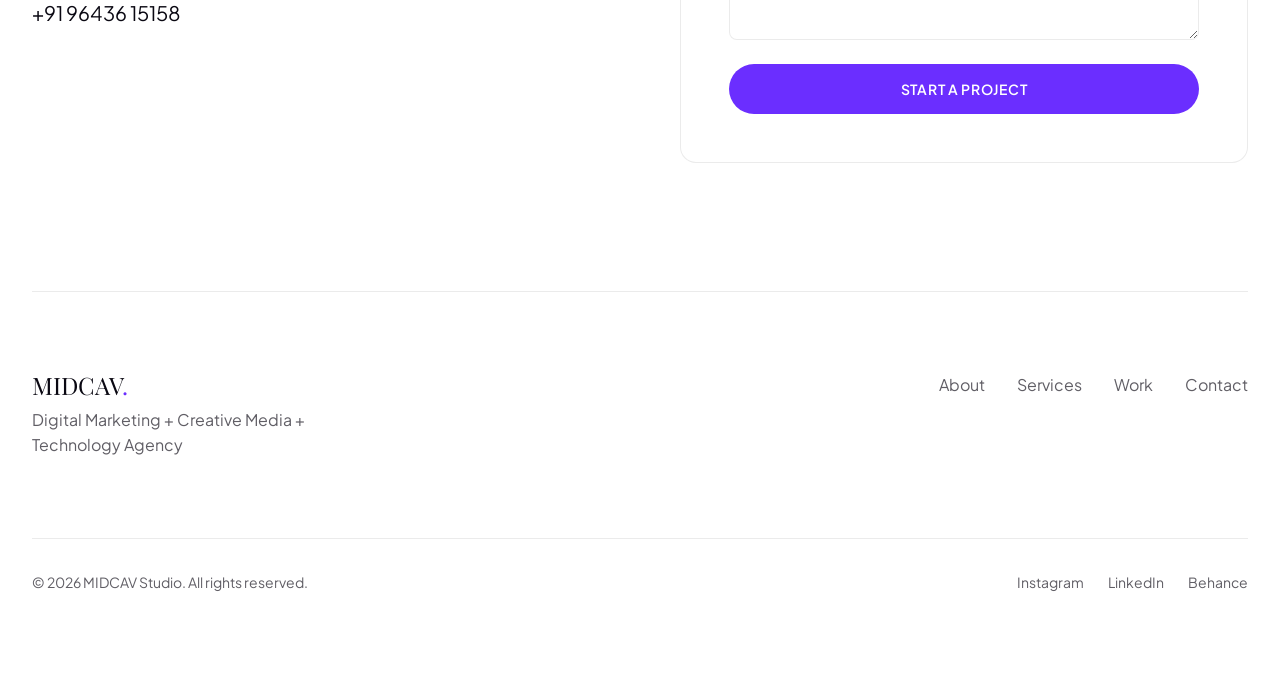
==== commit 7c23cab2: "chnage" ====
--- a/index.html
+++ b/index.html
@@ -24,6 +24,7 @@
       <a href="#hero" class="nav-brand">
         <img src="logo_icon.png" alt="MIDCAV" class="brand-logo brand-logo-icon" />
         <img src="logo_wordmark.png" alt="MIDCAV" class="brand-logo brand-logo-wordmark" />
+        <span class="brand-tagline">Digital Technologies</span>
       </a>
       
       <div class="nav-links">
--- a/style.css
+++ b/style.css
@@ -165,6 +165,19 @@
 .brand-logo { object-fit: contain; }
 .brand-logo-icon { height: 38px; width: auto; }
 .brand-logo-wordmark { height: 28px; width: auto; }
+.brand-tagline {
+  font-size: 0.72rem;
+  font-weight: 500;
+  color: var(--clr-accent, #00e5ff);
+  letter-spacing: 0.08em;
+  text-transform: uppercase;
+  padding-left: 0.5rem;
+  border-left: 1px solid rgba(0, 229, 255, 0.35);
+  line-height: 1.2;
+  white-space: nowrap;
+  opacity: 0.85;
+}
+
 
 .nav-links { display: flex; gap: 2.5rem; }
 .nav-links a { font-size: 0.875rem; font-weight: 500; color: var(--clr-text-muted); transition: color 0.3s; }
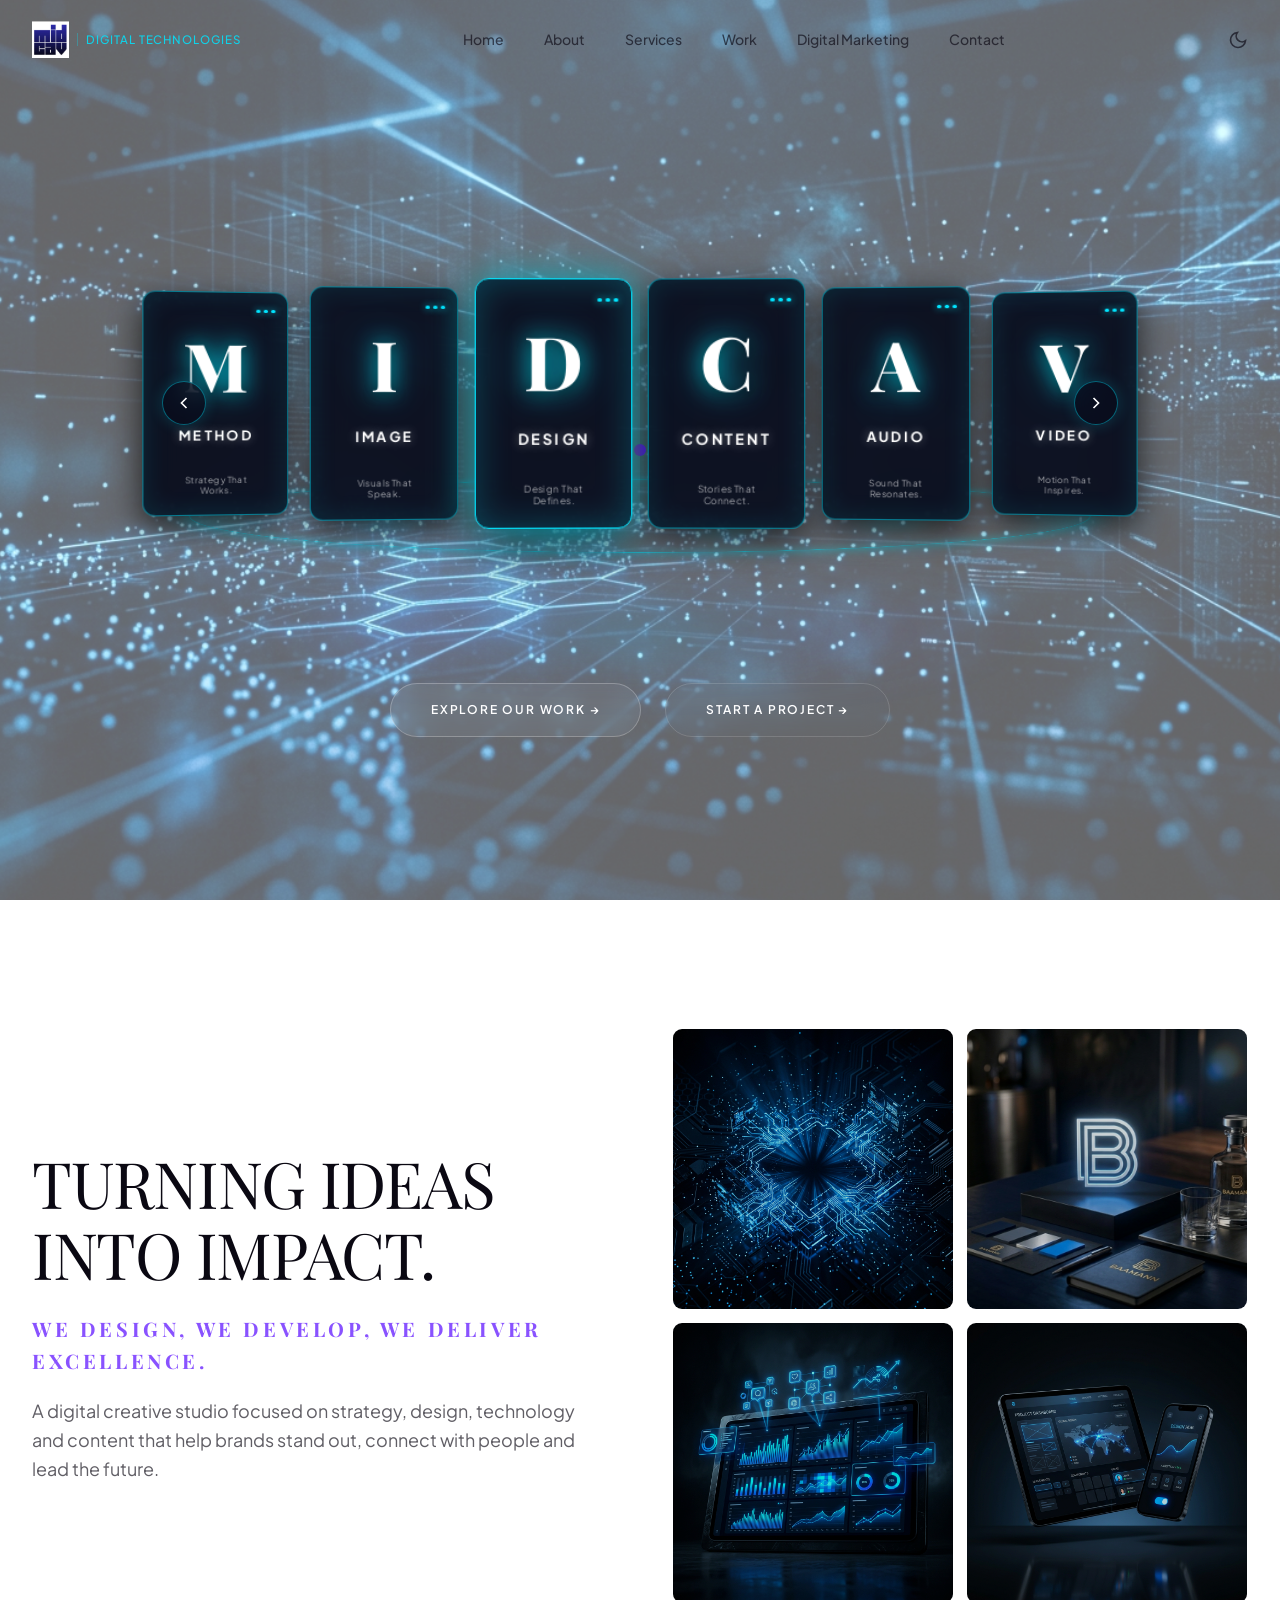
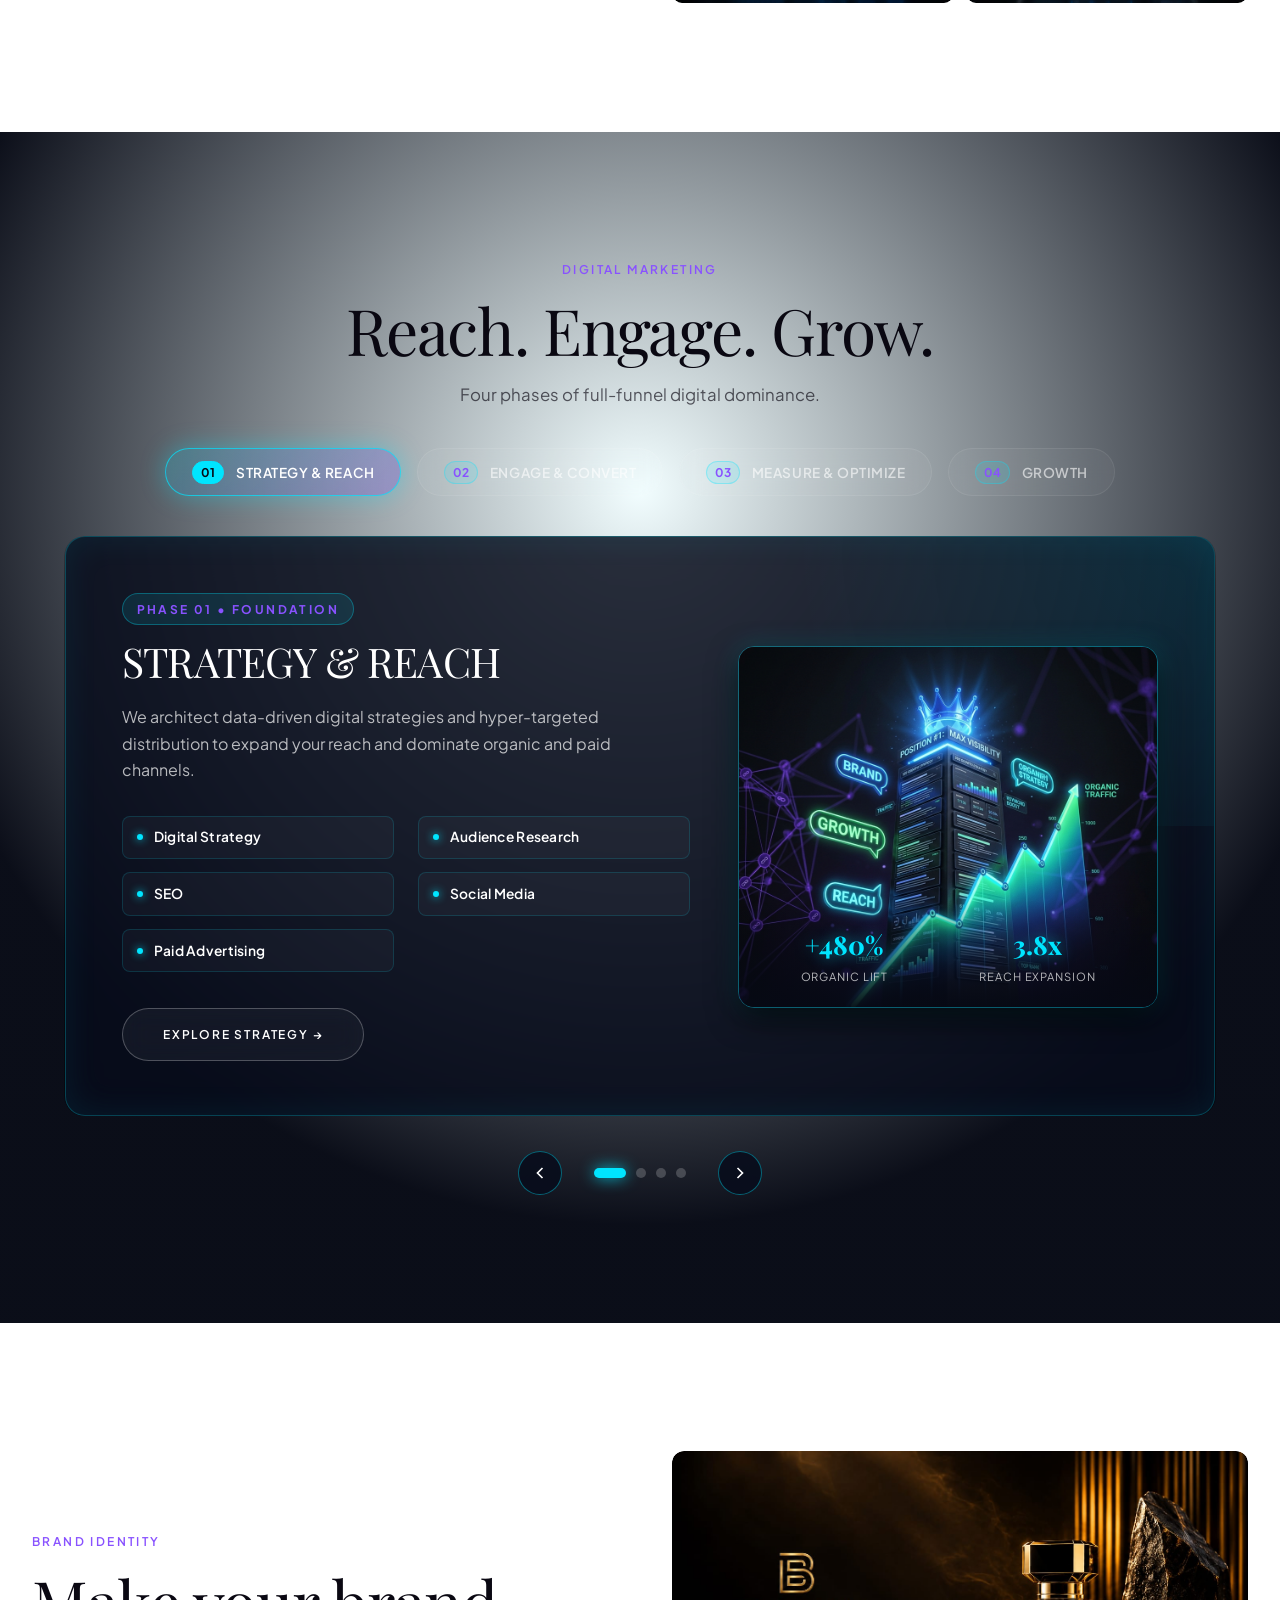
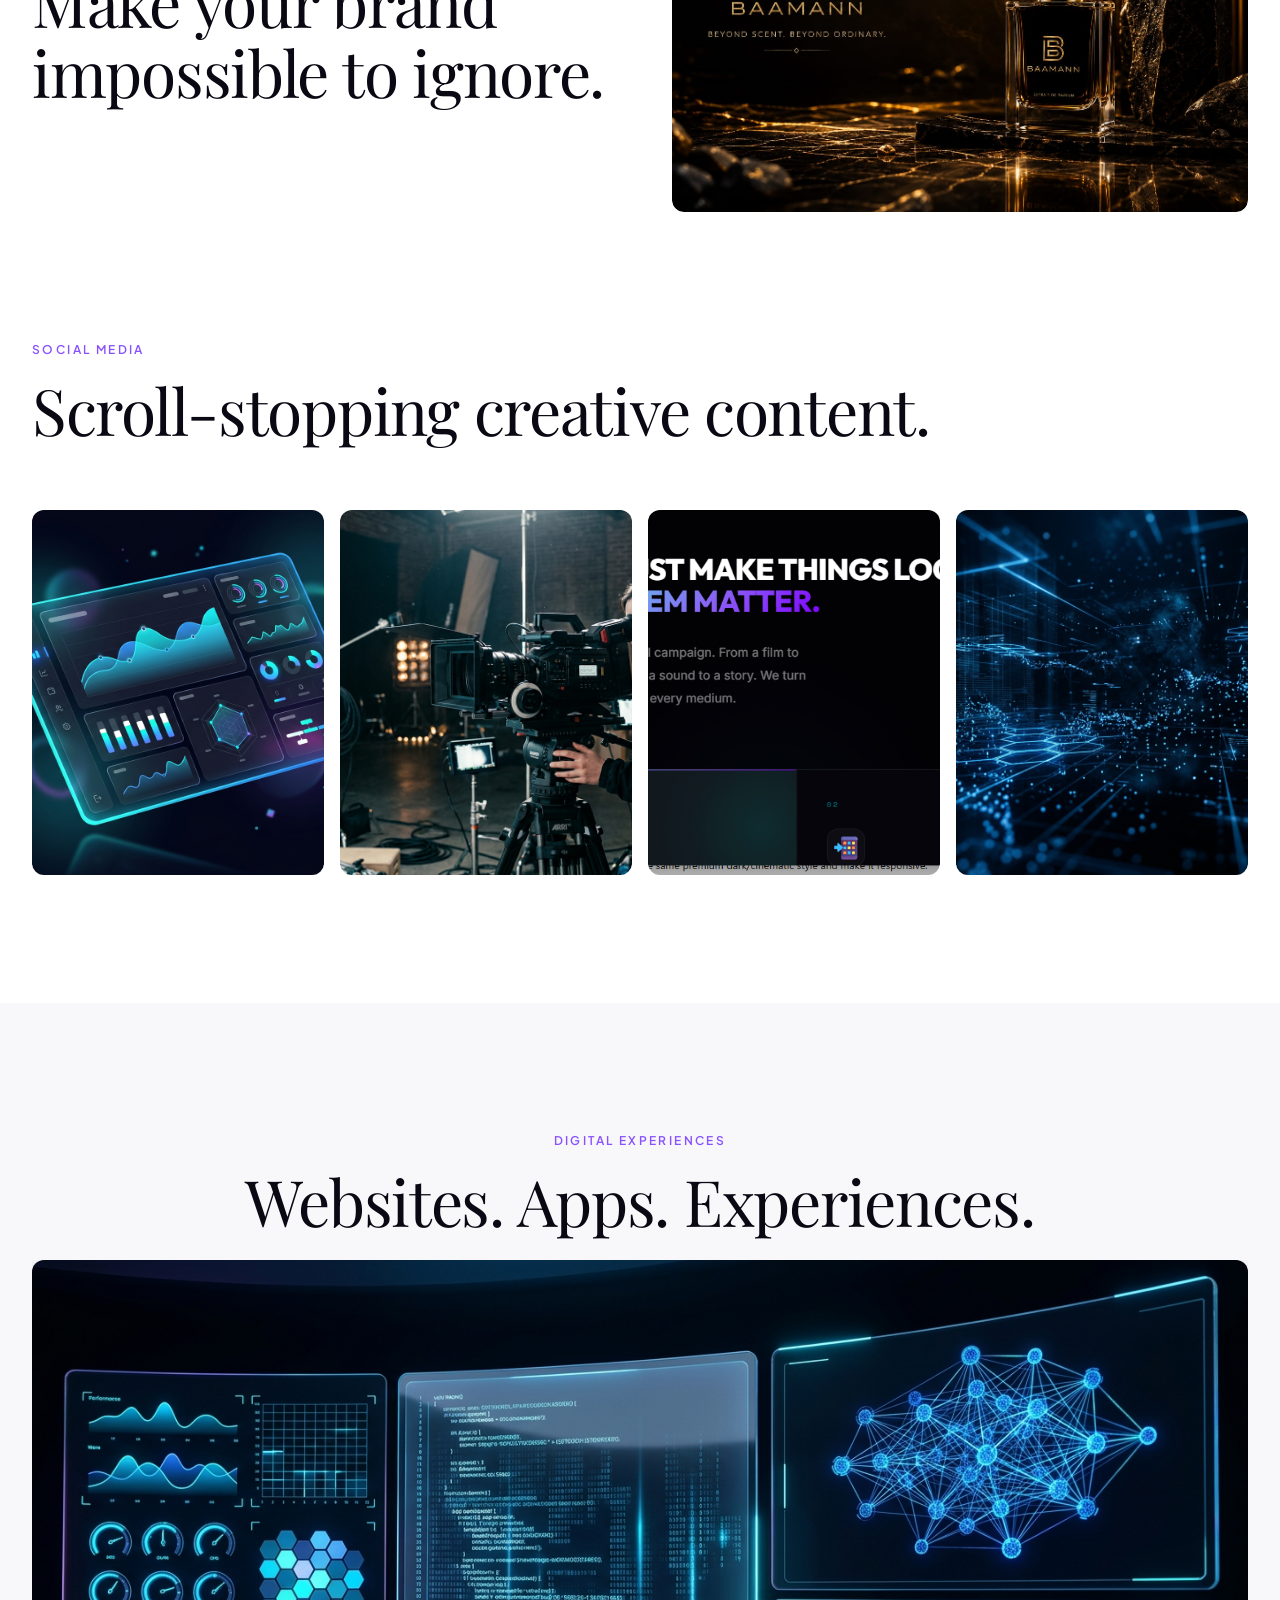
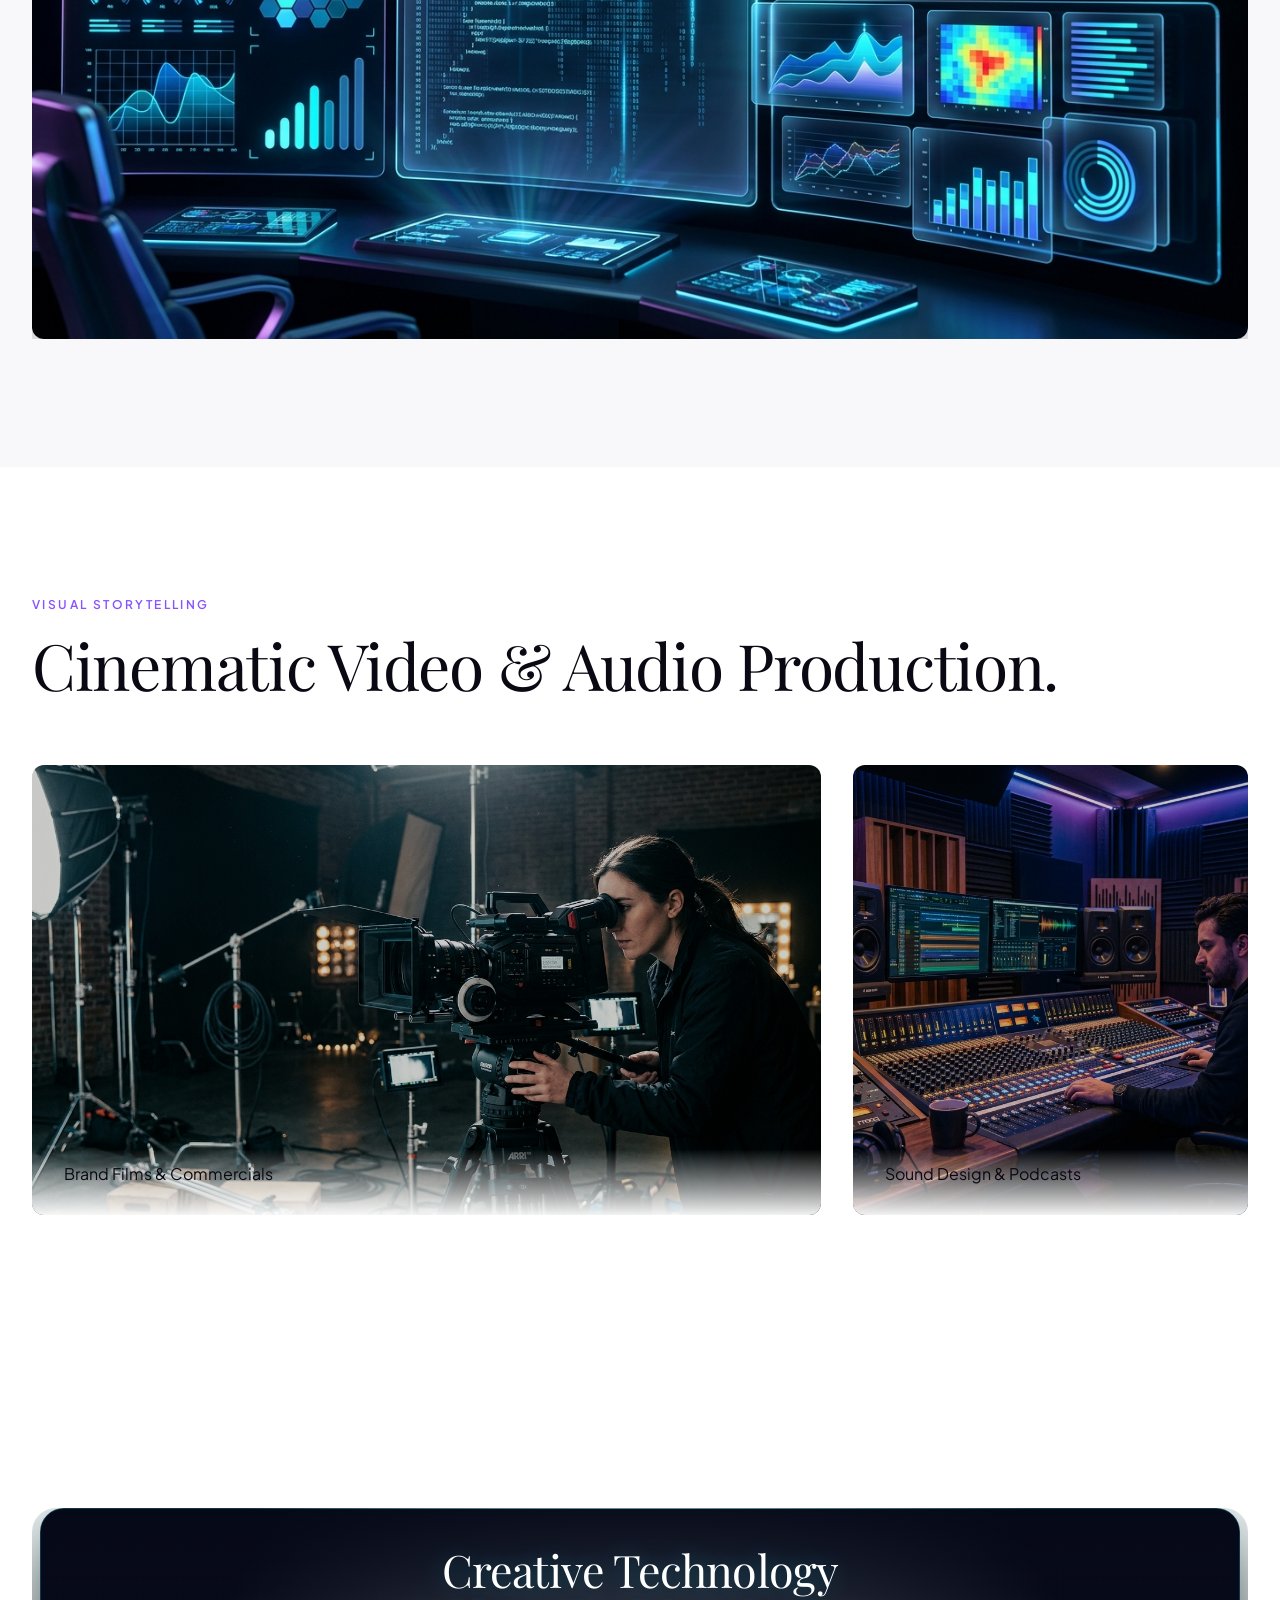
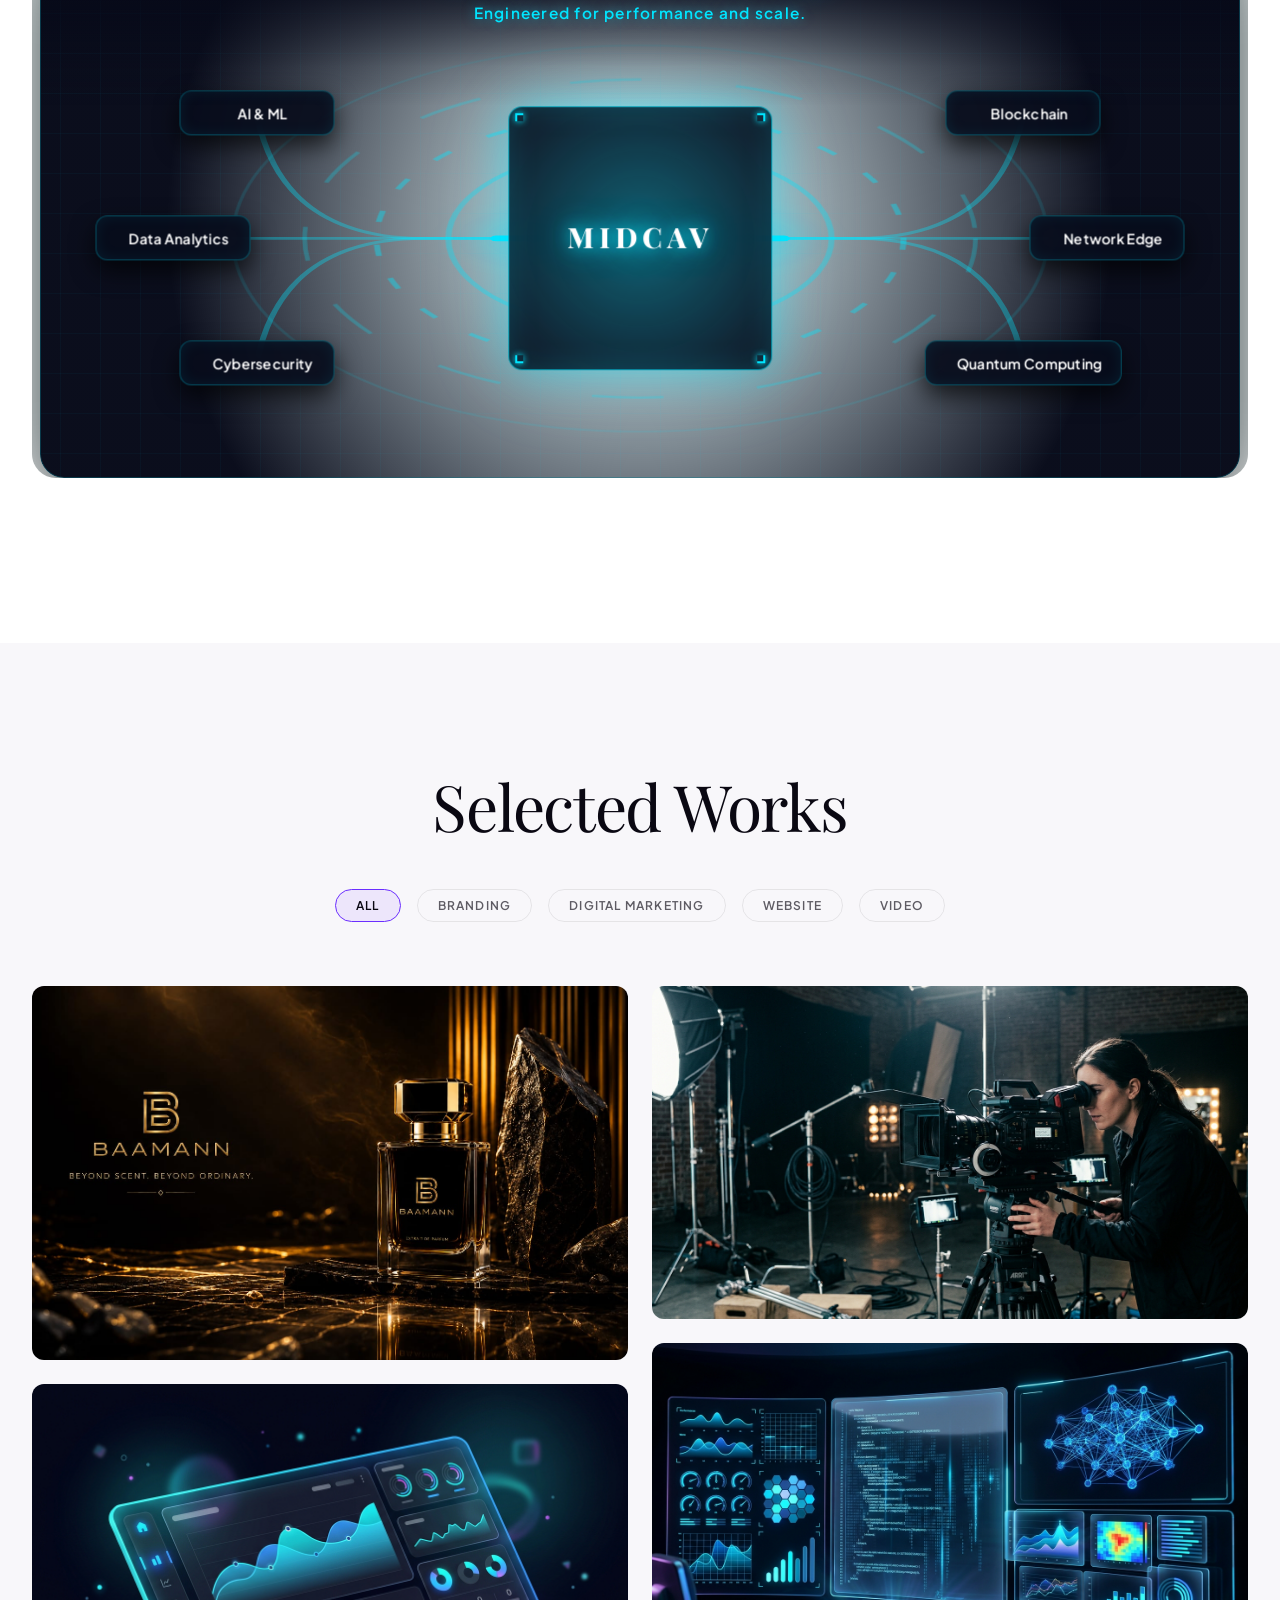
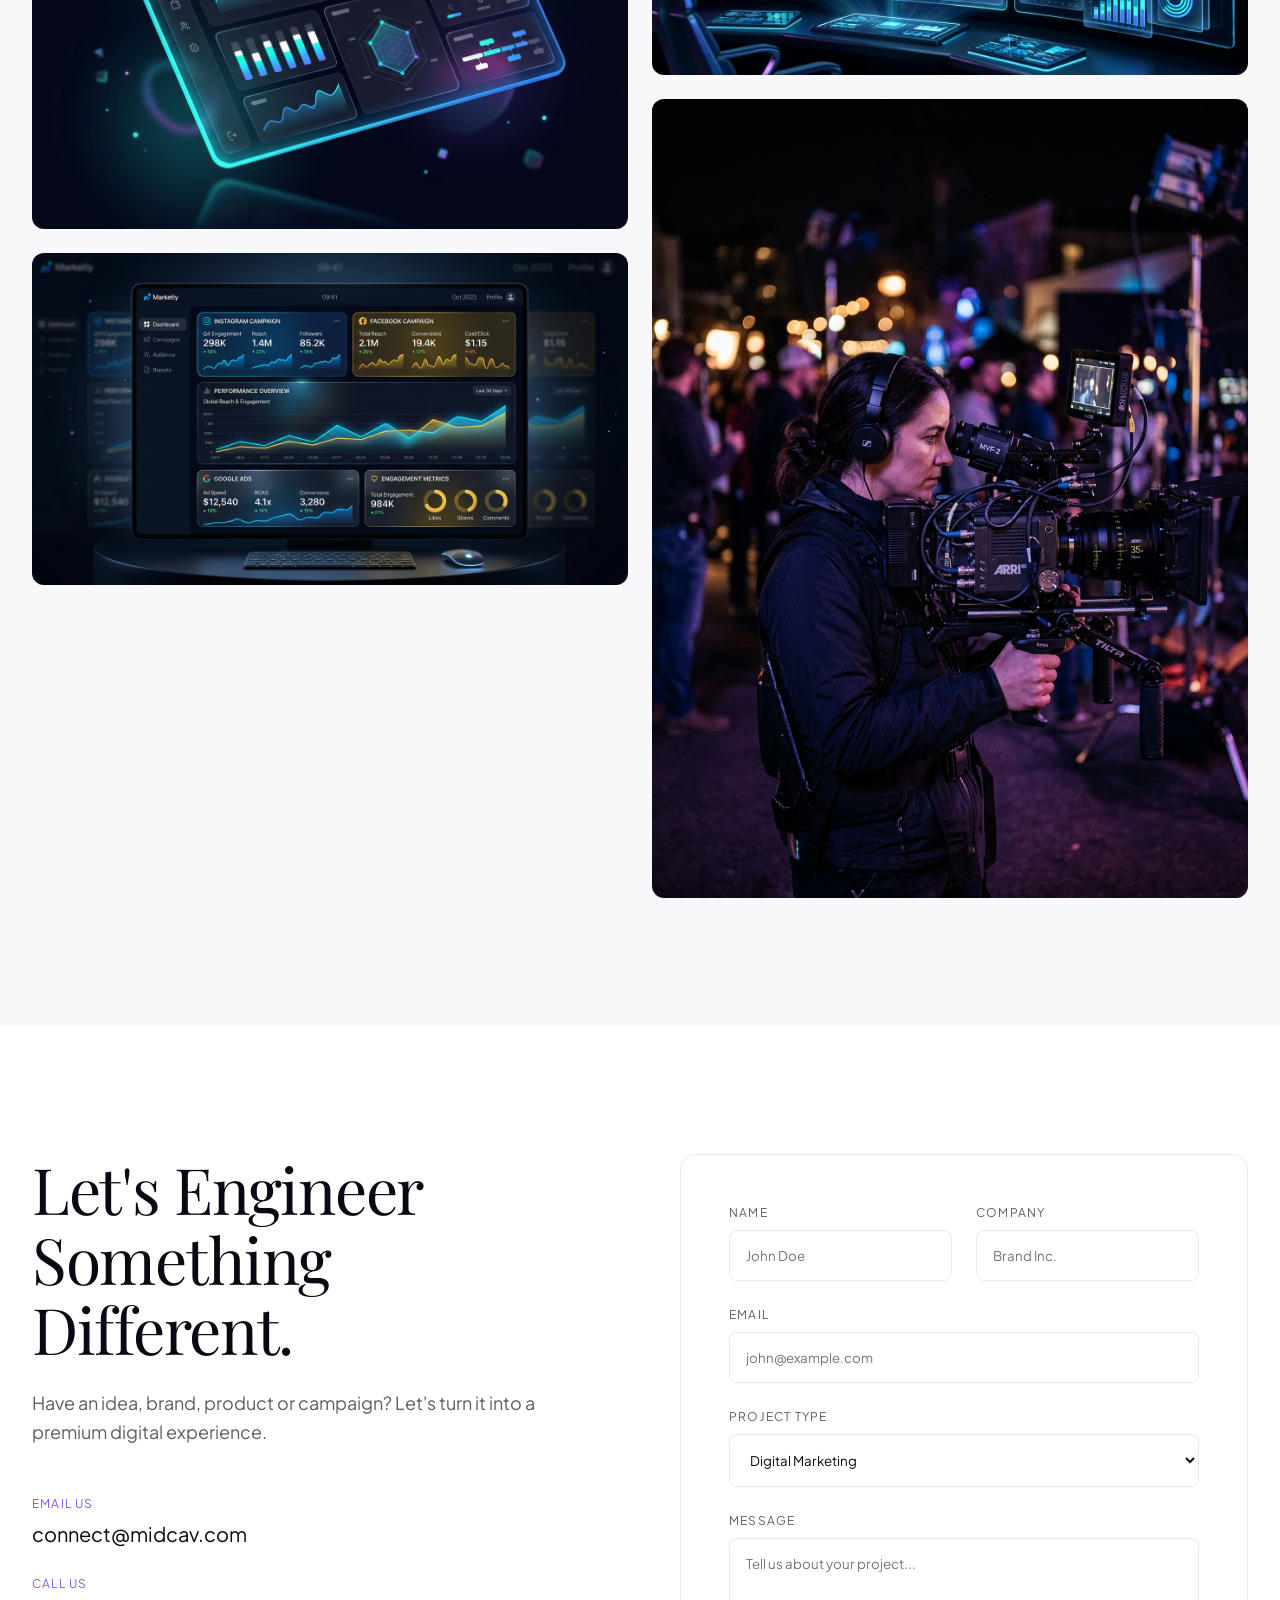
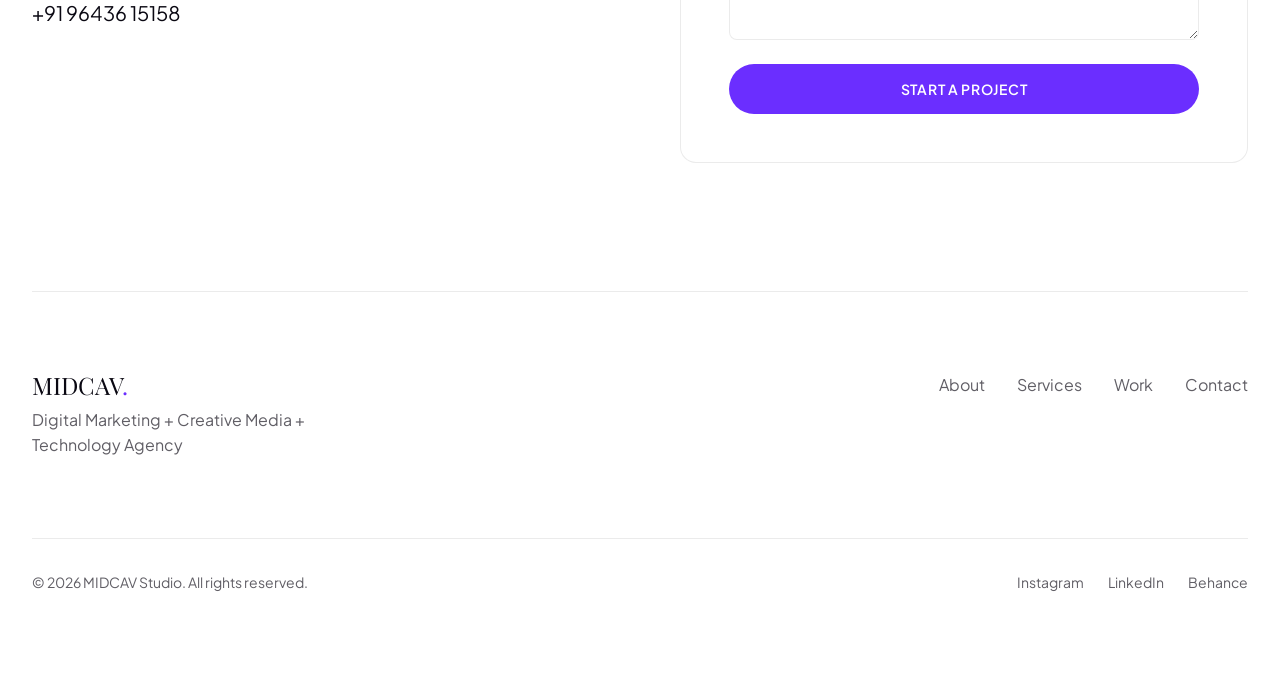
==== commit 0c2b7d81: "chnage" ====
--- a/index.html
+++ b/index.html
@@ -23,7 +23,6 @@
     <div class="nav-container">
       <a href="#hero" class="nav-brand">
         <img src="logo_icon.png" alt="MIDCAV" class="brand-logo brand-logo-icon" />
-        <img src="logo_wordmark.png" alt="MIDCAV" class="brand-logo brand-logo-wordmark" />
         <span class="brand-tagline">Digital Technologies</span>
       </a>
       
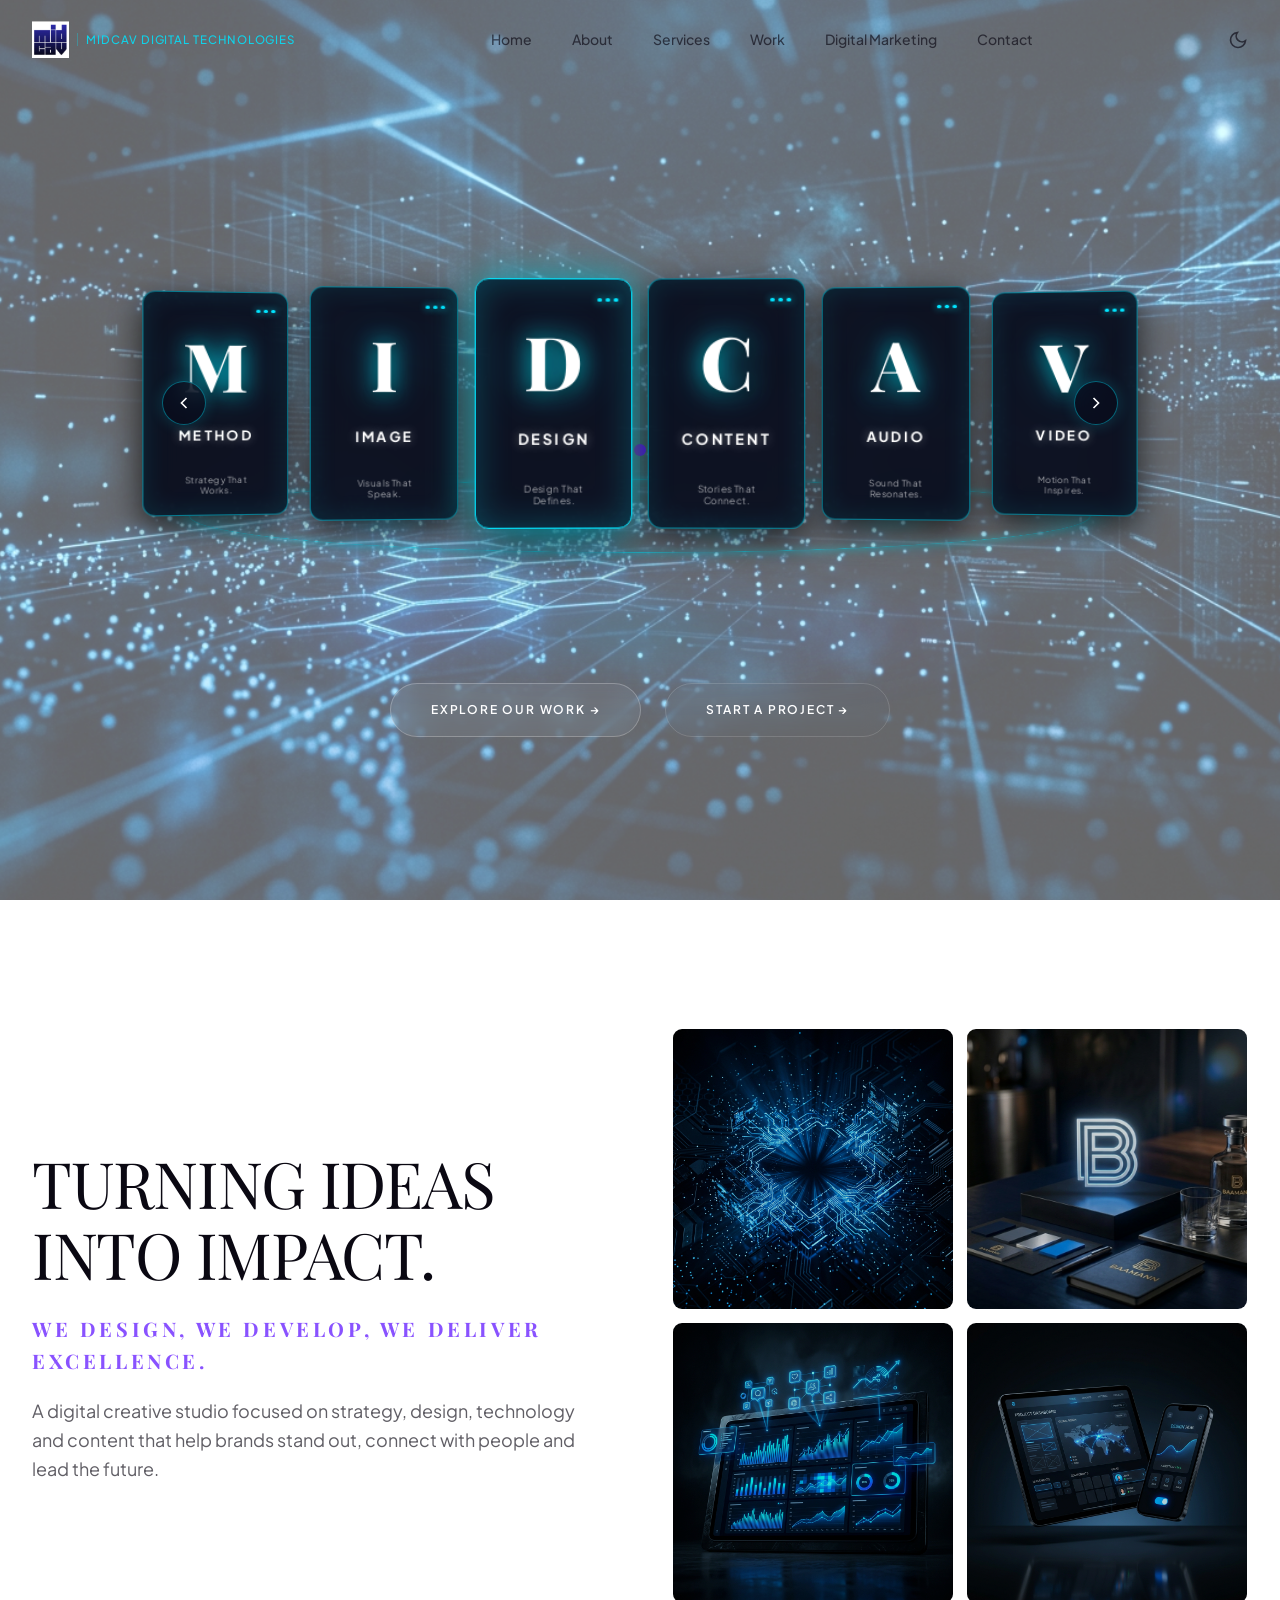
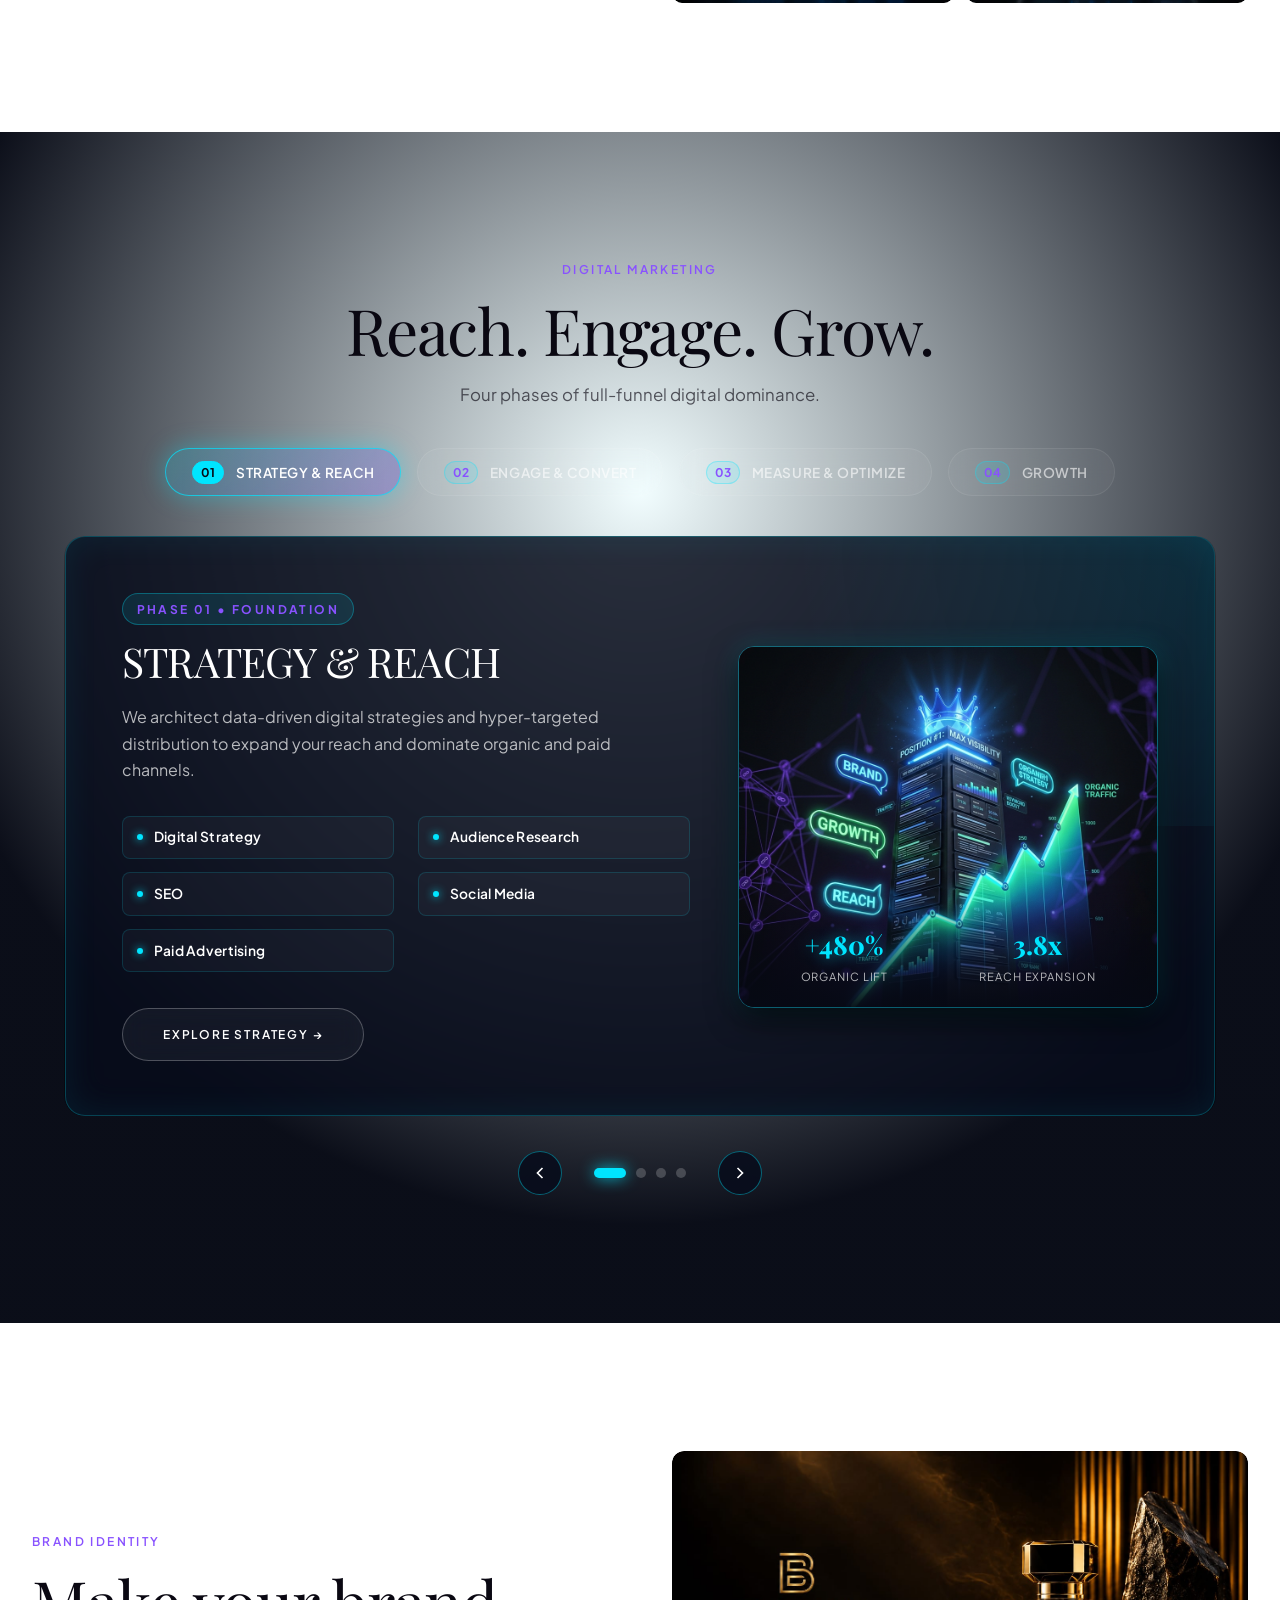
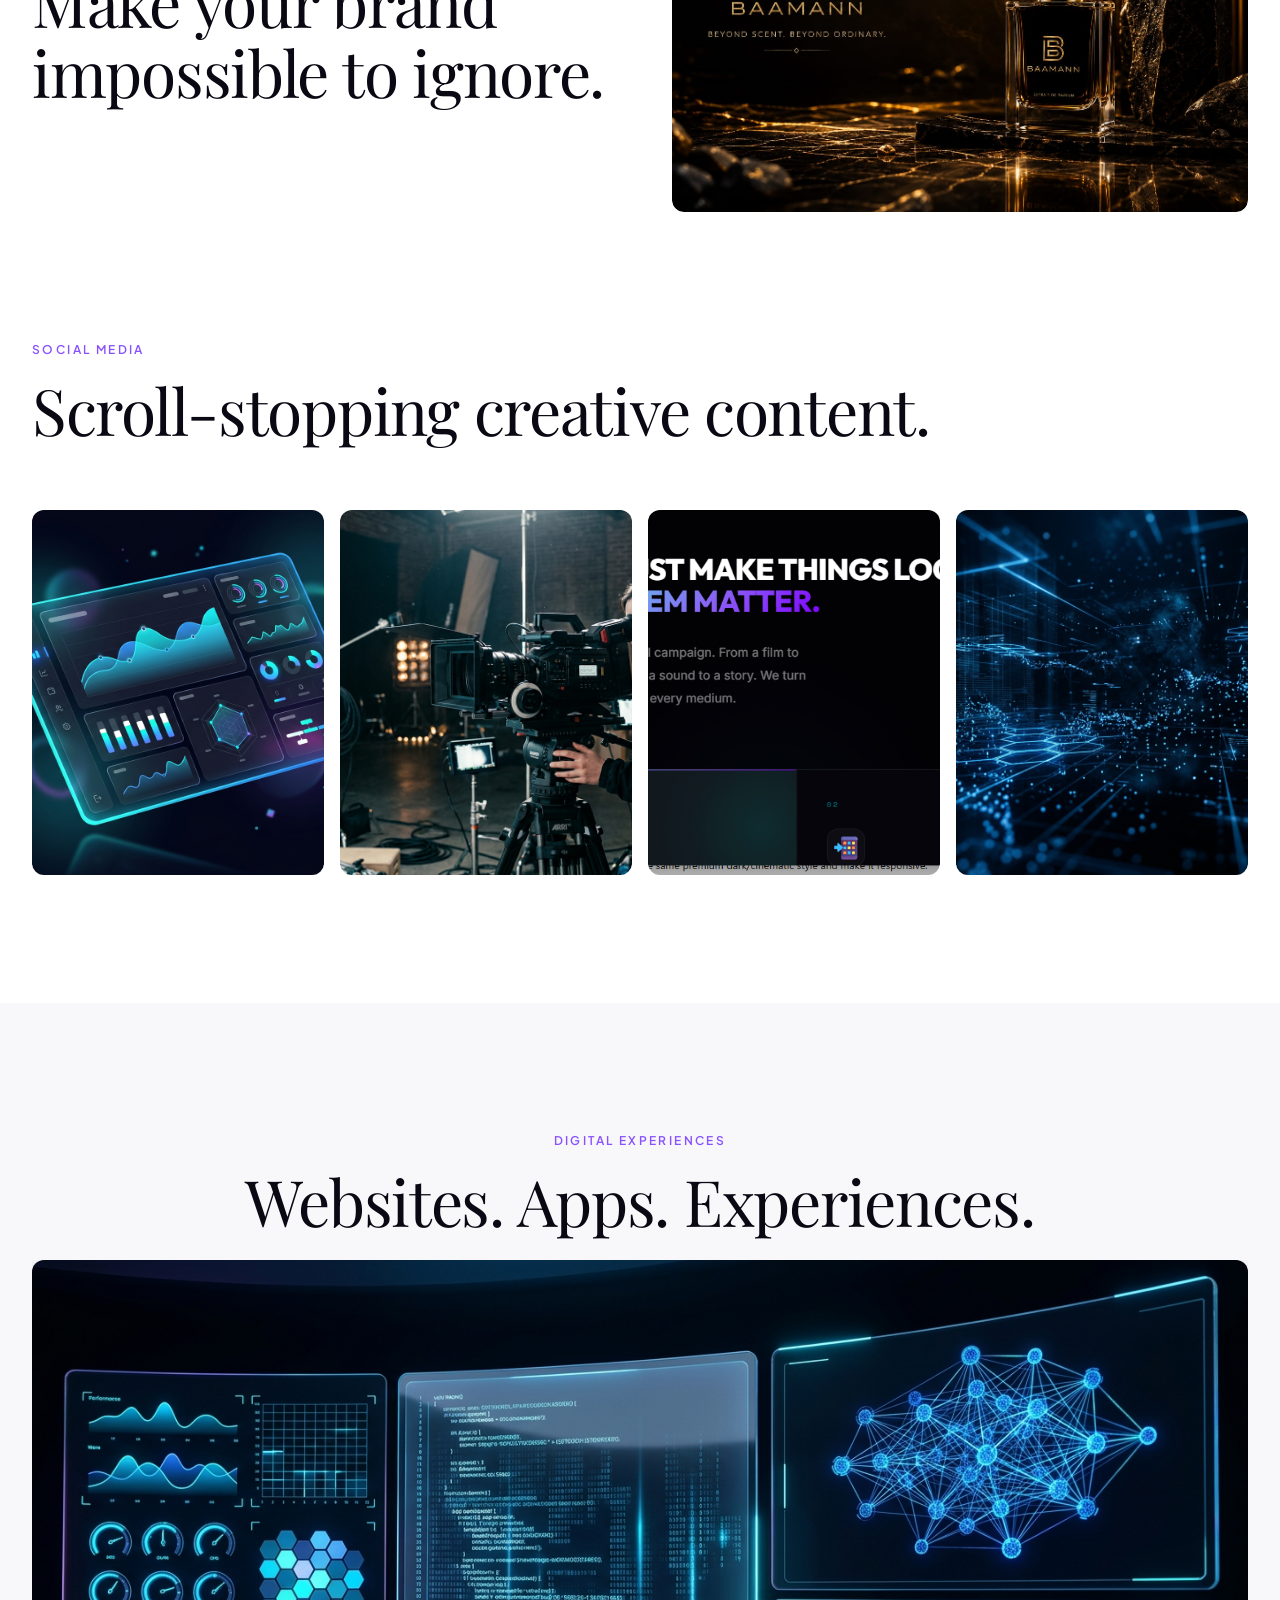
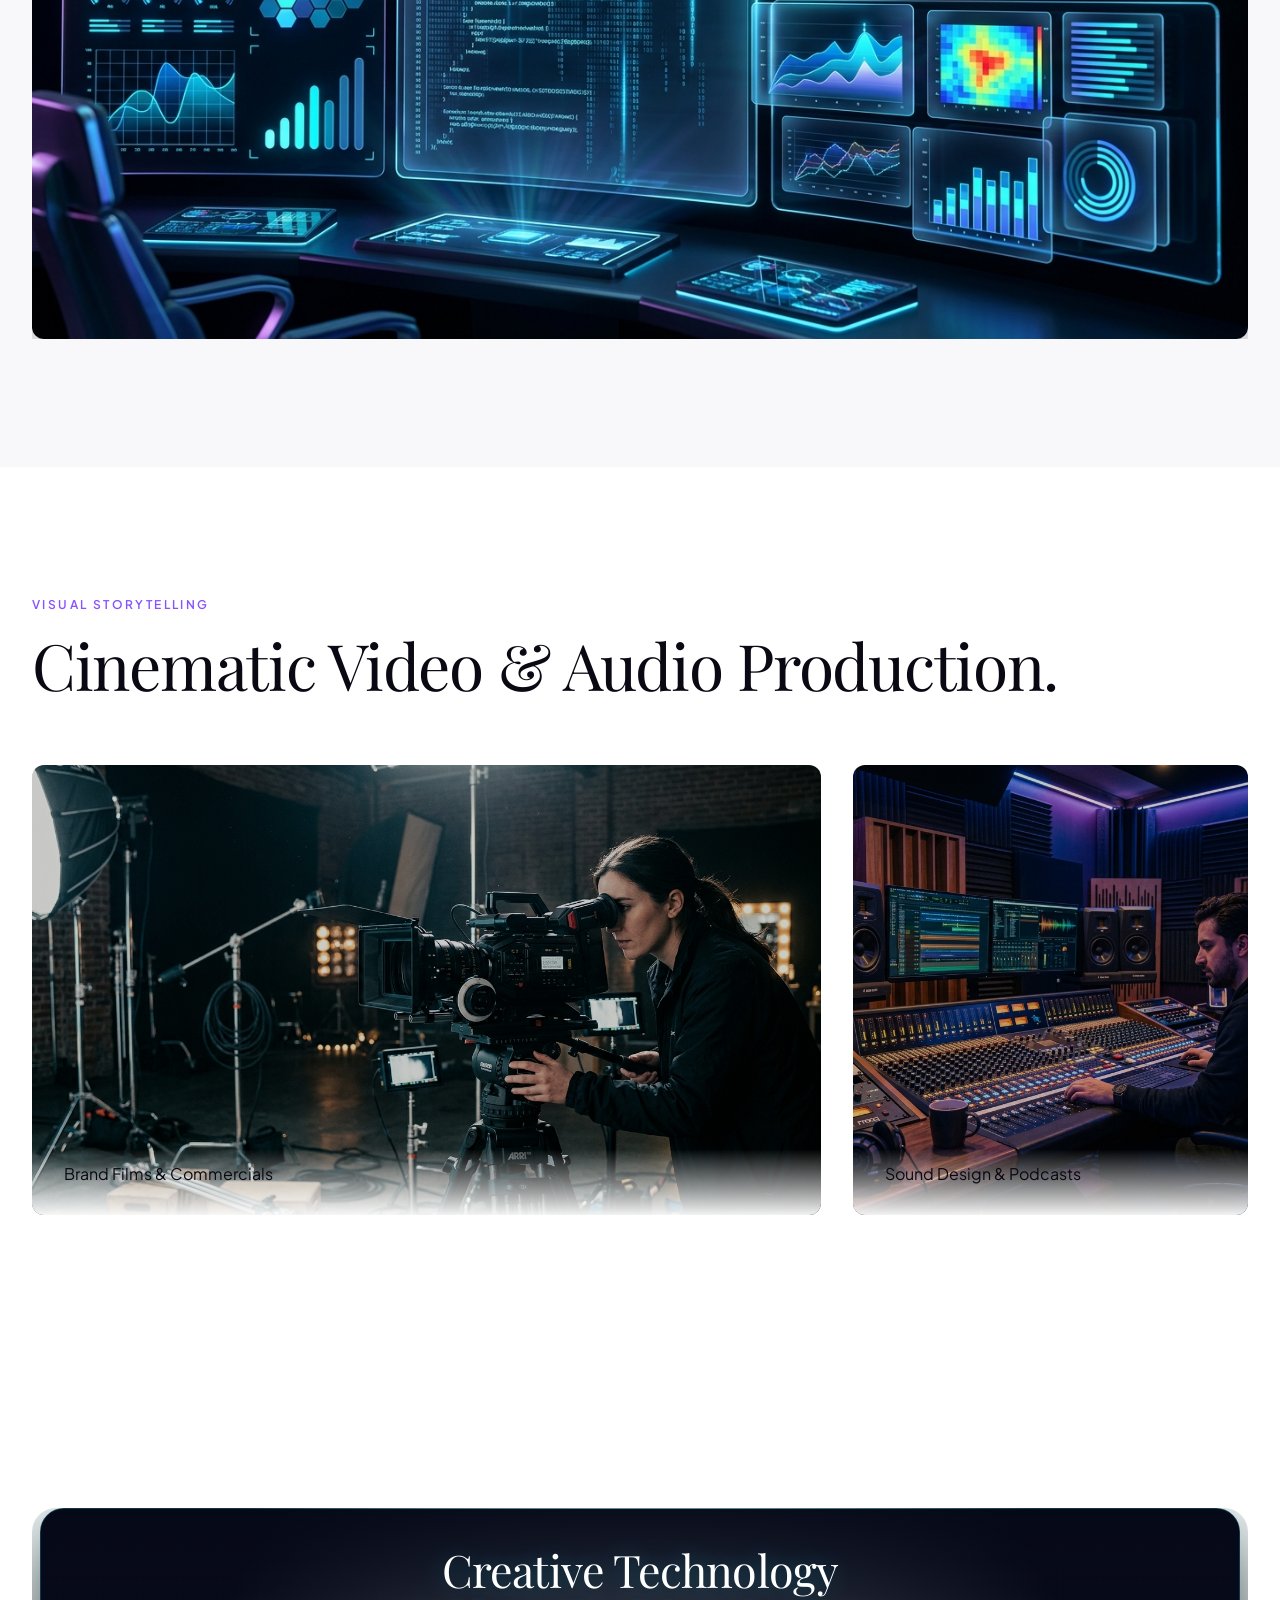
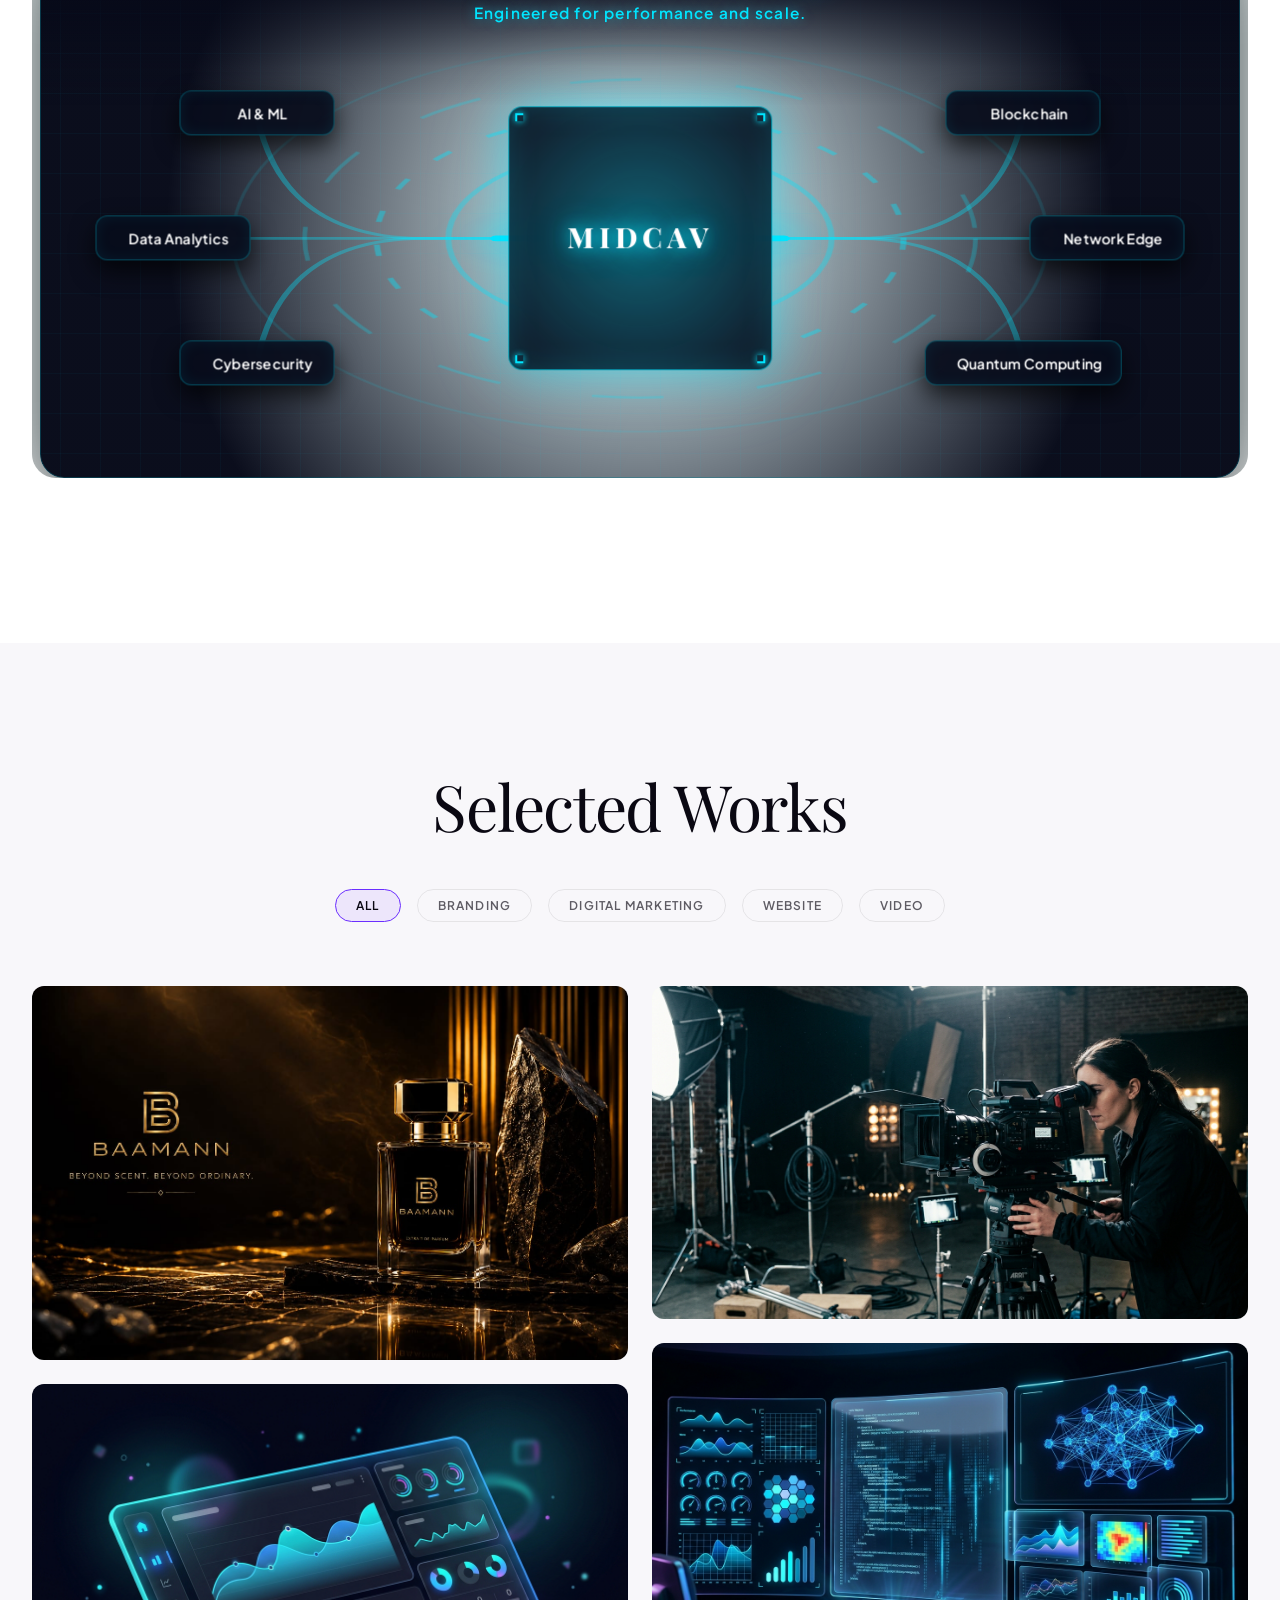
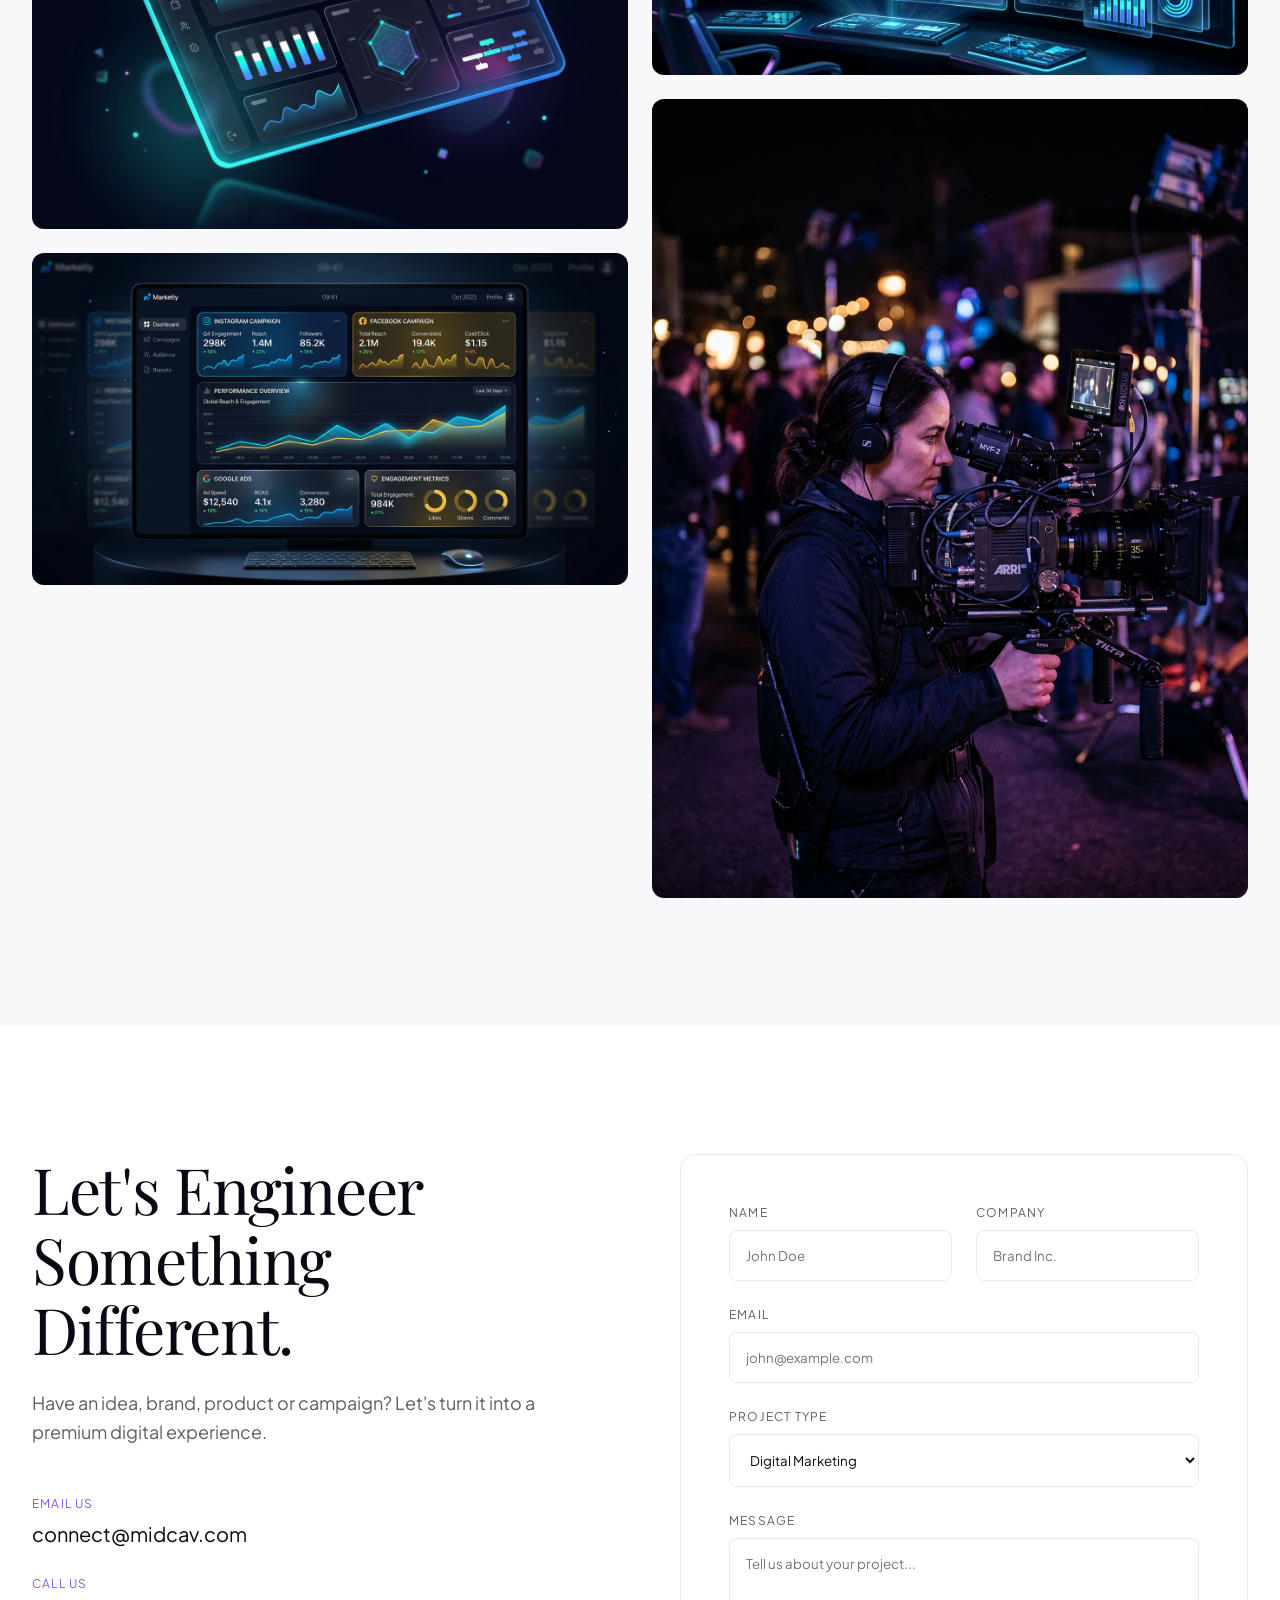
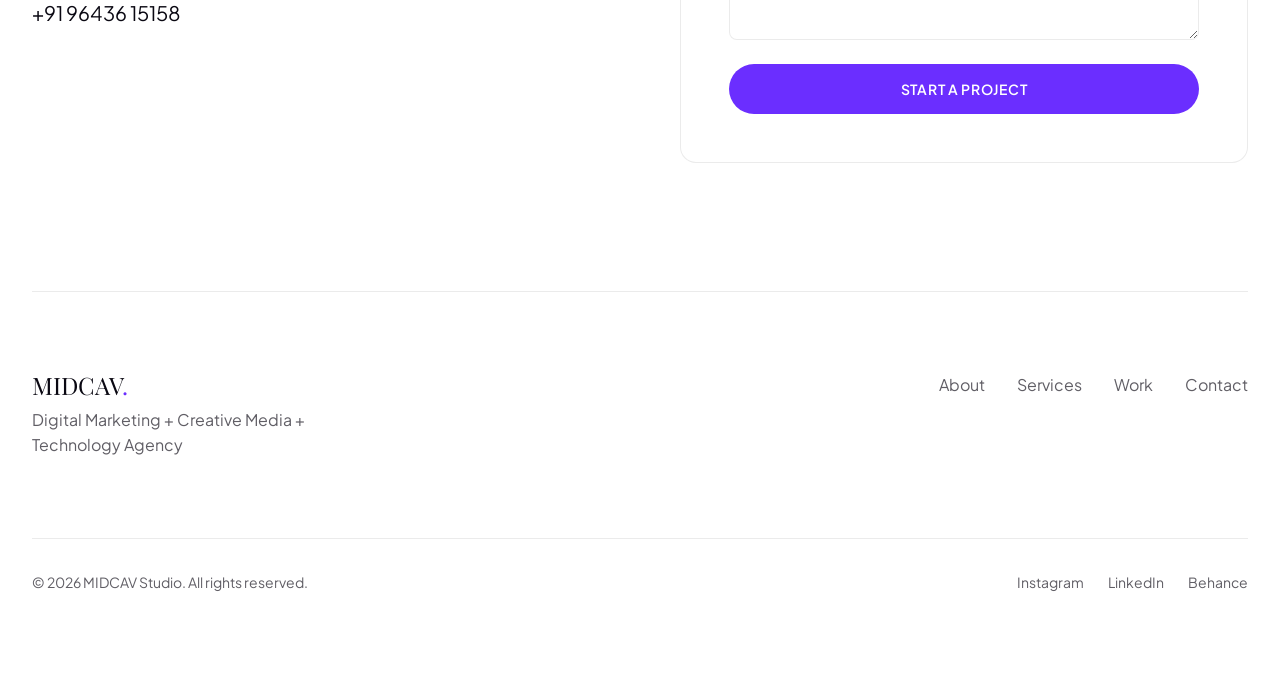
==== commit 3e24d66a: "chnage" ====
--- a/index.html
+++ b/index.html
@@ -23,7 +23,7 @@
     <div class="nav-container">
       <a href="#hero" class="nav-brand">
         <img src="logo_icon.png" alt="MIDCAV" class="brand-logo brand-logo-icon" />
-        <span class="brand-tagline">Digital Technologies</span>
+        <span class="brand-tagline">MIDCAV Digital Technologies</span>
       </a>
       
       <div class="nav-links">
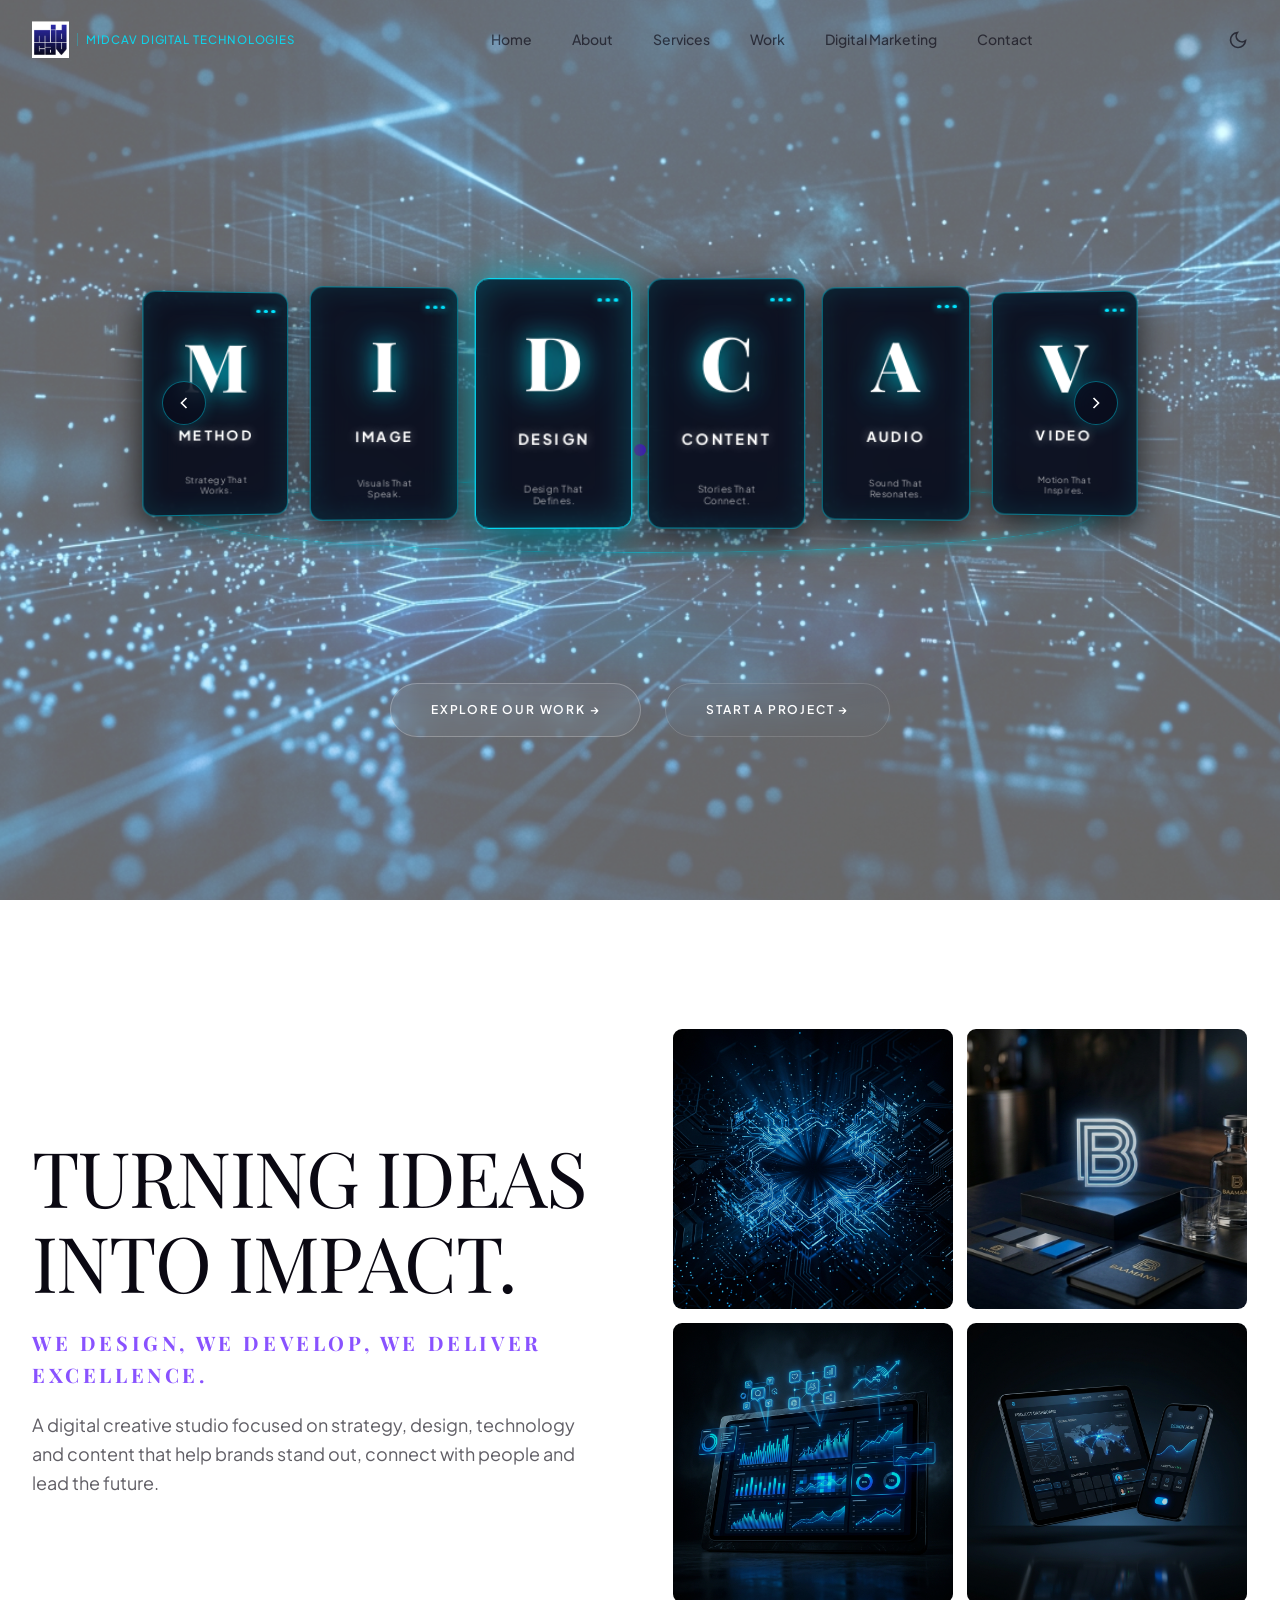
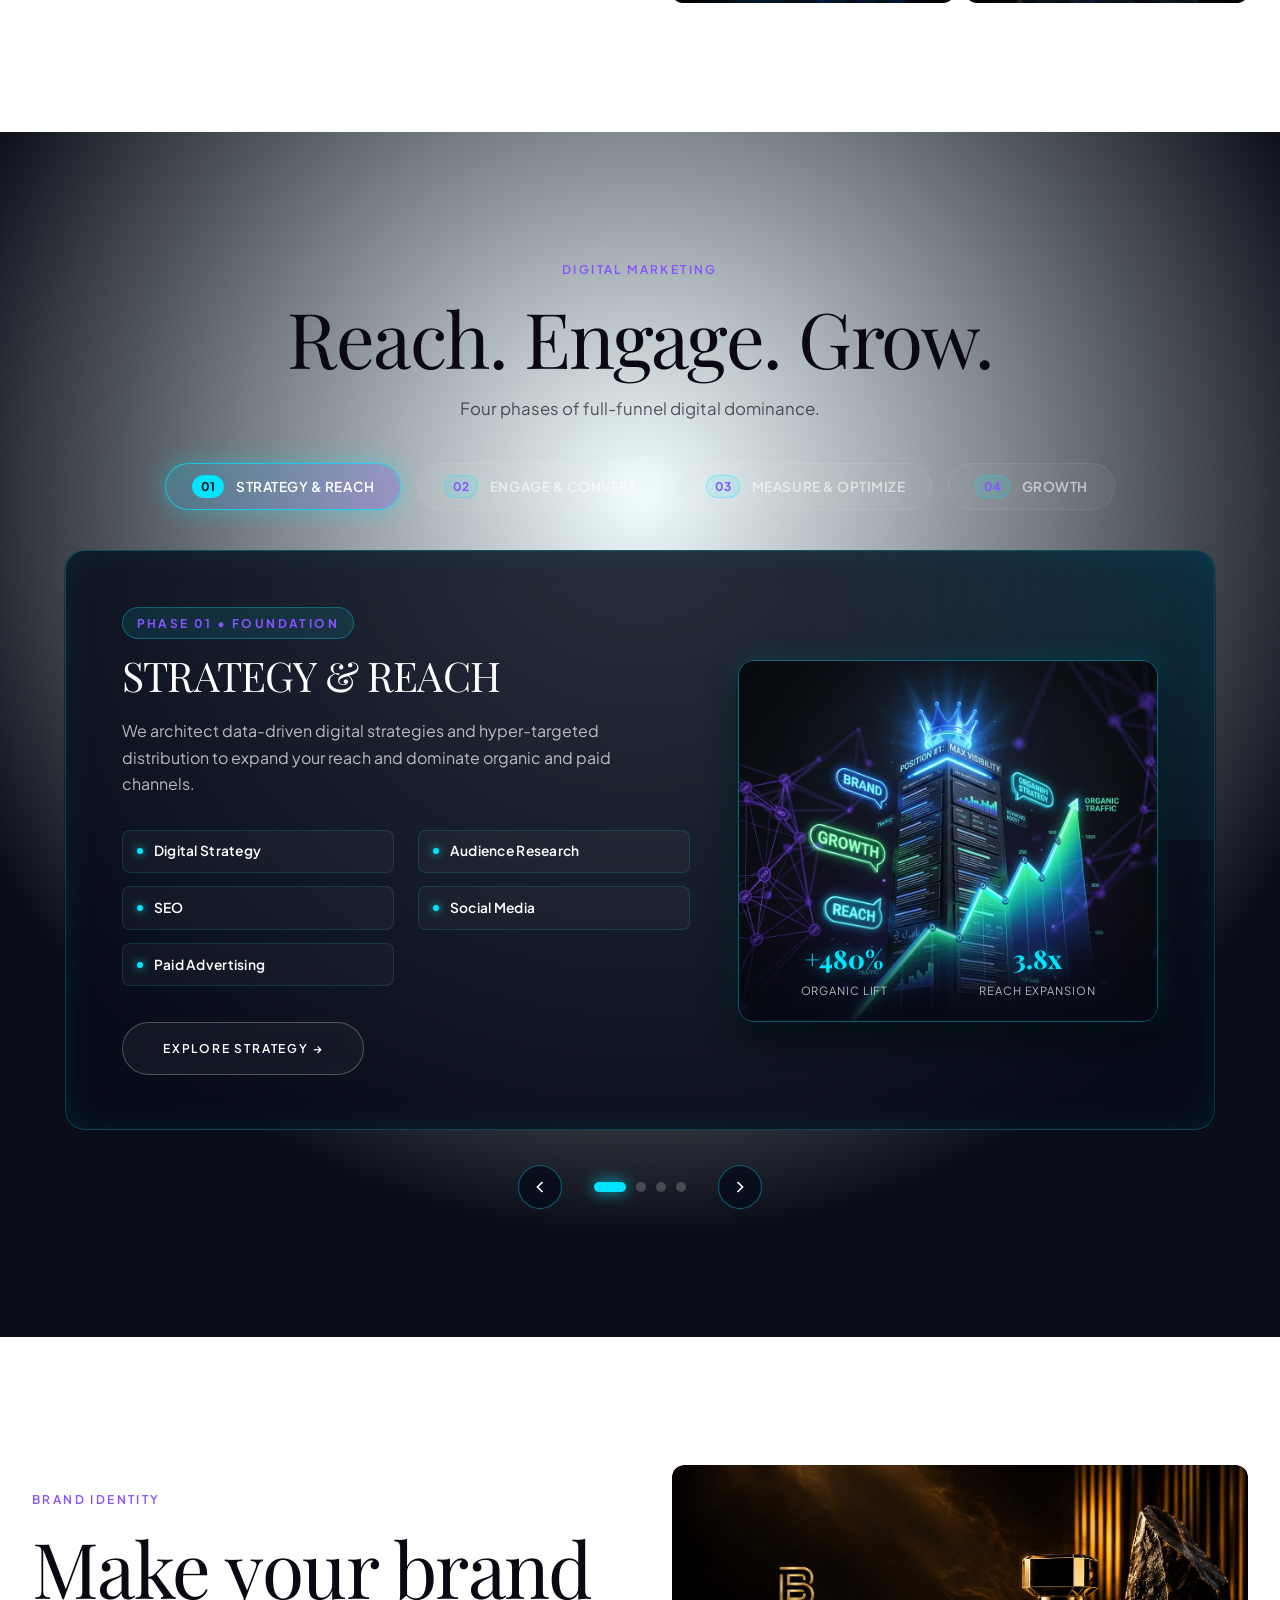
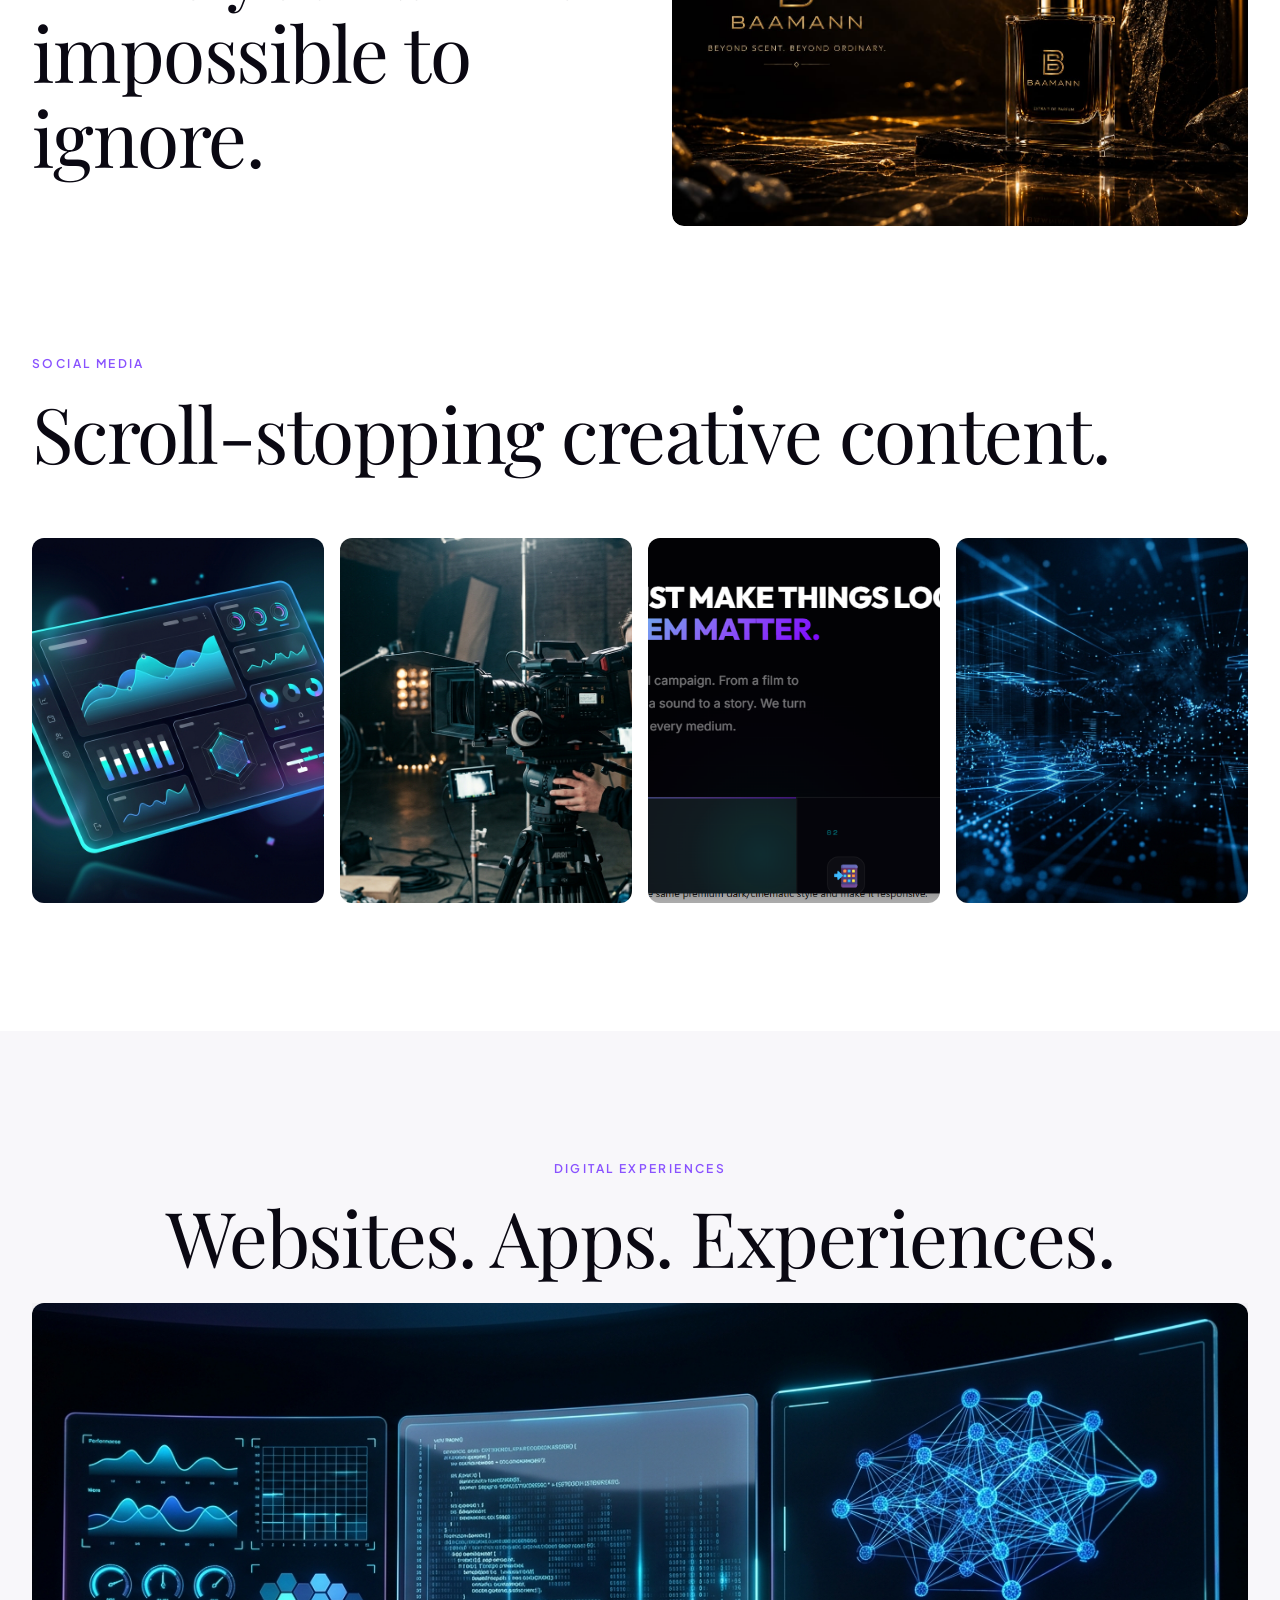
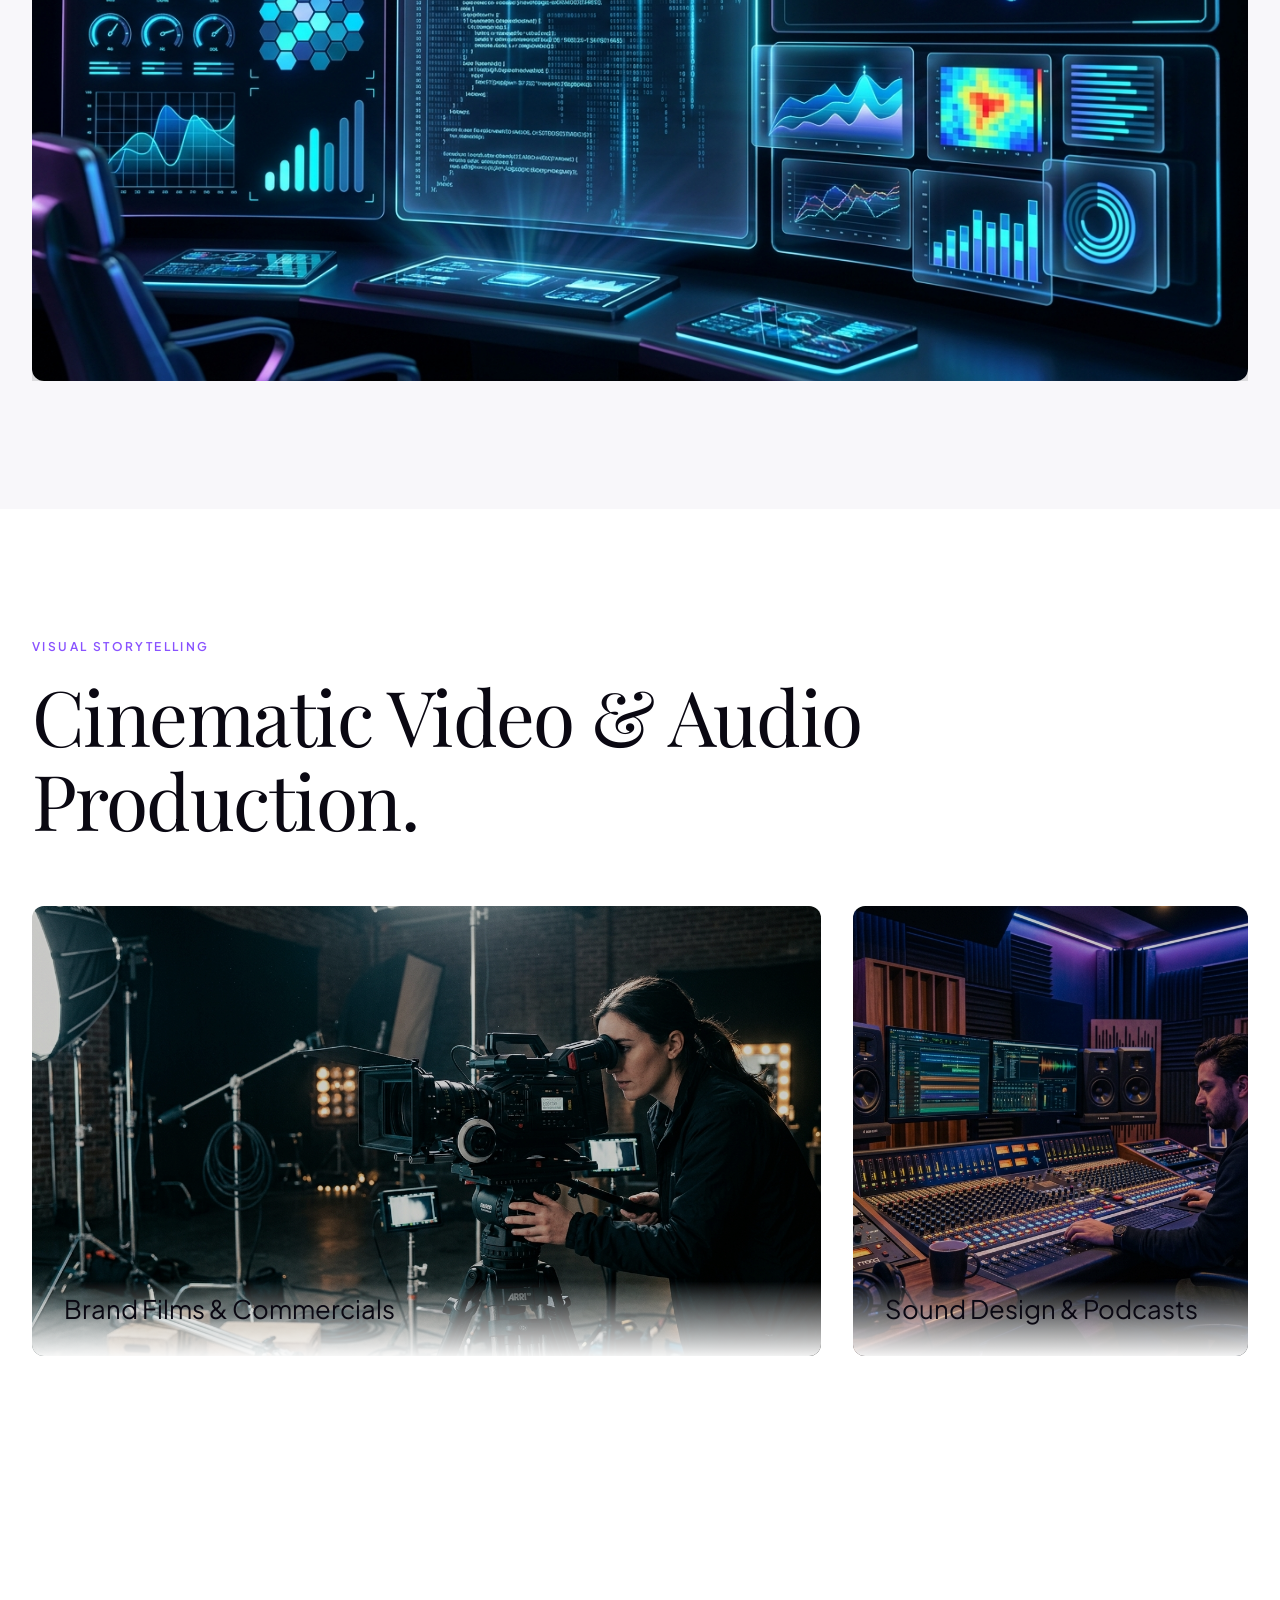
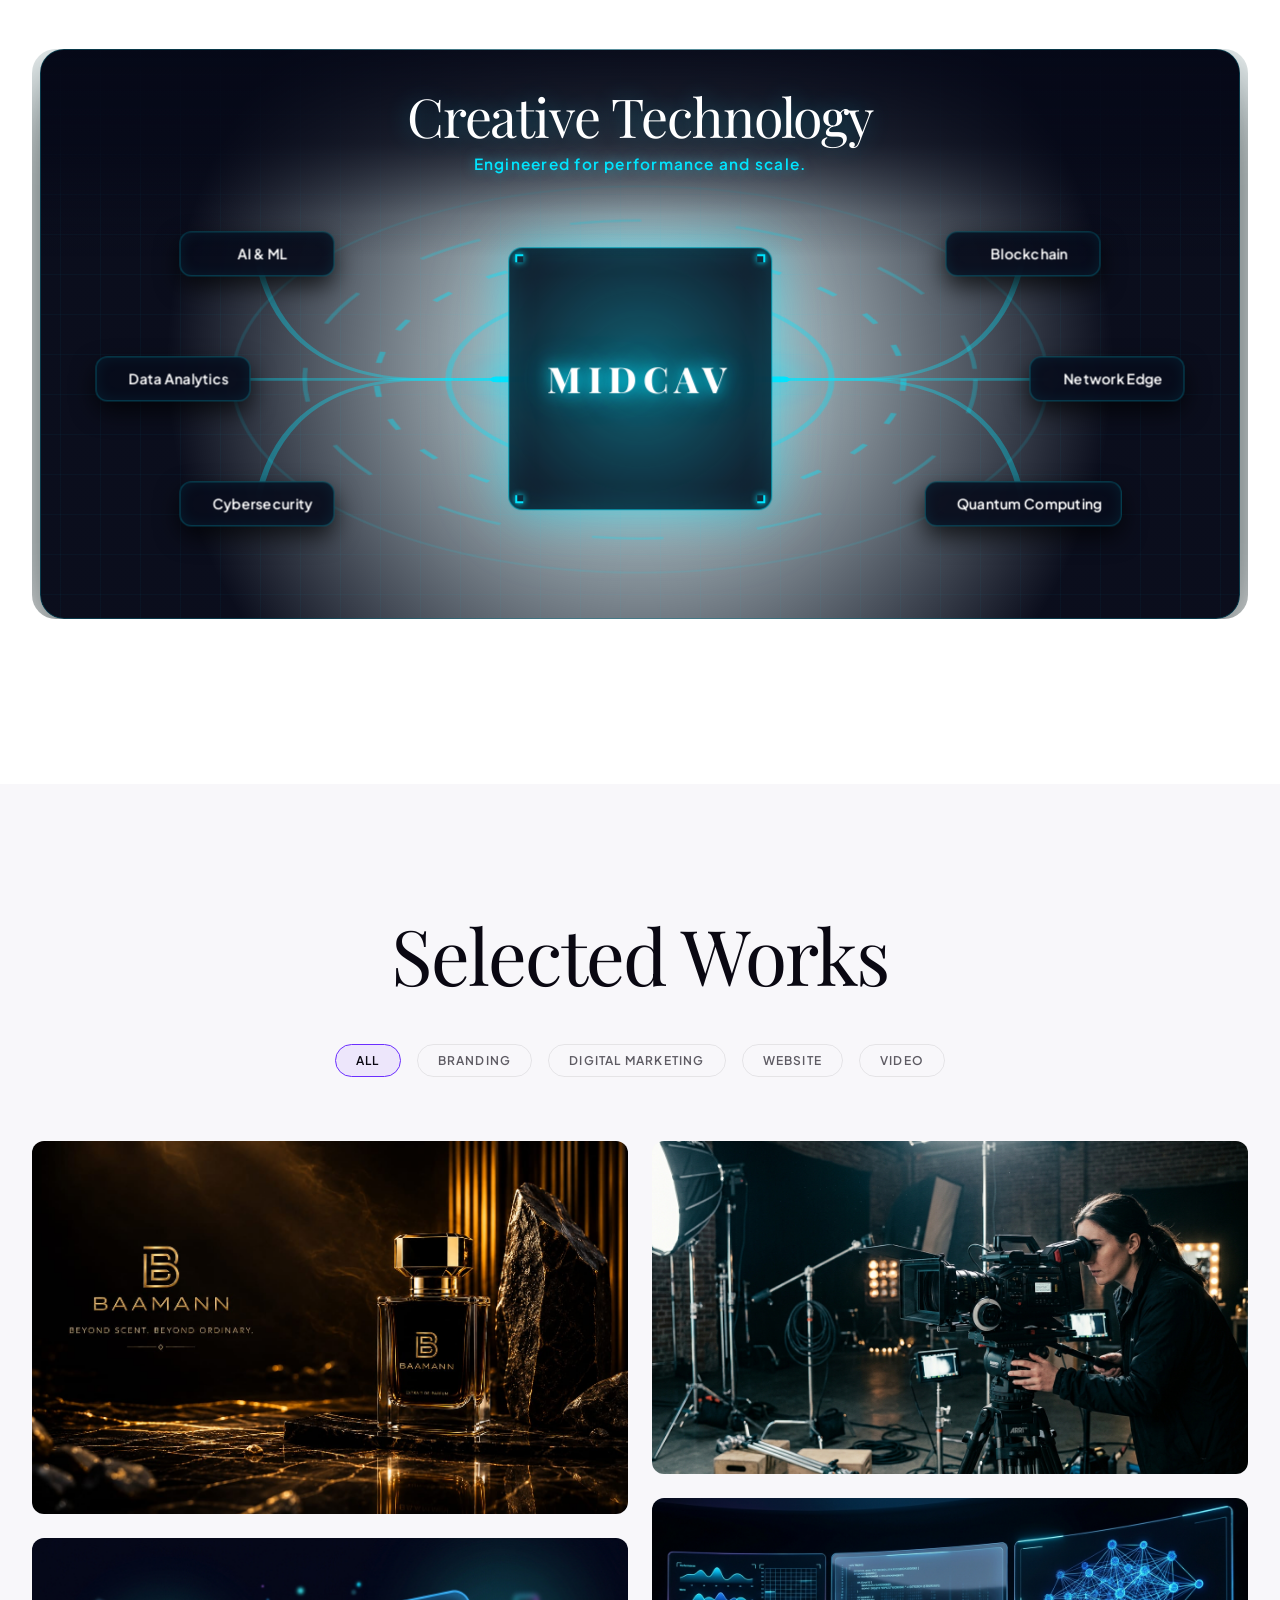
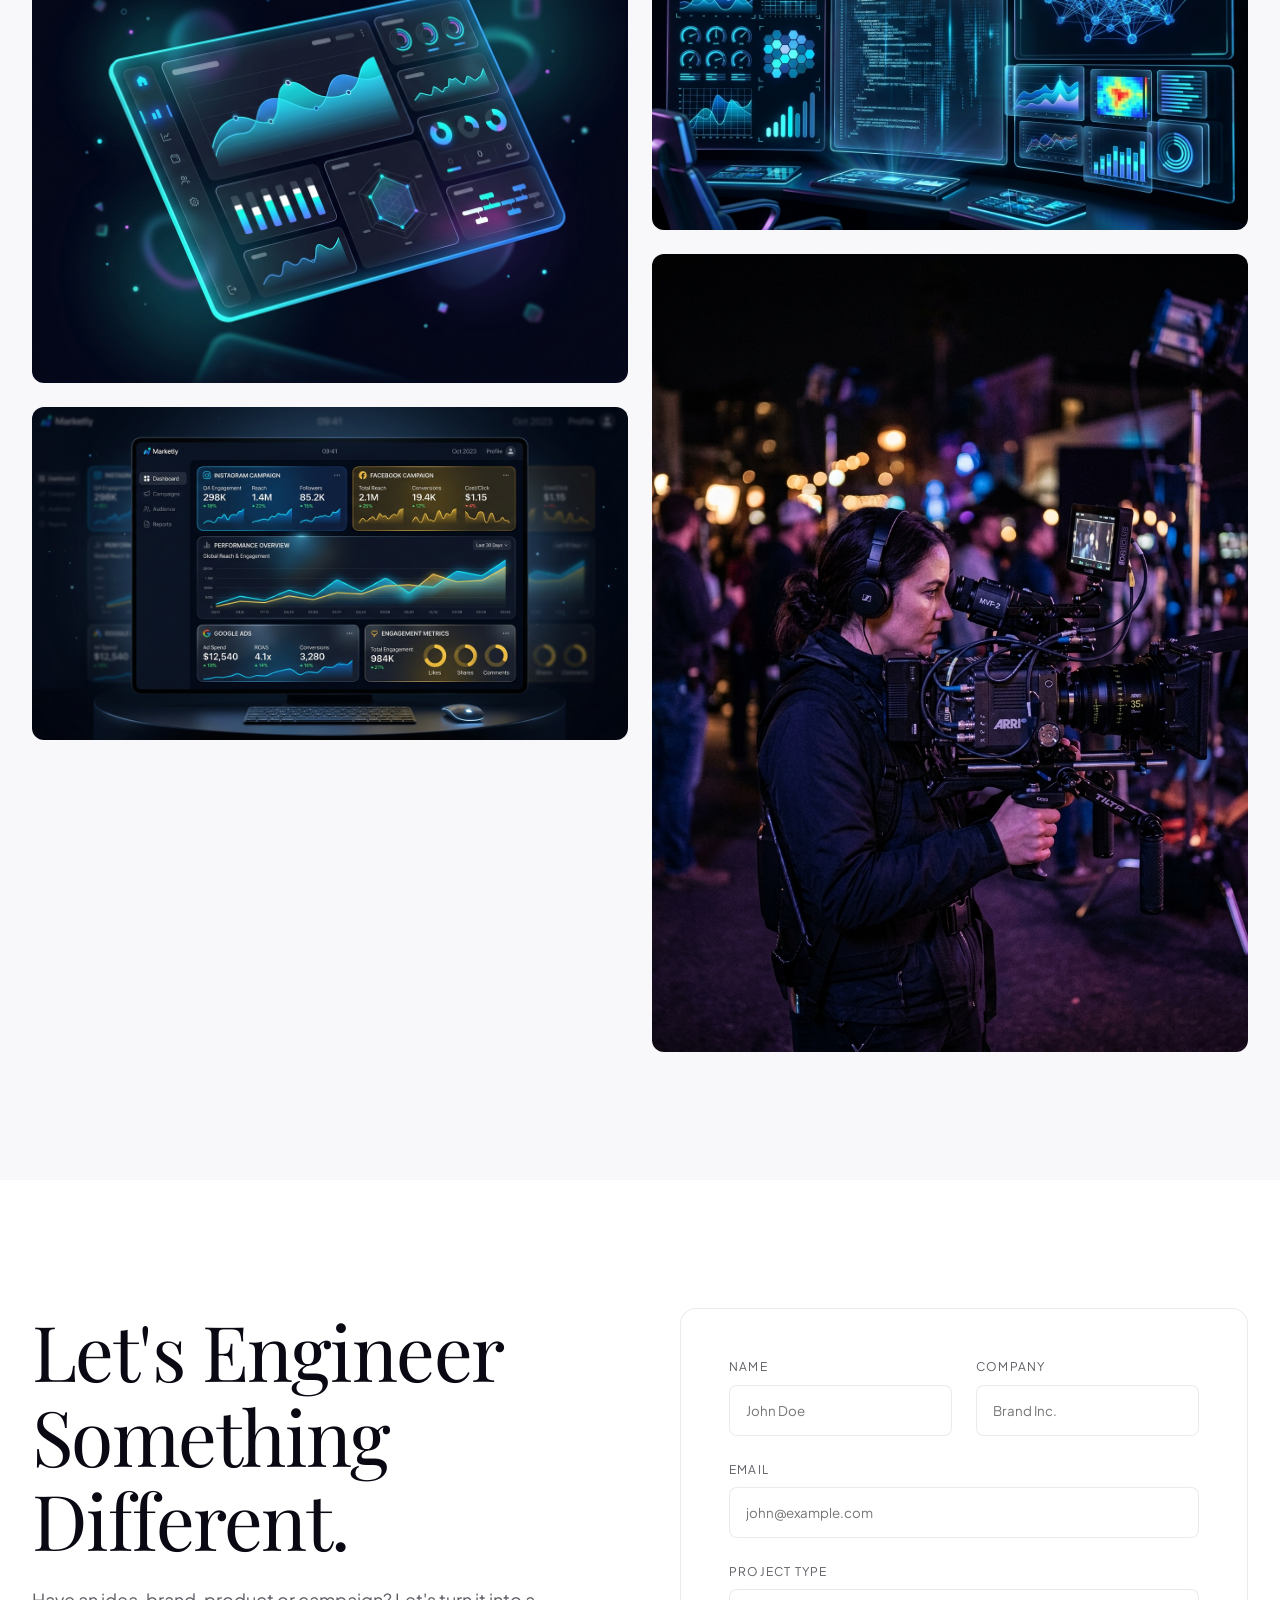
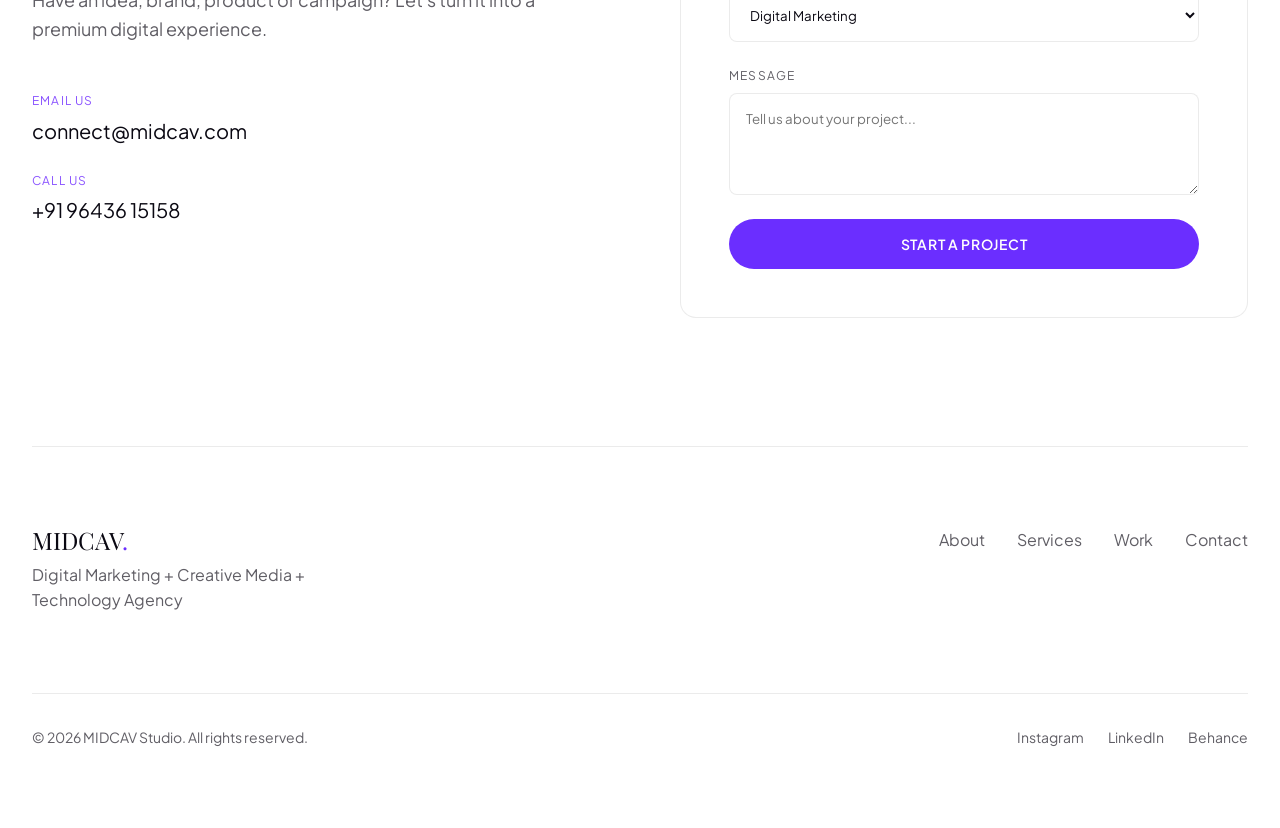
==== commit dbffdbcc: "completed backend" ====
--- a/index.html
+++ b/index.html
@@ -875,8 +875,11 @@
               <label for="message">Message</label>
               <textarea id="message" rows="4" placeholder="Tell us about your project..." required></textarea>
             </div>
-            <button type="submit" class="btn btn-primary w-100">Start a Project</button>
-            <div id="form-success" class="form-success" style="display:none; margin-top:1rem;">Your message has been sent successfully.</div>
+            <button type="submit" class="btn btn-primary w-100" id="contact-submit-btn">
+              <span>Start a Project</span>
+            </button>
+            <div id="form-success" class="form-feedback form-success" style="display:none;">Your message has been sent successfully.</div>
+            <div id="form-error" class="form-feedback form-error" style="display:none;"></div>
           </form>
         </div>
       </div>
@@ -910,6 +913,9 @@
     </div>
   </footer>
 
+  <!-- Supabase JS Client & App Scripts -->
+  <script src="https://cdn.jsdelivr.net/npm/@supabase/supabase-js@2.39.8/dist/umd/supabase.min.js"></script>
+  <script src="supabase-client.js"></script>
   <script src="script.js"></script>
 </body>
 </html>
--- a/style.css
+++ b/style.css
@@ -111,9 +111,13 @@
 }
 
 /* ─── TYPOGRAPHY ─── */
+h1 { font-size: clamp(2.8rem, 5.5vw, 5rem); }
+h2 { font-size: clamp(2.2rem, 4vw, 3.8rem); }
+h3 { font-size: clamp(1.6rem, 2.8vw, 2.6rem); }
+h4 { font-size: clamp(1.3rem, 2vw, 2rem); }
 h1, h2, h3, h4 { font-weight: 400; line-height: 1.1; }
 .section-title {
-  font-family: var(--font-display); font-size: clamp(2.5rem, 5vw, 4.5rem);
+  font-family: var(--font-display); font-size: clamp(3rem, 6vw, 5.5rem);
   margin-bottom: 1.5rem; letter-spacing: -0.02em;
 }
 .section-title em { font-style: italic; color: var(--clr-primary-light); }
@@ -691,7 +695,7 @@
 }
 
 .network-overlay-title {
-  font-size: clamp(2rem, 3.5vw, 3.4rem) !important;
+  font-size: clamp(2.5rem, 4.2vw, 4.2rem) !important;
   color: #ffffff;
   margin: 0 0 0.35rem;
   line-height: 1.15;
@@ -880,7 +884,7 @@
 
 .nexus-title {
   font-family: var(--font-display);
-  font-size: clamp(1.4rem, 2.2vw, 2.4rem);
+  font-size: clamp(1.8rem, 2.8vw, 3rem);
   font-weight: 800;
   letter-spacing: 0.18em;
   color: #ffffff;
@@ -1357,7 +1361,7 @@
   .pt-lg { padding-top: clamp(2.5rem, 8vw, 4rem); }
   .pb-lg { padding-bottom: clamp(2.5rem, 8vw, 4rem); }
   .section-title {
-    font-size: clamp(1.6rem, 6vw, 2.4rem);
+    font-size: clamp(2rem, 7vw, 3rem);
     word-break: break-word;
     overflow-wrap: break-word;
   }
@@ -2390,3 +2394,58 @@
     height: 40px !important;
   }
 }
+
+/* ==========================================================================
+   CONTACT FORM FEEDBACK & LOADING STYLES
+   ========================================================================== */
+.form-feedback {
+  margin-top: 1.25rem;
+  padding: 1rem 1.25rem;
+  border-radius: 8px;
+  font-size: 0.95rem;
+  line-height: 1.5;
+  animation: formFadeIn 0.3s ease-in-out;
+}
+
+.form-success {
+  background: rgba(137, 82, 255, 0.12);
+  border: 1px solid rgba(137, 82, 255, 0.4);
+  color: #e0d0ff;
+  box-shadow: 0 4px 20px rgba(137, 82, 255, 0.15);
+}
+
+.form-error {
+  background: rgba(255, 75, 75, 0.1);
+  border: 1px solid rgba(255, 75, 75, 0.4);
+  color: #ff9999;
+  box-shadow: 0 4px 20px rgba(255, 75, 75, 0.1);
+}
+
+.btn-loading {
+  position: relative;
+  pointer-events: none;
+  opacity: 0.85;
+  display: inline-flex;
+  align-items: center;
+  justify-content: center;
+  gap: 0.6rem;
+}
+
+.spinner {
+  display: inline-block;
+  width: 18px;
+  height: 18px;
+  border: 2px solid rgba(255, 255, 255, 0.3);
+  border-radius: 50%;
+  border-top-color: #ffffff;
+  animation: formSpinner 0.8s linear infinite;
+}
+
+@keyframes formSpinner {
+  to { transform: rotate(360deg); }
+}
+
+@keyframes formFadeIn {
+  from { opacity: 0; transform: translateY(-4px); }
+  to { opacity: 1; transform: translateY(0); }
+}
